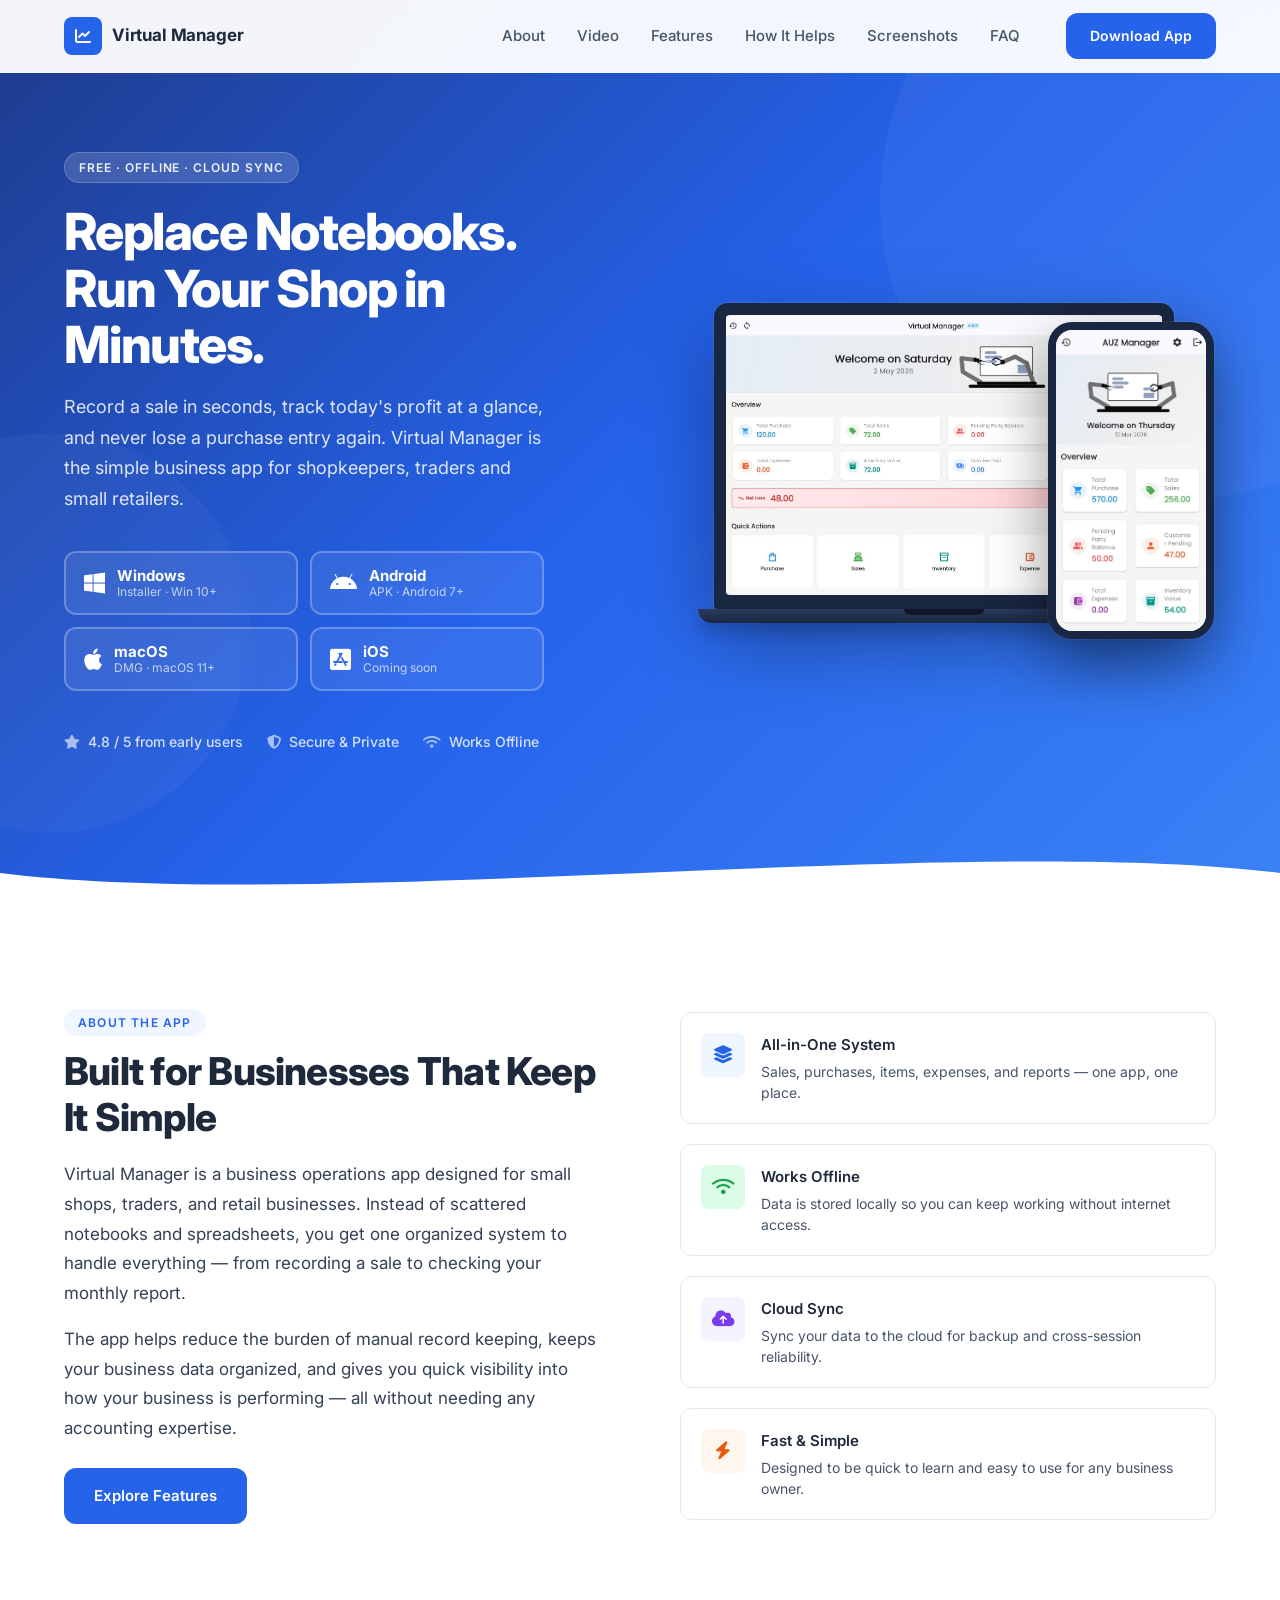
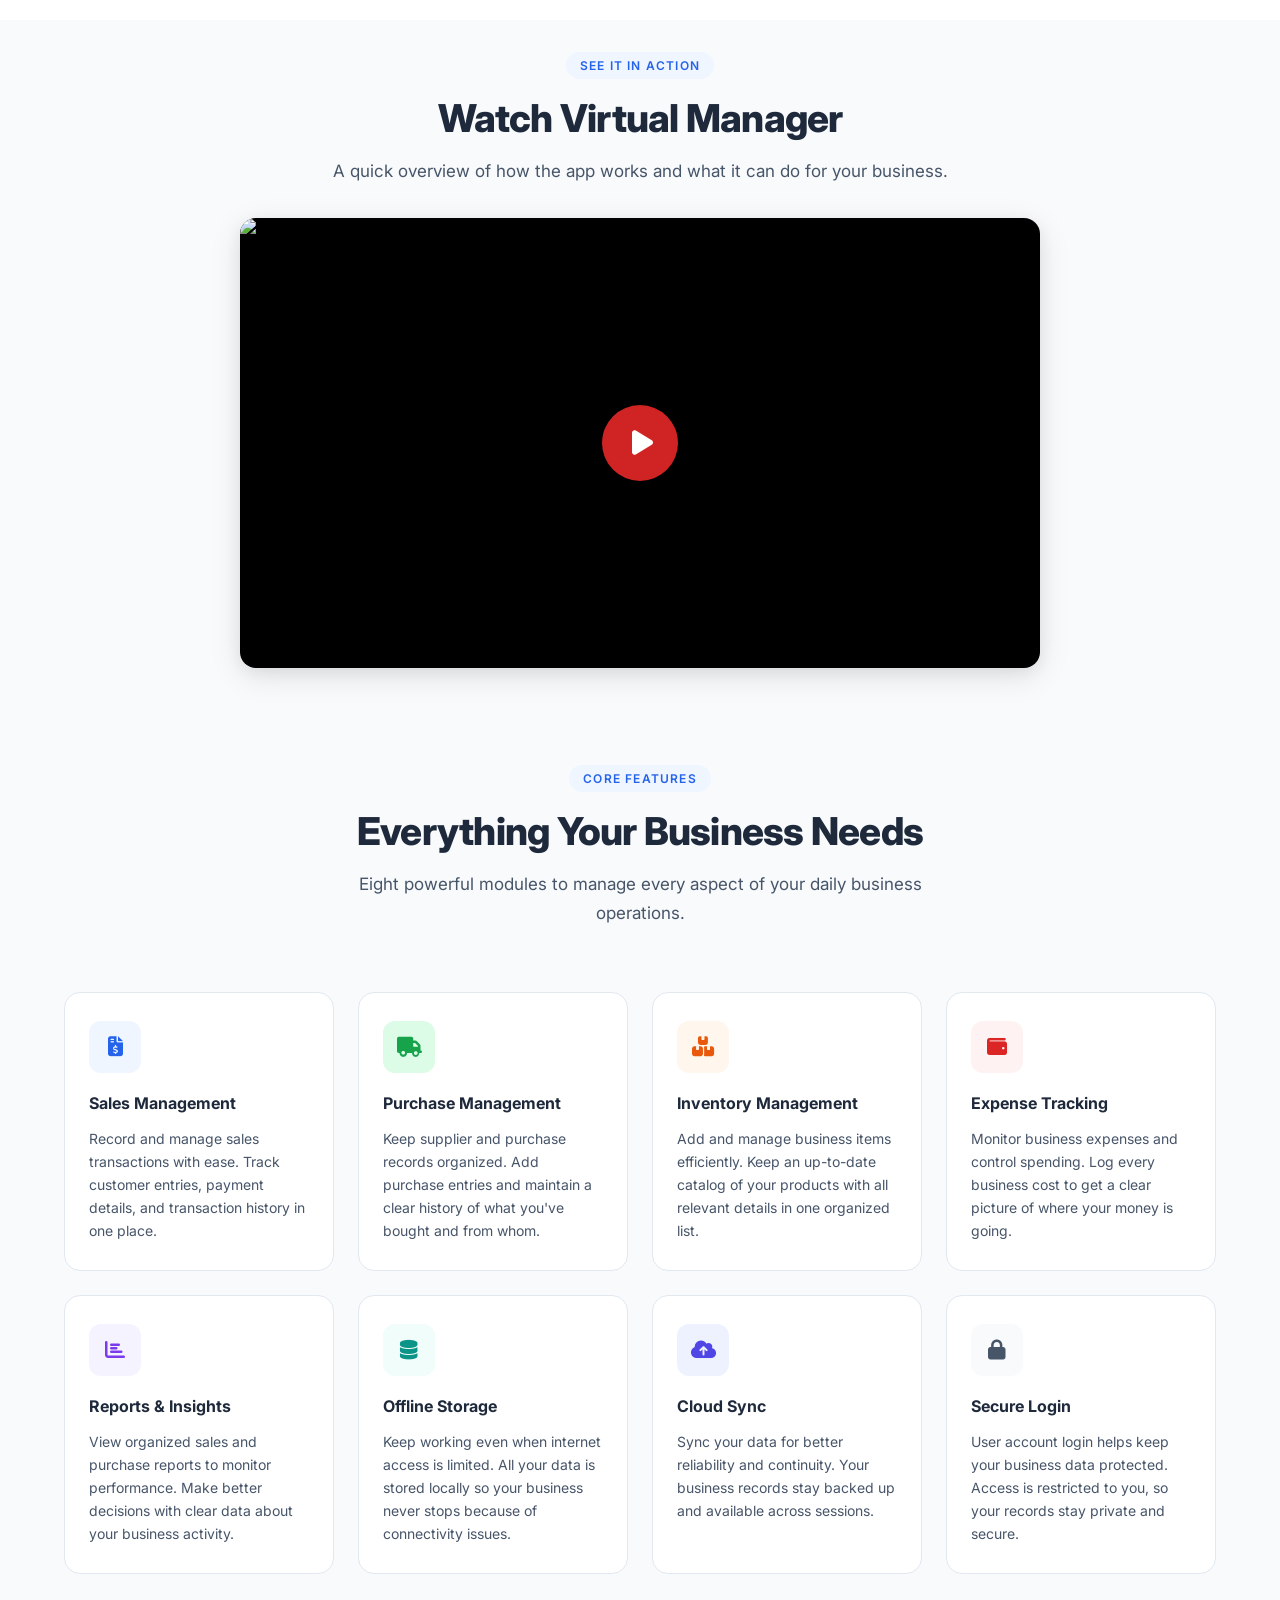
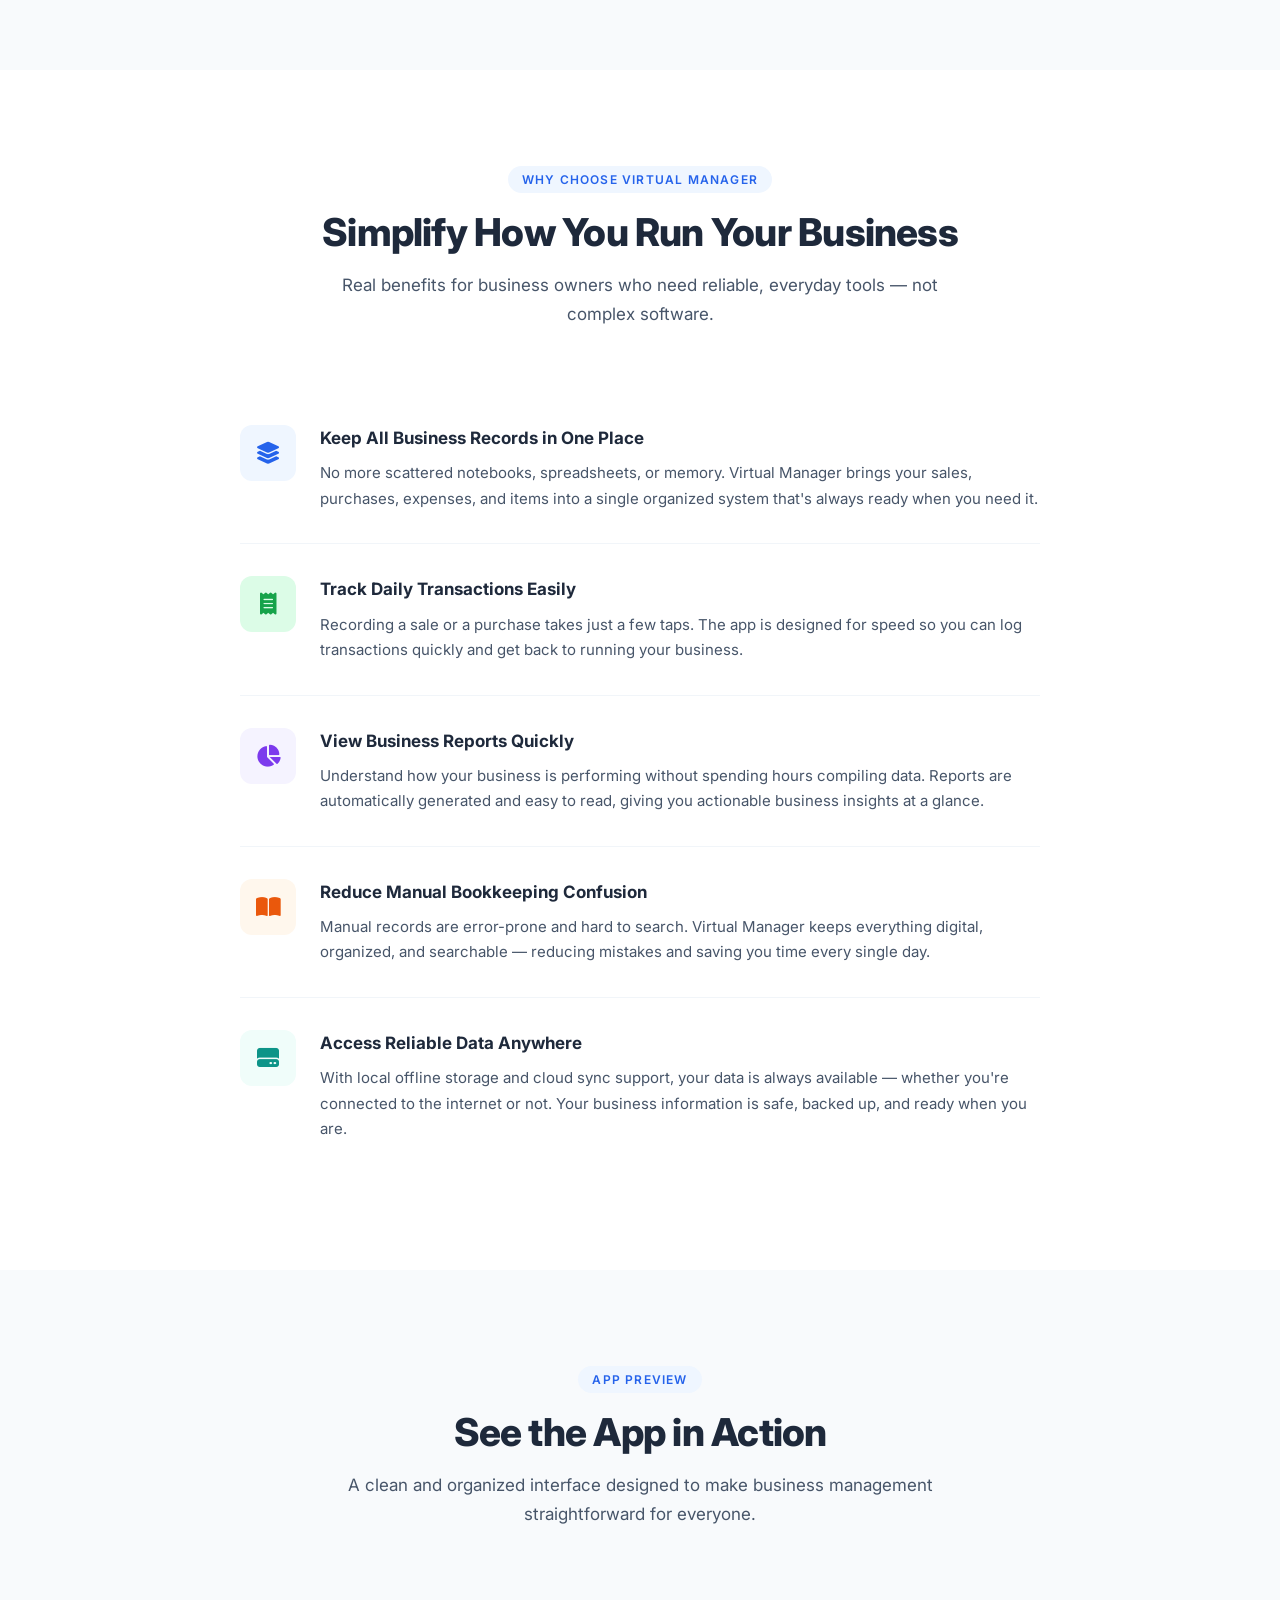
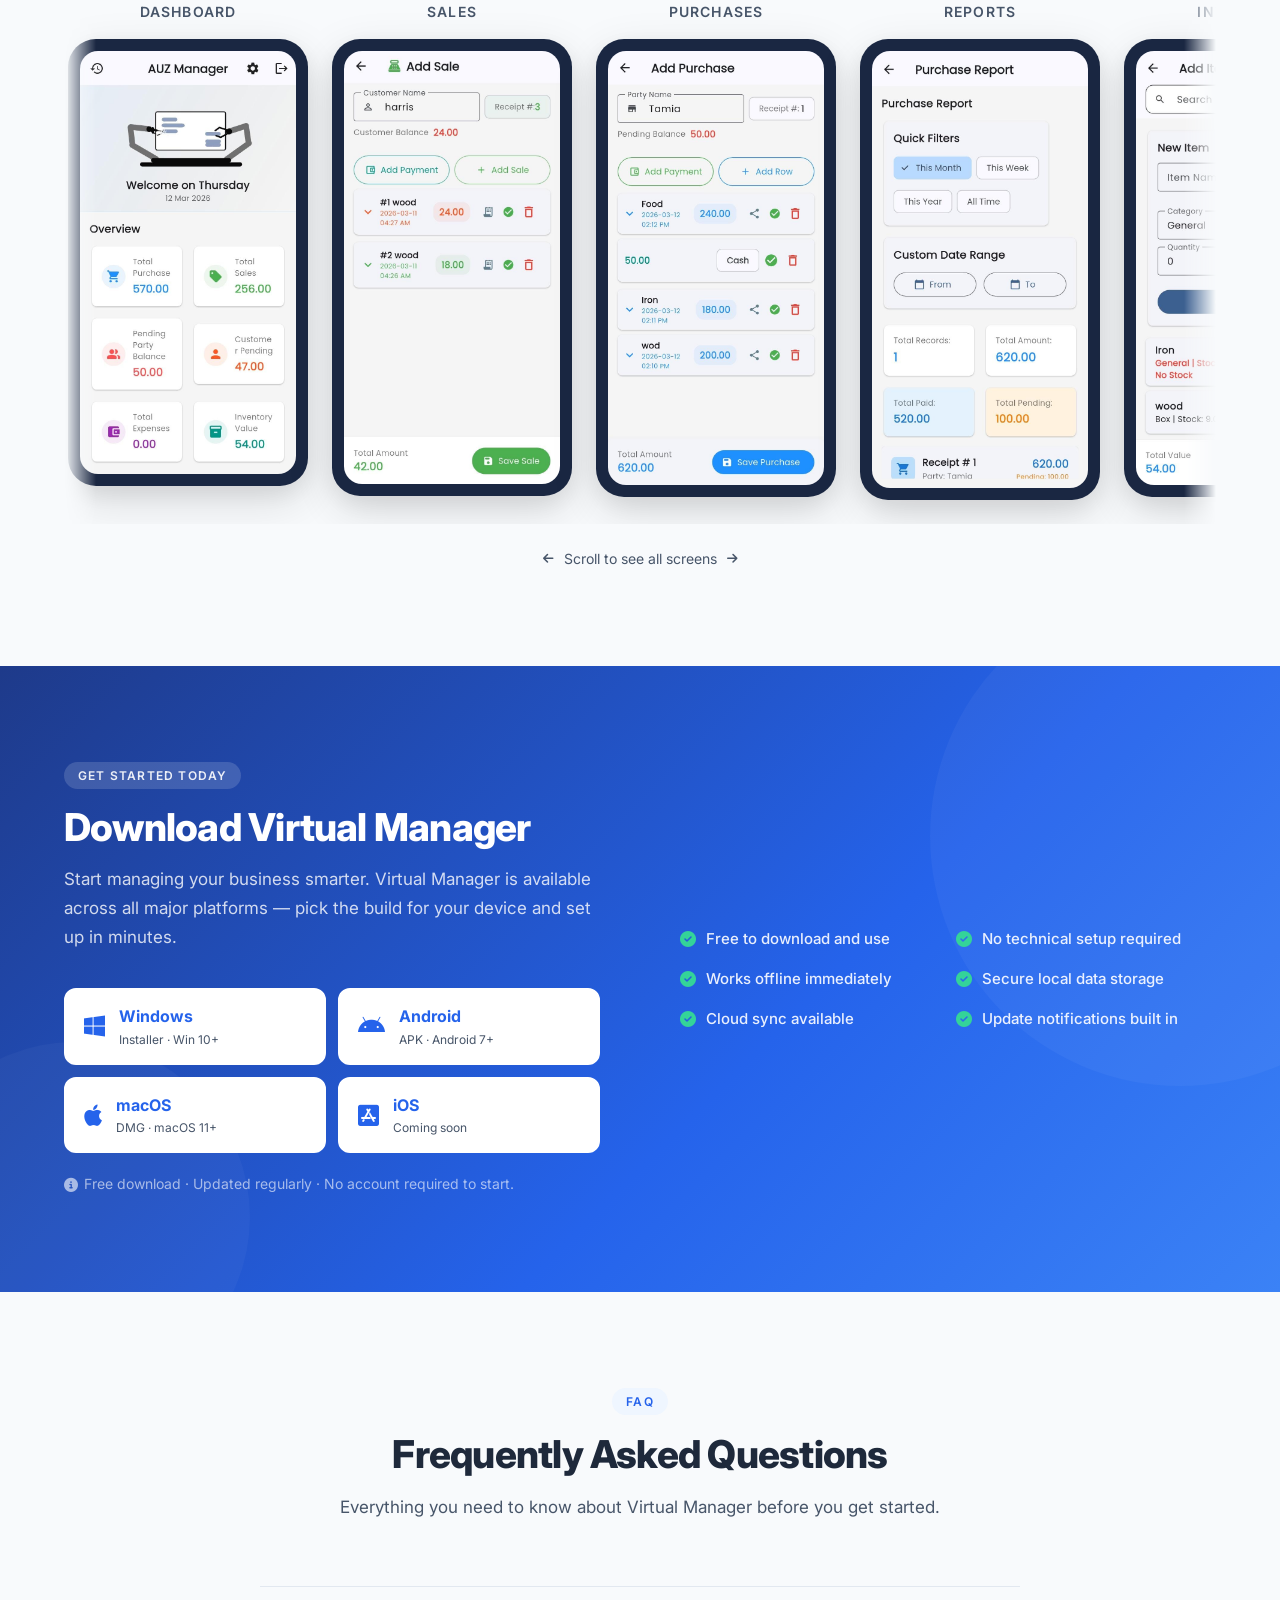
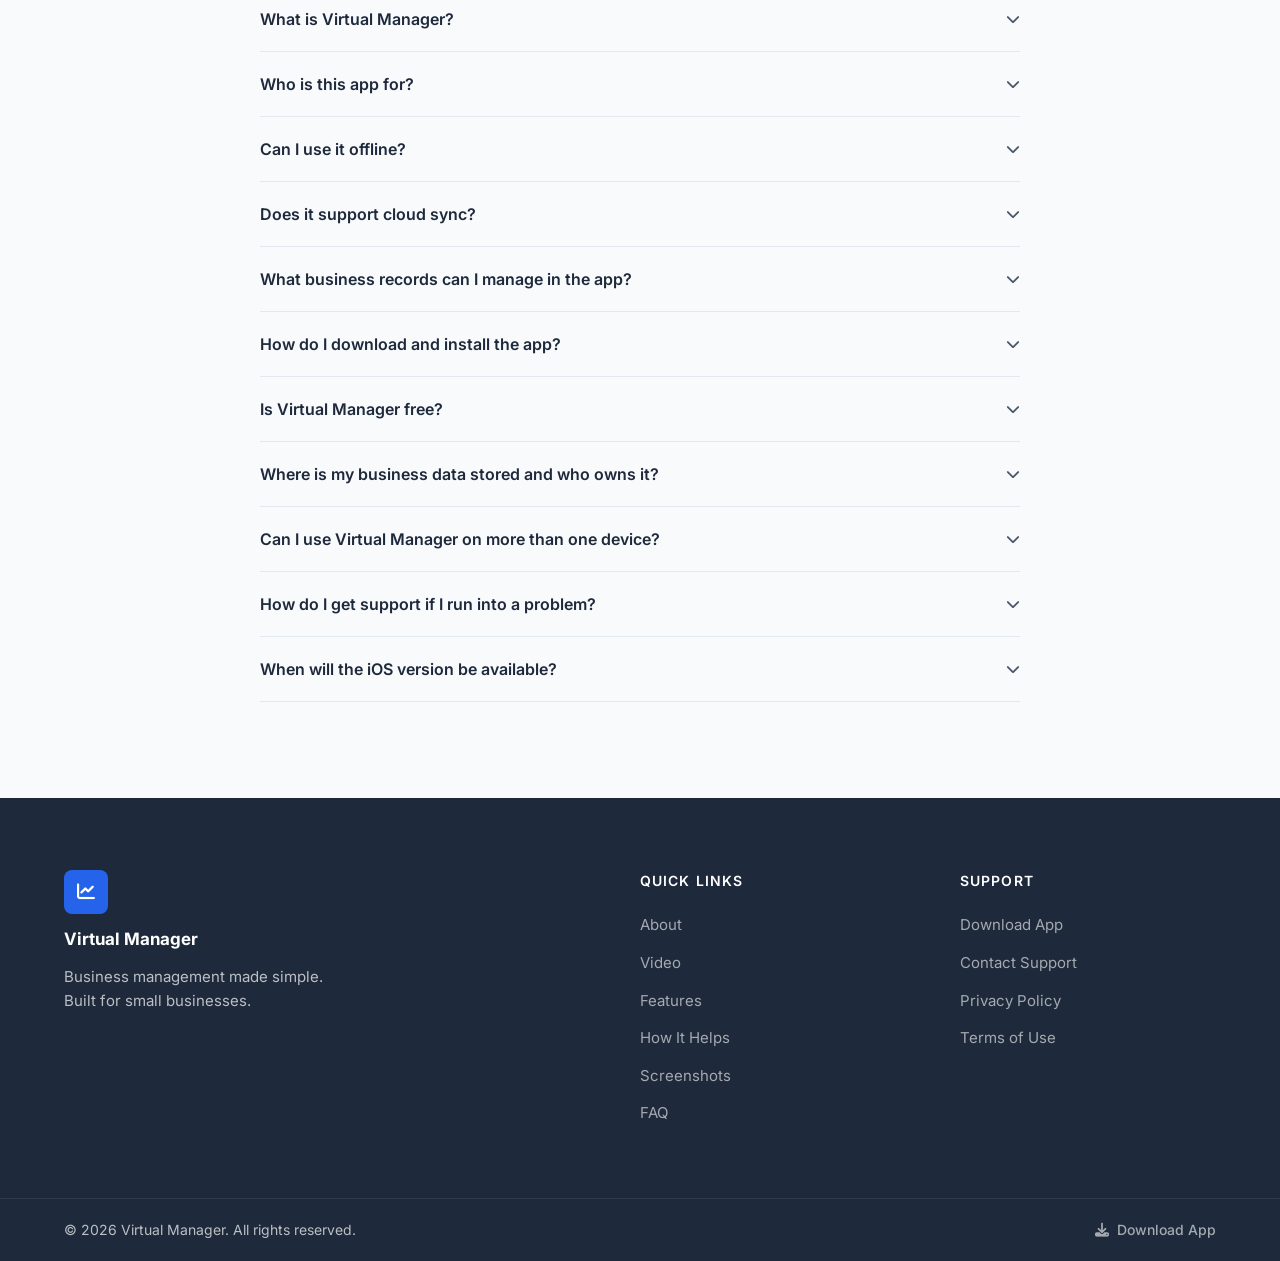
==== index.html @ 14ed225a "icon updated" ====
<!DOCTYPE html>
<html lang="en">

<head>
  <meta charset="UTF-8" />
  <meta name="viewport" content="width=device-width, initial-scale=1.0" />
  <meta name="theme-color" content="#2563EB" />

  <title>Virtual Manager — Free Offline Business App for Sales, Inventory & Reports</title>
  <meta name="description"
    content="Free offline business management app for small shops. Track sales, purchases, inventory, expenses and view instant reports — works without internet, with optional cloud sync. Available for Windows, Android and macOS." />
  <meta name="keywords" content="business management app, small business inventory app, offline sales tracker, free shop billing app, purchase and sales record app, retail business software" />

  <link rel="canonical" href="https://virtual-manager.web.app/" />

  <!-- Open Graph -->
  <meta property="og:type" content="website" />
  <meta property="og:url" content="https://virtual-manager.web.app/" />
  <meta property="og:title" content="Virtual Manager — Free Offline Business App" />
  <meta property="og:description" content="Replace notebooks and spreadsheets. Track sales, purchases, inventory and reports — works offline, syncs to the cloud. Free download." />
  <meta property="og:image" content="https://virtual-manager.web.app/assets/virtual%20manager%20feature%20image.jpg" />
  <meta property="og:image:width" content="1200" />
  <meta property="og:image:height" content="630" />
  <meta property="og:site_name" content="Virtual Manager" />

  <!-- Twitter Card -->
  <meta name="twitter:card" content="summary_large_image" />
  <meta name="twitter:title" content="Virtual Manager — Free Offline Business App" />
  <meta name="twitter:description" content="Replace notebooks and spreadsheets. Track sales, purchases, inventory and reports — works offline, syncs to the cloud." />
  <meta name="twitter:image" content="https://virtual-manager.web.app/assets/virtual%20manager%20feature%20image.jpg" />

  <!-- Preload hero image (LCP) -->
  <link rel="preload" as="image" href="assets/screenshort_dashboard_pc%20.jpg" fetchpriority="high" />

  <!-- Google Fonts (only weights actually used) -->
  <link rel="preconnect" href="https://fonts.googleapis.com" />
  <link rel="preconnect" href="https://fonts.gstatic.com" crossorigin />
  <link href="https://fonts.googleapis.com/css2?family=Inter:wght@400;600;700;800&display=swap" rel="stylesheet" />

  <!-- Font Awesome -->
  <link rel="preconnect" href="https://cdnjs.cloudflare.com" crossorigin />
  <link rel="stylesheet" href="https://cdnjs.cloudflare.com/ajax/libs/font-awesome/6.5.0/css/all.min.css"
    media="print" onload="this.media='all'" />
  <noscript><link rel="stylesheet" href="https://cdnjs.cloudflare.com/ajax/libs/font-awesome/6.5.0/css/all.min.css" /></noscript>

  <!-- Stylesheet -->
  <link rel="stylesheet" href="css/styles.css?v=2" />

  <!-- Favicon -->
  <link rel="icon" type="image/svg+xml" href="assets/favicon.svg" />
  <link rel="apple-touch-icon" href="assets/favicon.svg" />

  <!-- Structured Data: SoftwareApplication -->
  <script type="application/ld+json">
  {
    "@context": "https://schema.org",
    "@type": "SoftwareApplication",
    "name": "Virtual Manager",
    "description": "Free offline business management app for small shops. Track sales, purchases, inventory, expenses and view instant reports.",
    "applicationCategory": "BusinessApplication",
    "operatingSystem": "Windows, Android, macOS",
    "offers": {
      "@type": "Offer",
      "price": "0",
      "priceCurrency": "USD"
    },
    "aggregateRating": {
      "@type": "AggregateRating",
      "ratingValue": "4.8",
      "ratingCount": "120"
    }
  }
  </script>

  <!-- Structured Data: FAQ -->
  <script type="application/ld+json">
  {
    "@context": "https://schema.org",
    "@type": "FAQPage",
    "mainEntity": [
      {
        "@type": "Question",
        "name": "What is Virtual Manager?",
        "acceptedAnswer": {
          "@type": "Answer",
          "text": "Virtual Manager is a business operations app for small shops, traders, and retail businesses. It manages sales, purchases, inventory, expenses, and reports in one organized system, no accounting expertise required."
        }
      },
      {
        "@type": "Question",
        "name": "Is Virtual Manager free?",
        "acceptedAnswer": {
          "@type": "Answer",
          "text": "Yes. Virtual Manager is free to download and use, with no subscription required for the core features."
        }
      },
      {
        "@type": "Question",
        "name": "Can I use it offline?",
        "acceptedAnswer": {
          "@type": "Answer",
          "text": "Yes. Virtual Manager stores your data locally on your device, so you can record sales, purchases, expenses, and manage items even without internet."
        }
      },
      {
        "@type": "Question",
        "name": "Where is my business data stored?",
        "acceptedAnswer": {
          "@type": "Answer",
          "text": "Your data is stored locally on your device by default. If you enable cloud sync, an encrypted backup is also kept in the cloud so you can restore it on another device."
        }
      },
      {
        "@type": "Question",
        "name": "Does it support cloud sync?",
        "acceptedAnswer": {
          "@type": "Answer",
          "text": "Yes. Cloud sync backs up your business data and keeps it available across sessions and devices."
        }
      }
    ]
  }
  </script>
</head>

<body>

  <a href="#main" class="skip-link">Skip to main content</a>

  <!-- ===== NAVBAR ===== -->
  <header class="navbar" id="navbar">
    <div class="container navbar__inner">
      <a href="#" class="navbar__brand">
        <div class="navbar__logo" aria-hidden="true">
          <i class="fa-solid fa-chart-line"></i>
        </div>
        <span class="navbar__name">Virtual Manager</span>
      </a>

      <nav class="navbar__nav" id="navMenu" aria-label="Primary">
        <a href="#about" class="nav-link">About</a>
        <a href="#video" class="nav-link">Video</a>
        <a href="#features" class="nav-link">Features</a>
        <a href="#how-it-helps" class="nav-link">How It Helps</a>
        <a href="#screenshots" class="nav-link">Screenshots</a>
        <a href="#faq" class="nav-link">FAQ</a>
      </nav>

      <a href="#download" class="btn btn--primary navbar__cta">Download App</a>

      <button class="navbar__hamburger" id="hamburger" aria-label="Toggle menu" aria-expanded="false" aria-controls="navMenu">
        <span></span>
        <span></span>
        <span></span>
      </button>
    </div>
  </header>

  <main id="main">

    <!-- ===== HERO ===== -->
    <section class="hero" id="hero">
      <div class="container hero__inner">
        <div class="hero__content">
          <span class="hero__badge">Free · Offline · Cloud Sync</span>
          <h1 class="hero__headline">Replace Notebooks.<br />Run Your Shop in Minutes.</h1>
          <p class="hero__subtext">
            Record a sale in seconds, track today's profit at a glance, and never lose a purchase entry again.
            Virtual Manager is the simple business app for shopkeepers, traders and small retailers.
          </p>
          <div class="hero__actions hero__actions--grid">
            <a href="https://hfeexvvtlkptlewexgzc.supabase.co/storage/v1/object/public/releases/latest-windows-installer.zip"
              class="btn btn--platform" rel="noopener">
              <i class="fa-brands fa-windows" aria-hidden="true"></i>
              <span>
                <strong>Windows</strong>
                <small>Installer · Win 10+</small>
              </span>
            </a>
            <a href="https://hfeexvvtlkptlewexgzc.supabase.co/storage/v1/object/public/releases/latest.apk"
              class="btn btn--platform" rel="noopener">
              <i class="fa-brands fa-android" aria-hidden="true"></i>
              <span>
                <strong>Android</strong>
                <small>APK · Android 7+</small>
              </span>
            </a>
            <a href="https://hfeexvvtlkptlewexgzc.supabase.co/storage/v1/object/public/releases/latest.dmg"
              class="btn btn--platform" rel="noopener">
              <i class="fa-brands fa-apple" aria-hidden="true"></i>
              <span>
                <strong>macOS</strong>
                <small>DMG · macOS 11+</small>
              </span>
            </a>
            <a href="#faq" class="btn btn--platform">
              <i class="fa-brands fa-app-store-ios" aria-hidden="true"></i>
              <span>
                <strong>iOS</strong>
                <small>Coming soon</small>
              </span>
            </a>
          </div>
          <div class="hero__trust">
            <div class="hero__trust-item">
              <i class="fa-solid fa-star" aria-hidden="true"></i>
              <span>4.8 / 5 from early users</span>
            </div>
            <div class="hero__trust-item">
              <i class="fa-solid fa-shield-halved" aria-hidden="true"></i>
              <span>Secure &amp; Private</span>
            </div>
            <div class="hero__trust-item">
              <i class="fa-solid fa-wifi" aria-hidden="true"></i>
              <span>Works Offline</span>
            </div>
          </div>
        </div>

        <div class="hero__visual">
          <div class="device-mockups">
            <div class="laptop-mockup">
              <div class="laptop-mockup__screen">
                <div class="laptop-mockup__bezel">
                  <img src="assets/screenshort_dashboard_pc%20.jpg" alt="Virtual Manager desktop dashboard showing sales, purchases and reports"
                    class="laptop-mock-img" width="1257" height="806" fetchpriority="high" decoding="async" />
                </div>
              </div>
              <div class="laptop-mockup__base">
                <div class="laptop-mockup__notch"></div>
              </div>
            </div>
            <div class="phone-mockup">
              <div class="phone-mockup__frame">
                <div class="phone-mockup__screen">
                  <img src="assets/screenshot-dashboard.jpeg" alt="Virtual Manager mobile dashboard"
                    class="hero-mock-img" width="320" height="640" decoding="async" />
                </div>
              </div>
            </div>
          </div>
        </div>
      </div>

      <div class="hero__wave">
        <svg viewBox="0 0 1440 80" preserveAspectRatio="none" xmlns="http://www.w3.org/2000/svg">
          <path d="M0,40 C360,80 1080,0 1440,40 L1440,80 L0,80 Z" fill="#ffffff" />
        </svg>
      </div>
    </section>

    <!-- ===== ABOUT ===== -->
    <section class="about section" id="about">
      <div class="container about__inner">
        <div class="about__text">
          <span class="section-label">About the App</span>
          <h2 class="section-title">Built for Businesses That Keep It Simple</h2>
          <p class="section-body">
            Virtual Manager is a business operations app designed for small shops, traders, and retail businesses.
            Instead of scattered notebooks and spreadsheets, you get one organized system to handle everything — from
            recording a sale to checking your monthly report.
          </p>
          <p class="section-body">
            The app helps reduce the burden of manual record keeping, keeps your business data organized, and gives you
            quick visibility into how your business is performing — all without needing any accounting expertise.
          </p>
          <a href="#features" class="btn btn--primary">Explore Features</a>
        </div>

        <div class="about__badges">
          <div class="about__badge">
            <div class="about__badge-icon">
              <i class="fa-solid fa-layer-group"></i>
            </div>
            <div class="about__badge-text">
              <strong>All-in-One System</strong>
              <span>Sales, purchases, items, expenses, and reports — one app, one place.</span>
            </div>
          </div>
          <div class="about__badge">
            <div class="about__badge-icon about__badge-icon--green">
              <i class="fa-solid fa-wifi"></i>
            </div>
            <div class="about__badge-text">
              <strong>Works Offline</strong>
              <span>Data is stored locally so you can keep working without internet access.</span>
            </div>
          </div>
          <div class="about__badge">
            <div class="about__badge-icon about__badge-icon--purple">
              <i class="fa-solid fa-cloud-arrow-up"></i>
            </div>
            <div class="about__badge-text">
              <strong>Cloud Sync</strong>
              <span>Sync your data to the cloud for backup and cross-session reliability.</span>
            </div>
          </div>
          <div class="about__badge">
            <div class="about__badge-icon about__badge-icon--orange">
              <i class="fa-solid fa-bolt"></i>
            </div>
            <div class="about__badge-text">
              <strong>Fast &amp; Simple</strong>
              <span>Designed to be quick to learn and easy to use for any business owner.</span>
            </div>
          </div>
        </div>
      </div>
    </section>

    <!-- ===== VIDEO ===== -->
    <section class="video section section--alt" id="video">
      <div class="container">
        <div class="section-header">
          <span class="section-label">See It in Action</span>
          <h2 class="section-title">Watch Virtual Manager</h2>
          <p class="section-subtitle">A quick overview of how the app works and what it can do for your business.</p>
        </div>
        <div class="video__wrapper">
          <button class="video__facade" id="videoFacade" data-video-id="nCfkoYKiKrg"
            aria-label="Play Virtual Manager overview video">
            <img src="https://i.ytimg.com/vi/nCfkoYKiKrg/hqdefault.jpg"
              alt="Virtual Manager overview video thumbnail"
              class="video__thumb" width="480" height="360" loading="lazy" decoding="async" />
            <span class="video__play" aria-hidden="true">
              <i class="fa-solid fa-play"></i>
            </span>
          </button>
        </div>
      </div>
    </section>

    <!-- ===== FEATURES ===== -->
    <section class="features section section--alt" id="features">
      <div class="container">
        <div class="section-header">
          <span class="section-label">Core Features</span>
          <h2 class="section-title">Everything Your Business Needs</h2>
          <p class="section-subtitle">Eight powerful modules to manage every aspect of your daily business operations.
          </p>
        </div>

        <div class="features__grid">

          <div class="feature-card">
            <div class="feature-card__icon feature-card__icon--blue">
              <i class="fa-solid fa-file-invoice-dollar"></i>
            </div>
            <h3 class="feature-card__title">Sales Management</h3>
            <p class="feature-card__desc">Record and manage sales transactions with ease. Track customer entries,
              payment details, and transaction history in one place.</p>
          </div>

          <div class="feature-card">
            <div class="feature-card__icon feature-card__icon--green">
              <i class="fa-solid fa-truck"></i>
            </div>
            <h3 class="feature-card__title">Purchase Management</h3>
            <p class="feature-card__desc">Keep supplier and purchase records organized. Add purchase entries and
              maintain a clear history of what you've bought and from whom.</p>
          </div>

          <div class="feature-card">
            <div class="feature-card__icon feature-card__icon--orange">
              <i class="fa-solid fa-boxes-stacked"></i>
            </div>
            <h3 class="feature-card__title">Inventory Management</h3>
            <p class="feature-card__desc">Add and manage business items efficiently. Keep an up-to-date catalog of your
              products with all relevant details in one organized list.</p>
          </div>

          <div class="feature-card">
            <div class="feature-card__icon feature-card__icon--red">
              <i class="fa-solid fa-wallet"></i>
            </div>
            <h3 class="feature-card__title">Expense Tracking</h3>
            <p class="feature-card__desc">Monitor business expenses and control spending. Log every business cost to get
              a clear picture of where your money is going.</p>
          </div>

          <div class="feature-card">
            <div class="feature-card__icon feature-card__icon--purple">
              <i class="fa-solid fa-chart-bar"></i>
            </div>
            <h3 class="feature-card__title">Reports &amp; Insights</h3>
            <p class="feature-card__desc">View organized sales and purchase reports to monitor performance. Make better
              decisions with clear data about your business activity.</p>
          </div>

          <div class="feature-card">
            <div class="feature-card__icon feature-card__icon--teal">
              <i class="fa-solid fa-database"></i>
            </div>
            <h3 class="feature-card__title">Offline Storage</h3>
            <p class="feature-card__desc">Keep working even when internet access is limited. All your data is stored
              locally so your business never stops because of connectivity issues.</p>
          </div>

          <div class="feature-card">
            <div class="feature-card__icon feature-card__icon--indigo">
              <i class="fa-solid fa-cloud-arrow-up"></i>
            </div>
            <h3 class="feature-card__title">Cloud Sync</h3>
            <p class="feature-card__desc">Sync your data for better reliability and continuity. Your business records
              stay backed up and available across sessions.</p>
          </div>

          <div class="feature-card">
            <div class="feature-card__icon feature-card__icon--slate">
              <i class="fa-solid fa-lock"></i>
            </div>
            <h3 class="feature-card__title">Secure Login</h3>
            <p class="feature-card__desc">User account login helps keep your business data protected. Access is
              restricted to you, so your records stay private and secure.</p>
          </div>

        </div>
      </div>
    </section>

    <!-- ===== HOW IT HELPS ===== -->
    <section class="how-it-helps section" id="how-it-helps">
      <div class="container">
        <div class="section-header">
          <span class="section-label">Why Choose Virtual Manager</span>
          <h2 class="section-title">Simplify How You Run Your Business</h2>
          <p class="section-subtitle">Real benefits for business owners who need reliable, everyday tools — not complex
            software.</p>
        </div>

        <div class="benefits__list">

          <div class="benefit-item">
            <div class="benefit-item__icon">
              <i class="fa-solid fa-layer-group"></i>
            </div>
            <div class="benefit-item__content">
              <h3>Keep All Business Records in One Place</h3>
              <p>No more scattered notebooks, spreadsheets, or memory. Virtual Manager brings your sales, purchases,
                expenses, and items into a single organized system that's always ready when you need it.</p>
            </div>
          </div>

          <div class="benefit-item">
            <div class="benefit-item__icon benefit-item__icon--green">
              <i class="fa-solid fa-receipt"></i>
            </div>
            <div class="benefit-item__content">
              <h3>Track Daily Transactions Easily</h3>
              <p>Recording a sale or a purchase takes just a few taps. The app is designed for speed so you can log
                transactions quickly and get back to running your business.</p>
            </div>
          </div>

          <div class="benefit-item">
            <div class="benefit-item__icon benefit-item__icon--purple">
              <i class="fa-solid fa-chart-pie"></i>
            </div>
            <div class="benefit-item__content">
              <h3>View Business Reports Quickly</h3>
              <p>Understand how your business is performing without spending hours compiling data. Reports are
                automatically generated and easy to read, giving you actionable business insights at a glance.</p>
            </div>
          </div>

          <div class="benefit-item">
            <div class="benefit-item__icon benefit-item__icon--orange">
              <i class="fa-solid fa-book-open"></i>
            </div>
            <div class="benefit-item__content">
              <h3>Reduce Manual Bookkeeping Confusion</h3>
              <p>Manual records are error-prone and hard to search. Virtual Manager keeps everything digital, organized,
                and searchable — reducing mistakes and saving you time every single day.</p>
            </div>
          </div>

          <div class="benefit-item">
            <div class="benefit-item__icon benefit-item__icon--teal">
              <i class="fa-solid fa-hard-drive"></i>
            </div>
            <div class="benefit-item__content">
              <h3>Access Reliable Data Anywhere</h3>
              <p>With local offline storage and cloud sync support, your data is always available — whether you're
                connected to the internet or not. Your business information is safe, backed up, and ready when you are.
              </p>
            </div>
          </div>

        </div>
      </div>
    </section>

    <!-- ===== SCREENSHOTS ===== -->
    <section class="screenshots section section--alt" id="screenshots">
      <div class="container">
        <div class="section-header">
          <span class="section-label">App Preview</span>
          <h2 class="section-title">See the App in Action</h2>
          <p class="section-subtitle">A clean and organized interface designed to make business management
            straightforward for everyone.</p>
        </div>

        <div class="screenshots__scroll-wrapper" role="region" aria-label="App screenshots, scrollable" tabindex="0">
          <div class="screenshots__track">

            <div class="screenshot-frame">
              <div class="screenshot-frame__label">Dashboard</div>
              <div class="screenshot-frame__screen">
                <img src="assets/screenshot-dashboard.jpeg" alt="Dashboard with daily sales, purchases and profit summary"
                  class="ss-real-img" width="320" height="640" loading="lazy" decoding="async" />
              </div>
            </div>

            <div class="screenshot-frame">
              <div class="screenshot-frame__label">Sales</div>
              <div class="screenshot-frame__screen">
                <img src="assets/screenshot-sales.jpeg" alt="Sales entry screen with customer and amount fields"
                  class="ss-real-img" width="320" height="640" loading="lazy" decoding="async" />
              </div>
            </div>

            <div class="screenshot-frame">
              <div class="screenshot-frame__label">Purchases</div>
              <div class="screenshot-frame__screen">
                <img src="assets/screenshot-purchases.jpeg" alt="Purchases screen showing supplier records"
                  class="ss-real-img" width="320" height="640" loading="lazy" decoding="async" />
              </div>
            </div>

            <div class="screenshot-frame">
              <div class="screenshot-frame__label">Reports</div>
              <div class="screenshot-frame__screen">
                <img src="assets/screenshot-reports.jpeg" alt="Reports screen with sales and purchase charts"
                  class="ss-real-img" width="320" height="640" loading="lazy" decoding="async" />
              </div>
            </div>

            <div class="screenshot-frame">
              <div class="screenshot-frame__label">Inventory</div>
              <div class="screenshot-frame__screen">
                <img src="assets/screenshot-inventory.jpeg" alt="Inventory screen listing items with prices"
                  class="ss-real-img" width="320" height="640" loading="lazy" decoding="async" />
              </div>
            </div>

          </div>
        </div>

        <div class="screenshots__hint">
          <i class="fa-solid fa-arrow-left"></i>
          Scroll to see all screens
          <i class="fa-solid fa-arrow-right"></i>
        </div>
      </div>
    </section>

    <!-- ===== DOWNLOAD ===== -->
    <section class="download section" id="download">
      <div class="container download__inner">
        <div class="download__content">
          <span class="section-label section-label--light">Get Started Today</span>
          <h2 class="download__title">Download Virtual Manager</h2>
          <p class="download__subtitle">
            Start managing your business smarter. Virtual Manager is available across all major platforms — pick the
            build for your device and set up in minutes.
          </p>
          <div class="download__actions download__actions--grid">
            <a href="https://hfeexvvtlkptlewexgzc.supabase.co/storage/v1/object/public/releases/latest-windows-installer.zip"
              class="btn btn--white download__btn" rel="noopener">
              <i class="fa-brands fa-windows" aria-hidden="true"></i>
              <span>
                <strong>Windows</strong>
                <small>Installer · Win 10+</small>
              </span>
            </a>
            <a href="https://hfeexvvtlkptlewexgzc.supabase.co/storage/v1/object/public/releases/latest.apk"
              class="btn btn--white download__btn" rel="noopener">
              <i class="fa-brands fa-android" aria-hidden="true"></i>
              <span>
                <strong>Android</strong>
                <small>APK · Android 7+</small>
              </span>
            </a>
            <a href="https://hfeexvvtlkptlewexgzc.supabase.co/storage/v1/object/public/releases/latest.dmg"
              class="btn btn--white download__btn" rel="noopener">
              <i class="fa-brands fa-apple" aria-hidden="true"></i>
              <span>
                <strong>macOS</strong>
                <small>DMG · macOS 11+</small>
              </span>
            </a>
            <a href="#faq" class="btn btn--white download__btn">
              <i class="fa-brands fa-app-store-ios" aria-hidden="true"></i>
              <span>
                <strong>iOS</strong>
                <small>Coming soon</small>
              </span>
            </a>
          </div>
          <p class="download__note">
            <i class="fa-solid fa-circle-info" aria-hidden="true"></i>
            Free download · Updated regularly · No account required to start.
          </p>
        </div>

        <div class="download__features">
          <div class="download__feature">
            <i class="fa-solid fa-check-circle"></i>
            <span>Free to download and use</span>
          </div>
          <div class="download__feature">
            <i class="fa-solid fa-check-circle"></i>
            <span>No technical setup required</span>
          </div>
          <div class="download__feature">
            <i class="fa-solid fa-check-circle"></i>
            <span>Works offline immediately</span>
          </div>
          <div class="download__feature">
            <i class="fa-solid fa-check-circle"></i>
            <span>Secure local data storage</span>
          </div>
          <div class="download__feature">
            <i class="fa-solid fa-check-circle"></i>
            <span>Cloud sync available</span>
          </div>
          <div class="download__feature">
            <i class="fa-solid fa-check-circle"></i>
            <span>Update notifications built in</span>
          </div>
        </div>
      </div>
    </section>

    <!-- ===== FAQ ===== -->
    <section class="faq section section--alt" id="faq">
      <div class="container">
        <div class="section-header">
          <span class="section-label">FAQ</span>
          <h2 class="section-title">Frequently Asked Questions</h2>
          <p class="section-subtitle">Everything you need to know about Virtual Manager before you get started.</p>
        </div>

        <div class="faq__list">

          <div class="faq-item">
            <button class="faq-item__question" aria-expanded="false" aria-controls="faq-a-1" id="faq-q-1">
              <span>What is Virtual Manager?</span>
              <i class="fa-solid fa-chevron-down faq-item__icon" aria-hidden="true"></i>
            </button>
            <div class="faq-item__answer" id="faq-a-1" role="region" aria-labelledby="faq-q-1">
              <p>Virtual Manager is a business operations app designed for small shops, traders, and retail businesses.
                It lets you manage sales, purchases, inventory, expenses, and reports from one simple and organized
                system. The app is built to make day-to-day business record keeping easier, faster, and more reliable —
                without requiring any accounting expertise.</p>
            </div>
          </div>

          <div class="faq-item">
            <button class="faq-item__question" aria-expanded="false" aria-controls="faq-a-2" id="faq-q-2">
              <span>Who is this app for?</span>
              <i class="fa-solid fa-chevron-down faq-item__icon" aria-hidden="true"></i>
            </button>
            <div class="faq-item__answer" id="faq-a-2" role="region" aria-labelledby="faq-q-2">
              <p>Virtual Manager is designed for small business owners, shopkeepers, traders, and anyone running a
                retail or service-based business. If you currently use notebooks, spreadsheets, or loose papers to keep
                track of your sales and purchases, this app is built specifically to replace that and make your record
                keeping much more organized.</p>
            </div>
          </div>

          <div class="faq-item">
            <button class="faq-item__question" aria-expanded="false" aria-controls="faq-a-3" id="faq-q-3">
              <span>Can I use it offline?</span>
              <i class="fa-solid fa-chevron-down faq-item__icon" aria-hidden="true"></i>
            </button>
            <div class="faq-item__answer" id="faq-a-3" role="region" aria-labelledby="faq-q-3">
              <p>Yes. Virtual Manager stores your data locally on your device, which means the app works fully without
                an internet connection. You can record sales, purchases, expenses, and manage items even when you are
                offline. Your data is always available, regardless of connectivity.</p>
            </div>
          </div>

          <div class="faq-item">
            <button class="faq-item__question" aria-expanded="false" aria-controls="faq-a-4" id="faq-q-4">
              <span>Does it support cloud sync?</span>
              <i class="fa-solid fa-chevron-down faq-item__icon" aria-hidden="true"></i>
            </button>
            <div class="faq-item__answer" id="faq-a-4" role="region" aria-labelledby="faq-q-4">
              <p>Yes. The app includes cloud sync support so your business data can be backed up and kept available
                across sessions. This helps ensure your records are not lost and can be restored if needed. Local
                storage and cloud sync work together to give you reliable access to your business data at all times.</p>
            </div>
          </div>

          <div class="faq-item">
            <button class="faq-item__question" aria-expanded="false" aria-controls="faq-a-5" id="faq-q-5">
              <span>What business records can I manage in the app?</span>
              <i class="fa-solid fa-chevron-down faq-item__icon" aria-hidden="true"></i>
            </button>
            <div class="faq-item__answer" id="faq-a-5" role="region" aria-labelledby="faq-q-5">
              <p>You can manage the following in Virtual Manager: Sales records and customer transaction entries,
                Purchase records from suppliers, Inventory and item lists with product details, Business expenses,
                Reports covering sales and purchase activity, and Recent transaction history. Everything is organized in
                one system so you always have a clear view of your business operations.</p>
            </div>
          </div>

          <div class="faq-item">
            <button class="faq-item__question" aria-expanded="false" aria-controls="faq-a-6" id="faq-q-6">
              <span>How do I download and install the app?</span>
              <i class="fa-solid fa-chevron-down faq-item__icon" aria-hidden="true"></i>
            </button>
            <div class="faq-item__answer" id="faq-a-6" role="region" aria-labelledby="faq-q-6">
              <p>Click the "Download App" button on this page to download the latest installer. Once the download is
                complete, run the installer file and follow the setup steps. The app will be ready to use in a few
                minutes. No technical knowledge is required to get started.</p>
            </div>
          </div>

          <div class="faq-item">
            <button class="faq-item__question" aria-expanded="false" aria-controls="faq-a-7" id="faq-q-7">
              <span>Is Virtual Manager free?</span>
              <i class="fa-solid fa-chevron-down faq-item__icon" aria-hidden="true"></i>
            </button>
            <div class="faq-item__answer" id="faq-a-7" role="region" aria-labelledby="faq-q-7">
              <p>Yes. Virtual Manager is free to download and use. The core features — sales, purchases, inventory,
                expenses, reports, and offline access — are available at no cost and with no subscription required.
              </p>
            </div>
          </div>

          <div class="faq-item">
            <button class="faq-item__question" aria-expanded="false" aria-controls="faq-a-8" id="faq-q-8">
              <span>Where is my business data stored and who owns it?</span>
              <i class="fa-solid fa-chevron-down faq-item__icon" aria-hidden="true"></i>
            </button>
            <div class="faq-item__answer" id="faq-a-8" role="region" aria-labelledby="faq-q-8">
              <p>Your data is stored locally on your own device by default, and it always belongs to you. If you turn
                on cloud sync, an encrypted backup is also stored in the cloud so you can restore it on another
                device. We never sell or share your business records.</p>
            </div>
          </div>

          <div class="faq-item">
            <button class="faq-item__question" aria-expanded="false" aria-controls="faq-a-9" id="faq-q-9">
              <span>Can I use Virtual Manager on more than one device?</span>
              <i class="fa-solid fa-chevron-down faq-item__icon" aria-hidden="true"></i>
            </button>
            <div class="faq-item__answer" id="faq-a-9" role="region" aria-labelledby="faq-q-9">
              <p>Yes. Sign in with the same account on each device and enable cloud sync — your sales, purchases and
                inventory will stay in sync between your phone, your laptop, and your shop computer.</p>
            </div>
          </div>

          <div class="faq-item">
            <button class="faq-item__question" aria-expanded="false" aria-controls="faq-a-10" id="faq-q-10">
              <span>How do I get support if I run into a problem?</span>
              <i class="fa-solid fa-chevron-down faq-item__icon" aria-hidden="true"></i>
            </button>
            <div class="faq-item__answer" id="faq-a-10" role="region" aria-labelledby="faq-q-10">
              <p>Email us at <a href="mailto:support@virtual-manager.app">support@virtual-manager.app</a> with a short
                description of the issue and, if possible, a screenshot. We usually reply within one business day.</p>
            </div>
          </div>

          <div class="faq-item">
            <button class="faq-item__question" aria-expanded="false" aria-controls="faq-a-11" id="faq-q-11">
              <span>When will the iOS version be available?</span>
              <i class="fa-solid fa-chevron-down faq-item__icon" aria-hidden="true"></i>
            </button>
            <div class="faq-item__answer" id="faq-a-11" role="region" aria-labelledby="faq-q-11">
              <p>The iOS version is in active development and will be released through the App Store. Until then,
                you can use Virtual Manager on Android, Windows, or macOS. Email us if you'd like to be notified at
                launch.</p>
            </div>
          </div>

        </div>
      </div>
    </section>

  </main>

  <!-- ===== FOOTER ===== -->
  <footer class="footer">
    <div class="container footer__inner">
      <div class="footer__brand">
        <div class="footer__logo" aria-hidden="true">
          <i class="fa-solid fa-chart-line"></i>
        </div>
        <span class="footer__name">Virtual Manager</span>
        <p class="footer__tagline">Business management made simple. Built for small businesses.</p>
      </div>

      <div class="footer__links">
        <h4 class="footer__heading">Quick Links</h4>
        <ul>
          <li><a href="#about">About</a></li>
          <li><a href="#video">Video</a></li>
          <li><a href="#features">Features</a></li>
          <li><a href="#how-it-helps">How It Helps</a></li>
          <li><a href="#screenshots">Screenshots</a></li>
          <li><a href="#faq">FAQ</a></li>
        </ul>
      </div>

      <div class="footer__support">
        <h4 class="footer__heading">Support</h4>
        <ul>
          <li><a href="#download">Download App</a></li>
          <li><a href="mailto:support@virtual-manager.app">Contact Support</a></li>
          <li><a href="privacy.html">Privacy Policy</a></li>
          <li><a href="terms.html">Terms of Use</a></li>
        </ul>
      </div>
    </div>

    <div class="footer__bar">
      <div class="container footer__bar-inner">
        <span>&copy; 2026 Virtual Manager. All rights reserved.</span>
        <a href="#download" class="footer__download-link">
          <i class="fa-solid fa-download" aria-hidden="true"></i> Download App
        </a>
      </div>
    </div>
  </footer>

  <!-- JavaScript -->
  <script src="js/main.js?v=2"></script>
</body>

</html>
---- css/styles.css ----
/* =============================================
   VYAPAR MANAGEMENT — LANDING PAGE STYLES
   ============================================= */

/* ---- CSS Variables ---- */
:root {
  --primary: #2563EB;
  --primary-dark: #1D4ED8;
  --primary-darker: #1E3A8A;
  --primary-light: #EFF6FF;
  --primary-mid: #BFDBFE;
  --text-dark: #1E293B;
  --text-body: #334155;
  --text-muted: #475569;
  --bg-white: #FFFFFF;
  --bg-section: #F8FAFC;
  --border: #E2E8F0;
  --border-light: #F1F5F9;
  --green: #16A34A;
  --green-light: #DCFCE7;
  --orange: #EA580C;
  --orange-light: #FFF7ED;
  --red: #DC2626;
  --red-light: #FEF2F2;
  --purple: #7C3AED;
  --purple-light: #F5F3FF;
  --teal: #0D9488;
  --teal-light: #F0FDFA;
  --indigo: #4F46E5;
  --indigo-light: #EEF2FF;
  --slate: #475569;
  --slate-light: #F8FAFC;
  --radius-sm: 8px;
  --radius: 12px;
  --radius-lg: 16px;
  --radius-xl: 24px;
  --shadow-sm: 0 1px 3px rgba(0,0,0,0.08), 0 1px 2px rgba(0,0,0,0.04);
  --shadow: 0 4px 16px rgba(0,0,0,0.08), 0 2px 8px rgba(0,0,0,0.04);
  --shadow-md: 0 8px 32px rgba(0,0,0,0.10), 0 4px 16px rgba(0,0,0,0.06);
  --shadow-lg: 0 16px 48px rgba(0,0,0,0.12), 0 8px 24px rgba(0,0,0,0.08);
  --transition: 0.2s ease;
  --transition-slow: 0.35s ease;
}

/* ---- Reset & Base ---- */
*, *::before, *::after {
  box-sizing: border-box;
  margin: 0;
  padding: 0;
}

html {
  scroll-behavior: smooth;
  font-size: 16px;
}

body {
  font-family: 'Inter', system-ui, -apple-system, sans-serif;
  color: var(--text-dark);
  background: var(--bg-white);
  line-height: 1.6;
  -webkit-font-smoothing: antialiased;
}

img { max-width: 100%; display: block; }

a {
  color: inherit;
  text-decoration: none;
  transition: color var(--transition);
}

ul { list-style: none; }

button {
  cursor: pointer;
  font-family: inherit;
  border: none;
  background: none;
}

/* ---- Focus styles (keyboard accessibility) ---- */
:focus-visible {
  outline: 2px solid var(--primary);
  outline-offset: 3px;
  border-radius: 4px;
}

.btn:focus-visible,
.btn--platform:focus-visible {
  outline-offset: 4px;
}

/* ---- Skip link ---- */
.skip-link {
  position: absolute;
  top: -100px;
  left: 8px;
  z-index: 2000;
  background: var(--primary);
  color: #fff;
  padding: 10px 16px;
  border-radius: var(--radius-sm);
  font-weight: 600;
  font-size: 0.875rem;
  text-decoration: none;
  transition: top 0.2s ease;
}

.skip-link:focus {
  top: 8px;
}

/* ---- Utilities ---- */
.container {
  max-width: 1200px;
  margin: 0 auto;
  padding: 0 24px;
}

.section {
  padding: 96px 0;
}

.section--alt {
  background: var(--bg-section);
}

.section-header {
  text-align: center;
  max-width: 640px;
  margin: 0 auto 64px;
}

.section-label {
  display: inline-block;
  font-size: 0.75rem;
  font-weight: 600;
  letter-spacing: 0.1em;
  text-transform: uppercase;
  color: var(--primary);
  background: var(--primary-light);
  padding: 4px 14px;
  border-radius: 100px;
  margin-bottom: 16px;
}

.section-label--light {
  color: rgba(255,255,255,0.9);
  background: rgba(255,255,255,0.15);
}

.section-title {
  font-size: clamp(1.75rem, 3vw, 2.5rem);
  font-weight: 800;
  color: var(--text-dark);
  line-height: 1.2;
  margin-bottom: 16px;
  letter-spacing: -0.02em;
}

.section-subtitle {
  font-size: 1.0625rem;
  color: var(--text-muted);
  line-height: 1.7;
}

.section-body {
  font-size: 1.0625rem;
  color: var(--text-body);
  line-height: 1.75;
  margin-bottom: 16px;
}

/* ---- Buttons ---- */
.btn {
  display: inline-flex;
  align-items: center;
  gap: 8px;
  padding: 14px 28px;
  border-radius: var(--radius);
  font-size: 0.9375rem;
  font-weight: 600;
  transition: all var(--transition);
  cursor: pointer;
  text-decoration: none;
  border: 2px solid transparent;
  white-space: nowrap;
}

.btn--primary {
  background: var(--primary);
  color: #fff;
  border-color: var(--primary);
}

.btn--primary:hover {
  background: var(--primary-dark);
  border-color: var(--primary-dark);
  transform: translateY(-1px);
  box-shadow: 0 4px 20px rgba(37,99,235,0.35);
}

.btn--white {
  background: #fff;
  color: var(--primary);
  border-color: #fff;
}

.btn--white:hover {
  background: var(--primary-light);
  transform: translateY(-1px);
  box-shadow: 0 4px 20px rgba(255,255,255,0.3);
}

.btn--platform {
  background: rgba(255,255,255,0.08);
  color: #fff;
  border-color: rgba(255,255,255,0.25);
  padding: 14px 18px;
  gap: 12px;
  backdrop-filter: blur(8px);
}

.btn--platform i {
  font-size: 1.5rem;
  flex-shrink: 0;
}

.btn--platform span {
  display: flex;
  flex-direction: column;
  text-align: left;
  line-height: 1.2;
}

.btn--platform span strong {
  font-weight: 700;
  font-size: 0.9375rem;
}

.btn--platform span small {
  font-size: 0.75rem;
  font-weight: 400;
  color: rgba(255,255,255,0.7);
}

.btn--platform:hover {
  background: rgba(255,255,255,0.15);
  border-color: #fff;
  transform: translateY(-1px);
  box-shadow: 0 4px 20px rgba(0,0,0,0.15);
}

/* ============================================
   NAVBAR
   ============================================ */
.navbar {
  position: fixed;
  top: 0;
  left: 0;
  right: 0;
  z-index: 1000;
  background: rgba(255,255,255,0.95);
  backdrop-filter: blur(12px);
  -webkit-backdrop-filter: blur(12px);
  border-bottom: 1px solid transparent;
  transition: all var(--transition-slow);
}

.navbar.scrolled {
  border-bottom-color: var(--border);
  box-shadow: var(--shadow-sm);
}

.navbar__inner {
  display: flex;
  align-items: center;
  gap: 32px;
  height: 72px;
}

.navbar__brand {
  display: flex;
  align-items: center;
  gap: 10px;
  flex-shrink: 0;
  text-decoration: none;
}

.navbar__logo {
  width: 38px;
  height: 38px;
  background: var(--primary);
  border-radius: var(--radius-sm);
  display: flex;
  align-items: center;
  justify-content: center;
  color: #fff;
  font-size: 1rem;
  flex-shrink: 0;
}

.navbar__name {
  font-size: 1.0625rem;
  font-weight: 700;
  color: var(--text-dark);
  letter-spacing: -0.01em;
}

.navbar__nav {
  display: flex;
  align-items: center;
  gap: 4px;
  margin-left: auto;
}

.nav-link {
  font-size: 0.9375rem;
  font-weight: 500;
  color: var(--text-muted);
  padding: 8px 14px;
  border-radius: var(--radius-sm);
  transition: all var(--transition);
}

.nav-link:hover,
.nav-link.active {
  color: var(--primary);
  background: var(--primary-light);
}

.navbar__cta {
  flex-shrink: 0;
  padding: 10px 22px;
  font-size: 0.875rem;
}

.navbar__hamburger {
  display: none;
  flex-direction: column;
  gap: 5px;
  padding: 8px;
  border-radius: var(--radius-sm);
  background: none;
  border: none;
  cursor: pointer;
  margin-left: auto;
}

.navbar__hamburger span {
  display: block;
  width: 22px;
  height: 2px;
  background: var(--text-dark);
  border-radius: 2px;
  transition: all var(--transition);
}

.navbar__hamburger.open span:nth-child(1) {
  transform: translateY(7px) rotate(45deg);
}

.navbar__hamburger.open span:nth-child(2) {
  opacity: 0;
}

.navbar__hamburger.open span:nth-child(3) {
  transform: translateY(-7px) rotate(-45deg);
}

/* ============================================
   HERO
   ============================================ */
.hero {
  background: linear-gradient(135deg, var(--primary-darker) 0%, var(--primary) 50%, #3B82F6 100%);
  padding-top: 152px;
  padding-bottom: 0;
  position: relative;
  overflow: hidden;
}

.hero::before {
  content: '';
  position: absolute;
  top: -100px;
  right: -200px;
  width: 600px;
  height: 600px;
  border-radius: 50%;
  background: rgba(255,255,255,0.04);
}

.hero::after {
  content: '';
  position: absolute;
  bottom: 80px;
  left: -150px;
  width: 400px;
  height: 400px;
  border-radius: 50%;
  background: rgba(255,255,255,0.03);
}

.hero__inner {
  display: grid;
  grid-template-columns: 1fr 1fr;
  align-items: center;
  gap: 64px;
  padding-bottom: 80px;
  position: relative;
  z-index: 1;
}

.hero__badge {
  display: inline-block;
  font-size: 0.75rem;
  font-weight: 600;
  letter-spacing: 0.08em;
  text-transform: uppercase;
  color: rgba(255,255,255,0.9);
  background: rgba(255,255,255,0.15);
  padding: 5px 14px;
  border-radius: 100px;
  margin-bottom: 20px;
  border: 1px solid rgba(255,255,255,0.2);
}

.hero__headline {
  font-size: clamp(2rem, 4vw, 3.25rem);
  font-weight: 800;
  color: #fff;
  line-height: 1.1;
  letter-spacing: -0.03em;
  margin-bottom: 20px;
}

.hero__subtext {
  font-size: 1.125rem;
  color: rgba(255,255,255,0.85);
  line-height: 1.7;
  margin-bottom: 36px;
  max-width: 480px;
}

.hero__actions {
  display: flex;
  gap: 16px;
  flex-wrap: wrap;
  margin-bottom: 40px;
}

.hero__actions--grid {
  display: grid;
  grid-template-columns: repeat(2, minmax(0, 1fr));
  gap: 12px;
  max-width: 480px;
}

.hero__actions--grid .btn {
  width: 100%;
}

.hero__trust {
  display: flex;
  gap: 24px;
  flex-wrap: wrap;
}

.hero__trust-item {
  display: flex;
  align-items: center;
  gap: 8px;
  font-size: 0.875rem;
  font-weight: 500;
  color: rgba(255,255,255,0.8);
}

.hero__trust-item i {
  color: rgba(255,255,255,0.6);
  font-size: 0.875rem;
}

/* Device Mockups (Laptop + Phone) */
.hero__visual {
  display: flex;
  justify-content: center;
  align-items: flex-end;
  min-width: 0;
  padding: 20px 0 0;
}

.device-mockups {
  position: relative;
  display: flex;
  align-items: flex-end;
  justify-content: center;
  width: 100%;
  max-width: 520px;
}

.laptop-mockup {
  position: relative;
  width: 100%;
  max-width: 460px;
  z-index: 1;
}

.laptop-mockup__screen {
  background: #1a2742;
  border-radius: 14px 14px 4px 4px;
  padding: 12px 12px 14px;
  box-shadow: 0 32px 80px rgba(0,0,0,0.35), 0 0 0 1px rgba(255,255,255,0.08);
}

.laptop-mockup__bezel {
  background: #f1f5f9;
  border-radius: 4px;
  overflow: hidden;
  aspect-ratio: 1257 / 806;
}

.laptop-mock-img {
  width: 100%;
  height: 100%;
  display: block;
  object-fit: contain;
  object-position: center;
}

.laptop-mockup__base {
  position: relative;
  height: 14px;
  background: linear-gradient(to bottom, #2a3a5c 0%, #1a2742 100%);
  border-radius: 0 0 14px 14px;
  margin: 0 -16px;
  box-shadow: 0 8px 16px rgba(0,0,0,0.2);
}

.laptop-mockup__notch {
  position: absolute;
  top: 0;
  left: 50%;
  transform: translateX(-50%);
  width: 80px;
  height: 6px;
  background: #0f1729;
  border-radius: 0 0 8px 8px;
}

.phone-mockup {
  position: absolute;
  right: -10px;
  bottom: -16px;
  z-index: 2;
  width: 32%;
  max-width: 170px;
  min-width: 110px;
}

.phone-mockup__frame {
  width: 100%;
  background: #1a2742;
  border-radius: 24px;
  padding: 8px;
  box-shadow: 0 24px 60px rgba(0,0,0,0.4), 0 0 0 1px rgba(255,255,255,0.08);
}

.phone-mockup__screen {
  background: #f1f5f9;
  border-radius: 16px;
  overflow: hidden;
  aspect-ratio: 9 / 18;
}

.mock-screen {
  background: #f8fafc;
  padding: 16px 14px;
  min-height: 420px;
  display: flex;
  flex-direction: column;
  gap: 12px;
}

.mock-topbar {
  display: flex;
  justify-content: space-between;
  align-items: center;
  background: var(--primary);
  color: #fff;
  padding: 10px 12px;
  border-radius: var(--radius-sm);
  font-size: 0.8125rem;
  font-weight: 600;
  margin: -4px -2px 0;
}

.mock-icon { font-size: 0.875rem; }

.mock-stats {
  display: grid;
  grid-template-columns: 1fr 1fr;
  gap: 8px;
}

.mock-stat {
  padding: 10px;
  border-radius: var(--radius-sm);
  display: flex;
  flex-direction: column;
  gap: 3px;
}

.mock-stat--blue { background: #EFF6FF; }
.mock-stat--green { background: #F0FDF4; }
.mock-stat--orange { background: #FFF7ED; }
.mock-stat--purple { background: #F5F3FF; }

.mock-stat__label {
  font-size: 0.625rem;
  color: var(--text-muted);
  font-weight: 500;
}

.mock-stat__value {
  font-size: 0.875rem;
  font-weight: 700;
  color: var(--text-dark);
}

.mock-recent {
  background: #fff;
  border-radius: var(--radius-sm);
  padding: 10px;
  display: flex;
  flex-direction: column;
  gap: 8px;
  flex: 1;
  box-shadow: var(--shadow-sm);
}

.mock-recent__label {
  font-size: 0.6875rem;
  font-weight: 600;
  color: var(--text-muted);
  text-transform: uppercase;
  letter-spacing: 0.05em;
}

.mock-entry {
  display: flex;
  align-items: center;
  gap: 8px;
  font-size: 0.6875rem;
  color: var(--text-dark);
}

.mock-entry__dot {
  width: 6px;
  height: 6px;
  border-radius: 50%;
  flex-shrink: 0;
}

.mock-entry__dot--blue { background: var(--primary); }
.mock-entry__dot--red { background: var(--red); }
.mock-entry__dot--orange { background: var(--orange); }

.mock-entry__text { flex: 1; }

.mock-entry__amount {
  font-weight: 600;
  font-size: 0.6875rem;
  color: var(--text-dark);
}

.mock-nav {
  display: flex;
  justify-content: space-around;
  background: #fff;
  border-radius: var(--radius-sm);
  padding: 8px;
  box-shadow: var(--shadow-sm);
}

.mock-nav__item {
  width: 36px;
  height: 32px;
  display: flex;
  align-items: center;
  justify-content: center;
  border-radius: 8px;
  color: var(--text-muted);
  font-size: 0.875rem;
}

.mock-nav__item--active {
  background: var(--primary);
  color: #fff;
}

.hero-mock-img {
  width: 100%;
  height: 100%;
  display: block;
  border-radius: 16px;
  object-fit: cover;
  object-position: top;
}

.hero__wave {
  line-height: 0;
  margin-top: -1px;
}

.hero__wave svg {
  display: block;
  width: 100%;
  height: 80px;
}

/* ============================================
   ABOUT
   ============================================ */
.about__inner {
  display: grid;
  grid-template-columns: 1fr 1fr;
  gap: 80px;
  align-items: center;
}

.about__text .section-label { margin-bottom: 12px; }

.about__text .section-title {
  text-align: left;
  margin-bottom: 20px;
}

.about__text .btn { margin-top: 8px; }

.about__badges {
  display: flex;
  flex-direction: column;
  gap: 20px;
}

.about__badge {
  display: flex;
  align-items: flex-start;
  gap: 16px;
  padding: 20px;
  background: var(--bg-white);
  border-radius: var(--radius);
  border: 1px solid var(--border);
  transition: all var(--transition-slow);
}

.about__badge:hover {
  box-shadow: var(--shadow);
  border-color: var(--primary-mid);
  transform: translateX(4px);
}

.about__badge-icon {
  width: 44px;
  height: 44px;
  background: var(--primary-light);
  color: var(--primary);
  border-radius: var(--radius-sm);
  display: flex;
  align-items: center;
  justify-content: center;
  font-size: 1.125rem;
  flex-shrink: 0;
}

.about__badge-icon--green { background: var(--green-light); color: var(--green); }
.about__badge-icon--purple { background: var(--purple-light); color: var(--purple); }
.about__badge-icon--orange { background: var(--orange-light); color: var(--orange); }

.about__badge-text {
  display: flex;
  flex-direction: column;
  gap: 4px;
}

.about__badge-text strong {
  font-size: 0.9375rem;
  font-weight: 600;
  color: var(--text-dark);
}

.about__badge-text span {
  font-size: 0.875rem;
  color: var(--text-muted);
  line-height: 1.5;
}

/* ============================================
   VIDEO
   ============================================ */
section.video {
  padding-top: 32px;
  padding-bottom: 1px;
}

.video .section-header {
  margin-bottom: 32px;
}

.video__wrapper {
  position: relative;
  width: 100%;
  max-width: 800px;
  margin: 0 auto;
  border-radius: var(--radius-lg);
  overflow: hidden;
  box-shadow: var(--shadow-md);
}

.video__wrapper::before {
  content: '';
  display: block;
  padding-top: 56.25%; /* 16:9 aspect ratio */
}

.video__iframe {
  position: absolute;
  top: 0;
  left: 0;
  width: 100%;
  height: 100%;
  border: 0;
}

.video__facade {
  position: absolute;
  top: 0;
  left: 0;
  width: 100%;
  height: 100%;
  padding: 0;
  border: 0;
  cursor: pointer;
  background: #000;
  display: block;
  overflow: hidden;
}

.video__thumb {
  width: 100%;
  height: 100%;
  object-fit: cover;
  display: block;
  transition: transform var(--transition-slow);
}

.video__facade:hover .video__thumb,
.video__facade:focus-visible .video__thumb {
  transform: scale(1.03);
}

.video__play {
  position: absolute;
  top: 50%;
  left: 50%;
  transform: translate(-50%, -50%);
  width: 76px;
  height: 76px;
  border-radius: 50%;
  background: rgba(220, 38, 38, 0.95);
  color: #fff;
  display: flex;
  align-items: center;
  justify-content: center;
  font-size: 1.75rem;
  padding-left: 4px;
  box-shadow: 0 8px 24px rgba(0,0,0,0.4);
  transition: background var(--transition), transform var(--transition);
}

.video__facade:hover .video__play,
.video__facade:focus-visible .video__play {
  background: #DC2626;
  transform: translate(-50%, -50%) scale(1.08);
}

/* ============================================
   FEATURES
   ============================================ */
.features__grid {
  display: grid;
  grid-template-columns: repeat(4, 1fr);
  gap: 24px;
}

.feature-card {
  background: var(--bg-white);
  border-radius: var(--radius-lg);
  padding: 28px 24px;
  border: 1px solid var(--border);
  transition: all var(--transition-slow);
  position: relative;
  overflow: hidden;
}

.feature-card::before {
  content: '';
  position: absolute;
  top: 0;
  left: 0;
  right: 0;
  height: 3px;
  background: var(--primary);
  transform: scaleX(0);
  transition: transform var(--transition-slow);
  transform-origin: left;
}

.feature-card:hover {
  box-shadow: var(--shadow-md);
  border-color: var(--primary-mid);
  transform: translateY(-4px);
}

.feature-card:hover::before {
  transform: scaleX(1);
}

.feature-card__icon {
  width: 52px;
  height: 52px;
  border-radius: var(--radius);
  display: flex;
  align-items: center;
  justify-content: center;
  font-size: 1.25rem;
  margin-bottom: 18px;
}

.feature-card__icon--blue { background: var(--primary-light); color: var(--primary); }
.feature-card__icon--green { background: var(--green-light); color: var(--green); }
.feature-card__icon--orange { background: var(--orange-light); color: var(--orange); }
.feature-card__icon--red { background: var(--red-light); color: var(--red); }
.feature-card__icon--purple { background: var(--purple-light); color: var(--purple); }
.feature-card__icon--teal { background: var(--teal-light); color: var(--teal); }
.feature-card__icon--indigo { background: var(--indigo-light); color: var(--indigo); }
.feature-card__icon--slate { background: var(--slate-light); color: var(--slate); }

.feature-card__title {
  font-size: 1rem;
  font-weight: 700;
  color: var(--text-dark);
  margin-bottom: 10px;
}

.feature-card__desc {
  font-size: 0.875rem;
  color: var(--text-muted);
  line-height: 1.65;
}

/* ============================================
   HOW IT HELPS
   ============================================ */
.benefits__list {
  display: flex;
  flex-direction: column;
  gap: 0;
  max-width: 800px;
  margin: 0 auto;
}

.benefit-item {
  display: flex;
  align-items: flex-start;
  gap: 24px;
  padding: 32px 0;
  border-bottom: 1px solid var(--border-light);
  transition: all var(--transition);
}

.benefit-item:last-child {
  border-bottom: none;
}

.benefit-item:hover .benefit-item__icon {
  transform: scale(1.05);
}

.benefit-item__icon {
  width: 56px;
  height: 56px;
  background: var(--primary-light);
  color: var(--primary);
  border-radius: var(--radius);
  display: flex;
  align-items: center;
  justify-content: center;
  font-size: 1.375rem;
  flex-shrink: 0;
  transition: transform var(--transition);
}

.benefit-item__icon--green { background: var(--green-light); color: var(--green); }
.benefit-item__icon--purple { background: var(--purple-light); color: var(--purple); }
.benefit-item__icon--orange { background: var(--orange-light); color: var(--orange); }
.benefit-item__icon--teal { background: var(--teal-light); color: var(--teal); }

.benefit-item__content h3 {
  font-size: 1.0625rem;
  font-weight: 700;
  color: var(--text-dark);
  margin-bottom: 8px;
}

.benefit-item__content p {
  font-size: 0.9375rem;
  color: var(--text-muted);
  line-height: 1.7;
}

/* ============================================
   SCREENSHOTS
   ============================================ */
.screenshots {
  position: relative;
}

.screenshots .container {
  position: relative;
}

.screenshots__scroll-wrapper {
  overflow-x: auto;
  -webkit-overflow-scrolling: touch;
  padding-bottom: 16px;
  cursor: grab;
  scrollbar-width: thin;
  scrollbar-color: var(--border) transparent;
  position: relative;
  -webkit-mask-image: linear-gradient(to right, transparent 0, #000 32px, #000 calc(100% - 32px), transparent 100%);
  mask-image: linear-gradient(to right, transparent 0, #000 32px, #000 calc(100% - 32px), transparent 100%);
}

.screenshots__scroll-wrapper::-webkit-scrollbar {
  height: 4px;
}

.screenshots__scroll-wrapper::-webkit-scrollbar-track {
  background: transparent;
}

.screenshots__scroll-wrapper::-webkit-scrollbar-thumb {
  background: var(--border);
  border-radius: 2px;
}

.screenshots__track {
  display: flex;
  gap: 24px;
  padding: 8px 4px 8px;
  width: max-content;
}

.screenshot-frame {
  flex-shrink: 0;
  display: flex;
  flex-direction: column;
  align-items: center;
  gap: 16px;
}

.screenshot-frame__label {
  font-size: 0.875rem;
  font-weight: 600;
  color: var(--text-muted);
  text-transform: uppercase;
  letter-spacing: 0.08em;
}

.screenshot-frame__screen {
  width: 240px;
  background: #1a2742;
  border-radius: 28px;
  padding: 12px;
  box-shadow: var(--shadow-lg);
  transition: transform var(--transition-slow);
}

.screenshot-frame:hover .screenshot-frame__screen {
  transform: translateY(-6px);
}

/* Shared screenshot mock styles */
.ss-mock {
  background: #f8fafc;
  border-radius: 18px;
  padding: 14px 12px;
  min-height: 380px;
  display: flex;
  flex-direction: column;
  gap: 10px;
  font-size: 0.75rem;
  overflow: hidden;
}

.ss-header {
  background: var(--primary);
  color: #fff;
  padding: 10px 12px;
  border-radius: var(--radius-sm);
  margin: -2px -2px 0;
  display: flex;
  flex-direction: column;
  gap: 2px;
}

.ss-header span {
  font-size: 0.625rem;
  opacity: 0.8;
}

.ss-header strong {
  font-size: 0.9375rem;
  font-weight: 700;
}

.ss-grid {
  display: grid;
  grid-template-columns: 1fr 1fr;
  gap: 8px;
}

.ss-tile {
  display: flex;
  flex-direction: column;
  align-items: center;
  justify-content: center;
  gap: 6px;
  padding: 12px 8px;
  border-radius: var(--radius-sm);
  font-size: 0.6875rem;
  font-weight: 600;
  color: var(--text-dark);
}

.ss-tile i { font-size: 1.125rem; }
.ss-tile--blue { background: #EFF6FF; color: var(--primary); }
.ss-tile--green { background: #F0FDF4; color: var(--green); }
.ss-tile--orange { background: #FFF7ED; color: var(--orange); }
.ss-tile--purple { background: #F5F3FF; color: var(--purple); }

.ss-recent-label {
  font-size: 0.625rem;
  font-weight: 600;
  color: var(--text-muted);
  text-transform: uppercase;
  letter-spacing: 0.06em;
}

.ss-row {
  display: flex;
  align-items: center;
  gap: 8px;
  background: #fff;
  padding: 8px 10px;
  border-radius: var(--radius-sm);
  color: var(--text-dark);
}

.ss-dot {
  width: 6px;
  height: 6px;
  border-radius: 50%;
  flex-shrink: 0;
}

.ss-dot--blue { background: var(--primary); }
.ss-dot--red { background: var(--red); }

.ss-row span:nth-child(2) { flex: 1; }
.ss-row span:last-child { font-weight: 600; }

.ss-search {
  display: flex;
  align-items: center;
  gap: 6px;
  background: #fff;
  border: 1px solid var(--border);
  border-radius: var(--radius-sm);
  padding: 8px 10px;
  color: var(--text-muted);
  font-size: 0.6875rem;
}

.ss-list-item {
  display: flex;
  align-items: center;
  gap: 8px;
  background: #fff;
  padding: 8px 10px;
  border-radius: var(--radius-sm);
  box-shadow: var(--shadow-sm);
}

.ss-list-dot {
  width: 28px;
  height: 28px;
  border-radius: 8px;
  flex-shrink: 0;
}

.ss-list-dot--blue { background: var(--primary-light); }
.ss-list-dot--green { background: var(--green-light); }

.ss-list-item > div {
  flex: 1;
  display: flex;
  flex-direction: column;
  gap: 2px;
}

.ss-list-item > div strong {
  font-size: 0.6875rem;
  font-weight: 600;
  color: var(--text-dark);
}

.ss-list-item > div span {
  font-size: 0.5625rem;
  color: var(--text-muted);
}

.ss-amount {
  font-size: 0.6875rem;
  font-weight: 700;
  flex-shrink: 0;
}

.ss-amount--green { color: var(--green); }
.ss-amount--red { color: var(--red); }

.ss-fab {
  width: 32px;
  height: 32px;
  background: var(--primary);
  color: #fff;
  border-radius: 50%;
  display: flex;
  align-items: center;
  justify-content: center;
  font-size: 0.75rem;
  margin-left: auto;
  box-shadow: 0 2px 8px rgba(37,99,235,0.4);
}

.ss-fab--green { background: var(--green); box-shadow: 0 2px 8px rgba(22,163,74,0.4); }
.ss-fab--orange { background: var(--orange); box-shadow: 0 2px 8px rgba(234,88,12,0.4); }

.ss-report-tabs {
  display: flex;
  gap: 4px;
}

.ss-tab {
  padding: 4px 8px;
  border-radius: 6px;
  font-size: 0.5625rem;
  font-weight: 600;
  color: var(--text-muted);
  background: #fff;
}

.ss-tab--active {
  background: var(--primary);
  color: #fff;
}

.ss-chart-placeholder {
  background: #fff;
  border-radius: var(--radius-sm);
  padding: 12px 10px 6px;
  display: flex;
  align-items: flex-end;
  gap: 6px;
  height: 80px;
  box-shadow: var(--shadow-sm);
}

.ss-bar {
  flex: 1;
  background: linear-gradient(to top, var(--primary), #60A5FA);
  border-radius: 3px 3px 0 0;
  opacity: 0.8;
}

.ss-report-row {
  display: flex;
  justify-content: space-between;
  align-items: center;
  background: #fff;
  padding: 8px 10px;
  border-radius: var(--radius-sm);
  box-shadow: var(--shadow-sm);
}

.ss-report-row span { font-size: 0.625rem; color: var(--text-muted); }
.ss-report-row strong { font-size: 0.75rem; color: var(--text-dark); }

.ss-item-row {
  display: flex;
  align-items: center;
  gap: 8px;
  background: #fff;
  padding: 8px 10px;
  border-radius: var(--radius-sm);
  box-shadow: var(--shadow-sm);
}

.ss-item-icon {
  width: 28px;
  height: 28px;
  background: var(--orange-light);
  color: var(--orange);
  border-radius: 8px;
  display: flex;
  align-items: center;
  justify-content: center;
  font-size: 0.75rem;
  flex-shrink: 0;
}

.ss-item-row > div {
  flex: 1;
  display: flex;
  flex-direction: column;
  gap: 2px;
}

.ss-item-row > div strong {
  font-size: 0.6875rem;
  font-weight: 600;
  color: var(--text-dark);
}

.ss-item-row > div span {
  font-size: 0.5625rem;
  color: var(--text-muted);
}

.ss-item-price {
  font-size: 0.6875rem;
  font-weight: 700;
  color: var(--text-dark);
  flex-shrink: 0;
}

.ss-real-img {
  width: 100%;
  height: 100%;
  display: block;
  border-radius: 18px;
  object-fit: cover;
  object-position: top;
}

.screenshots__hint {
  text-align: center;
  font-size: 0.875rem;
  color: var(--text-muted);
  margin-top: 24px;
  display: flex;
  align-items: center;
  justify-content: center;
  gap: 10px;
}

.screenshots__hint i { font-size: 0.75rem; }

/* ============================================
   DOWNLOAD
   ============================================ */
.download {
  background: linear-gradient(135deg, var(--primary-darker) 0%, var(--primary) 60%, #3B82F6 100%);
  position: relative;
  overflow: hidden;
}

.download::before {
  content: '';
  position: absolute;
  top: -80px;
  right: -150px;
  width: 500px;
  height: 500px;
  border-radius: 50%;
  background: rgba(255,255,255,0.04);
}

.download::after {
  content: '';
  position: absolute;
  bottom: -100px;
  left: -100px;
  width: 350px;
  height: 350px;
  border-radius: 50%;
  background: rgba(255,255,255,0.03);
}

.download__inner {
  display: grid;
  grid-template-columns: 1fr 1fr;
  gap: 80px;
  align-items: center;
  position: relative;
  z-index: 1;
}

.download__title {
  font-size: clamp(1.75rem, 3vw, 2.75rem);
  font-weight: 800;
  color: #fff;
  line-height: 1.15;
  letter-spacing: -0.02em;
  margin-bottom: 16px;
}

.download__subtitle {
  font-size: 1.0625rem;
  color: rgba(255,255,255,0.8);
  line-height: 1.7;
  margin-bottom: 36px;
}

.download__actions { margin-bottom: 20px; }

.download__actions--grid {
  display: grid;
  grid-template-columns: repeat(2, minmax(0, 1fr));
  gap: 12px;
}

.download__actions--grid .download__btn {
  padding: 14px 18px;
  width: 100%;
}

.download__actions--grid .download__btn i {
  font-size: 1.5rem;
  flex-shrink: 0;
}

.download__btn {
  padding: 18px 32px;
  font-size: 1rem;
  gap: 14px;
}

.download__btn span {
  display: flex;
  flex-direction: column;
  text-align: left;
}

.download__btn span strong {
  font-weight: 700;
  font-size: 1rem;
}

.download__btn span small {
  font-size: 0.75rem;
  font-weight: 400;
  color: var(--text-muted);
}

.download__note {
  font-size: 0.875rem;
  color: rgba(255,255,255,0.6);
  display: flex;
  align-items: center;
  gap: 6px;
}

.download__note i { font-size: 0.875rem; }

.download__features {
  display: grid;
  grid-template-columns: 1fr 1fr;
  gap: 16px;
}

.download__feature {
  display: flex;
  align-items: center;
  gap: 10px;
  color: rgba(255,255,255,0.9);
  font-size: 0.9375rem;
  font-weight: 500;
}

.download__feature i {
  color: #34D399;
  font-size: 1rem;
  flex-shrink: 0;
}

/* ============================================
   LEGAL PAGES (Privacy / Terms)
   ============================================ */
.legal {
  padding-top: 120px;
  padding-bottom: 80px;
}

.legal__inner {
  max-width: 720px;
}

.legal h1 {
  font-size: clamp(1.75rem, 3vw, 2.5rem);
  font-weight: 800;
  color: var(--text-dark);
  letter-spacing: -0.02em;
  margin-bottom: 8px;
}

.legal__updated {
  font-size: 0.875rem;
  color: var(--text-muted);
  margin-bottom: 32px;
}

.legal h2 {
  font-size: 1.25rem;
  font-weight: 700;
  color: var(--text-dark);
  margin-top: 32px;
  margin-bottom: 12px;
}

.legal p,
.legal li {
  font-size: 1rem;
  color: var(--text-body);
  line-height: 1.75;
  margin-bottom: 12px;
}

.legal ul {
  list-style: disc;
  padding-left: 22px;
  margin-bottom: 12px;
}

.legal a {
  color: var(--primary);
  text-decoration: underline;
}

.legal a:hover {
  color: var(--primary-dark);
}

/* ============================================
   FAQ
   ============================================ */
.faq__list {
  max-width: 760px;
  margin: 0 auto;
  display: flex;
  flex-direction: column;
  gap: 0;
}

.faq-item {
  border-bottom: 1px solid var(--border);
}

.faq-item:first-child {
  border-top: 1px solid var(--border);
}

.faq-item__question {
  width: 100%;
  display: flex;
  align-items: center;
  justify-content: space-between;
  gap: 16px;
  padding: 22px 0;
  text-align: left;
  color: var(--text-dark);
  font-size: 1rem;
  font-weight: 600;
  cursor: pointer;
  transition: color var(--transition);
}

.faq-item__question:hover {
  color: var(--primary);
}

.faq-item__question[aria-expanded="true"] {
  color: var(--primary);
}

.faq-item__icon {
  flex-shrink: 0;
  font-size: 0.875rem;
  color: var(--text-muted);
  transition: transform var(--transition-slow);
}

.faq-item__question[aria-expanded="true"] .faq-item__icon {
  transform: rotate(180deg);
  color: var(--primary);
}

.faq-item__answer {
  overflow: hidden;
  max-height: 0;
  transition: max-height var(--transition-slow);
}

.faq-item__answer p {
  padding-bottom: 22px;
  font-size: 0.9375rem;
  color: var(--text-muted);
  line-height: 1.75;
}

/* ============================================
   FOOTER
   ============================================ */
.footer {
  background: var(--text-dark);
  color: rgba(255,255,255,0.7);
}

.footer__inner {
  display: grid;
  grid-template-columns: 2fr 1fr 1fr;
  gap: 64px;
  padding-top: 72px;
  padding-bottom: 72px;
}

.footer__brand {
  display: flex;
  flex-direction: column;
  gap: 12px;
}

.footer__logo {
  width: 44px;
  height: 44px;
  background: var(--primary);
  border-radius: var(--radius-sm);
  display: flex;
  align-items: center;
  justify-content: center;
  color: #fff;
  font-size: 1.125rem;
}

.footer__name {
  font-size: 1.0625rem;
  font-weight: 700;
  color: #fff;
}

.footer__tagline {
  font-size: 0.9375rem;
  line-height: 1.6;
  max-width: 280px;
}

.footer__heading {
  font-size: 0.875rem;
  font-weight: 600;
  color: #fff;
  text-transform: uppercase;
  letter-spacing: 0.08em;
  margin-bottom: 20px;
}

.footer__links ul,
.footer__support ul {
  display: flex;
  flex-direction: column;
  gap: 12px;
}

.footer__links a,
.footer__support a {
  font-size: 0.9375rem;
  color: rgba(255,255,255,0.6);
  transition: color var(--transition);
}

.footer__links a:hover,
.footer__support a:hover {
  color: #fff;
}

.footer__bar {
  border-top: 1px solid rgba(255,255,255,0.08);
}

.footer__bar-inner {
  display: flex;
  align-items: center;
  justify-content: space-between;
  padding: 20px 24px;
  font-size: 0.875rem;
}

.footer__download-link {
  display: flex;
  align-items: center;
  gap: 8px;
  color: rgba(255,255,255,0.6);
  transition: color var(--transition);
  font-weight: 500;
}

.footer__download-link:hover {
  color: #fff;
}

/* ============================================
   RESPONSIVE — TABLET (≤1024px)
   ============================================ */
@media (max-width: 1024px) {
  .features__grid {
    grid-template-columns: repeat(2, 1fr);
  }

  .hero__inner {
    gap: 40px;
  }

  .about__inner {
    gap: 48px;
  }

  .download__inner {
    gap: 48px;
  }

  .footer__inner {
    gap: 40px;
  }
}

/* ============================================
   RESPONSIVE — MOBILE (≤768px)
   ============================================ */
@media (max-width: 768px) {
  .section { padding: 32px 0; }

  section.video {
    padding-top: 32px;
    padding-bottom: 8px;
  }

  .video .section-header {
    margin-bottom: 24px;
  }

  /* Navbar */
  .navbar__nav {
    position: fixed;
    top: 72px;
    left: 0;
    right: 0;
    background: #fff;
    border-bottom: 1px solid var(--border);
    flex-direction: column;
    gap: 0;
    padding: 16px 24px 24px;
    margin-left: 0;
    box-shadow: var(--shadow-md);
    transform: translateY(-20px);
    opacity: 0;
    pointer-events: none;
    transition: all var(--transition-slow);
  }

  .navbar__nav.open {
    transform: translateY(0);
    opacity: 1;
    pointer-events: all;
  }

  .nav-link {
    padding: 12px 16px;
    border-radius: var(--radius-sm);
    font-size: 1rem;
  }

  .navbar__cta { display: none; }
  .navbar__hamburger { display: flex; }

  /* Hero */
  .hero {
    padding-top: 120px;
  }

  .hero__inner {
    grid-template-columns: 1fr;
    gap: 48px;
    text-align: center;
  }

  .hero__subtext { max-width: 100%; }

  .hero__actions {
    justify-content: center;
  }

  .hero__trust {
    justify-content: center;
  }

  .hero__visual {
    order: 1;
  }

  .device-mockups {
    max-width: 440px;
  }

  .laptop-mockup {
    max-width: 360px;
  }

  .phone-mockup {
    right: -4px;
    bottom: -16px;
  }

  /* About */
  .about__inner {
    grid-template-columns: 1fr;
    gap: 40px;
  }

  .about__text .section-title { text-align: center; }
  .about__text .section-label { display: block; text-align: center; }
  .about__text { text-align: center; }

  /* Features */
  .features__grid {
    grid-template-columns: 1fr;
    gap: 16px;
  }

  /* Download */
  .download__inner {
    grid-template-columns: 1fr;
    gap: 40px;
    text-align: center;
  }

  .download__actions { display: flex; justify-content: center; }
  .download__actions--grid {
    display: grid;
    justify-content: stretch;
    max-width: 420px;
    margin: 0 auto;
  }
  .download__note { justify-content: center; }

  .hero__actions--grid {
    margin-left: auto;
    margin-right: auto;
  }

  .download__features {
    grid-template-columns: 1fr;
    text-align: left;
    max-width: 300px;
    margin: 0 auto;
  }

  /* Footer */
  .footer__inner {
    grid-template-columns: 1fr;
    gap: 40px;
    padding-top: 48px;
    padding-bottom: 48px;
  }

  .footer__bar-inner {
    flex-direction: column;
    gap: 12px;
    text-align: center;
  }

  /* Section headers */
  .section-header { margin-bottom: 40px; }
}

/* ============================================
   SCROLL ANIMATIONS
   ============================================ */
.animate-on-scroll {
  opacity: 0;
  transform: translateY(20px);
  transition: opacity 0.5s ease, transform 0.5s ease;
}

.animate-on-scroll.visible {
  opacity: 1;
  transform: translateY(0);
}

/* Stagger delay for grid children */
.features__grid .feature-card:nth-child(1) { transition-delay: 0.05s; }
.features__grid .feature-card:nth-child(2) { transition-delay: 0.10s; }
.features__grid .feature-card:nth-child(3) { transition-delay: 0.15s; }
.features__grid .feature-card:nth-child(4) { transition-delay: 0.20s; }
.features__grid .feature-card:nth-child(5) { transition-delay: 0.05s; }
.features__grid .feature-card:nth-child(6) { transition-delay: 0.10s; }
.features__grid .feature-card:nth-child(7) { transition-delay: 0.15s; }
.features__grid .feature-card:nth-child(8) { transition-delay: 0.20s; }

.about__badges .about__badge:nth-child(1) { transition-delay: 0.05s; }
.about__badges .about__badge:nth-child(2) { transition-delay: 0.10s; }
.about__badges .about__badge:nth-child(3) { transition-delay: 0.15s; }
.about__badges .about__badge:nth-child(4) { transition-delay: 0.20s; }

/* Respect reduced motion preference */
@media (prefers-reduced-motion: reduce) {
  .animate-on-scroll {
    opacity: 1;
    transform: none;
    transition: none;
  }
}

@media (max-width: 480px) {
  .hero__actions {
    flex-direction: column;
    align-items: stretch;
  }

  .hero__actions--grid,
  .download__actions--grid {
    grid-template-columns: 1fr;
  }

  .btn {
    justify-content: center;
  }

  .btn--platform,
  .download__actions--grid .download__btn {
    justify-content: flex-start;
  }

  .device-mockups {
    max-width: 340px;
  }

  .laptop-mockup {
    max-width: 280px;
  }

  .phone-mockup {
    right: -2px;
    bottom: -12px;
  }

  .phone-mockup__frame {
    padding: 6px;
    border-radius: 20px;
  }

  .phone-mockup__screen {
    border-radius: 14px;
  }

  .hero-mock-img {
    border-radius: 14px;
  }
}
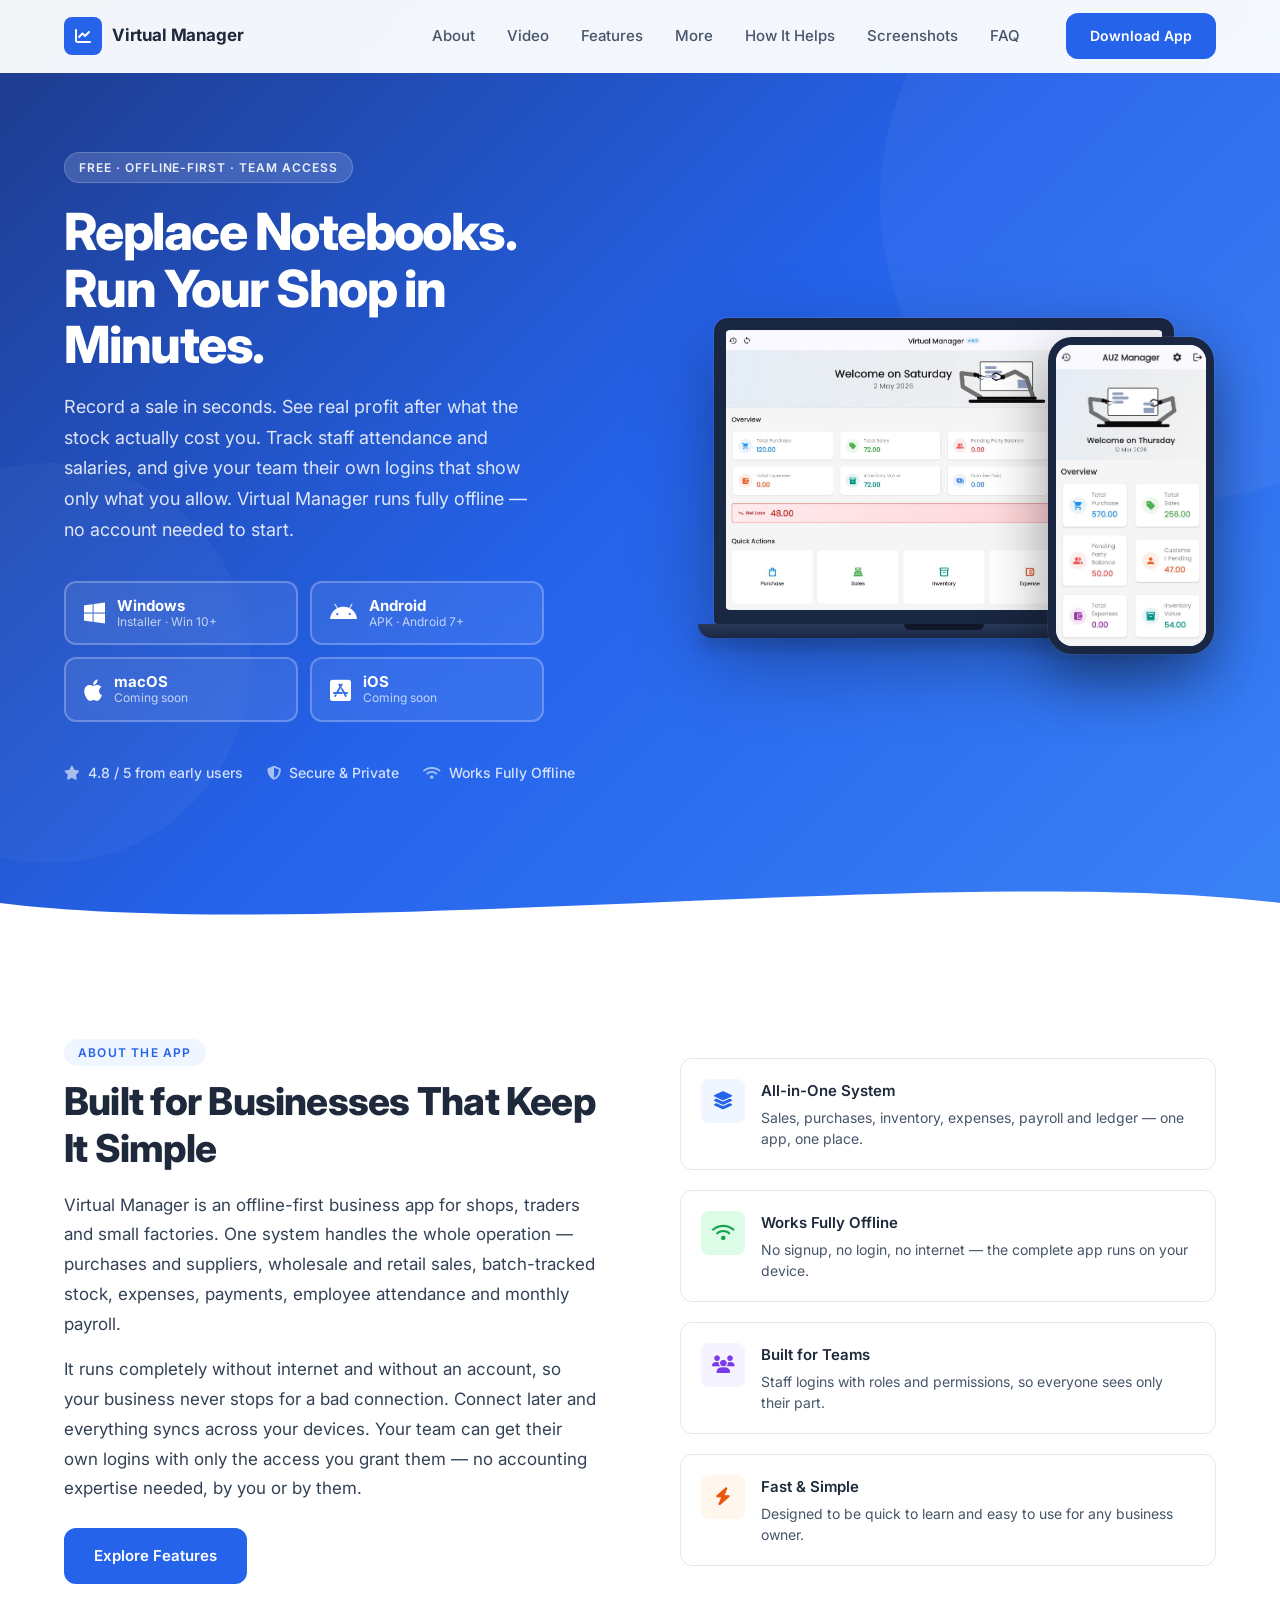
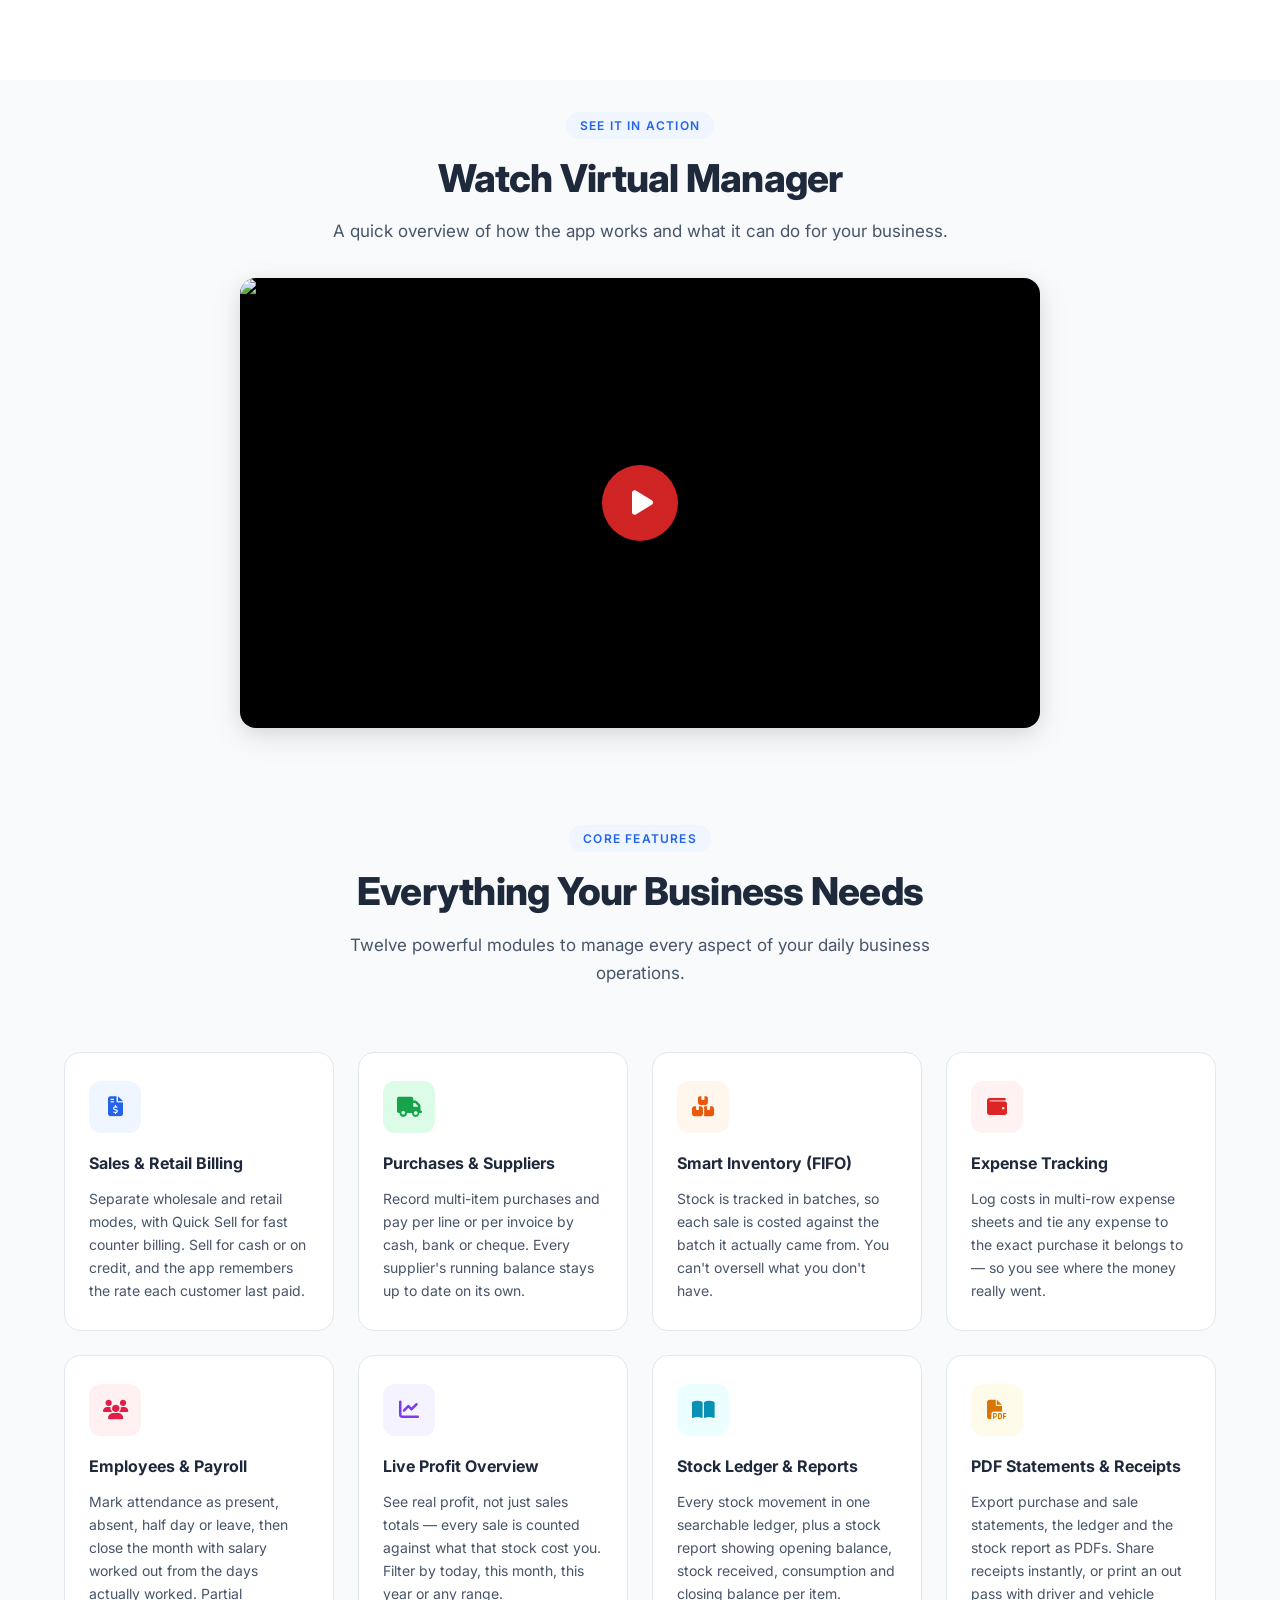
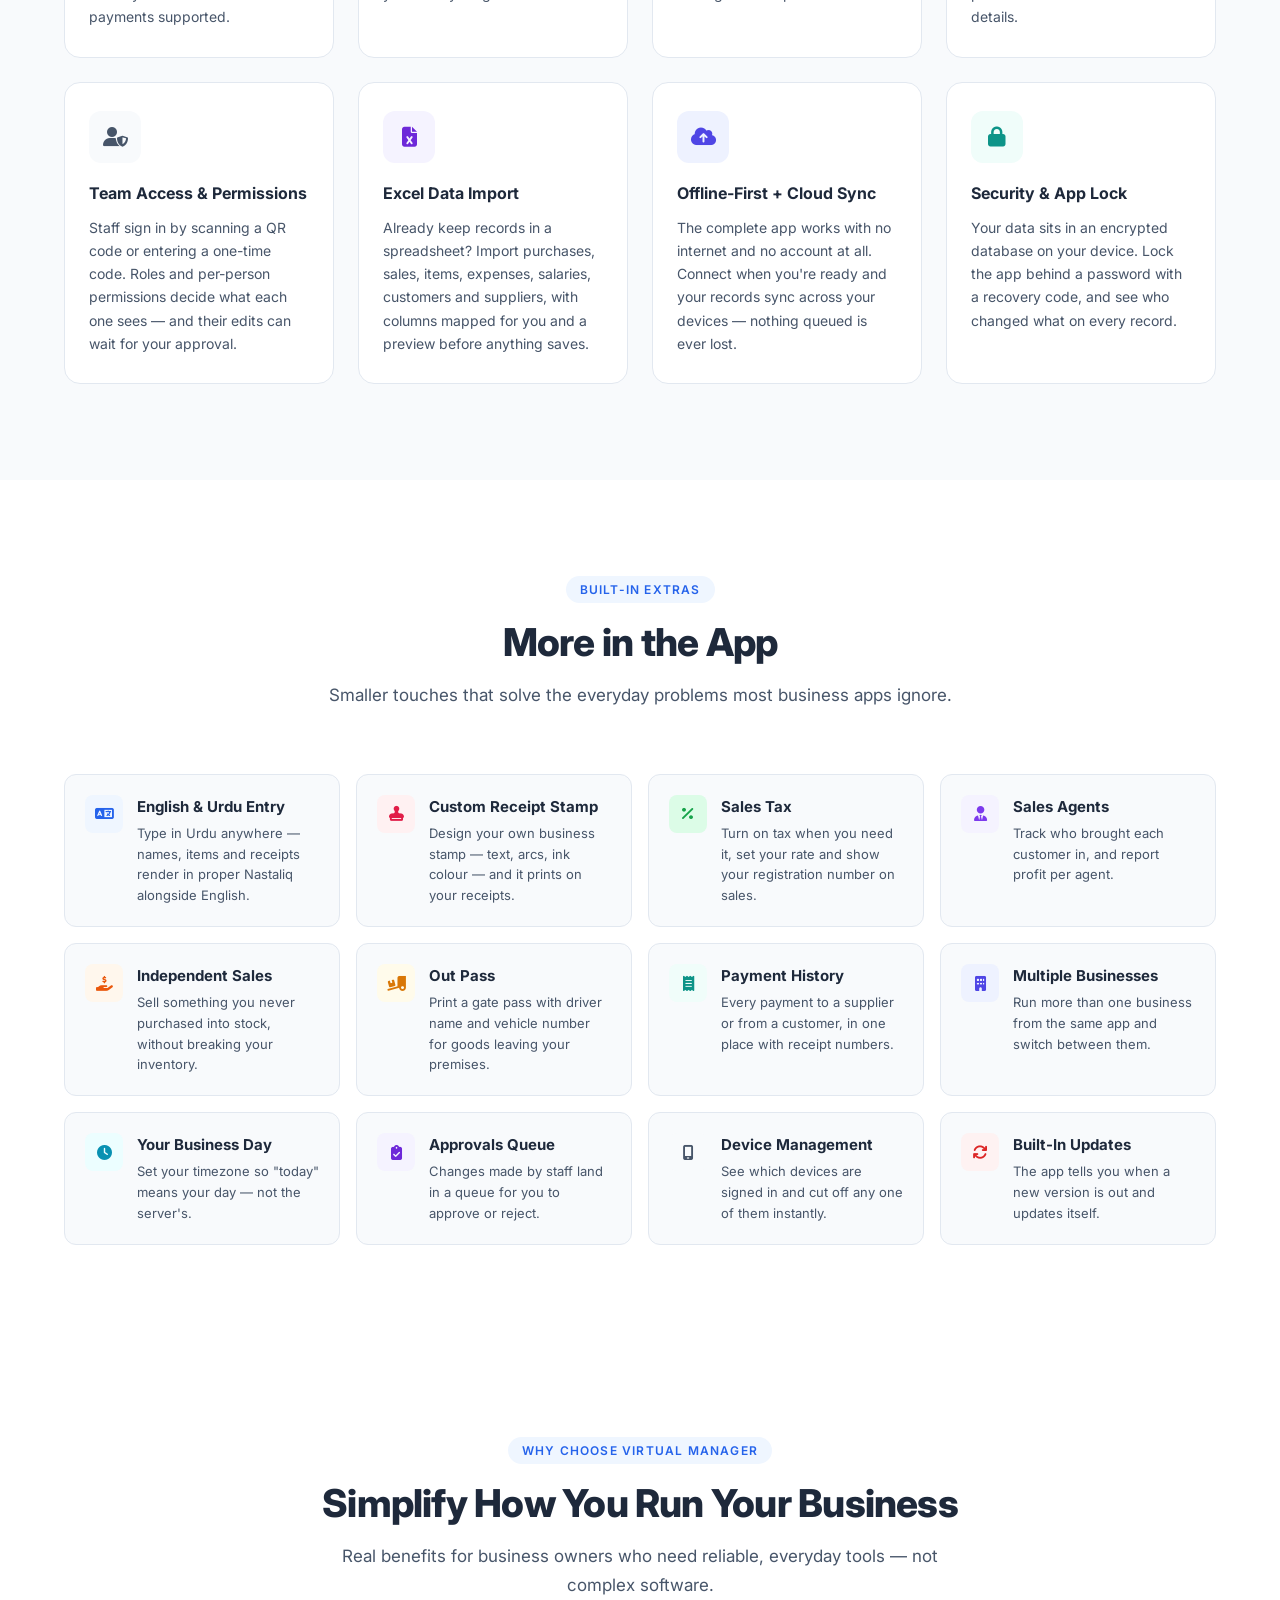
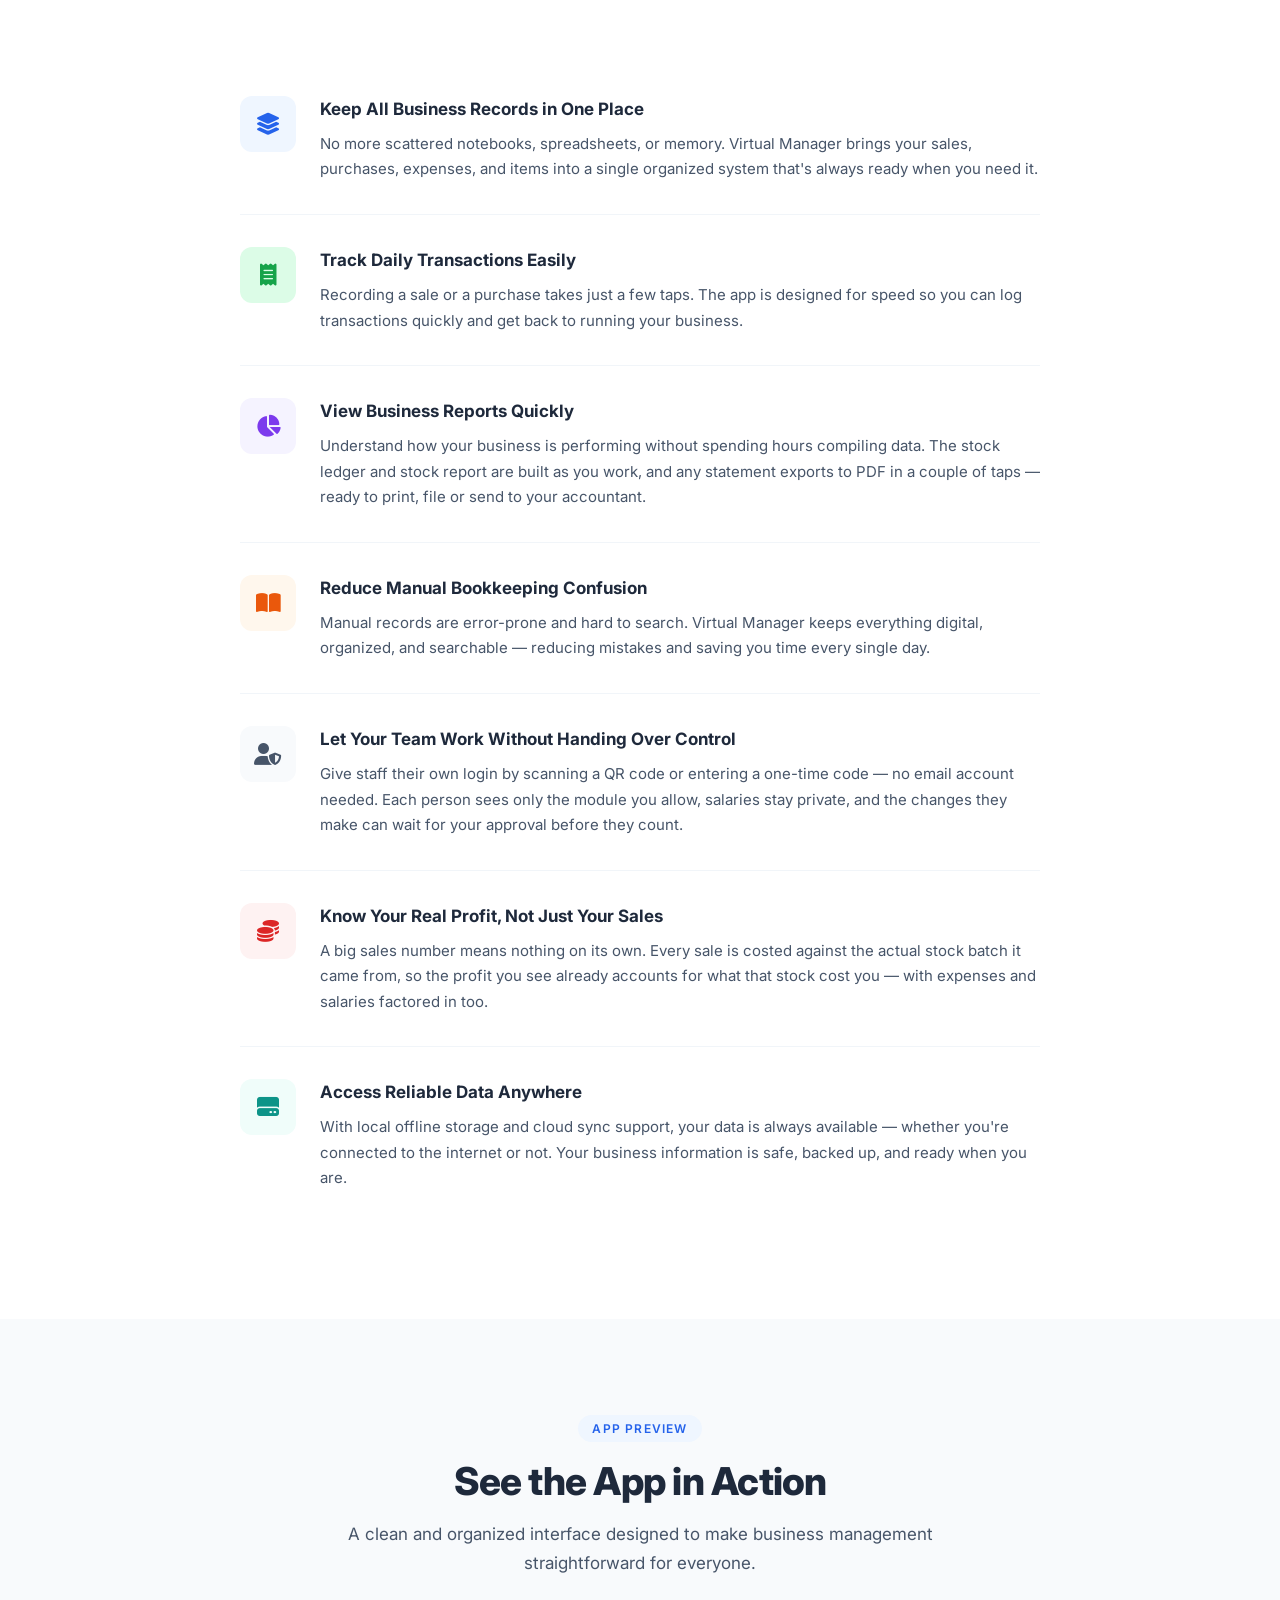
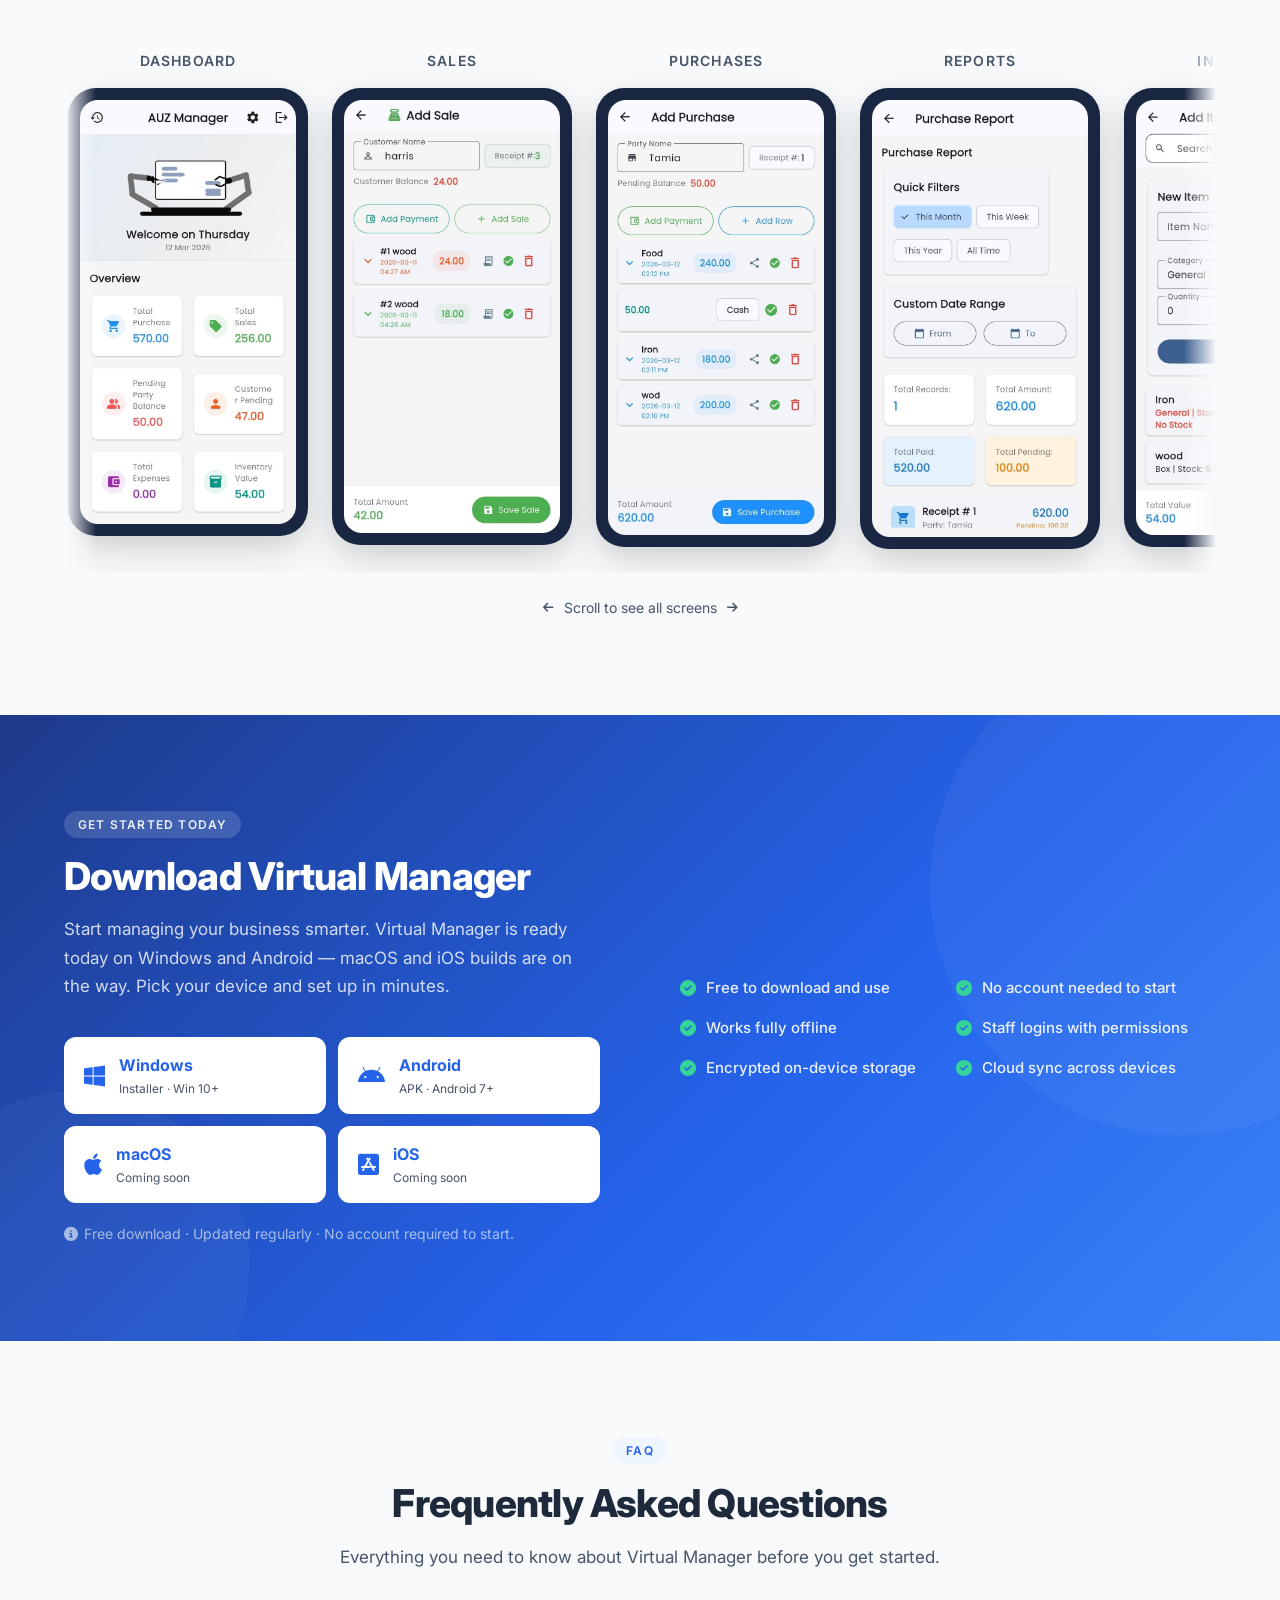
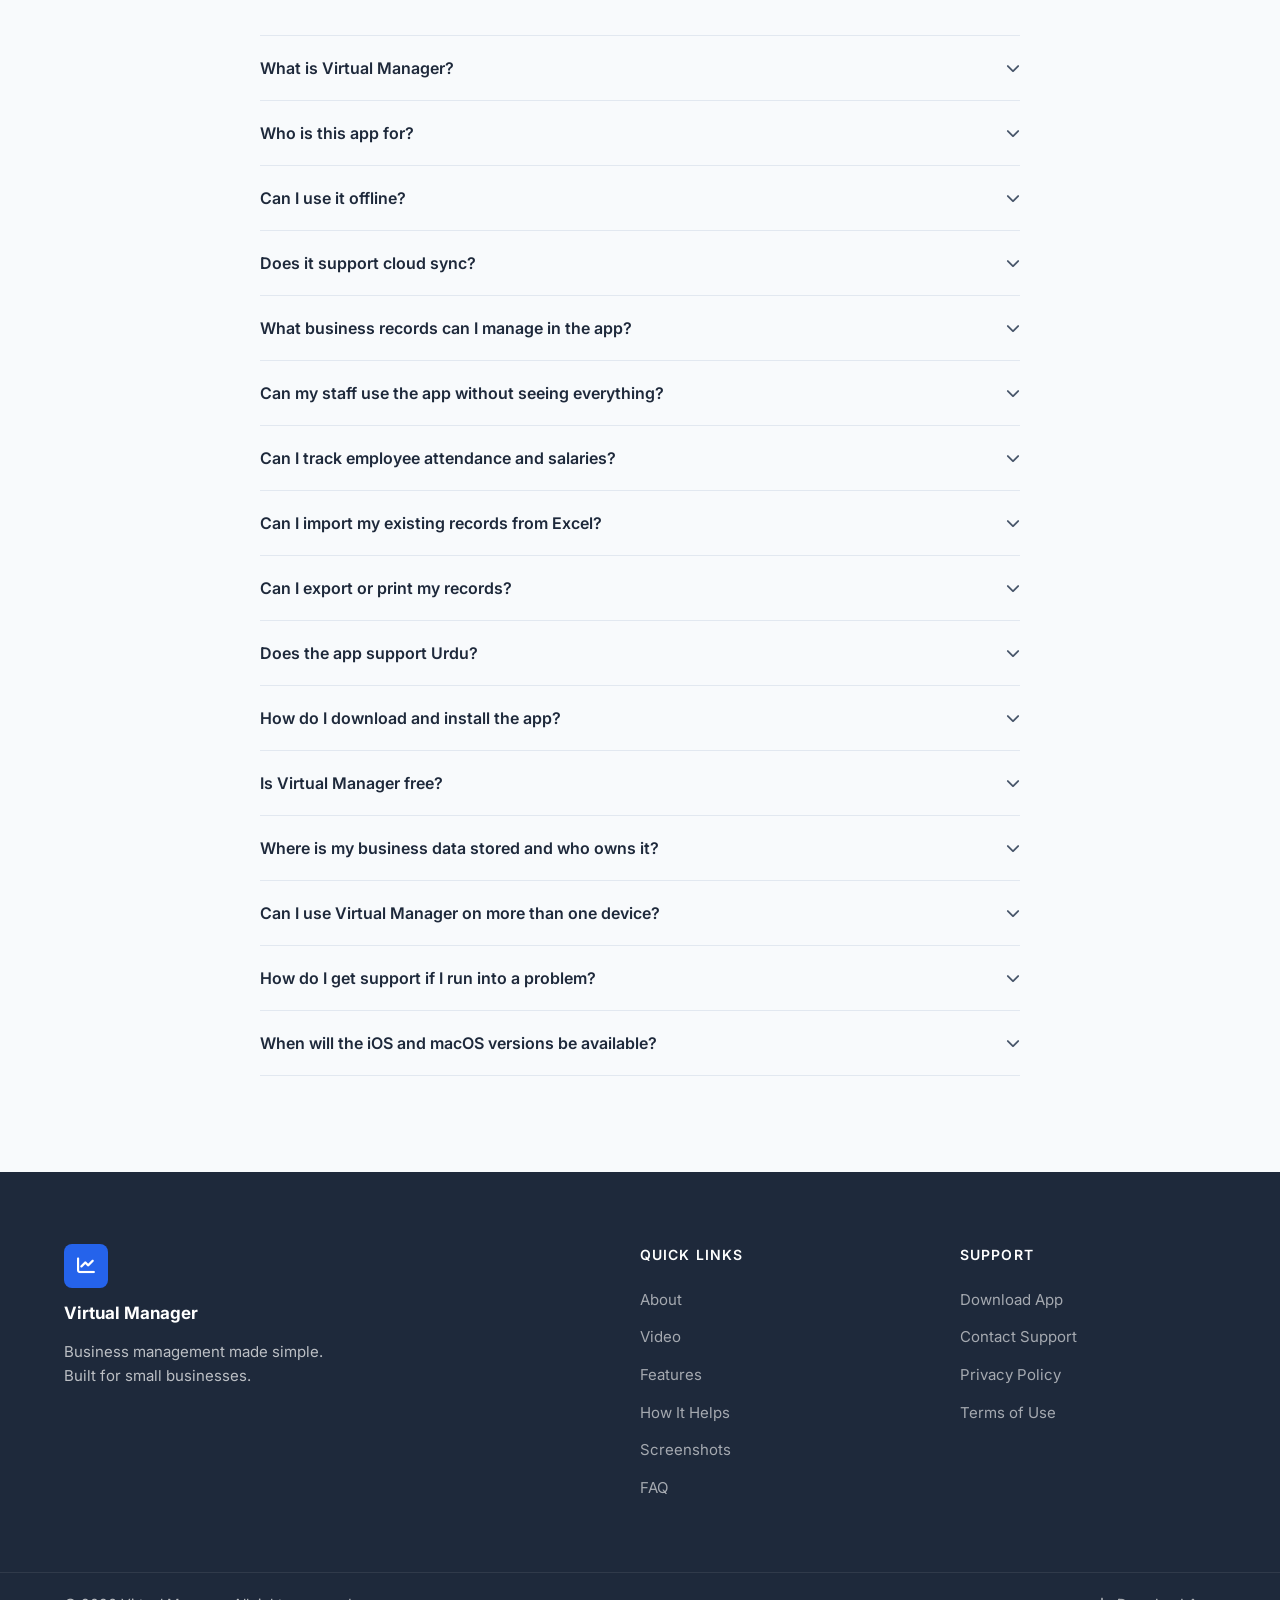
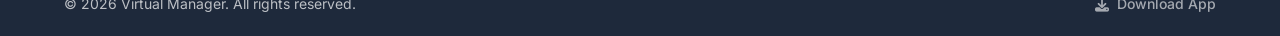
==== commit 282445ea: "website align with the app 18 09 2026" ====
--- a/index.html
+++ b/index.html
@@ -6,10 +6,10 @@
   <meta name="viewport" content="width=device-width, initial-scale=1.0" />
   <meta name="theme-color" content="#2563EB" />
 
-  <title>Virtual Manager — Free Offline Business App for Sales, Inventory & Reports</title>
+  <title>Virtual Manager — Free Offline Business App with Inventory, Payroll & Team Access</title>
   <meta name="description"
-    content="Free offline business management app for small shops. Track sales, purchases, inventory, expenses and view instant reports — works without internet, with optional cloud sync. Available for Windows, Android and macOS." />
-  <meta name="keywords" content="business management app, small business inventory app, offline sales tracker, free shop billing app, purchase and sales record app, retail business software" />
+    content="Free offline-first business app for shops and traders. Sales, purchases, batch-tracked inventory, expenses, employee attendance and payroll, stock ledger and PDF statements — runs with no account and no internet, syncs to the cloud when you connect. Windows and Android." />
+  <meta name="keywords" content="business management app, offline business app, small business inventory app, employee attendance app, payroll app for small business, stock ledger report, FIFO inventory app, staff access control app, offline sales tracker, free shop billing app, purchase and sales record app, excel import business app, urdu business app, retail business software" />
 
   <link rel="canonical" href="https://virtual-manager.web.app/" />
 
@@ -17,7 +17,7 @@
   <meta property="og:type" content="website" />
   <meta property="og:url" content="https://virtual-manager.web.app/" />
   <meta property="og:title" content="Virtual Manager — Free Offline Business App" />
-  <meta property="og:description" content="Replace notebooks and spreadsheets. Track sales, purchases, inventory and reports — works offline, syncs to the cloud. Free download." />
+  <meta property="og:description" content="Replace notebooks and spreadsheets. Sales, purchases, inventory, expenses, staff attendance and payroll — plus real profit after stock cost. Works with no account and no internet. Free download." />
   <meta property="og:image" content="https://virtual-manager.web.app/assets/virtual%20manager%20feature%20image.jpg" />
   <meta property="og:image:width" content="1200" />
   <meta property="og:image:height" content="630" />
@@ -26,7 +26,7 @@
   <!-- Twitter Card -->
   <meta name="twitter:card" content="summary_large_image" />
   <meta name="twitter:title" content="Virtual Manager — Free Offline Business App" />
-  <meta name="twitter:description" content="Replace notebooks and spreadsheets. Track sales, purchases, inventory and reports — works offline, syncs to the cloud." />
+  <meta name="twitter:description" content="Replace notebooks and spreadsheets. Sales, purchases, inventory, expenses, staff attendance and payroll — works with no account and no internet, syncs to the cloud." />
   <meta name="twitter:image" content="https://virtual-manager.web.app/assets/virtual%20manager%20feature%20image.jpg" />
 
   <!-- Preload hero image (LCP) -->
@@ -44,7 +44,7 @@
   <noscript><link rel="stylesheet" href="https://cdnjs.cloudflare.com/ajax/libs/font-awesome/6.5.0/css/all.min.css" /></noscript>
 
   <!-- Stylesheet -->
-  <link rel="stylesheet" href="css/styles.css?v=2" />
+  <link rel="stylesheet" href="css/styles.css?v=4" />
 
   <!-- Favicon -->
   <link rel="icon" type="image/svg+xml" href="assets/favicon.svg" />
@@ -56,19 +56,29 @@
     "@context": "https://schema.org",
     "@type": "SoftwareApplication",
     "name": "Virtual Manager",
-    "description": "Free offline business management app for small shops. Track sales, purchases, inventory, expenses and view instant reports.",
+    "description": "Free offline-first business management app for shops and traders. Sales, purchases, batch-tracked inventory, expenses, employee attendance and payroll, stock ledger and PDF statements — with staff logins and permissions, and optional cloud sync.",
     "applicationCategory": "BusinessApplication",
-    "operatingSystem": "Windows, Android, macOS",
+    "operatingSystem": "Windows, Android",
+    "softwareVersion": "1.9.8",
     "offers": {
       "@type": "Offer",
       "price": "0",
       "priceCurrency": "USD"
     },
-    "aggregateRating": {
-      "@type": "AggregateRating",
-      "ratingValue": "4.8",
-      "ratingCount": "120"
-    }
+    "featureList": [
+      "Sales and retail billing with wholesale and retail modes",
+      "Purchase and supplier management with party balances",
+      "FIFO batch-tracked inventory with automatic cost of goods sold",
+      "Expense tracking linked to purchases",
+      "Employee attendance and monthly payroll",
+      "Live profit overview based on real stock cost",
+      "Inventory movement ledger and stock report",
+      "PDF statements, receipts and out pass",
+      "Staff access by QR or one-time code with roles and permissions",
+      "Excel (XLSX) data import",
+      "Works fully offline with optional cloud sync",
+      "Encrypted on-device storage with App Lock"
+    ]
   }
   </script>
 
@@ -83,7 +93,87 @@
         "name": "What is Virtual Manager?",
         "acceptedAnswer": {
           "@type": "Answer",
-          "text": "Virtual Manager is a business operations app for small shops, traders, and retail businesses. It manages sales, purchases, inventory, expenses, and reports in one organized system, no accounting expertise required."
+          "text": "Virtual Manager is an offline-first business app for small shops, traders and factories. It handles sales, purchases, batch-tracked inventory, expenses, payments, employee attendance and payroll from one organized system, and shows you real profit after stock cost. Your team can get their own logins with limited access. It works with no internet and no account, and syncs to the cloud when you connect — without requiring any accounting expertise."
+        }
+      },
+      {
+        "@type": "Question",
+        "name": "Who is this app for?",
+        "acceptedAnswer": {
+          "@type": "Answer",
+          "text": "Virtual Manager is designed for small business owners, shopkeepers, traders, and anyone running a retail or service-based business. If you currently use notebooks, spreadsheets, or loose papers to keep track of your sales and purchases, this app is built specifically to replace that and make your record keeping much more organized."
+        }
+      },
+      {
+        "@type": "Question",
+        "name": "Can I use it offline?",
+        "acceptedAnswer": {
+          "@type": "Answer",
+          "text": "Yes — completely. The full app runs on your device with no signup, no login and no internet connection at all. Sales, purchases, expenses, inventory, attendance and payroll all work offline, and so do PDF exports and receipts. Cloud sync is optional: connect whenever you want and everything you recorded offline uploads then. Nothing you enter while offline is lost."
+        }
+      },
+      {
+        "@type": "Question",
+        "name": "Does it support cloud sync?",
+        "acceptedAnswer": {
+          "@type": "Answer",
+          "text": "Yes. Sign in and your records back up to the cloud and sync across every device you use. Work you do while offline is queued safely and uploads the moment you reconnect. If you started out offline without an account, you can create one later and bring all your existing data with you."
+        }
+      },
+      {
+        "@type": "Question",
+        "name": "What business records can I manage in the app?",
+        "acceptedAnswer": {
+          "@type": "Answer",
+          "text": "Virtual Manager covers six modules: Purchases (suppliers, purchase entries and payments), Sales (wholesale and retail customers, sales and customer payments), Inventory (items, stock batches and adjustments), Expenses, Employees (attendance, monthly salary and payments) and the Ledger (every stock movement plus a stock report). On top of that you get payment history across all parties, PDF statements, and a live overview of profit for any date range."
+        }
+      },
+      {
+        "@type": "Question",
+        "name": "Can my staff use the app without seeing everything?",
+        "acceptedAnswer": {
+          "@type": "Answer",
+          "text": "Yes. You can create access for a staff member and hand it to them as a QR code to scan or a one-time code to type — they don't need an email account of their own. Each person gets a role, and you can grant or deny individual permissions on top of it, so a salesman sees only sales and a storekeeper only inventory. Salary figures can be hidden from everyone but you. You can also require that edits and deletions made by staff come to you for approval before they take effect, and revoke anyone's access at any time."
+        }
+      },
+      {
+        "@type": "Question",
+        "name": "Can I track employee attendance and salaries?",
+        "acceptedAnswer": {
+          "@type": "Answer",
+          "text": "Yes. Add your employees with their monthly salary and joining date, then mark each day as present, absent, half day or leave. At the end of the month you close the salary period and the app works out what each person is owed from the days they actually worked. You can pay in full or in parts, and every payment is tracked as pending, partially paid or paid."
+        }
+      },
+      {
+        "@type": "Question",
+        "name": "Can I import my existing records from Excel?",
+        "acceptedAnswer": {
+          "@type": "Answer",
+          "text": "Yes. The built-in data importer reads an Excel (.xlsx) workbook and brings in purchases, sales, items, expenses, salaries, customers or suppliers. Pick the sheet and header row, and the app maps your columns for you — you can correct any it gets wrong. It also spots the same person or item spelled differently and offers to merge them. Nothing is saved until you check the preview and confirm."
+        }
+      },
+      {
+        "@type": "Question",
+        "name": "Can I export or print my records?",
+        "acceptedAnswer": {
+          "@type": "Answer",
+          "text": "Yes. You can export a purchase statement, a sale statement, the stock ledger or the stock report as a PDF — for all records, a single month, or any date range you choose — and preview it before you save, print or share it. Individual receipts can be shared straight from the app, and you can print an out pass with the driver's name and vehicle number for goods leaving your premises."
+        }
+      },
+      {
+        "@type": "Question",
+        "name": "Does the app support Urdu?",
+        "acceptedAnswer": {
+          "@type": "Answer",
+          "text": "You can type Urdu anywhere in the app — customer names, item names, notes — and it displays in proper Nastaliq script while your English text keeps its own font. Urdu also renders correctly on printed receipts and PDF exports. You can choose between Jameel Noori Nastaleeq and Noto Nastaliq Urdu in settings. Note that the app's own menus and buttons are in English; it's your data that can be in Urdu."
+        }
+      },
+      {
+        "@type": "Question",
+        "name": "How do I download and install the app?",
+        "acceptedAnswer": {
+          "@type": "Answer",
+          "text": "Pick your platform in the download section. On Windows you'll get an installer — unzip it and run the setup. On Android you'll get an APK file; open it and allow installation from your browser when your phone asks. Either way the app is ready in a few minutes, and you can start using it straight away without creating an account."
         }
       },
       {
@@ -91,31 +181,39 @@
         "name": "Is Virtual Manager free?",
         "acceptedAnswer": {
           "@type": "Answer",
-          "text": "Yes. Virtual Manager is free to download and use, with no subscription required for the core features."
-        }
-      },
-      {
-        "@type": "Question",
-        "name": "Can I use it offline?",
-        "acceptedAnswer": {
-          "@type": "Answer",
-          "text": "Yes. Virtual Manager stores your data locally on your device, so you can record sales, purchases, expenses, and manage items even without internet."
-        }
-      },
-      {
-        "@type": "Question",
-        "name": "Where is my business data stored?",
-        "acceptedAnswer": {
-          "@type": "Answer",
-          "text": "Your data is stored locally on your device by default. If you enable cloud sync, an encrypted backup is also kept in the cloud so you can restore it on another device."
-        }
-      },
-      {
-        "@type": "Question",
-        "name": "Does it support cloud sync?",
-        "acceptedAnswer": {
-          "@type": "Answer",
-          "text": "Yes. Cloud sync backs up your business data and keeps it available across sessions and devices."
+          "text": "Yes. Virtual Manager is free to download and use. The core features — sales, purchases, inventory, expenses, employees and payroll, the stock ledger, PDF exports and offline access — are available at no cost and with no subscription required."
+        }
+      },
+      {
+        "@type": "Question",
+        "name": "Where is my business data stored and who owns it?",
+        "acceptedAnswer": {
+          "@type": "Answer",
+          "text": "Your data is stored locally on your own device by default, and it always belongs to you. If you turn on cloud sync, an encrypted backup is also stored in the cloud so you can restore it on another device. We never sell or share your business records."
+        }
+      },
+      {
+        "@type": "Question",
+        "name": "Can I use Virtual Manager on more than one device?",
+        "acceptedAnswer": {
+          "@type": "Answer",
+          "text": "Yes. Sign in with the same account on each device and your sales, purchases, inventory and payroll stay in sync between your phone, your laptop and your shop computer. One detail worth knowing: staff accounts are limited to one device at a time for entering data. If a staff member signs in somewhere new, their old device switches to view-only and anything it had not yet synced is kept safe rather than discarded. As the owner you are not restricted this way."
+        }
+      },
+      {
+        "@type": "Question",
+        "name": "How do I get support if I run into a problem?",
+        "acceptedAnswer": {
+          "@type": "Answer",
+          "text": "Email us at support@virtual-manager.app with a short description of the issue and, if possible, a screenshot. We usually reply within one business day."
+        }
+      },
+      {
+        "@type": "Question",
+        "name": "When will the iOS and macOS versions be available?",
+        "acceptedAnswer": {
+          "@type": "Answer",
+          "text": "Both are in active development — the iOS build will be released through the App Store, and a macOS build will follow. Until then you can use Virtual Manager on Android and Windows, and your data syncs between them. Email us if you'd like to be notified at launch."
         }
       }
     ]
@@ -141,6 +239,7 @@
         <a href="#about" class="nav-link">About</a>
         <a href="#video" class="nav-link">Video</a>
         <a href="#features" class="nav-link">Features</a>
+        <a href="#more" class="nav-link">More</a>
         <a href="#how-it-helps" class="nav-link">How It Helps</a>
         <a href="#screenshots" class="nav-link">Screenshots</a>
         <a href="#faq" class="nav-link">FAQ</a>
@@ -162,11 +261,12 @@
     <section class="hero" id="hero">
       <div class="container hero__inner">
         <div class="hero__content">
-          <span class="hero__badge">Free · Offline · Cloud Sync</span>
+          <span class="hero__badge">Free · Offline-First · Team Access</span>
           <h1 class="hero__headline">Replace Notebooks.<br />Run Your Shop in Minutes.</h1>
           <p class="hero__subtext">
-            Record a sale in seconds, track today's profit at a glance, and never lose a purchase entry again.
-            Virtual Manager is the simple business app for shopkeepers, traders and small retailers.
+            Record a sale in seconds. See real profit after what the stock actually cost you. Track staff attendance
+            and salaries, and give your team their own logins that show only what you allow. Virtual Manager runs
+            fully offline — no account needed to start.
           </p>
           <div class="hero__actions hero__actions--grid">
             <a href="https://hfeexvvtlkptlewexgzc.supabase.co/storage/v1/object/public/releases/latest-windows-installer.zip"
@@ -185,12 +285,11 @@
                 <small>APK · Android 7+</small>
               </span>
             </a>
-            <a href="https://hfeexvvtlkptlewexgzc.supabase.co/storage/v1/object/public/releases/latest.dmg"
-              class="btn btn--platform" rel="noopener">
+            <a href="#faq" class="btn btn--platform">
               <i class="fa-brands fa-apple" aria-hidden="true"></i>
               <span>
                 <strong>macOS</strong>
-                <small>DMG · macOS 11+</small>
+                <small>Coming soon</small>
               </span>
             </a>
             <a href="#faq" class="btn btn--platform">
@@ -212,7 +311,7 @@
             </div>
             <div class="hero__trust-item">
               <i class="fa-solid fa-wifi" aria-hidden="true"></i>
-              <span>Works Offline</span>
+              <span>Works Fully Offline</span>
             </div>
           </div>
         </div>
@@ -256,13 +355,14 @@
           <span class="section-label">About the App</span>
           <h2 class="section-title">Built for Businesses That Keep It Simple</h2>
           <p class="section-body">
-            Virtual Manager is a business operations app designed for small shops, traders, and retail businesses.
-            Instead of scattered notebooks and spreadsheets, you get one organized system to handle everything — from
-            recording a sale to checking your monthly report.
+            Virtual Manager is an offline-first business app for shops, traders and small factories. One system handles
+            the whole operation — purchases and suppliers, wholesale and retail sales, batch-tracked stock, expenses,
+            payments, employee attendance and monthly payroll.
           </p>
           <p class="section-body">
-            The app helps reduce the burden of manual record keeping, keeps your business data organized, and gives you
-            quick visibility into how your business is performing — all without needing any accounting expertise.
+            It runs completely without internet and without an account, so your business never stops for a bad
+            connection. Connect later and everything syncs across your devices. Your team can get their own logins with
+            only the access you grant them — no accounting expertise needed, by you or by them.
           </p>
           <a href="#features" class="btn btn--primary">Explore Features</a>
         </div>
@@ -274,7 +374,7 @@
             </div>
             <div class="about__badge-text">
               <strong>All-in-One System</strong>
-              <span>Sales, purchases, items, expenses, and reports — one app, one place.</span>
+              <span>Sales, purchases, inventory, expenses, payroll and ledger — one app, one place.</span>
             </div>
           </div>
           <div class="about__badge">
@@ -282,17 +382,17 @@
               <i class="fa-solid fa-wifi"></i>
             </div>
             <div class="about__badge-text">
-              <strong>Works Offline</strong>
-              <span>Data is stored locally so you can keep working without internet access.</span>
+              <strong>Works Fully Offline</strong>
+              <span>No signup, no login, no internet — the complete app runs on your device.</span>
             </div>
           </div>
           <div class="about__badge">
             <div class="about__badge-icon about__badge-icon--purple">
-              <i class="fa-solid fa-cloud-arrow-up"></i>
+              <i class="fa-solid fa-users"></i>
             </div>
             <div class="about__badge-text">
-              <strong>Cloud Sync</strong>
-              <span>Sync your data to the cloud for backup and cross-session reliability.</span>
+              <strong>Built for Teams</strong>
+              <span>Staff logins with roles and permissions, so everyone sees only their part.</span>
             </div>
           </div>
           <div class="about__badge">
@@ -336,7 +436,7 @@
         <div class="section-header">
           <span class="section-label">Core Features</span>
           <h2 class="section-title">Everything Your Business Needs</h2>
-          <p class="section-subtitle">Eight powerful modules to manage every aspect of your daily business operations.
+          <p class="section-subtitle">Twelve powerful modules to manage every aspect of your daily business operations.
           </p>
         </div>
 
@@ -346,27 +446,27 @@
             <div class="feature-card__icon feature-card__icon--blue">
               <i class="fa-solid fa-file-invoice-dollar"></i>
             </div>
-            <h3 class="feature-card__title">Sales Management</h3>
-            <p class="feature-card__desc">Record and manage sales transactions with ease. Track customer entries,
-              payment details, and transaction history in one place.</p>
+            <h3 class="feature-card__title">Sales &amp; Retail Billing</h3>
+            <p class="feature-card__desc">Separate wholesale and retail modes, with Quick Sell for fast counter billing.
+              Sell for cash or on credit, and the app remembers the rate each customer last paid.</p>
           </div>
 
           <div class="feature-card">
             <div class="feature-card__icon feature-card__icon--green">
               <i class="fa-solid fa-truck"></i>
             </div>
-            <h3 class="feature-card__title">Purchase Management</h3>
-            <p class="feature-card__desc">Keep supplier and purchase records organized. Add purchase entries and
-              maintain a clear history of what you've bought and from whom.</p>
+            <h3 class="feature-card__title">Purchases &amp; Suppliers</h3>
+            <p class="feature-card__desc">Record multi-item purchases and pay per line or per invoice by cash, bank or
+              cheque. Every supplier's running balance stays up to date on its own.</p>
           </div>
 
           <div class="feature-card">
             <div class="feature-card__icon feature-card__icon--orange">
               <i class="fa-solid fa-boxes-stacked"></i>
             </div>
-            <h3 class="feature-card__title">Inventory Management</h3>
-            <p class="feature-card__desc">Add and manage business items efficiently. Keep an up-to-date catalog of your
-              products with all relevant details in one organized list.</p>
+            <h3 class="feature-card__title">Smart Inventory (FIFO)</h3>
+            <p class="feature-card__desc">Stock is tracked in batches, so each sale is costed against the batch it
+              actually came from. You can't oversell what you don't have.</p>
           </div>
 
           <div class="feature-card">
@@ -374,44 +474,217 @@
               <i class="fa-solid fa-wallet"></i>
             </div>
             <h3 class="feature-card__title">Expense Tracking</h3>
-            <p class="feature-card__desc">Monitor business expenses and control spending. Log every business cost to get
-              a clear picture of where your money is going.</p>
+            <p class="feature-card__desc">Log costs in multi-row expense sheets and tie any expense to the exact
+              purchase it belongs to — so you see where the money really went.</p>
+          </div>
+
+          <div class="feature-card">
+            <div class="feature-card__icon feature-card__icon--rose">
+              <i class="fa-solid fa-users"></i>
+            </div>
+            <h3 class="feature-card__title">Employees &amp; Payroll</h3>
+            <p class="feature-card__desc">Mark attendance as present, absent, half day or leave, then close the month
+              with salary worked out from the days actually worked. Partial payments supported.</p>
           </div>
 
           <div class="feature-card">
             <div class="feature-card__icon feature-card__icon--purple">
-              <i class="fa-solid fa-chart-bar"></i>
-            </div>
-            <h3 class="feature-card__title">Reports &amp; Insights</h3>
-            <p class="feature-card__desc">View organized sales and purchase reports to monitor performance. Make better
-              decisions with clear data about your business activity.</p>
+              <i class="fa-solid fa-chart-line"></i>
+            </div>
+            <h3 class="feature-card__title">Live Profit Overview</h3>
+            <p class="feature-card__desc">See real profit, not just sales totals — every sale is counted against what
+              that stock cost you. Filter by today, this month, this year or any range.</p>
           </div>
 
           <div class="feature-card">
-            <div class="feature-card__icon feature-card__icon--teal">
-              <i class="fa-solid fa-database"></i>
-            </div>
-            <h3 class="feature-card__title">Offline Storage</h3>
-            <p class="feature-card__desc">Keep working even when internet access is limited. All your data is stored
-              locally so your business never stops because of connectivity issues.</p>
+            <div class="feature-card__icon feature-card__icon--cyan">
+              <i class="fa-solid fa-book-open"></i>
+            </div>
+            <h3 class="feature-card__title">Stock Ledger &amp; Reports</h3>
+            <p class="feature-card__desc">Every stock movement in one searchable ledger, plus a stock report showing
+              opening balance, stock received, consumption and closing balance per item.</p>
+          </div>
+
+          <div class="feature-card">
+            <div class="feature-card__icon feature-card__icon--amber">
+              <i class="fa-solid fa-file-pdf"></i>
+            </div>
+            <h3 class="feature-card__title">PDF Statements &amp; Receipts</h3>
+            <p class="feature-card__desc">Export purchase and sale statements, the ledger and the stock report as PDFs.
+              Share receipts instantly, or print an out pass with driver and vehicle details.</p>
+          </div>
+
+          <div class="feature-card">
+            <div class="feature-card__icon feature-card__icon--slate">
+              <i class="fa-solid fa-user-shield"></i>
+            </div>
+            <h3 class="feature-card__title">Team Access &amp; Permissions</h3>
+            <p class="feature-card__desc">Staff sign in by scanning a QR code or entering a one-time code. Roles and
+              per-person permissions decide what each one sees — and their edits can wait for your approval.</p>
+          </div>
+
+          <div class="feature-card">
+            <div class="feature-card__icon feature-card__icon--violet">
+              <i class="fa-solid fa-file-excel"></i>
+            </div>
+            <h3 class="feature-card__title">Excel Data Import</h3>
+            <p class="feature-card__desc">Already keep records in a spreadsheet? Import purchases, sales, items,
+              expenses, salaries, customers and suppliers, with columns mapped for you and a preview before anything
+              saves.</p>
           </div>
 
           <div class="feature-card">
             <div class="feature-card__icon feature-card__icon--indigo">
               <i class="fa-solid fa-cloud-arrow-up"></i>
             </div>
-            <h3 class="feature-card__title">Cloud Sync</h3>
-            <p class="feature-card__desc">Sync your data for better reliability and continuity. Your business records
-              stay backed up and available across sessions.</p>
+            <h3 class="feature-card__title">Offline-First + Cloud Sync</h3>
+            <p class="feature-card__desc">The complete app works with no internet and no account at all. Connect when
+              you're ready and your records sync across your devices — nothing queued is ever lost.</p>
           </div>
 
           <div class="feature-card">
-            <div class="feature-card__icon feature-card__icon--slate">
+            <div class="feature-card__icon feature-card__icon--teal">
               <i class="fa-solid fa-lock"></i>
             </div>
-            <h3 class="feature-card__title">Secure Login</h3>
-            <p class="feature-card__desc">User account login helps keep your business data protected. Access is
-              restricted to you, so your records stay private and secure.</p>
+            <h3 class="feature-card__title">Security &amp; App Lock</h3>
+            <p class="feature-card__desc">Your data sits in an encrypted database on your device. Lock the app behind a
+              password with a recovery code, and see who changed what on every record.</p>
+          </div>
+
+        </div>
+      </div>
+    </section>
+
+    <!-- ===== MORE IN THE APP ===== -->
+    <section class="extras section" id="more">
+      <div class="container">
+        <div class="section-header">
+          <span class="section-label">Built-In Extras</span>
+          <h2 class="section-title">More in the App</h2>
+          <p class="section-subtitle">Smaller touches that solve the everyday problems most business apps ignore.</p>
+        </div>
+
+        <div class="extras__grid">
+
+          <div class="extra-item">
+            <div class="extra-item__icon extra-item__icon--blue">
+              <i class="fa-solid fa-language"></i>
+            </div>
+            <div class="extra-item__text">
+              <strong>English &amp; Urdu Entry</strong>
+              <span>Type in Urdu anywhere — names, items and receipts render in proper Nastaliq alongside
+                English.</span>
+            </div>
+          </div>
+
+          <div class="extra-item">
+            <div class="extra-item__icon extra-item__icon--rose">
+              <i class="fa-solid fa-stamp"></i>
+            </div>
+            <div class="extra-item__text">
+              <strong>Custom Receipt Stamp</strong>
+              <span>Design your own business stamp — text, arcs, ink colour — and it prints on your receipts.</span>
+            </div>
+          </div>
+
+          <div class="extra-item">
+            <div class="extra-item__icon extra-item__icon--green">
+              <i class="fa-solid fa-percent"></i>
+            </div>
+            <div class="extra-item__text">
+              <strong>Sales Tax</strong>
+              <span>Turn on tax when you need it, set your rate and show your registration number on sales.</span>
+            </div>
+          </div>
+
+          <div class="extra-item">
+            <div class="extra-item__icon extra-item__icon--purple">
+              <i class="fa-solid fa-user-tie"></i>
+            </div>
+            <div class="extra-item__text">
+              <strong>Sales Agents</strong>
+              <span>Track who brought each customer in, and report profit per agent.</span>
+            </div>
+          </div>
+
+          <div class="extra-item">
+            <div class="extra-item__icon extra-item__icon--orange">
+              <i class="fa-solid fa-hand-holding-dollar"></i>
+            </div>
+            <div class="extra-item__text">
+              <strong>Independent Sales</strong>
+              <span>Sell something you never purchased into stock, without breaking your inventory.</span>
+            </div>
+          </div>
+
+          <div class="extra-item">
+            <div class="extra-item__icon extra-item__icon--amber">
+              <i class="fa-solid fa-truck-ramp-box"></i>
+            </div>
+            <div class="extra-item__text">
+              <strong>Out Pass</strong>
+              <span>Print a gate pass with driver name and vehicle number for goods leaving your premises.</span>
+            </div>
+          </div>
+
+          <div class="extra-item">
+            <div class="extra-item__icon extra-item__icon--teal">
+              <i class="fa-solid fa-receipt"></i>
+            </div>
+            <div class="extra-item__text">
+              <strong>Payment History</strong>
+              <span>Every payment to a supplier or from a customer, in one place with receipt numbers.</span>
+            </div>
+          </div>
+
+          <div class="extra-item">
+            <div class="extra-item__icon extra-item__icon--indigo">
+              <i class="fa-solid fa-building"></i>
+            </div>
+            <div class="extra-item__text">
+              <strong>Multiple Businesses</strong>
+              <span>Run more than one business from the same app and switch between them.</span>
+            </div>
+          </div>
+
+          <div class="extra-item">
+            <div class="extra-item__icon extra-item__icon--cyan">
+              <i class="fa-solid fa-clock"></i>
+            </div>
+            <div class="extra-item__text">
+              <strong>Your Business Day</strong>
+              <span>Set your timezone so "today" means your day — not the server's.</span>
+            </div>
+          </div>
+
+          <div class="extra-item">
+            <div class="extra-item__icon extra-item__icon--violet">
+              <i class="fa-solid fa-clipboard-check"></i>
+            </div>
+            <div class="extra-item__text">
+              <strong>Approvals Queue</strong>
+              <span>Changes made by staff land in a queue for you to approve or reject.</span>
+            </div>
+          </div>
+
+          <div class="extra-item">
+            <div class="extra-item__icon extra-item__icon--slate">
+              <i class="fa-solid fa-mobile-screen"></i>
+            </div>
+            <div class="extra-item__text">
+              <strong>Device Management</strong>
+              <span>See which devices are signed in and cut off any one of them instantly.</span>
+            </div>
+          </div>
+
+          <div class="extra-item">
+            <div class="extra-item__icon extra-item__icon--red">
+              <i class="fa-solid fa-arrows-rotate"></i>
+            </div>
+            <div class="extra-item__text">
+              <strong>Built-In Updates</strong>
+              <span>The app tells you when a new version is out and updates itself.</span>
+            </div>
           </div>
 
         </div>
@@ -458,8 +731,9 @@
             </div>
             <div class="benefit-item__content">
               <h3>View Business Reports Quickly</h3>
-              <p>Understand how your business is performing without spending hours compiling data. Reports are
-                automatically generated and easy to read, giving you actionable business insights at a glance.</p>
+              <p>Understand how your business is performing without spending hours compiling data. The stock ledger and
+                stock report are built as you work, and any statement exports to PDF in a couple of taps — ready to
+                print, file or send to your accountant.</p>
             </div>
           </div>
 
@@ -471,6 +745,30 @@
               <h3>Reduce Manual Bookkeeping Confusion</h3>
               <p>Manual records are error-prone and hard to search. Virtual Manager keeps everything digital, organized,
                 and searchable — reducing mistakes and saving you time every single day.</p>
+            </div>
+          </div>
+
+          <div class="benefit-item">
+            <div class="benefit-item__icon benefit-item__icon--slate">
+              <i class="fa-solid fa-user-shield"></i>
+            </div>
+            <div class="benefit-item__content">
+              <h3>Let Your Team Work Without Handing Over Control</h3>
+              <p>Give staff their own login by scanning a QR code or entering a one-time code — no email account
+                needed. Each person sees only the module you allow, salaries stay private, and the changes they make
+                can wait for your approval before they count.</p>
+            </div>
+          </div>
+
+          <div class="benefit-item">
+            <div class="benefit-item__icon benefit-item__icon--red">
+              <i class="fa-solid fa-coins"></i>
+            </div>
+            <div class="benefit-item__content">
+              <h3>Know Your Real Profit, Not Just Your Sales</h3>
+              <p>A big sales number means nothing on its own. Every sale is costed against the actual stock batch it
+                came from, so the profit you see already accounts for what that stock cost you — with expenses and
+                salaries factored in too.</p>
             </div>
           </div>
 
@@ -561,8 +859,8 @@
           <span class="section-label section-label--light">Get Started Today</span>
           <h2 class="download__title">Download Virtual Manager</h2>
           <p class="download__subtitle">
-            Start managing your business smarter. Virtual Manager is available across all major platforms — pick the
-            build for your device and set up in minutes.
+            Start managing your business smarter. Virtual Manager is ready today on Windows and Android — macOS and iOS
+            builds are on the way. Pick your device and set up in minutes.
           </p>
           <div class="download__actions download__actions--grid">
             <a href="https://hfeexvvtlkptlewexgzc.supabase.co/storage/v1/object/public/releases/latest-windows-installer.zip"
@@ -581,12 +879,11 @@
                 <small>APK · Android 7+</small>
               </span>
             </a>
-            <a href="https://hfeexvvtlkptlewexgzc.supabase.co/storage/v1/object/public/releases/latest.dmg"
-              class="btn btn--white download__btn" rel="noopener">
+            <a href="#faq" class="btn btn--white download__btn">
               <i class="fa-brands fa-apple" aria-hidden="true"></i>
               <span>
                 <strong>macOS</strong>
-                <small>DMG · macOS 11+</small>
+                <small>Coming soon</small>
               </span>
             </a>
             <a href="#faq" class="btn btn--white download__btn">
@@ -610,23 +907,23 @@
           </div>
           <div class="download__feature">
             <i class="fa-solid fa-check-circle"></i>
-            <span>No technical setup required</span>
+            <span>No account needed to start</span>
           </div>
           <div class="download__feature">
             <i class="fa-solid fa-check-circle"></i>
-            <span>Works offline immediately</span>
+            <span>Works fully offline</span>
           </div>
           <div class="download__feature">
             <i class="fa-solid fa-check-circle"></i>
-            <span>Secure local data storage</span>
+            <span>Staff logins with permissions</span>
           </div>
           <div class="download__feature">
             <i class="fa-solid fa-check-circle"></i>
-            <span>Cloud sync available</span>
+            <span>Encrypted on-device storage</span>
           </div>
           <div class="download__feature">
             <i class="fa-solid fa-check-circle"></i>
-            <span>Update notifications built in</span>
+            <span>Cloud sync across devices</span>
           </div>
         </div>
       </div>
@@ -649,9 +946,10 @@
               <i class="fa-solid fa-chevron-down faq-item__icon" aria-hidden="true"></i>
             </button>
             <div class="faq-item__answer" id="faq-a-1" role="region" aria-labelledby="faq-q-1">
-              <p>Virtual Manager is a business operations app designed for small shops, traders, and retail businesses.
-                It lets you manage sales, purchases, inventory, expenses, and reports from one simple and organized
-                system. The app is built to make day-to-day business record keeping easier, faster, and more reliable —
+              <p>Virtual Manager is an offline-first business app for small shops, traders and factories. It handles
+                sales, purchases, batch-tracked inventory, expenses, payments, employee attendance and payroll from one
+                organized system, and shows you real profit after stock cost. Your team can get their own logins with
+                limited access. It works with no internet and no account, and syncs to the cloud when you connect —
                 without requiring any accounting expertise.</p>
             </div>
           </div>
@@ -675,9 +973,10 @@
               <i class="fa-solid fa-chevron-down faq-item__icon" aria-hidden="true"></i>
             </button>
             <div class="faq-item__answer" id="faq-a-3" role="region" aria-labelledby="faq-q-3">
-              <p>Yes. Virtual Manager stores your data locally on your device, which means the app works fully without
-                an internet connection. You can record sales, purchases, expenses, and manage items even when you are
-                offline. Your data is always available, regardless of connectivity.</p>
+              <p>Yes — completely. The full app runs on your device with no signup, no login and no internet
+                connection at all. Sales, purchases, expenses, inventory, attendance and payroll all work offline, and
+                so do PDF exports and receipts. Cloud sync is optional: connect whenever you want and everything you
+                recorded offline uploads then. Nothing you enter while offline is lost.</p>
             </div>
           </div>
 
@@ -687,9 +986,9 @@
               <i class="fa-solid fa-chevron-down faq-item__icon" aria-hidden="true"></i>
             </button>
             <div class="faq-item__answer" id="faq-a-4" role="region" aria-labelledby="faq-q-4">
-              <p>Yes. The app includes cloud sync support so your business data can be backed up and kept available
-                across sessions. This helps ensure your records are not lost and can be restored if needed. Local
-                storage and cloud sync work together to give you reliable access to your business data at all times.</p>
+              <p>Yes. Sign in and your records back up to the cloud and sync across every device you use. Work you do
+                while offline is queued safely and uploads the moment you reconnect. If you started out offline without
+                an account, you can create one later and bring all your existing data with you.</p>
             </div>
           </div>
 
@@ -699,10 +998,80 @@
               <i class="fa-solid fa-chevron-down faq-item__icon" aria-hidden="true"></i>
             </button>
             <div class="faq-item__answer" id="faq-a-5" role="region" aria-labelledby="faq-q-5">
-              <p>You can manage the following in Virtual Manager: Sales records and customer transaction entries,
-                Purchase records from suppliers, Inventory and item lists with product details, Business expenses,
-                Reports covering sales and purchase activity, and Recent transaction history. Everything is organized in
-                one system so you always have a clear view of your business operations.</p>
+              <p>Virtual Manager covers six modules: Purchases (suppliers, purchase entries and payments), Sales
+                (wholesale and retail customers, sales and customer payments), Inventory (items, stock batches and
+                adjustments), Expenses, Employees (attendance, monthly salary and payments) and the Ledger (every stock
+                movement plus a stock report). On top of that you get payment history across all parties, PDF
+                statements, and a live overview of profit for any date range. Everything sits in one system so you
+                always have a clear view of your business.</p>
+            </div>
+          </div>
+
+          <div class="faq-item">
+            <button class="faq-item__question" aria-expanded="false" aria-controls="faq-a-12" id="faq-q-12">
+              <span>Can my staff use the app without seeing everything?</span>
+              <i class="fa-solid fa-chevron-down faq-item__icon" aria-hidden="true"></i>
+            </button>
+            <div class="faq-item__answer" id="faq-a-12" role="region" aria-labelledby="faq-q-12">
+              <p>Yes. You can create access for a staff member and hand it to them as a QR code to scan or a one-time
+                code to type — they don't need an email account of their own. Each person gets a role, and you can
+                grant or deny individual permissions on top of it, so a salesman sees only sales and a storekeeper only
+                inventory. Salary figures can be hidden from everyone but you. You can also require that edits and
+                deletions made by staff come to you for approval before they take effect, and revoke anyone's access at
+                any time.</p>
+            </div>
+          </div>
+
+          <div class="faq-item">
+            <button class="faq-item__question" aria-expanded="false" aria-controls="faq-a-13" id="faq-q-13">
+              <span>Can I track employee attendance and salaries?</span>
+              <i class="fa-solid fa-chevron-down faq-item__icon" aria-hidden="true"></i>
+            </button>
+            <div class="faq-item__answer" id="faq-a-13" role="region" aria-labelledby="faq-q-13">
+              <p>Yes. Add your employees with their monthly salary and joining date, then mark each day as present,
+                absent, half day or leave. At the end of the month you close the salary period and the app works out
+                what each person is owed from the days they actually worked. You can pay in full or in parts, and every
+                payment is tracked as pending, partially paid or paid.</p>
+            </div>
+          </div>
+
+          <div class="faq-item">
+            <button class="faq-item__question" aria-expanded="false" aria-controls="faq-a-14" id="faq-q-14">
+              <span>Can I import my existing records from Excel?</span>
+              <i class="fa-solid fa-chevron-down faq-item__icon" aria-hidden="true"></i>
+            </button>
+            <div class="faq-item__answer" id="faq-a-14" role="region" aria-labelledby="faq-q-14">
+              <p>Yes. The built-in data importer reads an Excel (.xlsx) workbook and brings in purchases, sales, items,
+                expenses, salaries, customers or suppliers. Pick the sheet and header row, and the app maps your
+                columns for you — you can correct any it gets wrong. It also spots the same person or item spelled
+                differently and offers to merge them. Nothing is saved until you check the preview and confirm.</p>
+            </div>
+          </div>
+
+          <div class="faq-item">
+            <button class="faq-item__question" aria-expanded="false" aria-controls="faq-a-15" id="faq-q-15">
+              <span>Can I export or print my records?</span>
+              <i class="fa-solid fa-chevron-down faq-item__icon" aria-hidden="true"></i>
+            </button>
+            <div class="faq-item__answer" id="faq-a-15" role="region" aria-labelledby="faq-q-15">
+              <p>Yes. You can export a purchase statement, a sale statement, the stock ledger or the stock report as a
+                PDF — for all records, a single month, or any date range you choose — and preview it before you save,
+                print or share it. Individual receipts can be shared straight from the app, and you can print an out
+                pass with the driver's name and vehicle number for goods leaving your premises.</p>
+            </div>
+          </div>
+
+          <div class="faq-item">
+            <button class="faq-item__question" aria-expanded="false" aria-controls="faq-a-16" id="faq-q-16">
+              <span>Does the app support Urdu?</span>
+              <i class="fa-solid fa-chevron-down faq-item__icon" aria-hidden="true"></i>
+            </button>
+            <div class="faq-item__answer" id="faq-a-16" role="region" aria-labelledby="faq-q-16">
+              <p>You can type Urdu anywhere in the app — customer names, item names, notes — and it displays in proper
+                Nastaliq script while your English text keeps its own font. Urdu also renders correctly on printed
+                receipts and PDF exports. You can choose between Jameel Noori Nastaleeq and Noto Nastaliq Urdu in
+                settings. Note that the app's own menus and buttons are in English; it's your data that can be in
+                Urdu.</p>
             </div>
           </div>
 
@@ -712,9 +1081,10 @@
               <i class="fa-solid fa-chevron-down faq-item__icon" aria-hidden="true"></i>
             </button>
             <div class="faq-item__answer" id="faq-a-6" role="region" aria-labelledby="faq-q-6">
-              <p>Click the "Download App" button on this page to download the latest installer. Once the download is
-                complete, run the installer file and follow the setup steps. The app will be ready to use in a few
-                minutes. No technical knowledge is required to get started.</p>
+              <p>Pick your platform in the download section above. On Windows you'll get an installer — unzip it and
+                run the setup. On Android you'll get an APK file; open it and allow installation from your browser when
+                your phone asks. Either way the app is ready in a few minutes, and you can start using it straight away
+                without creating an account.</p>
             </div>
           </div>
 
@@ -725,7 +1095,8 @@
             </button>
             <div class="faq-item__answer" id="faq-a-7" role="region" aria-labelledby="faq-q-7">
               <p>Yes. Virtual Manager is free to download and use. The core features — sales, purchases, inventory,
-                expenses, reports, and offline access — are available at no cost and with no subscription required.
+                expenses, employees and payroll, the stock ledger, PDF exports and offline access — are available at no
+                cost and with no subscription required.
               </p>
             </div>
           </div>
@@ -748,8 +1119,11 @@
               <i class="fa-solid fa-chevron-down faq-item__icon" aria-hidden="true"></i>
             </button>
             <div class="faq-item__answer" id="faq-a-9" role="region" aria-labelledby="faq-q-9">
-              <p>Yes. Sign in with the same account on each device and enable cloud sync — your sales, purchases and
-                inventory will stay in sync between your phone, your laptop, and your shop computer.</p>
+              <p>Yes. Sign in with the same account on each device and your sales, purchases, inventory and payroll
+                stay in sync between your phone, your laptop and your shop computer. One detail worth knowing: staff
+                accounts are limited to one device at a time for entering data. If a staff member signs in somewhere
+                new, their old device switches to view-only and anything it had not yet synced is kept safe rather than
+                discarded. As the owner you are not restricted this way.</p>
             </div>
           </div>
 
@@ -766,13 +1140,13 @@
 
           <div class="faq-item">
             <button class="faq-item__question" aria-expanded="false" aria-controls="faq-a-11" id="faq-q-11">
-              <span>When will the iOS version be available?</span>
+              <span>When will the iOS and macOS versions be available?</span>
               <i class="fa-solid fa-chevron-down faq-item__icon" aria-hidden="true"></i>
             </button>
             <div class="faq-item__answer" id="faq-a-11" role="region" aria-labelledby="faq-q-11">
-              <p>The iOS version is in active development and will be released through the App Store. Until then,
-                you can use Virtual Manager on Android, Windows, or macOS. Email us if you'd like to be notified at
-                launch.</p>
+              <p>Both are in active development — the iOS build will be released through the App Store, and a macOS
+                build will follow. Until then you can use Virtual Manager on Android and Windows, and your data syncs
+                between them. Email us if you'd like to be notified at launch.</p>
             </div>
           </div>
 
@@ -826,8 +1200,36 @@
     </div>
   </footer>
 
+  <!-- ===== DOWNLOAD CODE GATE MODAL ===== -->
+  <div class="code-gate" id="codeGate" aria-hidden="true" role="dialog" aria-modal="true" aria-labelledby="codeGateTitle">
+    <div class="code-gate__backdrop" data-gate-close></div>
+    <div class="code-gate__card" role="document">
+      <button class="code-gate__close" id="codeGateClose" type="button" aria-label="Close" data-gate-close>
+        <i class="fa-solid fa-xmark" aria-hidden="true"></i>
+      </button>
+      <i class="fa-solid fa-lock code-gate__icon" aria-hidden="true"></i>
+      <h3 class="code-gate__title" id="codeGateTitle">Enter Code to Download</h3>
+      <p class="code-gate__subtitle">Enter your access code to start the download.</p>
+      <form class="code-gate__form" id="codeGateForm" novalidate>
+        <input type="text" class="code-gate__input" id="codeGateInput"
+          placeholder="Enter code" autocomplete="off" autocapitalize="off"
+          spellcheck="false" aria-label="Download code" />
+        <p class="code-gate__error" id="codeGateError" role="alert" hidden>Incorrect code. Try again.</p>
+        <button type="submit" class="btn btn--primary code-gate__submit">
+          <i class="fa-solid fa-download" aria-hidden="true"></i> Download
+        </button>
+      </form>
+      <div class="code-gate__divider"><span>or</span></div>
+      <a class="code-gate__whatsapp"
+        href="https://wa.me/923157401330?text=Hi%2C%20I%27d%20like%20the%20download%20code%20for%20Virtual%20Manager."
+        target="_blank" rel="noopener">
+        <i class="fa-brands fa-whatsapp" aria-hidden="true"></i> Get Code on WhatsApp
+      </a>
+    </div>
+  </div>
+
   <!-- JavaScript -->
-  <script src="js/main.js?v=2"></script>
+  <script src="js/main.js?v=4"></script>
 </body>
 
 </html>
--- a/css/styles.css
+++ b/css/styles.css
@@ -30,6 +30,14 @@
   --indigo-light: #EEF2FF;
   --slate: #475569;
   --slate-light: #F8FAFC;
+  --rose: #E11D48;
+  --rose-light: #FFF1F2;
+  --amber: #D97706;
+  --amber-light: #FFFBEB;
+  --cyan: #0891B2;
+  --cyan-light: #ECFEFF;
+  --violet: #6D28D9;
+  --violet-light: #F5F3FF;
   --radius-sm: 8px;
   --radius: 12px;
   --radius-lg: 16px;
@@ -946,6 +954,10 @@
 .feature-card__icon--teal { background: var(--teal-light); color: var(--teal); }
 .feature-card__icon--indigo { background: var(--indigo-light); color: var(--indigo); }
 .feature-card__icon--slate { background: var(--slate-light); color: var(--slate); }
+.feature-card__icon--rose { background: var(--rose-light); color: var(--rose); }
+.feature-card__icon--amber { background: var(--amber-light); color: var(--amber); }
+.feature-card__icon--cyan { background: var(--cyan-light); color: var(--cyan); }
+.feature-card__icon--violet { background: var(--violet-light); color: var(--violet); }
 
 .feature-card__title {
   font-size: 1rem;
@@ -958,6 +970,78 @@
   font-size: 0.875rem;
   color: var(--text-muted);
   line-height: 1.65;
+}
+
+/* ============================================
+   MORE IN THE APP (EXTRAS)
+   ============================================ */
+.extras__grid {
+  display: grid;
+  grid-template-columns: repeat(4, 1fr);
+  gap: 16px;
+}
+
+.extra-item {
+  display: flex;
+  align-items: flex-start;
+  gap: 14px;
+  padding: 20px;
+  background: var(--bg-section);
+  border: 1px solid var(--border);
+  border-radius: var(--radius);
+  transition: all var(--transition);
+}
+
+.extra-item:hover {
+  background: var(--bg-white);
+  border-color: var(--primary-mid);
+  box-shadow: var(--shadow-sm);
+  transform: translateY(-2px);
+}
+
+.extra-item__icon {
+  flex-shrink: 0;
+  width: 38px;
+  height: 38px;
+  border-radius: var(--radius-sm);
+  display: flex;
+  align-items: center;
+  justify-content: center;
+  font-size: 0.9375rem;
+  background: var(--primary-light);
+  color: var(--primary);
+}
+
+.extra-item__icon--blue { background: var(--primary-light); color: var(--primary); }
+.extra-item__icon--green { background: var(--green-light); color: var(--green); }
+.extra-item__icon--orange { background: var(--orange-light); color: var(--orange); }
+.extra-item__icon--red { background: var(--red-light); color: var(--red); }
+.extra-item__icon--purple { background: var(--purple-light); color: var(--purple); }
+.extra-item__icon--teal { background: var(--teal-light); color: var(--teal); }
+.extra-item__icon--indigo { background: var(--indigo-light); color: var(--indigo); }
+.extra-item__icon--slate { background: var(--slate-light); color: var(--slate); }
+.extra-item__icon--rose { background: var(--rose-light); color: var(--rose); }
+.extra-item__icon--amber { background: var(--amber-light); color: var(--amber); }
+.extra-item__icon--cyan { background: var(--cyan-light); color: var(--cyan); }
+.extra-item__icon--violet { background: var(--violet-light); color: var(--violet); }
+
+.extra-item__text {
+  display: flex;
+  flex-direction: column;
+  gap: 4px;
+  min-width: 0;
+}
+
+.extra-item__text strong {
+  font-size: 0.9375rem;
+  font-weight: 700;
+  color: var(--text-dark);
+}
+
+.extra-item__text span {
+  font-size: 0.8125rem;
+  color: var(--text-muted);
+  line-height: 1.6;
 }
 
 /* ============================================
@@ -1006,6 +1090,8 @@
 .benefit-item__icon--purple { background: var(--purple-light); color: var(--purple); }
 .benefit-item__icon--orange { background: var(--orange-light); color: var(--orange); }
 .benefit-item__icon--teal { background: var(--teal-light); color: var(--teal); }
+.benefit-item__icon--slate { background: var(--slate-light); color: var(--slate); }
+.benefit-item__icon--red { background: var(--red-light); color: var(--red); }
 
 .benefit-item__content h3 {
   font-size: 1.0625rem;
@@ -1563,6 +1649,38 @@
   color: var(--primary-dark);
 }
 
+.legal h3 {
+  font-size: 1rem;
+  font-weight: 700;
+  color: var(--text-dark);
+  margin-top: 24px;
+  margin-bottom: 8px;
+}
+
+.legal code {
+  font-family: ui-monospace, SFMono-Regular, Menlo, Consolas, monospace;
+  font-size: 0.875em;
+  background: var(--primary-light);
+  color: var(--primary-dark);
+  padding: 2px 6px;
+  border-radius: var(--radius-sm);
+}
+
+.legal__callout {
+  background: var(--primary-light);
+  border-left: 3px solid var(--primary);
+  border-radius: var(--radius);
+  padding: 20px 22px;
+  margin: 24px 0 8px;
+  font-size: 0.9375rem;
+  color: var(--text-body);
+  line-height: 1.75;
+}
+
+.legal__callout strong {
+  color: var(--text-dark);
+}
+
 /* ============================================
    FAQ
    ============================================ */
@@ -1734,6 +1852,10 @@
    ============================================ */
 @media (max-width: 1024px) {
   .features__grid {
+    grid-template-columns: repeat(2, 1fr);
+  }
+
+  .extras__grid {
     grid-template-columns: repeat(2, 1fr);
   }
 
@@ -1857,6 +1979,12 @@
     gap: 16px;
   }
 
+  /* More in the app */
+  .extras__grid {
+    grid-template-columns: 1fr;
+    gap: 12px;
+  }
+
   /* Download */
   .download__inner {
     grid-template-columns: 1fr;
@@ -1917,15 +2045,16 @@
   transform: translateY(0);
 }
 
-/* Stagger delay for grid children */
-.features__grid .feature-card:nth-child(1) { transition-delay: 0.05s; }
-.features__grid .feature-card:nth-child(2) { transition-delay: 0.10s; }
-.features__grid .feature-card:nth-child(3) { transition-delay: 0.15s; }
-.features__grid .feature-card:nth-child(4) { transition-delay: 0.20s; }
-.features__grid .feature-card:nth-child(5) { transition-delay: 0.05s; }
-.features__grid .feature-card:nth-child(6) { transition-delay: 0.10s; }
-.features__grid .feature-card:nth-child(7) { transition-delay: 0.15s; }
-.features__grid .feature-card:nth-child(8) { transition-delay: 0.20s; }
+/* Stagger delay for grid children — repeats per row of 4, any card count */
+.features__grid .feature-card:nth-child(4n+1) { transition-delay: 0.05s; }
+.features__grid .feature-card:nth-child(4n+2) { transition-delay: 0.10s; }
+.features__grid .feature-card:nth-child(4n+3) { transition-delay: 0.15s; }
+.features__grid .feature-card:nth-child(4n+4) { transition-delay: 0.20s; }
+
+.extras__grid .extra-item:nth-child(4n+1) { transition-delay: 0.05s; }
+.extras__grid .extra-item:nth-child(4n+2) { transition-delay: 0.10s; }
+.extras__grid .extra-item:nth-child(4n+3) { transition-delay: 0.15s; }
+.extras__grid .extra-item:nth-child(4n+4) { transition-delay: 0.20s; }
 
 .about__badges .about__badge:nth-child(1) { transition-delay: 0.05s; }
 .about__badges .about__badge:nth-child(2) { transition-delay: 0.10s; }
@@ -1987,3 +2116,242 @@
     border-radius: 14px;
   }
 }
+
+/* ============================================
+   DOWNLOAD CODE GATE MODAL — frosted dark glass
+   ============================================ */
+.code-gate {
+  position: fixed;
+  inset: 0;
+  z-index: 3000;
+  display: none;
+  align-items: center;
+  justify-content: center;
+  padding: 24px;
+}
+
+.code-gate.is-open {
+  display: flex;
+}
+
+.code-gate__backdrop {
+  position: absolute;
+  inset: 0;
+  background: rgba(8, 12, 24, 0.55);
+  -webkit-backdrop-filter: blur(8px) saturate(120%);
+  backdrop-filter: blur(8px) saturate(120%);
+  animation: codeGateFade var(--transition) ease;
+}
+
+.code-gate__card {
+  position: relative;
+  width: 100%;
+  max-width: 400px;
+  padding: 40px 32px 32px;
+  text-align: center;
+  color: #fff;
+  background: linear-gradient(150deg, rgba(30, 41, 59, 0.78), rgba(15, 23, 42, 0.70));
+  -webkit-backdrop-filter: blur(24px) saturate(160%);
+  backdrop-filter: blur(24px) saturate(160%);
+  border: 1px solid rgba(255, 255, 255, 0.14);
+  border-radius: var(--radius-xl);
+  box-shadow: 0 24px 70px rgba(0, 0, 0, 0.55), inset 0 1px 0 rgba(255, 255, 255, 0.10);
+  animation: codeGatePop var(--transition-slow) ease;
+}
+
+/* soft brand-blue halo behind the panel */
+.code-gate__card::before {
+  content: "";
+  position: absolute;
+  left: 50%;
+  top: -30px;
+  width: 80%;
+  height: 120px;
+  transform: translateX(-50%);
+  background: radial-gradient(ellipse at center, rgba(37, 99, 235, 0.45), rgba(37, 99, 235, 0));
+  filter: blur(40px);
+  z-index: -1;
+  pointer-events: none;
+}
+
+.code-gate__close {
+  position: absolute;
+  top: 14px;
+  right: 14px;
+  width: 36px;
+  height: 36px;
+  display: inline-flex;
+  align-items: center;
+  justify-content: center;
+  border-radius: 50%;
+  color: rgba(255, 255, 255, 0.75);
+  background: rgba(255, 255, 255, 0.08);
+  font-size: 1.0625rem;
+  transition: background var(--transition), color var(--transition);
+}
+
+.code-gate__close:hover {
+  background: rgba(255, 255, 255, 0.18);
+  color: #fff;
+}
+
+.code-gate__icon {
+  font-size: 1.625rem;
+  color: #fff;
+  background: rgba(255, 255, 255, 0.10);
+  border: 1px solid rgba(255, 255, 255, 0.18);
+  width: 60px;
+  height: 60px;
+  display: inline-flex;
+  align-items: center;
+  justify-content: center;
+  border-radius: 50%;
+  margin-bottom: 18px;
+  box-shadow: 0 6px 20px rgba(37, 99, 235, 0.35);
+}
+
+.code-gate__title {
+  font-size: 1.375rem;
+  font-weight: 700;
+  color: #fff;
+  letter-spacing: -0.01em;
+  margin-bottom: 6px;
+}
+
+.code-gate__subtitle {
+  font-size: 0.9375rem;
+  color: rgba(255, 255, 255, 0.65);
+  line-height: 1.5;
+  margin-bottom: 22px;
+}
+
+.code-gate__form {
+  display: flex;
+  flex-direction: column;
+  gap: 12px;
+}
+
+.code-gate__input {
+  width: 100%;
+  padding: 14px 16px;
+  font-size: 1rem;
+  font-family: inherit;
+  color: #fff;
+  background: rgba(255, 255, 255, 0.08);
+  border: 1px solid rgba(255, 255, 255, 0.18);
+  border-radius: var(--radius-sm);
+  text-align: center;
+  letter-spacing: 0.06em;
+  transition: border-color var(--transition), box-shadow var(--transition), background var(--transition);
+}
+
+.code-gate__input::placeholder {
+  color: rgba(255, 255, 255, 0.45);
+  letter-spacing: 0.02em;
+}
+
+.code-gate__input:focus {
+  outline: none;
+  background: rgba(255, 255, 255, 0.12);
+  border-color: var(--primary);
+  box-shadow: 0 0 0 3px rgba(37, 99, 235, 0.35);
+}
+
+.code-gate__error {
+  color: #FCA5A5;
+  font-size: 0.875rem;
+  font-weight: 500;
+  margin: -2px 0 2px;
+}
+
+.code-gate__submit {
+  width: 100%;
+  justify-content: center;
+  margin-top: 4px;
+  color: #fff;
+  background: linear-gradient(135deg, var(--primary), var(--primary-dark));
+  border: none;
+  box-shadow: 0 8px 24px rgba(37, 99, 235, 0.40);
+}
+
+.code-gate__submit:hover {
+  background: linear-gradient(135deg, var(--primary), var(--primary-darker));
+  border: none;
+  transform: translateY(-1px);
+  box-shadow: 0 12px 30px rgba(37, 99, 235, 0.55);
+}
+
+.code-gate__divider {
+  display: flex;
+  align-items: center;
+  gap: 14px;
+  margin: 22px 0;
+  color: rgba(255, 255, 255, 0.5);
+  font-size: 0.8125rem;
+  text-transform: uppercase;
+  letter-spacing: 0.08em;
+}
+
+.code-gate__divider::before,
+.code-gate__divider::after {
+  content: "";
+  flex: 1;
+  height: 1px;
+  background: rgba(255, 255, 255, 0.15);
+}
+
+.code-gate__whatsapp {
+  display: flex;
+  align-items: center;
+  justify-content: center;
+  gap: 10px;
+  width: 100%;
+  padding: 13px 18px;
+  font-size: 0.9375rem;
+  font-weight: 600;
+  color: #fff;
+  border-radius: var(--radius);
+  background: linear-gradient(135deg, #25D366, #128C7E);
+  box-shadow: 0 8px 24px rgba(37, 211, 102, 0.35);
+  transition: transform var(--transition), box-shadow var(--transition);
+}
+
+.code-gate__whatsapp i {
+  font-size: 1.25rem;
+}
+
+.code-gate__whatsapp:hover {
+  color: #fff;
+  transform: translateY(-1px);
+  box-shadow: 0 12px 30px rgba(37, 211, 102, 0.5);
+}
+
+.code-gate__card--shake {
+  animation: codeGateShake 0.4s ease;
+}
+
+@keyframes codeGateFade {
+  from { opacity: 0; }
+  to   { opacity: 1; }
+}
+
+@keyframes codeGatePop {
+  from { opacity: 0; transform: translateY(14px) scale(0.96); }
+  to   { opacity: 1; transform: translateY(0) scale(1); }
+}
+
+@keyframes codeGateShake {
+  0%, 100% { transform: translateX(0); }
+  20%      { transform: translateX(-8px); }
+  40%      { transform: translateX(8px); }
+  60%      { transform: translateX(-5px); }
+  80%      { transform: translateX(5px); }
+}
+
+@media (prefers-reduced-motion: reduce) {
+  .code-gate__backdrop,
+  .code-gate__card,
+  .code-gate__card--shake {
+    animation: none;
+  }
+}
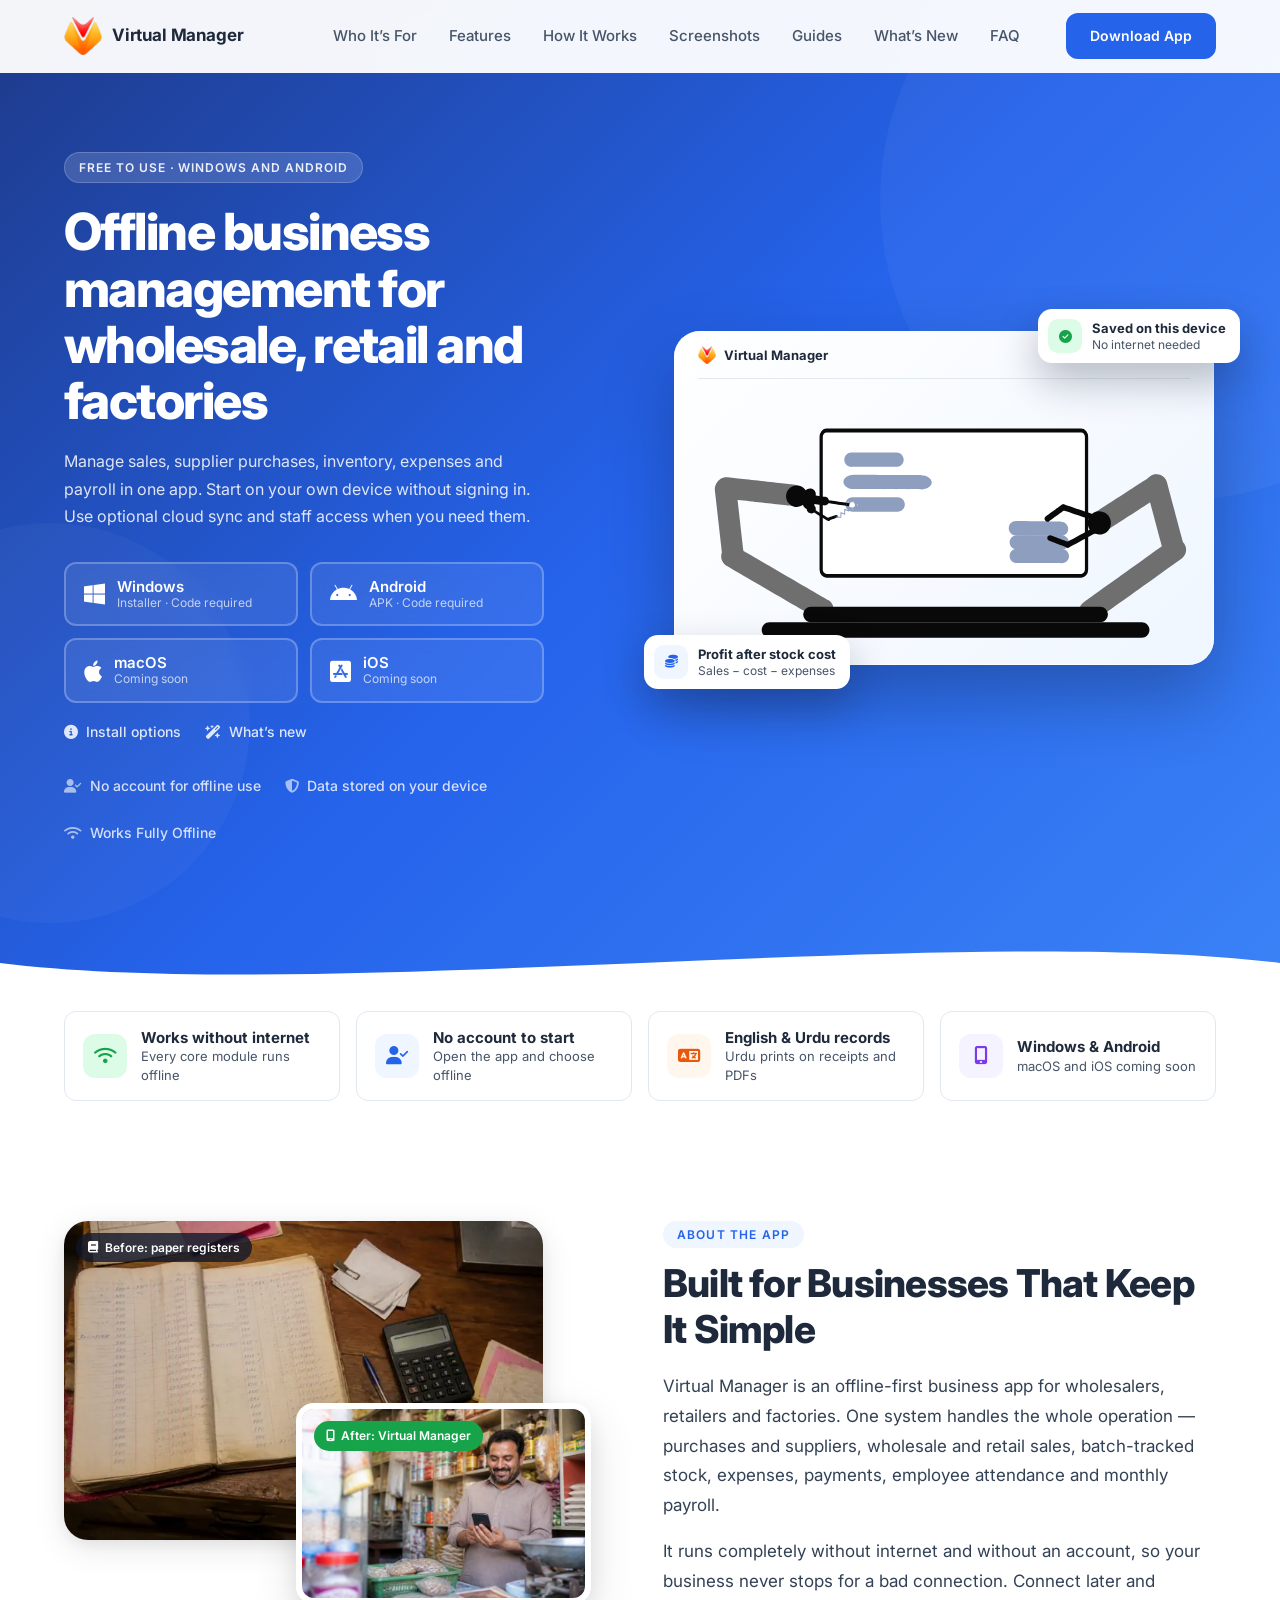
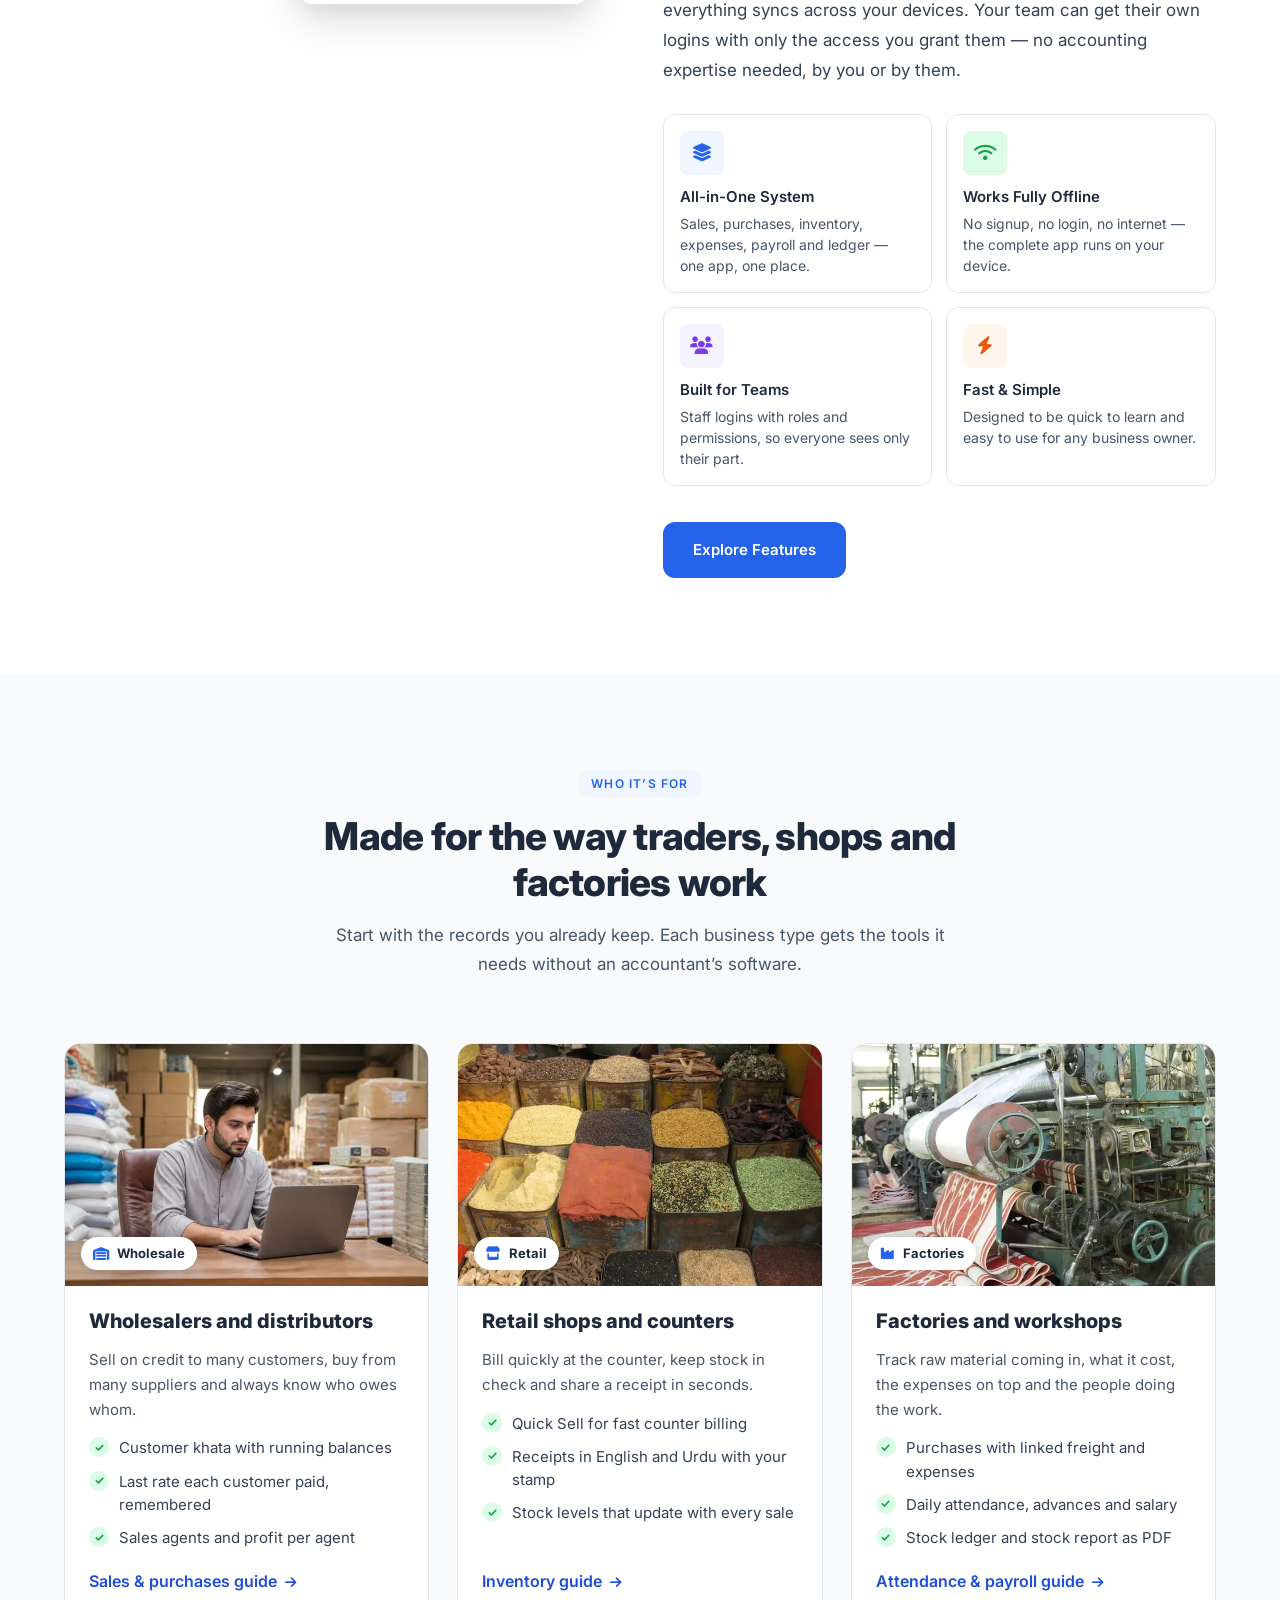
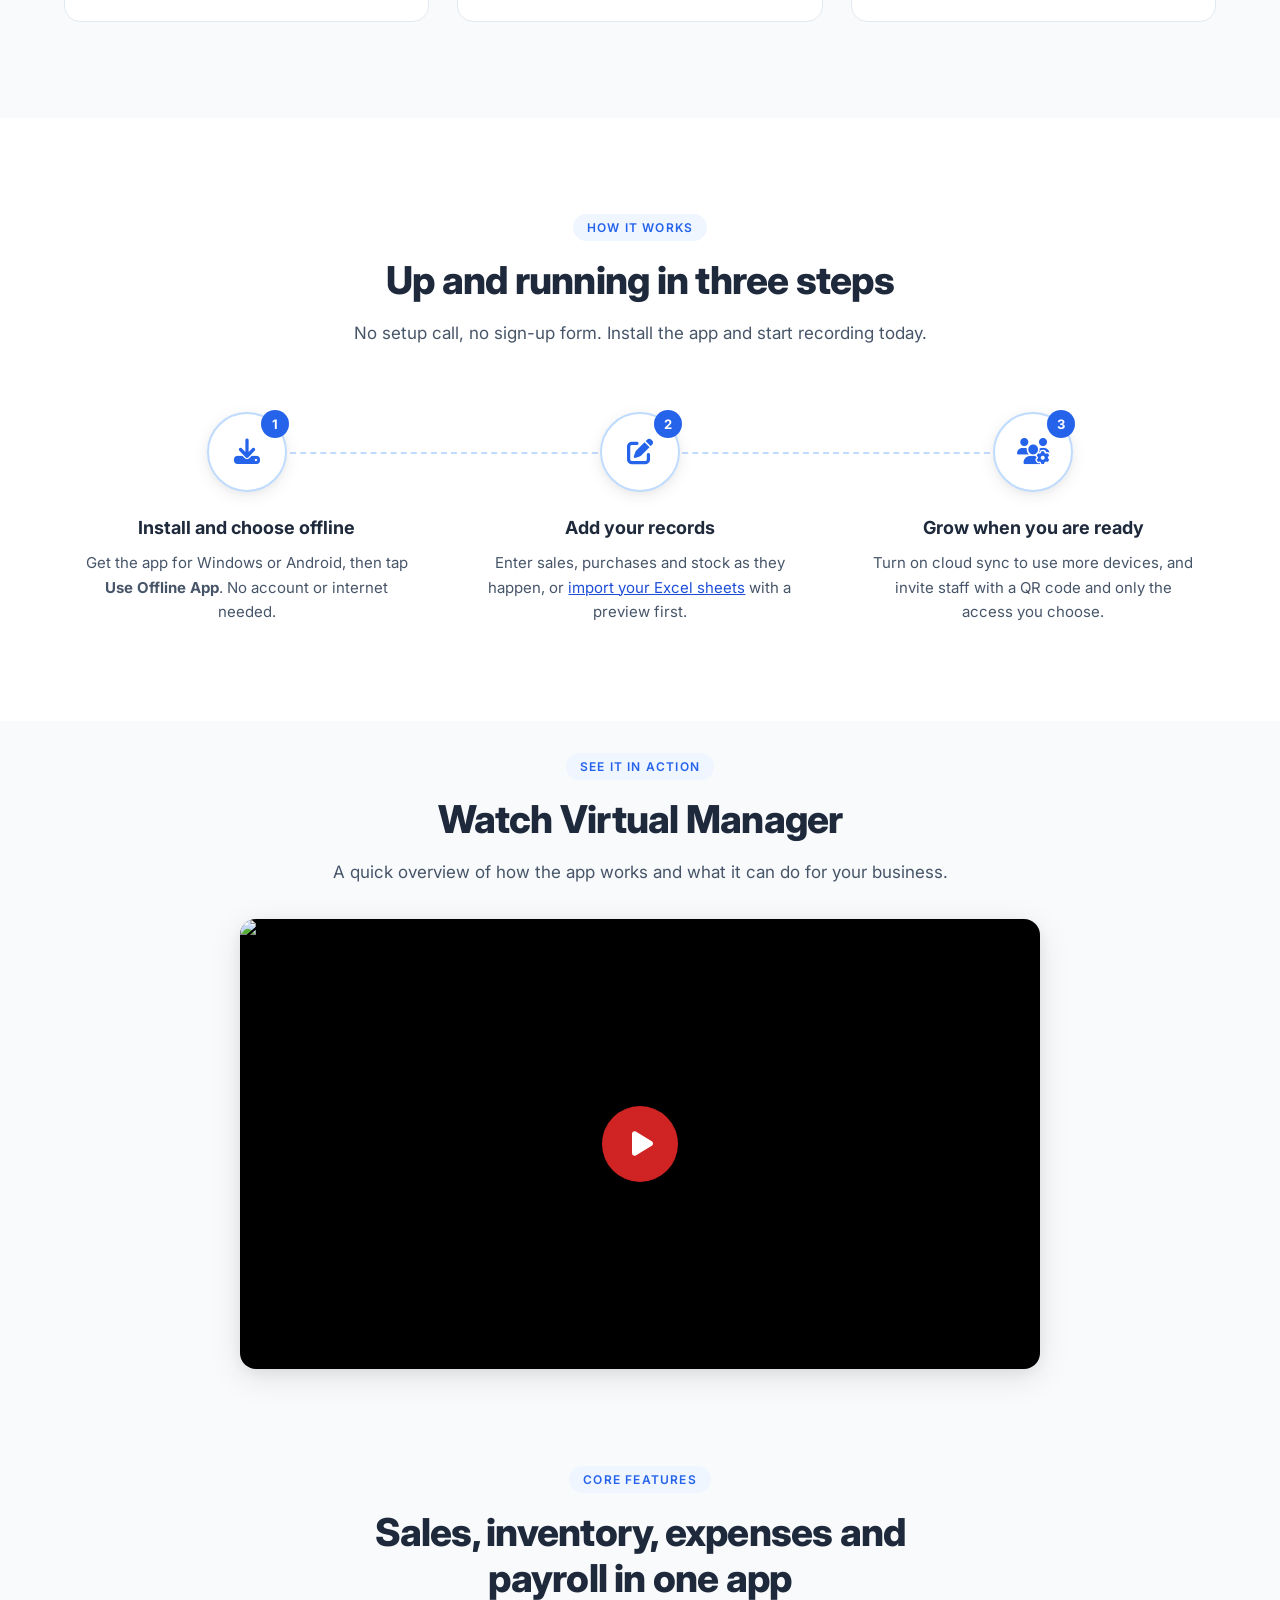
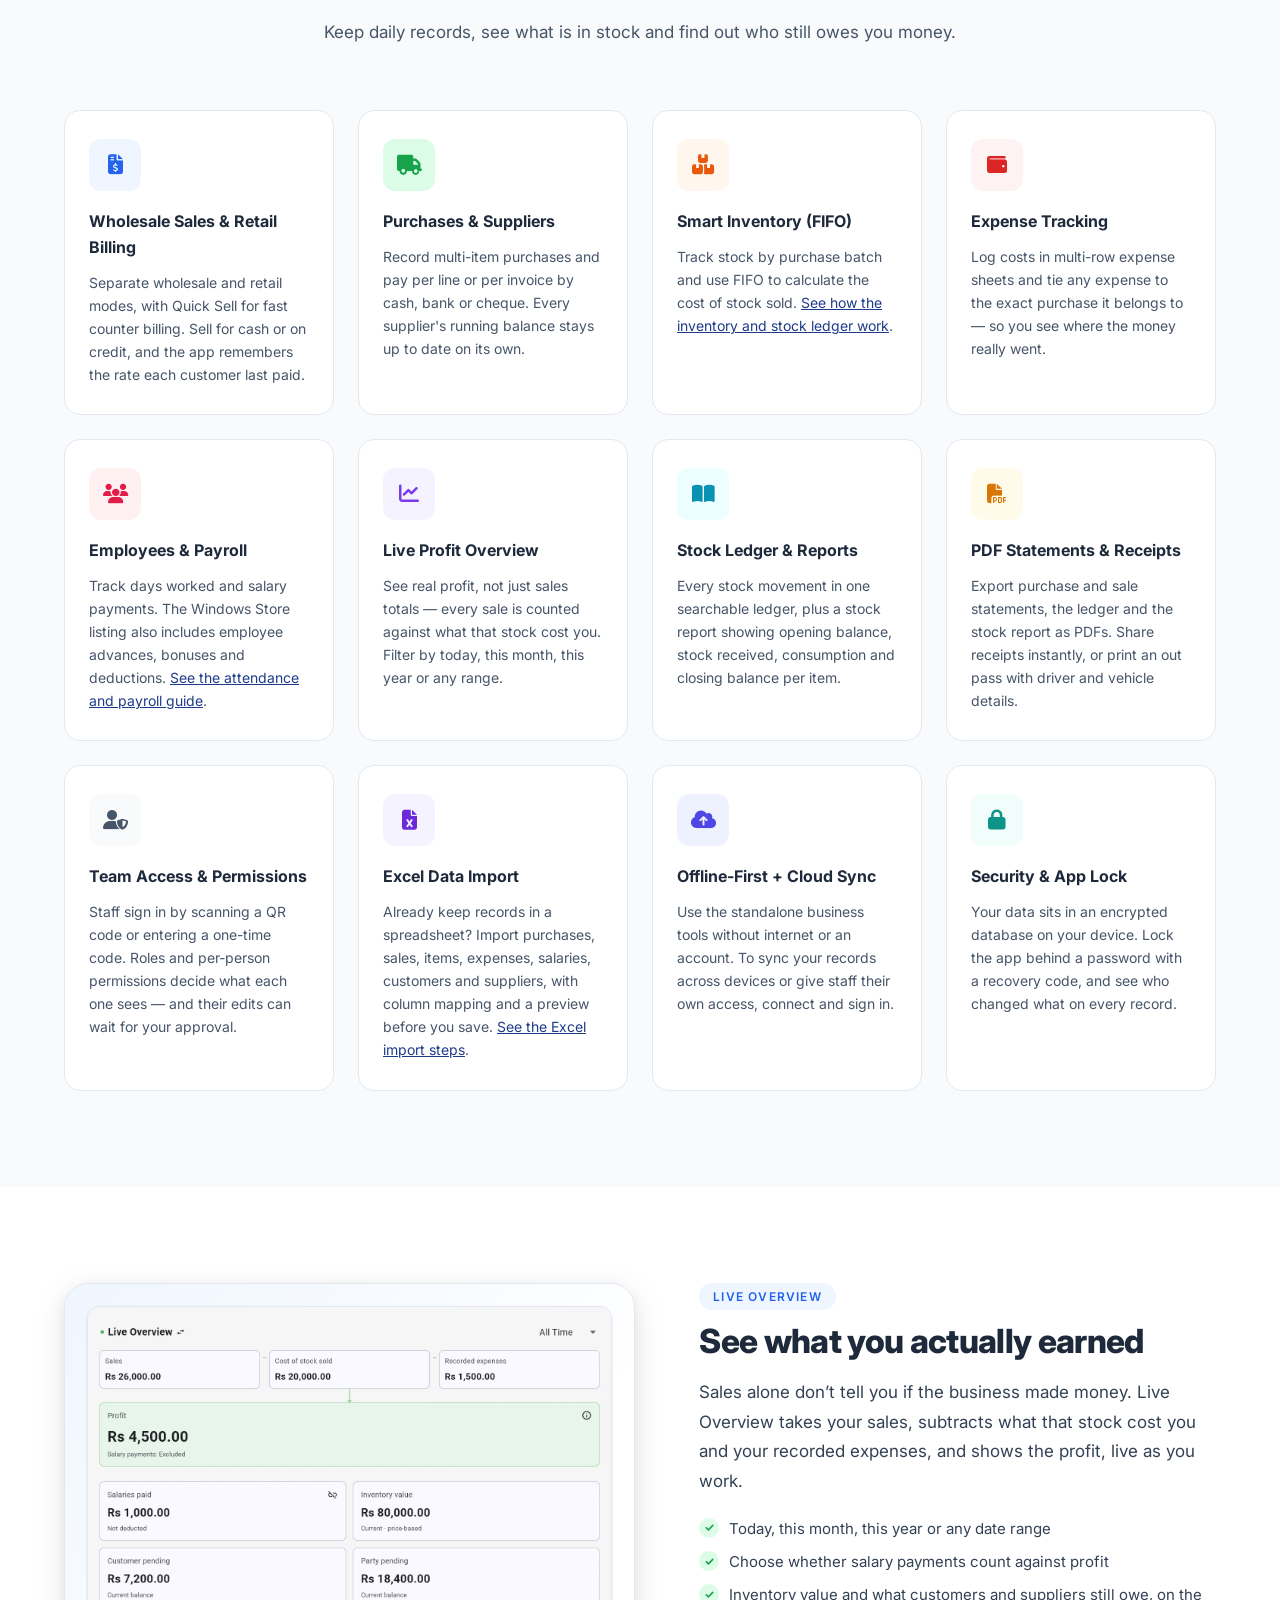
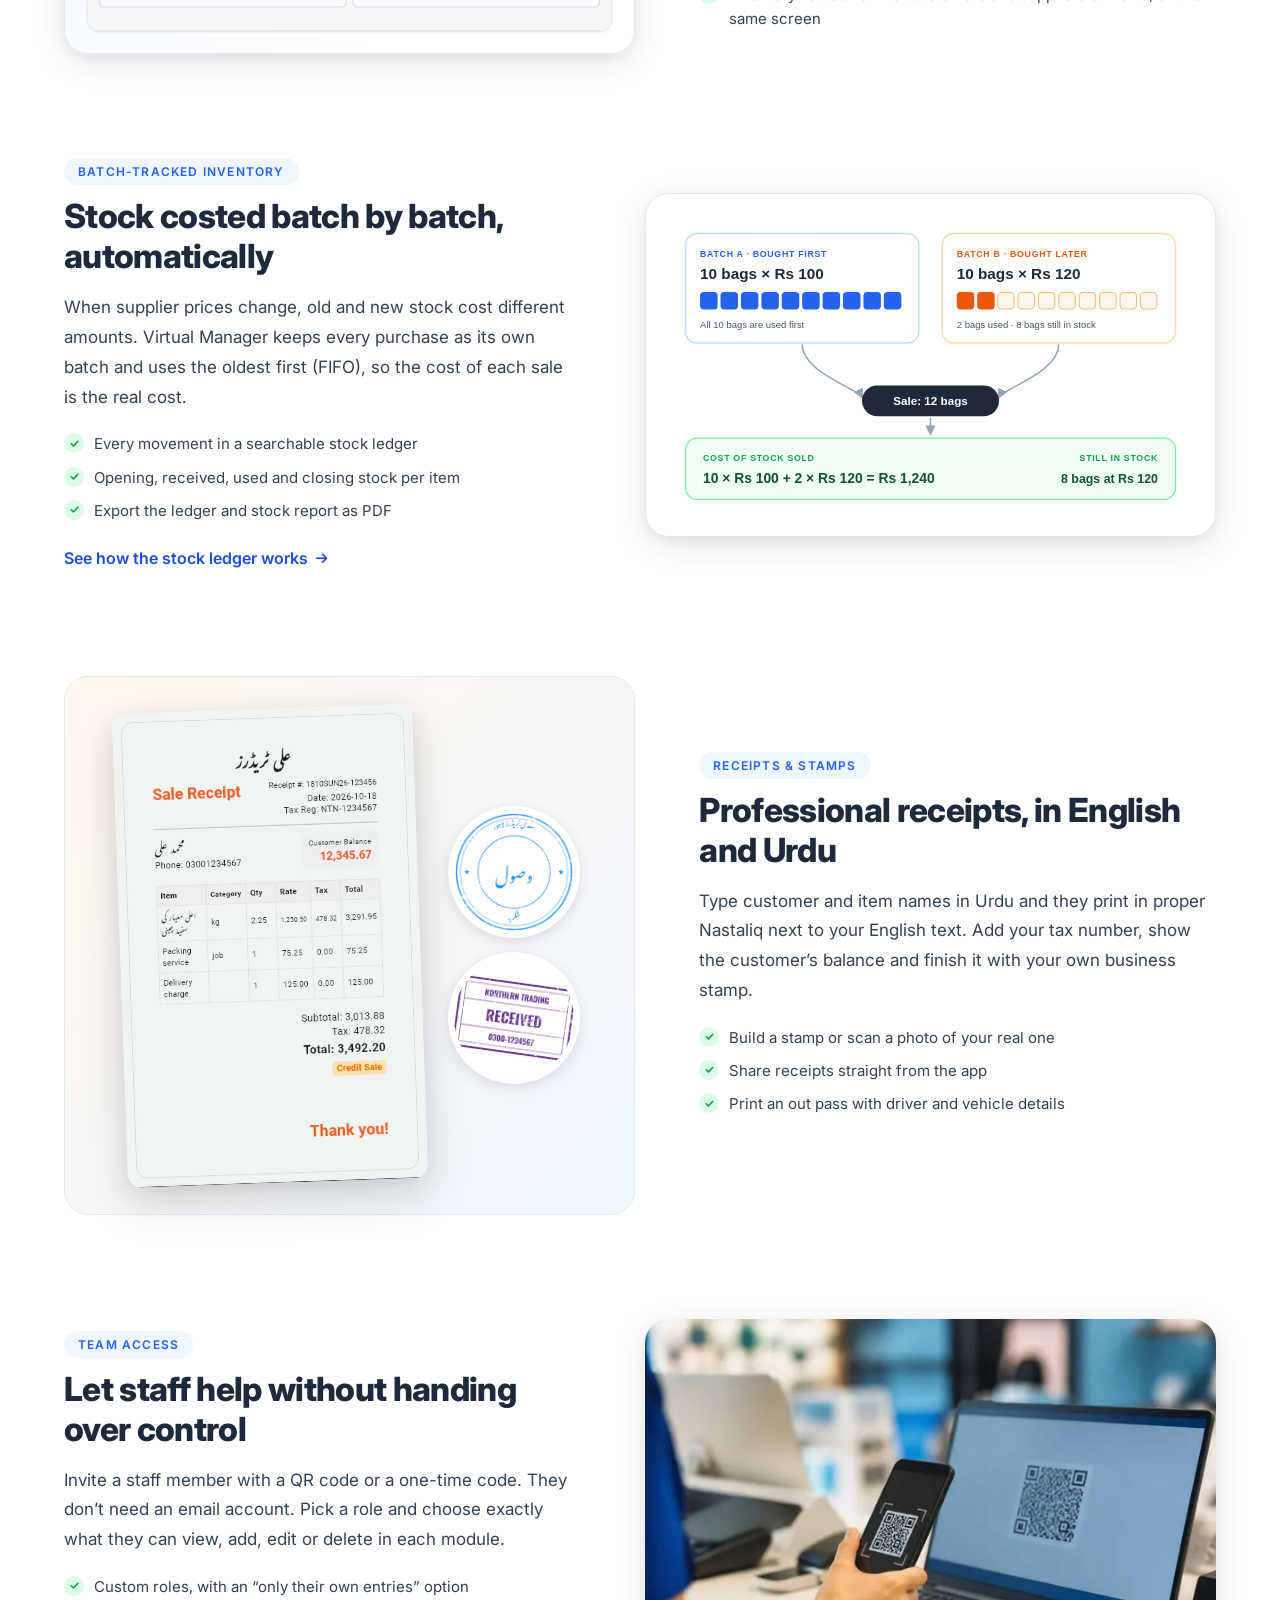
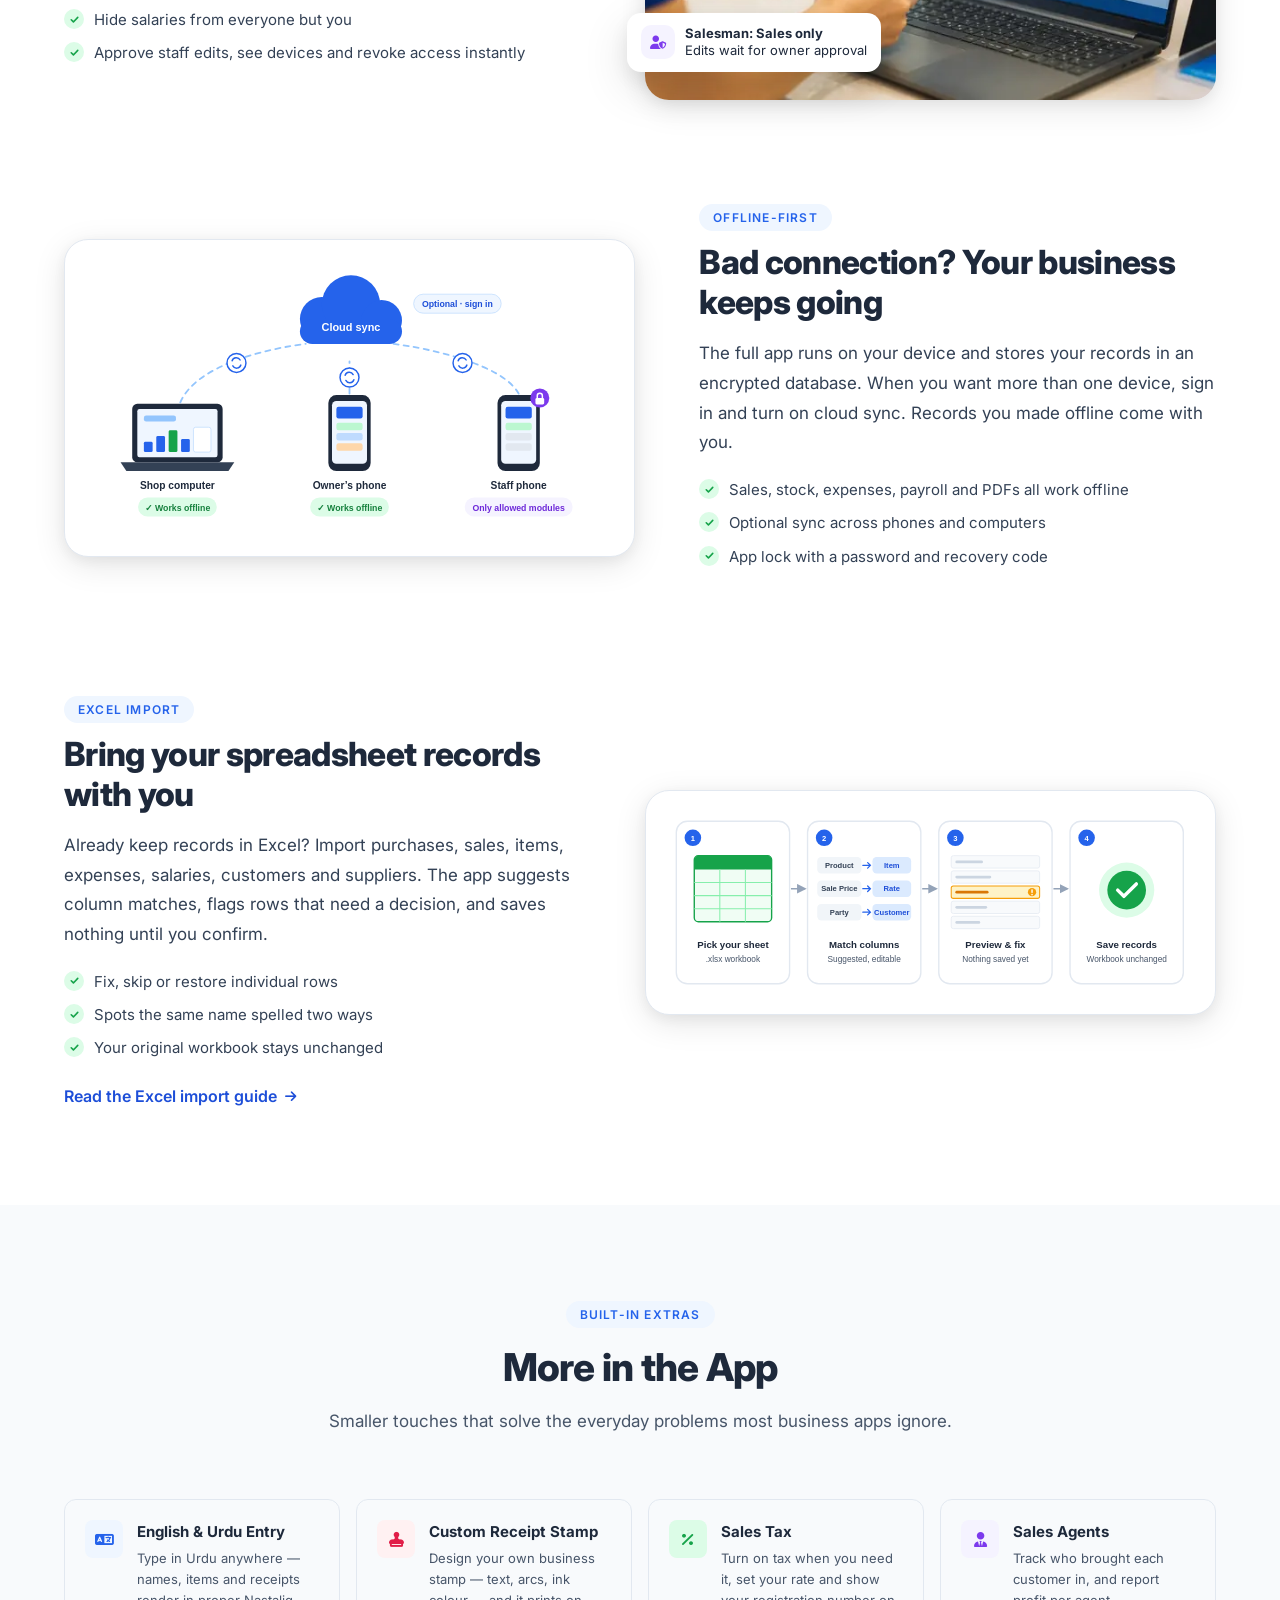
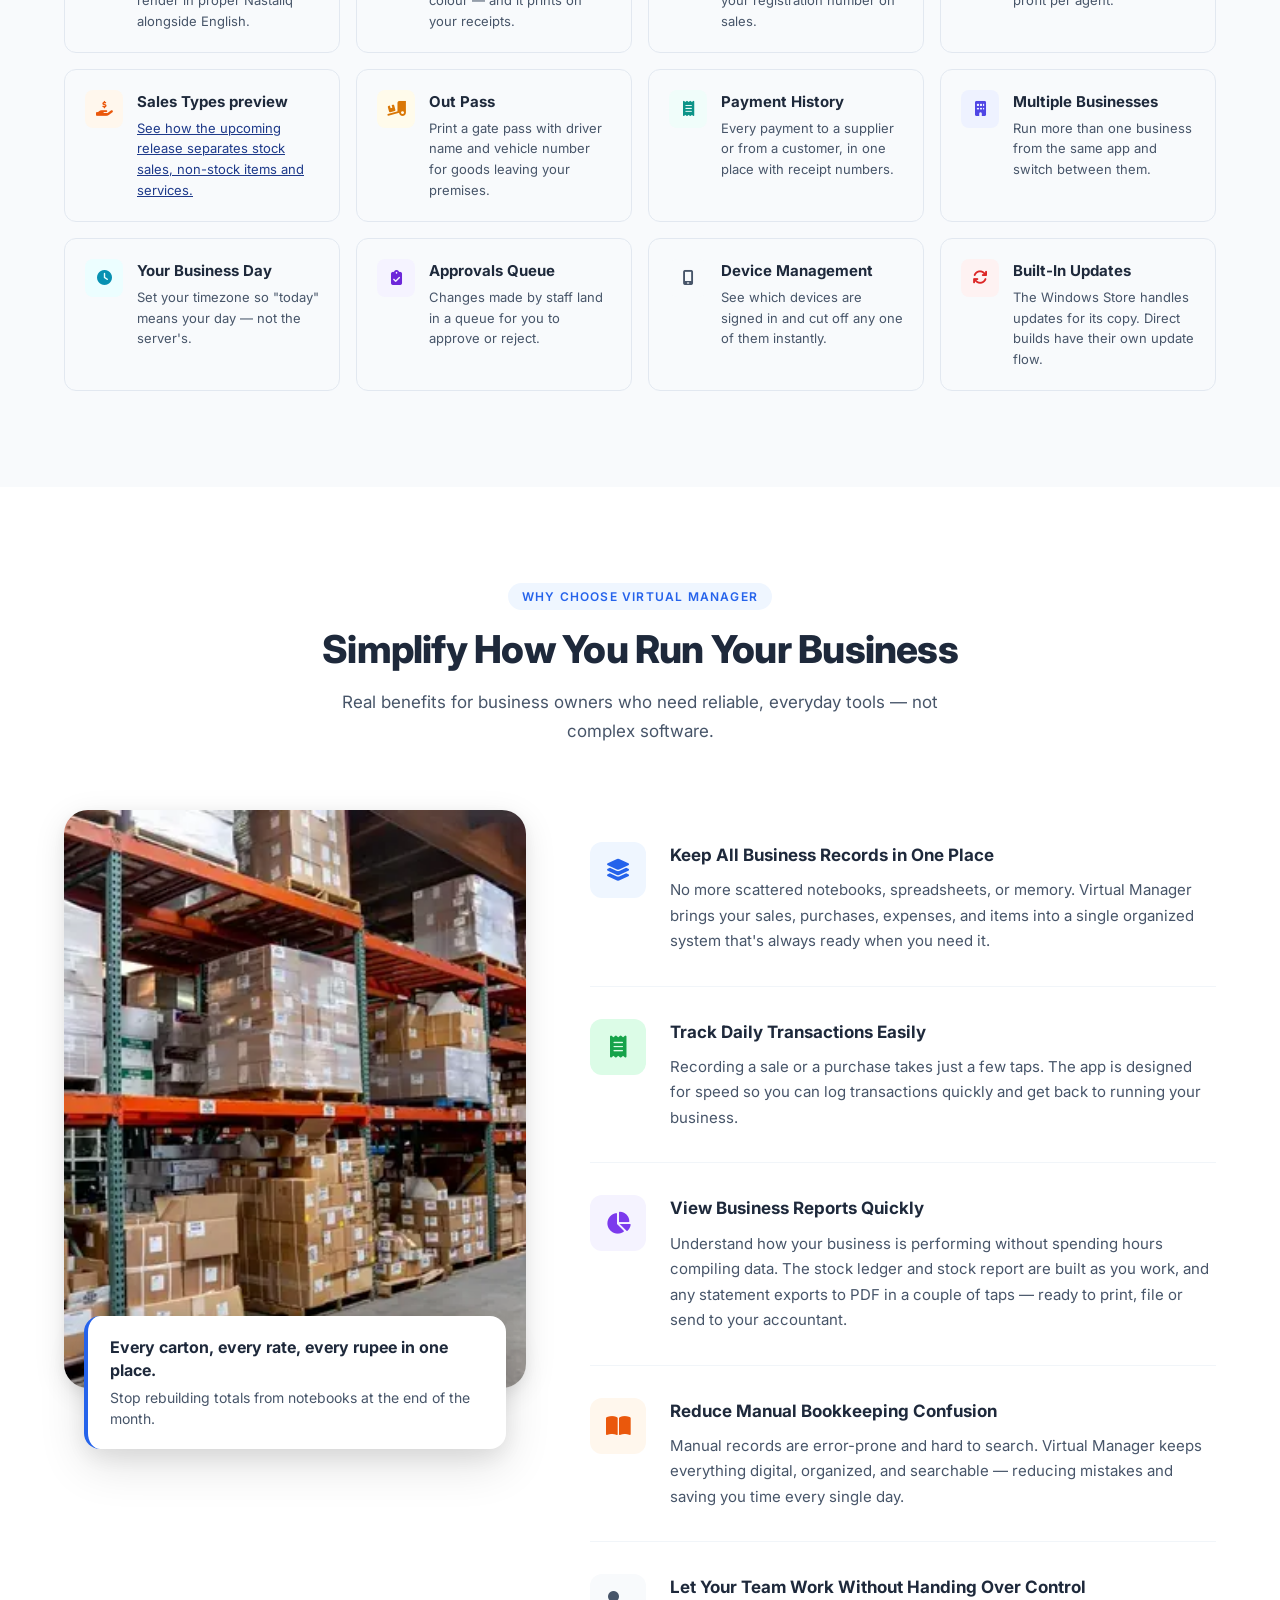
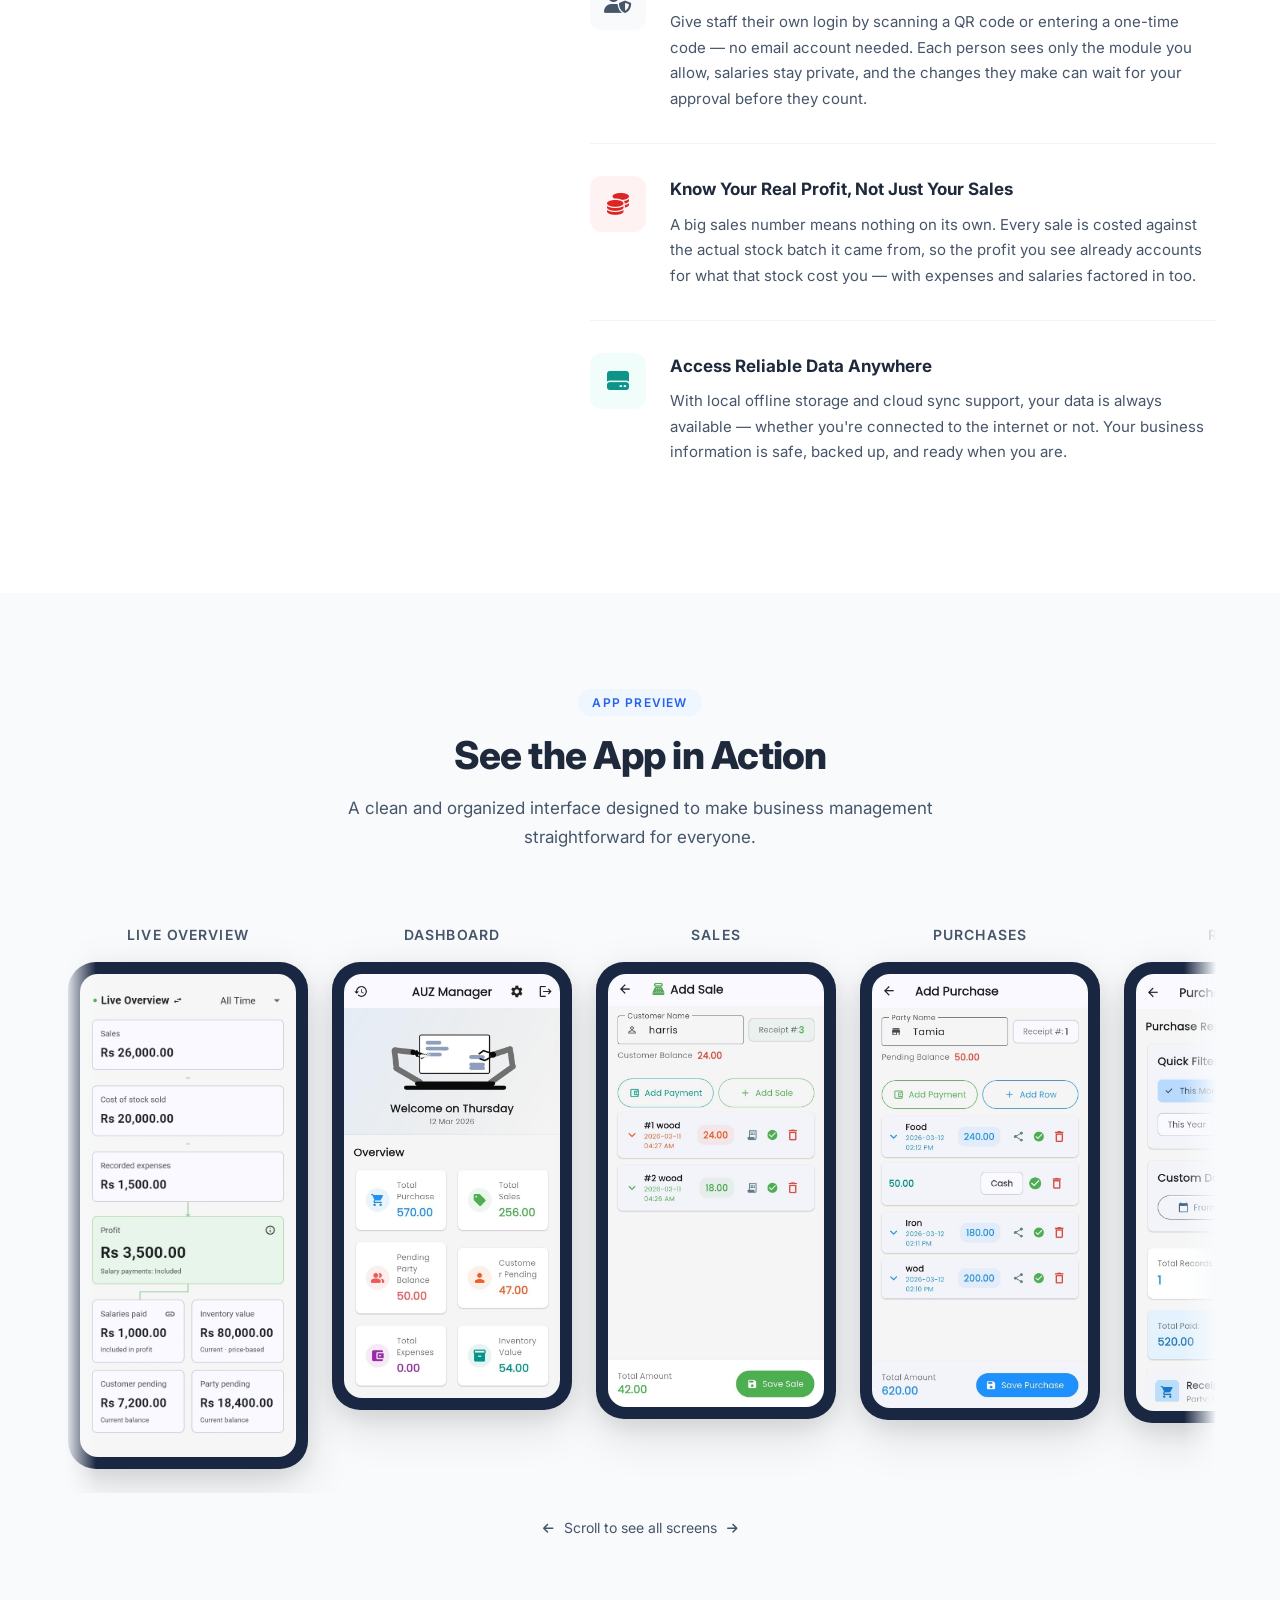
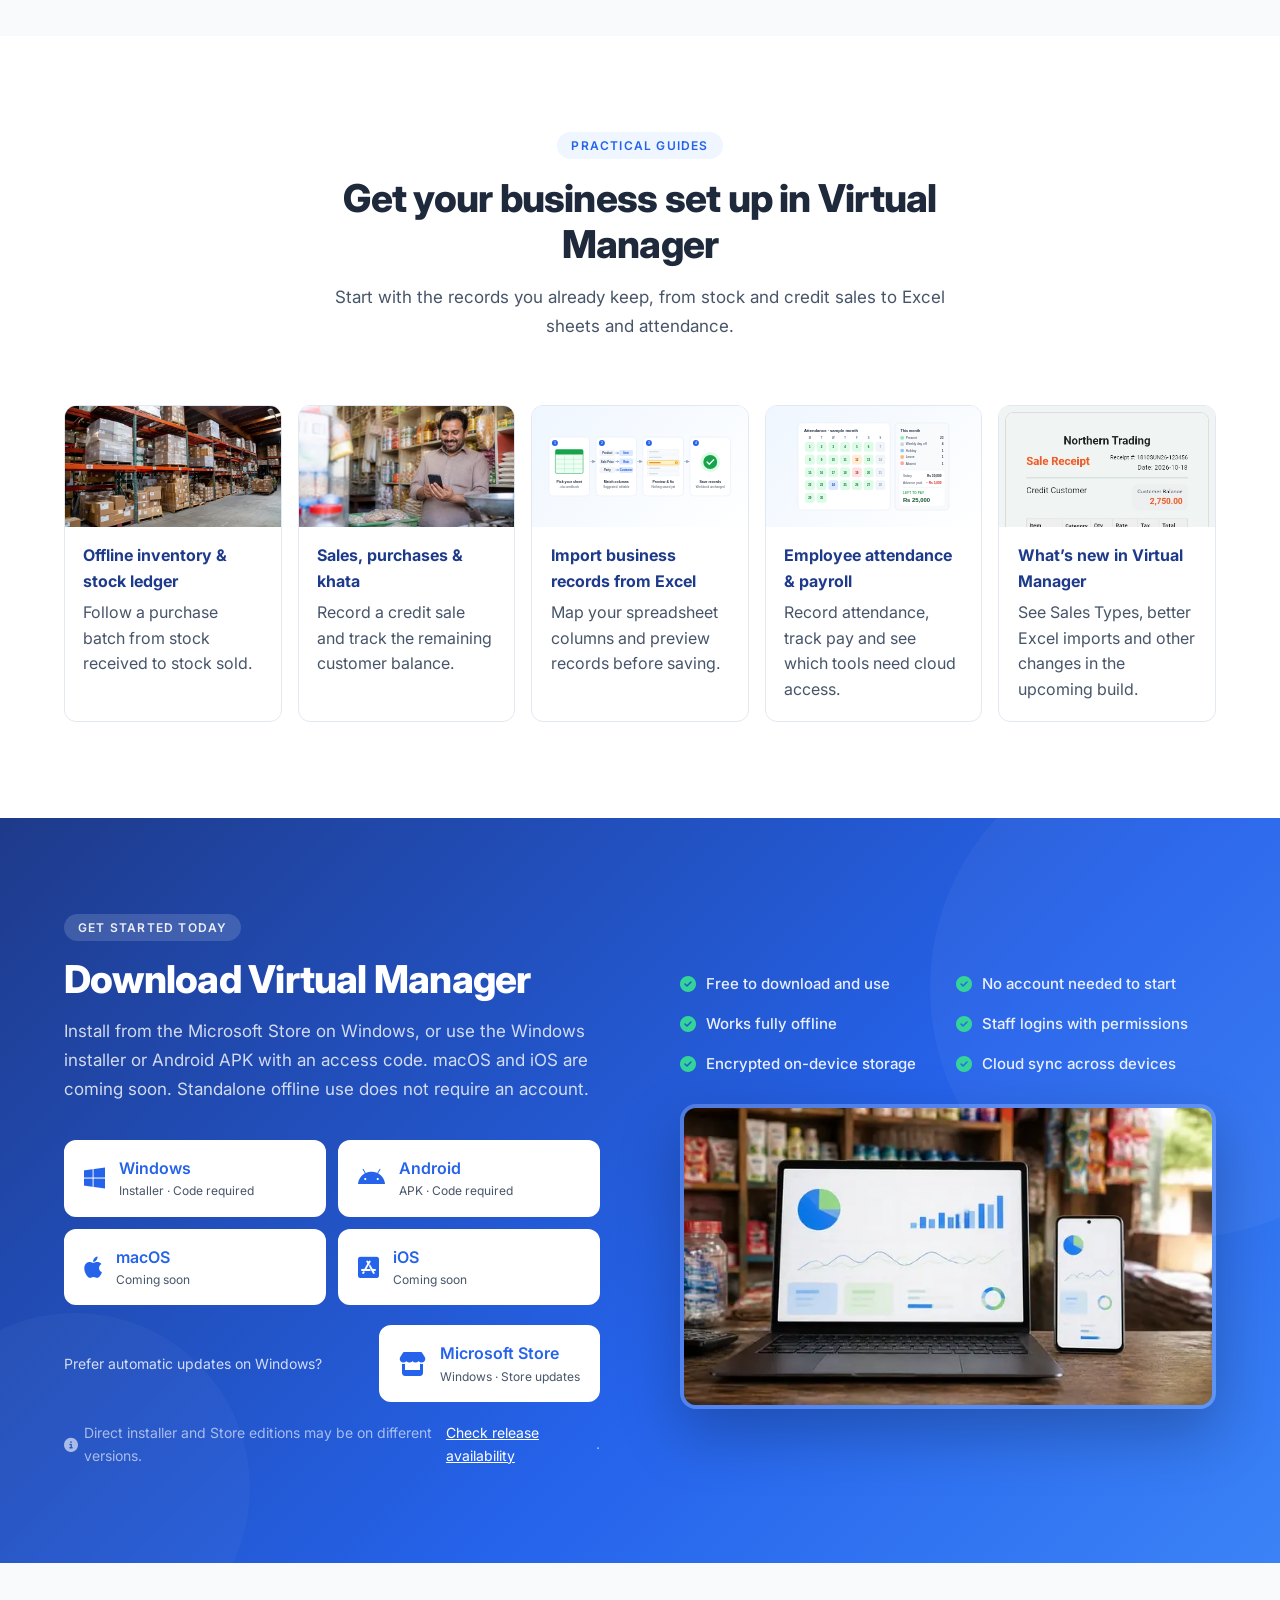
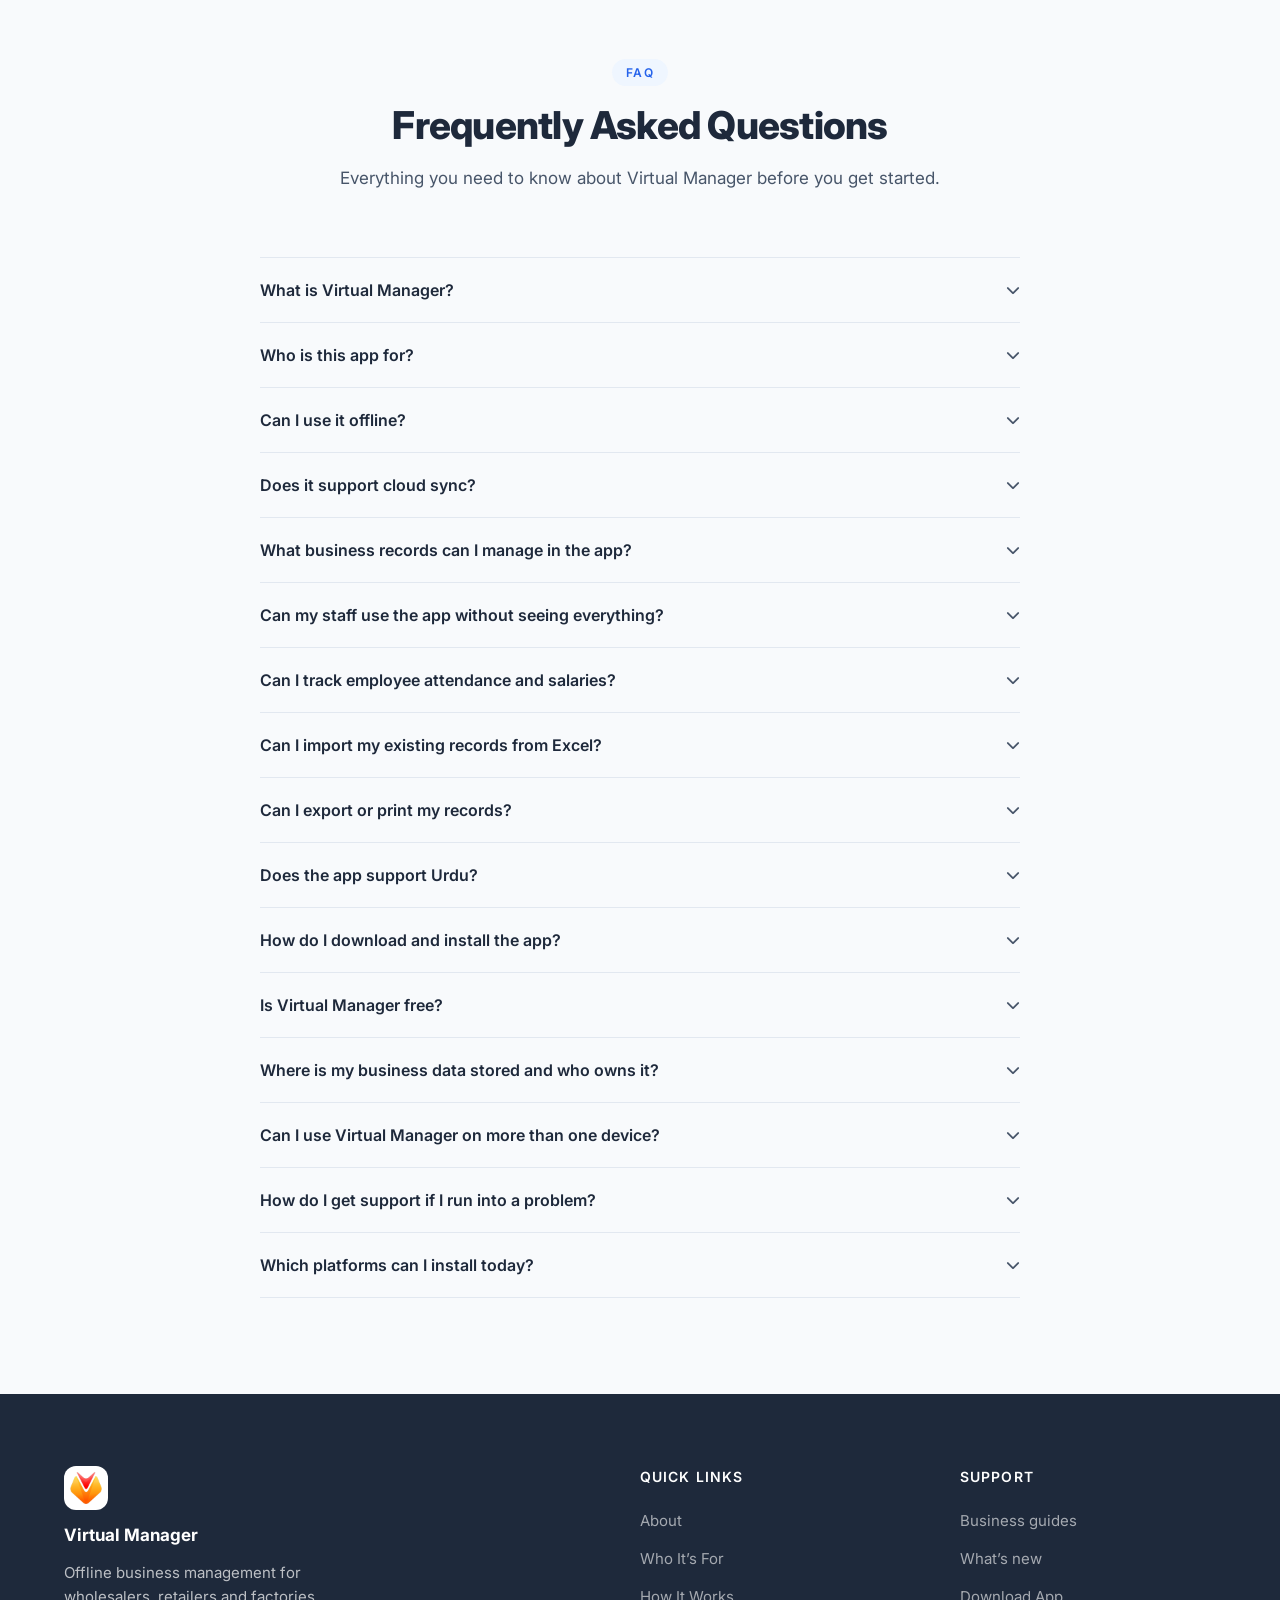
==== commit 676583b6: "Visual refresh: app animation, photos, diagrams and guide pages - Hero: the app's robot/laptop Lotti" ====
--- a/index.html
+++ b/index.html
@@ -6,31 +6,25 @@
   <meta name="viewport" content="width=device-width, initial-scale=1.0" />
   <meta name="theme-color" content="#2563EB" />
 
-  <title>Virtual Manager — Free Offline Business App with Inventory, Payroll & Team Access</title>
-  <meta name="description"
-    content="Free offline-first business app for shops and traders. Sales, purchases, batch-tracked inventory, expenses, employee attendance and payroll, stock ledger and PDF statements — runs with no account and no internet, syncs to the cloud when you connect. Windows and Android." />
-  <meta name="keywords" content="business management app, offline business app, small business inventory app, employee attendance app, payroll app for small business, stock ledger report, FIFO inventory app, staff access control app, offline sales tracker, free shop billing app, purchase and sales record app, excel import business app, urdu business app, retail business software" />
-
-  <link rel="canonical" href="https://virtual-manager.web.app/" />
-
-  <!-- Open Graph -->
+  <title>Offline Business Management Software | Virtual Manager</title>
+  <meta name="description" content="Manage sales, purchases, inventory and payroll offline. Virtual Manager serves wholesalers, retailers and factories on Windows and Android." />
+  <link rel="canonical" href="https://virtualmanager.online/" />
   <meta property="og:type" content="website" />
-  <meta property="og:url" content="https://virtual-manager.web.app/" />
-  <meta property="og:title" content="Virtual Manager — Free Offline Business App" />
-  <meta property="og:description" content="Replace notebooks and spreadsheets. Sales, purchases, inventory, expenses, staff attendance and payroll — plus real profit after stock cost. Works with no account and no internet. Free download." />
-  <meta property="og:image" content="https://virtual-manager.web.app/assets/virtual%20manager%20feature%20image.jpg" />
+  <meta property="og:site_name" content="Virtual Manager" />
+  <meta property="og:url" content="https://virtualmanager.online/" />
+  <meta property="og:title" content="Offline Business Management Software | Virtual Manager" />
+  <meta property="og:description" content="Manage sales, purchases, inventory and payroll offline. Virtual Manager serves wholesalers, retailers and factories on Windows and Android." />
+  <meta property="og:image" content="https://virtualmanager.online/assets/og-image.jpg" />
   <meta property="og:image:width" content="1200" />
   <meta property="og:image:height" content="630" />
-  <meta property="og:site_name" content="Virtual Manager" />
-
-  <!-- Twitter Card -->
+  <meta property="og:image:alt" content="Virtual Manager Live Overview showing sales, stock cost, expenses and profit" />
   <meta name="twitter:card" content="summary_large_image" />
-  <meta name="twitter:title" content="Virtual Manager — Free Offline Business App" />
-  <meta name="twitter:description" content="Replace notebooks and spreadsheets. Sales, purchases, inventory, expenses, staff attendance and payroll — works with no account and no internet, syncs to the cloud." />
-  <meta name="twitter:image" content="https://virtual-manager.web.app/assets/virtual%20manager%20feature%20image.jpg" />
+  <meta name="twitter:title" content="Offline Business Management Software | Virtual Manager" />
+  <meta name="twitter:description" content="Manage sales, purchases, inventory and payroll offline. Virtual Manager serves wholesalers, retailers and factories on Windows and Android." />
+  <meta name="twitter:image" content="https://virtualmanager.online/assets/og-image.jpg" />
 
   <!-- Preload hero image (LCP) -->
-  <link rel="preload" as="image" href="assets/screenshort_dashboard_pc%20.jpg" fetchpriority="high" />
+  <link rel="preload" as="image" href="assets/img/robot-pc-poster.webp" type="image/webp" fetchpriority="high" />
 
   <!-- Google Fonts (only weights actually used) -->
   <link rel="preconnect" href="https://fonts.googleapis.com" />
@@ -44,180 +38,52 @@
   <noscript><link rel="stylesheet" href="https://cdnjs.cloudflare.com/ajax/libs/font-awesome/6.5.0/css/all.min.css" /></noscript>
 
   <!-- Stylesheet -->
-  <link rel="stylesheet" href="css/styles.css?v=4" />
+  <link rel="stylesheet" href="css/styles.css?v=9" />
 
   <!-- Favicon -->
-  <link rel="icon" type="image/svg+xml" href="assets/favicon.svg" />
-  <link rel="apple-touch-icon" href="assets/favicon.svg" />
-
-  <!-- Structured Data: SoftwareApplication -->
+  <link rel="icon" href="assets/favicon.ico" sizes="48x48" />
+  <link rel="icon" type="image/png" sizes="32x32" href="assets/favicon-32.png" />
+  <link rel="apple-touch-icon" href="assets/apple-touch-icon.png" />
+
   <script type="application/ld+json">
-  {
-    "@context": "https://schema.org",
-    "@type": "SoftwareApplication",
-    "name": "Virtual Manager",
-    "description": "Free offline-first business management app for shops and traders. Sales, purchases, batch-tracked inventory, expenses, employee attendance and payroll, stock ledger and PDF statements — with staff logins and permissions, and optional cloud sync.",
-    "applicationCategory": "BusinessApplication",
-    "operatingSystem": "Windows, Android",
-    "softwareVersion": "1.9.8",
-    "offers": {
-      "@type": "Offer",
-      "price": "0",
-      "priceCurrency": "USD"
+{
+  "@context": "https://schema.org",
+  "@graph": [
+    {
+      "@type": "WebSite",
+      "@id": "https://virtualmanager.online/#website",
+      "url": "https://virtualmanager.online/",
+      "name": "Virtual Manager",
+      "inLanguage": "en"
     },
-    "featureList": [
-      "Sales and retail billing with wholesale and retail modes",
-      "Purchase and supplier management with party balances",
-      "FIFO batch-tracked inventory with automatic cost of goods sold",
-      "Expense tracking linked to purchases",
-      "Employee attendance and monthly payroll",
-      "Live profit overview based on real stock cost",
-      "Inventory movement ledger and stock report",
-      "PDF statements, receipts and out pass",
-      "Staff access by QR or one-time code with roles and permissions",
-      "Excel (XLSX) data import",
-      "Works fully offline with optional cloud sync",
-      "Encrypted on-device storage with App Lock"
-    ]
-  }
-  </script>
-
-  <!-- Structured Data: FAQ -->
-  <script type="application/ld+json">
-  {
-    "@context": "https://schema.org",
-    "@type": "FAQPage",
-    "mainEntity": [
-      {
-        "@type": "Question",
-        "name": "What is Virtual Manager?",
-        "acceptedAnswer": {
-          "@type": "Answer",
-          "text": "Virtual Manager is an offline-first business app for small shops, traders and factories. It handles sales, purchases, batch-tracked inventory, expenses, payments, employee attendance and payroll from one organized system, and shows you real profit after stock cost. Your team can get their own logins with limited access. It works with no internet and no account, and syncs to the cloud when you connect — without requiring any accounting expertise."
-        }
+    {
+      "@type": "SoftwareApplication",
+      "@id": "https://virtualmanager.online/#app",
+      "name": "Virtual Manager",
+      "url": "https://virtualmanager.online/",
+      "image": "https://virtualmanager.online/assets/og-image.jpg",
+      "description": "Manage sales, purchases, inventory and payroll offline. Virtual Manager serves wholesalers, retailers and factories on Windows and Android.",
+      "screenshot": "https://virtualmanager.online/assets/img/live-overview-desktop.webp",
+      "applicationCategory": "BusinessApplication",
+      "operatingSystem": "Windows, Android",
+      "installUrl": "https://apps.microsoft.com/detail/9P398S93XZ42",
+      "offers": {
+        "@type": "Offer",
+        "price": 0,
+        "priceCurrency": "USD",
+        "url": "https://virtualmanager.online/#download"
       },
-      {
-        "@type": "Question",
-        "name": "Who is this app for?",
-        "acceptedAnswer": {
-          "@type": "Answer",
-          "text": "Virtual Manager is designed for small business owners, shopkeepers, traders, and anyone running a retail or service-based business. If you currently use notebooks, spreadsheets, or loose papers to keep track of your sales and purchases, this app is built specifically to replace that and make your record keeping much more organized."
-        }
-      },
-      {
-        "@type": "Question",
-        "name": "Can I use it offline?",
-        "acceptedAnswer": {
-          "@type": "Answer",
-          "text": "Yes — completely. The full app runs on your device with no signup, no login and no internet connection at all. Sales, purchases, expenses, inventory, attendance and payroll all work offline, and so do PDF exports and receipts. Cloud sync is optional: connect whenever you want and everything you recorded offline uploads then. Nothing you enter while offline is lost."
-        }
-      },
-      {
-        "@type": "Question",
-        "name": "Does it support cloud sync?",
-        "acceptedAnswer": {
-          "@type": "Answer",
-          "text": "Yes. Sign in and your records back up to the cloud and sync across every device you use. Work you do while offline is queued safely and uploads the moment you reconnect. If you started out offline without an account, you can create one later and bring all your existing data with you."
-        }
-      },
-      {
-        "@type": "Question",
-        "name": "What business records can I manage in the app?",
-        "acceptedAnswer": {
-          "@type": "Answer",
-          "text": "Virtual Manager covers six modules: Purchases (suppliers, purchase entries and payments), Sales (wholesale and retail customers, sales and customer payments), Inventory (items, stock batches and adjustments), Expenses, Employees (attendance, monthly salary and payments) and the Ledger (every stock movement plus a stock report). On top of that you get payment history across all parties, PDF statements, and a live overview of profit for any date range."
-        }
-      },
-      {
-        "@type": "Question",
-        "name": "Can my staff use the app without seeing everything?",
-        "acceptedAnswer": {
-          "@type": "Answer",
-          "text": "Yes. You can create access for a staff member and hand it to them as a QR code to scan or a one-time code to type — they don't need an email account of their own. Each person gets a role, and you can grant or deny individual permissions on top of it, so a salesman sees only sales and a storekeeper only inventory. Salary figures can be hidden from everyone but you. You can also require that edits and deletions made by staff come to you for approval before they take effect, and revoke anyone's access at any time."
-        }
-      },
-      {
-        "@type": "Question",
-        "name": "Can I track employee attendance and salaries?",
-        "acceptedAnswer": {
-          "@type": "Answer",
-          "text": "Yes. Add your employees with their monthly salary and joining date, then mark each day as present, absent, half day or leave. At the end of the month you close the salary period and the app works out what each person is owed from the days they actually worked. You can pay in full or in parts, and every payment is tracked as pending, partially paid or paid."
-        }
-      },
-      {
-        "@type": "Question",
-        "name": "Can I import my existing records from Excel?",
-        "acceptedAnswer": {
-          "@type": "Answer",
-          "text": "Yes. The built-in data importer reads an Excel (.xlsx) workbook and brings in purchases, sales, items, expenses, salaries, customers or suppliers. Pick the sheet and header row, and the app maps your columns for you — you can correct any it gets wrong. It also spots the same person or item spelled differently and offers to merge them. Nothing is saved until you check the preview and confirm."
-        }
-      },
-      {
-        "@type": "Question",
-        "name": "Can I export or print my records?",
-        "acceptedAnswer": {
-          "@type": "Answer",
-          "text": "Yes. You can export a purchase statement, a sale statement, the stock ledger or the stock report as a PDF — for all records, a single month, or any date range you choose — and preview it before you save, print or share it. Individual receipts can be shared straight from the app, and you can print an out pass with the driver's name and vehicle number for goods leaving your premises."
-        }
-      },
-      {
-        "@type": "Question",
-        "name": "Does the app support Urdu?",
-        "acceptedAnswer": {
-          "@type": "Answer",
-          "text": "You can type Urdu anywhere in the app — customer names, item names, notes — and it displays in proper Nastaliq script while your English text keeps its own font. Urdu also renders correctly on printed receipts and PDF exports. You can choose between Jameel Noori Nastaleeq and Noto Nastaliq Urdu in settings. Note that the app's own menus and buttons are in English; it's your data that can be in Urdu."
-        }
-      },
-      {
-        "@type": "Question",
-        "name": "How do I download and install the app?",
-        "acceptedAnswer": {
-          "@type": "Answer",
-          "text": "Pick your platform in the download section. On Windows you'll get an installer — unzip it and run the setup. On Android you'll get an APK file; open it and allow installation from your browser when your phone asks. Either way the app is ready in a few minutes, and you can start using it straight away without creating an account."
-        }
-      },
-      {
-        "@type": "Question",
-        "name": "Is Virtual Manager free?",
-        "acceptedAnswer": {
-          "@type": "Answer",
-          "text": "Yes. Virtual Manager is free to download and use. The core features — sales, purchases, inventory, expenses, employees and payroll, the stock ledger, PDF exports and offline access — are available at no cost and with no subscription required."
-        }
-      },
-      {
-        "@type": "Question",
-        "name": "Where is my business data stored and who owns it?",
-        "acceptedAnswer": {
-          "@type": "Answer",
-          "text": "Your data is stored locally on your own device by default, and it always belongs to you. If you turn on cloud sync, an encrypted backup is also stored in the cloud so you can restore it on another device. We never sell or share your business records."
-        }
-      },
-      {
-        "@type": "Question",
-        "name": "Can I use Virtual Manager on more than one device?",
-        "acceptedAnswer": {
-          "@type": "Answer",
-          "text": "Yes. Sign in with the same account on each device and your sales, purchases, inventory and payroll stay in sync between your phone, your laptop and your shop computer. One detail worth knowing: staff accounts are limited to one device at a time for entering data. If a staff member signs in somewhere new, their old device switches to view-only and anything it had not yet synced is kept safe rather than discarded. As the owner you are not restricted this way."
-        }
-      },
-      {
-        "@type": "Question",
-        "name": "How do I get support if I run into a problem?",
-        "acceptedAnswer": {
-          "@type": "Answer",
-          "text": "Email us at support@virtual-manager.app with a short description of the issue and, if possible, a screenshot. We usually reply within one business day."
-        }
-      },
-      {
-        "@type": "Question",
-        "name": "When will the iOS and macOS versions be available?",
-        "acceptedAnswer": {
-          "@type": "Answer",
-          "text": "Both are in active development — the iOS build will be released through the App Store, and a macOS build will follow. Until then you can use Virtual Manager on Android and Windows, and your data syncs between them. Email us if you'd like to be notified at launch."
-        }
-      }
-    ]
-  }
+      "featureList": [
+        "Offline sales, purchases and customer balances without an account",
+        "Batch-tracked FIFO inventory and stock reports",
+        "Employee attendance and payroll",
+        "Excel workbook import",
+        "PDF statements and receipts",
+        "Optional cloud sync and staff permissions"
+      ]
+    }
+  ]
+}
   </script>
 </head>
 
@@ -229,19 +95,19 @@
   <header class="navbar" id="navbar">
     <div class="container navbar__inner">
       <a href="#" class="navbar__brand">
-        <div class="navbar__logo" aria-hidden="true">
-          <i class="fa-solid fa-chart-line"></i>
+        <div class="navbar__logo navbar__logo--img" aria-hidden="true">
+          <img src="assets/logo-96.png" alt="" width="38" height="38" />
         </div>
         <span class="navbar__name">Virtual Manager</span>
       </a>
 
       <nav class="navbar__nav" id="navMenu" aria-label="Primary">
-        <a href="#about" class="nav-link">About</a>
-        <a href="#video" class="nav-link">Video</a>
+        <a href="#industries" class="nav-link">Who It’s For</a>
         <a href="#features" class="nav-link">Features</a>
-        <a href="#more" class="nav-link">More</a>
-        <a href="#how-it-helps" class="nav-link">How It Helps</a>
+        <a href="#how-it-works" class="nav-link">How It Works</a>
         <a href="#screenshots" class="nav-link">Screenshots</a>
+        <a href="#guides" class="nav-link">Guides</a>
+        <a href="/whats-new.html" class="nav-link">What’s New</a>
         <a href="#faq" class="nav-link">FAQ</a>
       </nav>
 
@@ -259,22 +125,49 @@
 
     <!-- ===== HERO ===== -->
     <section class="hero" id="hero">
-      <div class="container hero__inner">
-        <div class="hero__content">
-          <span class="hero__badge">Free · Offline-First · Team Access</span>
-          <h1 class="hero__headline">Replace Notebooks.<br />Run Your Shop in Minutes.</h1>
+      <div class="container hero__inner hero__inner--lottie">
+        <div class="hero__intro">
+          <span class="hero__badge">Free to use · Windows and Android</span>
+          <h1 class="hero__headline">Offline business management for wholesale, retail and factories</h1>
           <p class="hero__subtext">
-            Record a sale in seconds. See real profit after what the stock actually cost you. Track staff attendance
-            and salaries, and give your team their own logins that show only what you allow. Virtual Manager runs
-            fully offline — no account needed to start.
+            Manage sales, supplier purchases, inventory, expenses and payroll in one app. Start on your own device
+            without signing in. Use optional cloud sync and staff access when you need them.
           </p>
+        </div>
+
+        <div class="hero__visual">
+          <div class="hero-anim" id="heroAnim" role="img"
+            aria-label="Animation of two robot arms organising business records on a laptop screen">
+            <div class="hero-anim__bar" aria-hidden="true">
+              <img src="assets/logo-96.png" width="18" height="18" alt="" />
+              <span>Virtual Manager</span>
+              <span class="hero-anim__dots"><i></i><i></i><i></i></span>
+            </div>
+            <div class="hero-anim__stage">
+              <img class="hero-anim__poster" src="assets/img/robot-pc-poster.webp" width="1020" height="510"
+                alt="" fetchpriority="high" decoding="async" />
+              <div class="hero-anim__player" id="heroAnimPlayer" aria-hidden="true"
+                data-src="assets/animations/robot-pc.json"></div>
+            </div>
+            <div class="hero-chip hero-chip--offline" aria-hidden="true">
+              <span class="hero-chip__icon"><i class="fa-solid fa-circle-check"></i></span>
+              <span><strong>Saved on this device</strong><small>No internet needed</small></span>
+            </div>
+            <div class="hero-chip hero-chip--profit" aria-hidden="true">
+              <span class="hero-chip__icon"><i class="fa-solid fa-coins"></i></span>
+              <span><strong>Profit after stock cost</strong><small>Sales − cost − expenses</small></span>
+            </div>
+          </div>
+        </div>
+
+        <div class="hero__cta">
           <div class="hero__actions hero__actions--grid">
             <a href="https://hfeexvvtlkptlewexgzc.supabase.co/storage/v1/object/public/releases/latest-windows-installer.zip"
               class="btn btn--platform" rel="noopener">
               <i class="fa-brands fa-windows" aria-hidden="true"></i>
               <span>
                 <strong>Windows</strong>
-                <small>Installer · Win 10+</small>
+                <small>Installer · Code required</small>
               </span>
             </a>
             <a href="https://hfeexvvtlkptlewexgzc.supabase.co/storage/v1/object/public/releases/latest.apk"
@@ -282,60 +175,34 @@
               <i class="fa-brands fa-android" aria-hidden="true"></i>
               <span>
                 <strong>Android</strong>
-                <small>APK · Android 7+</small>
+                <small>APK · Code required</small>
               </span>
             </a>
             <a href="#faq" class="btn btn--platform">
               <i class="fa-brands fa-apple" aria-hidden="true"></i>
-              <span>
-                <strong>macOS</strong>
-                <small>Coming soon</small>
-              </span>
+              <span><strong>macOS</strong><small>Coming soon</small></span>
             </a>
             <a href="#faq" class="btn btn--platform">
               <i class="fa-brands fa-app-store-ios" aria-hidden="true"></i>
-              <span>
-                <strong>iOS</strong>
-                <small>Coming soon</small>
-              </span>
+              <span><strong>iOS</strong><small>Coming soon</small></span>
             </a>
+          </div>
+          <div class="hero__secondary-links">
+            <a href="#download"><i class="fa-solid fa-circle-info" aria-hidden="true"></i> Install options</a>
+            <a href="/whats-new.html"><i class="fa-solid fa-wand-magic-sparkles" aria-hidden="true"></i> What’s new</a>
           </div>
           <div class="hero__trust">
             <div class="hero__trust-item">
-              <i class="fa-solid fa-star" aria-hidden="true"></i>
-              <span>4.8 / 5 from early users</span>
+              <i class="fa-solid fa-user-check" aria-hidden="true"></i>
+              <span>No account for offline use</span>
             </div>
             <div class="hero__trust-item">
               <i class="fa-solid fa-shield-halved" aria-hidden="true"></i>
-              <span>Secure &amp; Private</span>
+              <span>Data stored on your device</span>
             </div>
             <div class="hero__trust-item">
               <i class="fa-solid fa-wifi" aria-hidden="true"></i>
               <span>Works Fully Offline</span>
-            </div>
-          </div>
-        </div>
-
-        <div class="hero__visual">
-          <div class="device-mockups">
-            <div class="laptop-mockup">
-              <div class="laptop-mockup__screen">
-                <div class="laptop-mockup__bezel">
-                  <img src="assets/screenshort_dashboard_pc%20.jpg" alt="Virtual Manager desktop dashboard showing sales, purchases and reports"
-                    class="laptop-mock-img" width="1257" height="806" fetchpriority="high" decoding="async" />
-                </div>
-              </div>
-              <div class="laptop-mockup__base">
-                <div class="laptop-mockup__notch"></div>
-              </div>
-            </div>
-            <div class="phone-mockup">
-              <div class="phone-mockup__frame">
-                <div class="phone-mockup__screen">
-                  <img src="assets/screenshot-dashboard.jpeg" alt="Virtual Manager mobile dashboard"
-                    class="hero-mock-img" width="320" height="640" decoding="async" />
-                </div>
-              </div>
             </div>
           </div>
         </div>
@@ -348,14 +215,52 @@
       </div>
     </section>
 
+    <!-- ===== PROOF STRIP ===== -->
+    <section class="proof-strip" aria-label="Key facts">
+      <div class="container">
+        <ul class="proof-strip__list">
+          <li class="proof-item">
+            <span class="proof-item__icon proof-item__icon--green" aria-hidden="true"><i class="fa-solid fa-wifi"></i></span>
+            <span><strong>Works without internet</strong><span>Every core module runs offline</span></span>
+          </li>
+          <li class="proof-item">
+            <span class="proof-item__icon" aria-hidden="true"><i class="fa-solid fa-user-check"></i></span>
+            <span><strong>No account to start</strong><span>Open the app and choose offline</span></span>
+          </li>
+          <li class="proof-item">
+            <span class="proof-item__icon proof-item__icon--orange" aria-hidden="true"><i class="fa-solid fa-language"></i></span>
+            <span><strong>English &amp; Urdu records</strong><span>Urdu prints on receipts and PDFs</span></span>
+          </li>
+          <li class="proof-item">
+            <span class="proof-item__icon proof-item__icon--purple" aria-hidden="true"><i class="fa-solid fa-mobile-screen-button"></i></span>
+            <span><strong>Windows &amp; Android</strong><span>macOS and iOS coming soon</span></span>
+          </li>
+        </ul>
+      </div>
+    </section>
+
     <!-- ===== ABOUT ===== -->
     <section class="about section" id="about">
-      <div class="container about__inner">
+      <div class="container about__inner about__inner--media">
+        <div class="about__media">
+          <figure class="about__photo about__photo--main">
+            <img src="assets/img/paper-khata-1200.webp" srcset="assets/img/paper-khata-640.webp 640w, assets/img/paper-khata-1200.webp 1200w"
+              sizes="(max-width: 768px) 90vw, 560px" width="1200" height="800" loading="lazy" decoding="async"
+              alt="An open handwritten ledger register with a calculator and loose receipts on a shop desk" />
+            <figcaption class="photo-tag"><i class="fa-solid fa-book" aria-hidden="true"></i> Before: paper registers</figcaption>
+          </figure>
+          <figure class="about__photo about__photo--inset">
+            <img src="assets/img/shopkeeper-phone-640.webp" width="640" height="427" loading="lazy" decoding="async"
+              alt="A shopkeeper smiling as he records a sale on his phone behind the counter" />
+            <figcaption class="photo-tag photo-tag--green"><i class="fa-solid fa-mobile-screen" aria-hidden="true"></i> After: Virtual Manager</figcaption>
+          </figure>
+        </div>
+
         <div class="about__text">
           <span class="section-label">About the App</span>
           <h2 class="section-title">Built for Businesses That Keep It Simple</h2>
           <p class="section-body">
-            Virtual Manager is an offline-first business app for shops, traders and small factories. One system handles
+            Virtual Manager is an offline-first business app for wholesalers, retailers and factories. One system handles
             the whole operation — purchases and suppliers, wholesale and retail sales, batch-tracked stock, expenses,
             payments, employee attendance and monthly payroll.
           </p>
@@ -364,10 +269,8 @@
             connection. Connect later and everything syncs across your devices. Your team can get their own logins with
             only the access you grant them — no accounting expertise needed, by you or by them.
           </p>
-          <a href="#features" class="btn btn--primary">Explore Features</a>
-        </div>
-
-        <div class="about__badges">
+
+        <div class="about__badges about__badges--grid">
           <div class="about__badge">
             <div class="about__badge-icon">
               <i class="fa-solid fa-layer-group"></i>
@@ -405,6 +308,106 @@
             </div>
           </div>
         </div>
+          <a href="#features" class="btn btn--primary">Explore Features</a>
+        </div>
+      </div>
+    </section>
+
+    <!-- ===== WHO IT'S FOR ===== -->
+    <section class="industries section section--alt" id="industries">
+      <div class="container">
+        <div class="section-header">
+          <span class="section-label">Who It’s For</span>
+          <h2 class="section-title">Made for the way traders, shops and factories work</h2>
+          <p class="section-subtitle">Start with the records you already keep. Each business type gets the tools it needs without an accountant’s software.</p>
+        </div>
+
+        <div class="industries__grid">
+          <article class="industry-card">
+            <div class="industry-card__media">
+              <img src="assets/img/wholesaler-laptop-640.webp" srcset="assets/img/wholesaler-laptop-640.webp 640w, assets/img/wholesaler-laptop-1200.webp 1200w"
+                sizes="(max-width: 768px) 92vw, (max-width: 1024px) 46vw, 380px" width="640" height="427" loading="lazy" decoding="async"
+                alt="A wholesaler checking stock records on a laptop inside his warehouse" />
+              <span class="industry-card__badge"><i class="fa-solid fa-warehouse" aria-hidden="true"></i> Wholesale</span>
+            </div>
+            <div class="industry-card__body">
+              <h3>Wholesalers and distributors</h3>
+              <p>Sell on credit to many customers, buy from many suppliers and always know who owes whom.</p>
+              <ul class="check-list">
+                <li>Customer khata with running balances</li>
+                <li>Last rate each customer paid, remembered</li>
+                <li>Sales agents and profit per agent</li>
+              </ul>
+              <a class="text-link" href="/sales-purchase-record-app.html">Sales &amp; purchases guide <i class="fa-solid fa-arrow-right" aria-hidden="true"></i></a>
+            </div>
+          </article>
+
+          <article class="industry-card">
+            <div class="industry-card__media">
+              <img src="assets/img/retail-bazaar-640.webp" srcset="assets/img/retail-bazaar-640.webp 640w, assets/img/retail-bazaar-1024.webp 1024w"
+                sizes="(max-width: 768px) 92vw, (max-width: 1024px) 46vw, 380px" width="640" height="427" loading="lazy" decoding="async"
+                alt="Open sacks and tins of spices and grains for sale at a market stall" />
+              <span class="industry-card__badge"><i class="fa-solid fa-store" aria-hidden="true"></i> Retail</span>
+            </div>
+            <div class="industry-card__body">
+              <h3>Retail shops and counters</h3>
+              <p>Bill quickly at the counter, keep stock in check and share a receipt in seconds.</p>
+              <ul class="check-list">
+                <li>Quick Sell for fast counter billing</li>
+                <li>Receipts in English and Urdu with your stamp</li>
+                <li>Stock levels that update with every sale</li>
+              </ul>
+              <a class="text-link" href="/offline-inventory-software.html">Inventory guide <i class="fa-solid fa-arrow-right" aria-hidden="true"></i></a>
+            </div>
+          </article>
+
+          <article class="industry-card">
+            <div class="industry-card__media">
+              <img src="assets/img/factory-textile-loom-640.webp" srcset="assets/img/factory-textile-loom-640.webp 640w, assets/img/factory-textile-loom-1024.webp 1024w"
+                sizes="(max-width: 768px) 92vw, (max-width: 1024px) 92vw, 380px" width="640" height="427" loading="lazy" decoding="async"
+                alt="A textile loom weaving patterned fabric on a factory floor" />
+              <span class="industry-card__badge"><i class="fa-solid fa-industry" aria-hidden="true"></i> Factories</span>
+            </div>
+            <div class="industry-card__body">
+              <h3>Factories and workshops</h3>
+              <p>Track raw material coming in, what it cost, the expenses on top and the people doing the work.</p>
+              <ul class="check-list">
+                <li>Purchases with linked freight and expenses</li>
+                <li>Daily attendance, advances and salary</li>
+                <li>Stock ledger and stock report as PDF</li>
+              </ul>
+              <a class="text-link" href="/employee-attendance-payroll.html">Attendance &amp; payroll guide <i class="fa-solid fa-arrow-right" aria-hidden="true"></i></a>
+            </div>
+          </article>
+        </div>
+      </div>
+    </section>
+
+    <!-- ===== HOW IT WORKS ===== -->
+    <section class="how-it-works section" id="how-it-works">
+      <div class="container">
+        <div class="section-header">
+          <span class="section-label">How It Works</span>
+          <h2 class="section-title">Up and running in three steps</h2>
+          <p class="section-subtitle">No setup call, no sign-up form. Install the app and start recording today.</p>
+        </div>
+        <ol class="steps">
+          <li class="step">
+            <div class="step__icon" aria-hidden="true"><i class="fa-solid fa-download"></i></div>
+            <h3>Install and choose offline</h3>
+            <p>Get the app for Windows or Android, then tap <strong>Use Offline App</strong>. No account or internet needed.</p>
+          </li>
+          <li class="step">
+            <div class="step__icon" aria-hidden="true"><i class="fa-solid fa-pen-to-square"></i></div>
+            <h3>Add your records</h3>
+            <p>Enter sales, purchases and stock as they happen, or <a href="/excel-data-import.html">import your Excel sheets</a> with a preview first.</p>
+          </li>
+          <li class="step">
+            <div class="step__icon" aria-hidden="true"><i class="fa-solid fa-users-gear"></i></div>
+            <h3>Grow when you are ready</h3>
+            <p>Turn on cloud sync to use more devices, and invite staff with a QR code and only the access you choose.</p>
+          </li>
+        </ol>
       </div>
     </section>
 
@@ -435,8 +438,8 @@
       <div class="container">
         <div class="section-header">
           <span class="section-label">Core Features</span>
-          <h2 class="section-title">Everything Your Business Needs</h2>
-          <p class="section-subtitle">Twelve powerful modules to manage every aspect of your daily business operations.
+          <h2 class="section-title">Sales, inventory, expenses and payroll in one app</h2>
+          <p class="section-subtitle">Keep daily records, see what is in stock and find out who still owes you money.
           </p>
         </div>
 
@@ -446,7 +449,7 @@
             <div class="feature-card__icon feature-card__icon--blue">
               <i class="fa-solid fa-file-invoice-dollar"></i>
             </div>
-            <h3 class="feature-card__title">Sales &amp; Retail Billing</h3>
+            <h3 class="feature-card__title">Wholesale Sales &amp; Retail Billing</h3>
             <p class="feature-card__desc">Separate wholesale and retail modes, with Quick Sell for fast counter billing.
               Sell for cash or on credit, and the app remembers the rate each customer last paid.</p>
           </div>
@@ -465,8 +468,8 @@
               <i class="fa-solid fa-boxes-stacked"></i>
             </div>
             <h3 class="feature-card__title">Smart Inventory (FIFO)</h3>
-            <p class="feature-card__desc">Stock is tracked in batches, so each sale is costed against the batch it
-              actually came from. You can't oversell what you don't have.</p>
+            <p class="feature-card__desc">Track stock by purchase batch and use FIFO to calculate the cost of stock sold.
+              <a href="/offline-inventory-software.html">See how the inventory and stock ledger work</a>.</p>
           </div>
 
           <div class="feature-card">
@@ -483,8 +486,8 @@
               <i class="fa-solid fa-users"></i>
             </div>
             <h3 class="feature-card__title">Employees &amp; Payroll</h3>
-            <p class="feature-card__desc">Mark attendance as present, absent, half day or leave, then close the month
-              with salary worked out from the days actually worked. Partial payments supported.</p>
+            <p class="feature-card__desc">Track days worked and salary payments. The Windows Store listing also includes
+              employee advances, bonuses and deductions. <a href="/employee-attendance-payroll.html">See the attendance and payroll guide</a>.</p>
           </div>
 
           <div class="feature-card">
@@ -529,8 +532,7 @@
             </div>
             <h3 class="feature-card__title">Excel Data Import</h3>
             <p class="feature-card__desc">Already keep records in a spreadsheet? Import purchases, sales, items,
-              expenses, salaries, customers and suppliers, with columns mapped for you and a preview before anything
-              saves.</p>
+              expenses, salaries, customers and suppliers, with column mapping and a preview before you save. <a href="/excel-data-import.html">See the Excel import steps</a>.</p>
           </div>
 
           <div class="feature-card">
@@ -538,8 +540,8 @@
               <i class="fa-solid fa-cloud-arrow-up"></i>
             </div>
             <h3 class="feature-card__title">Offline-First + Cloud Sync</h3>
-            <p class="feature-card__desc">The complete app works with no internet and no account at all. Connect when
-              you're ready and your records sync across your devices — nothing queued is ever lost.</p>
+            <p class="feature-card__desc">Use the standalone business tools without internet or an account.
+              To sync your records across devices or give staff their own access, connect and sign in.</p>
           </div>
 
           <div class="feature-card">
@@ -555,8 +557,138 @@
       </div>
     </section>
 
+    <!-- ===== FEATURE SPOTLIGHTS ===== -->
+    <section class="spotlights section" id="spotlights" aria-label="Feature spotlights">
+      <div class="container spotlight">
+
+        <div class="spotlight__row">
+          <div class="spotlight__media">
+            <div class="spotlight__frame spotlight__frame--screen">
+              <img src="assets/img/live-overview-desktop.webp" width="1380" height="854" loading="lazy" decoding="async"
+                alt="Live Overview screen: Sales Rs 26,000 minus cost of stock sold Rs 20,000 and expenses Rs 1,500 gives profit Rs 4,500" />
+            </div>
+          </div>
+          <div class="spotlight__text">
+            <span class="section-label">Live Overview</span>
+            <h2 class="section-title">See what you actually earned</h2>
+            <p>Sales alone don’t tell you if the business made money. Live Overview takes your sales, subtracts what that stock cost you and your recorded expenses, and shows the profit, live as you work.</p>
+            <ul class="check-list">
+              <li>Today, this month, this year or any date range</li>
+              <li>Choose whether salary payments count against profit</li>
+              <li>Inventory value and what customers and suppliers still owe, on the same screen</li>
+            </ul>
+          </div>
+        </div>
+
+        <div class="spotlight__row spotlight__row--reverse">
+          <div class="spotlight__media">
+            <div class="spotlight__frame spotlight__frame--plain">
+              <img src="assets/graphics/fifo-batches.svg" width="720" height="408" loading="lazy" decoding="async"
+                alt="FIFO example: 10 bags bought at Rs 100 and 10 at Rs 120. Selling 12 bags costs Rs 1,240 and leaves 8 bags at Rs 120" />
+            </div>
+          </div>
+          <div class="spotlight__text">
+            <span class="section-label">Batch-tracked inventory</span>
+            <h2 class="section-title">Stock costed batch by batch, automatically</h2>
+            <p>When supplier prices change, old and new stock cost different amounts. Virtual Manager keeps every purchase as its own batch and uses the oldest first (FIFO), so the cost of each sale is the real cost.</p>
+            <ul class="check-list">
+              <li>Every movement in a searchable stock ledger</li>
+              <li>Opening, received, used and closing stock per item</li>
+              <li>Export the ledger and stock report as PDF</li>
+            </ul>
+            <a class="text-link" href="/offline-inventory-software.html">See how the stock ledger works <i class="fa-solid fa-arrow-right" aria-hidden="true"></i></a>
+          </div>
+        </div>
+
+        <div class="spotlight__row">
+          <div class="spotlight__media">
+            <div class="receipt-stack">
+              <img class="receipt-stack__receipt" src="assets/img/receipt-urdu-credit-sale.webp" width="420" height="663" loading="lazy" decoding="async"
+                alt="Sample credit sale receipt with the business and customer names in Urdu, tax registration and customer balance" />
+              <div class="receipt-stack__stamps">
+                <img src="assets/img/stamp-ring-urdu.webp" width="256" height="256" loading="lazy" decoding="async" alt="Round business stamp with curved Urdu text" />
+                <img src="assets/img/stamp-box-violet.webp" width="256" height="256" loading="lazy" decoding="async" alt="Rectangular violet business stamp" />
+              </div>
+            </div>
+          </div>
+          <div class="spotlight__text">
+            <span class="section-label">Receipts &amp; stamps</span>
+            <h2 class="section-title">Professional receipts, in English and Urdu</h2>
+            <p>Type customer and item names in Urdu and they print in proper Nastaliq next to your English text. Add your tax number, show the customer’s balance and finish it with your own business stamp.</p>
+            <ul class="check-list">
+              <li>Build a stamp or scan a photo of your real one</li>
+              <li>Share receipts straight from the app</li>
+              <li>Print an out pass with driver and vehicle details</li>
+            </ul>
+          </div>
+        </div>
+
+        <div class="spotlight__row spotlight__row--reverse">
+          <div class="spotlight__media spotlight__photo">
+            <img src="assets/img/staff-qr-login-1200.webp" srcset="assets/img/staff-qr-login-640.webp 640w, assets/img/staff-qr-login-1200.webp 1200w"
+              sizes="(max-width: 900px) 92vw, 540px" width="1200" height="800" loading="lazy" decoding="async"
+              alt="A staff member scanning a QR code on a laptop screen with a phone to sign in" />
+            <div class="media-callout" aria-hidden="true">
+              <i class="fa-solid fa-user-shield"></i>
+              <span><strong>Salesman: Sales only</strong>Edits wait for owner approval</span>
+            </div>
+          </div>
+          <div class="spotlight__text">
+            <span class="section-label">Team access</span>
+            <h2 class="section-title">Let staff help without handing over control</h2>
+            <p>Invite a staff member with a QR code or a one-time code. They don’t need an email account. Pick a role and choose exactly what they can view, add, edit or delete in each module.</p>
+            <ul class="check-list">
+              <li>Custom roles, with an “only their own entries” option</li>
+              <li>Hide salaries from everyone but you</li>
+              <li>Approve staff edits, see devices and revoke access instantly</li>
+            </ul>
+          </div>
+        </div>
+
+        <div class="spotlight__row">
+          <div class="spotlight__media">
+            <div class="spotlight__frame spotlight__frame--plain">
+              <img src="assets/graphics/offline-sync.svg" width="720" height="372" loading="lazy" decoding="async"
+                alt="A shop computer, the owner's phone and a staff phone each work offline and connect to optional cloud sync" />
+            </div>
+          </div>
+          <div class="spotlight__text">
+            <span class="section-label">Offline-first</span>
+            <h2 class="section-title">Bad connection? Your business keeps going</h2>
+            <p>The full app runs on your device and stores your records in an encrypted database. When you want more than one device, sign in and turn on cloud sync. Records you made offline come with you.</p>
+            <ul class="check-list">
+              <li>Sales, stock, expenses, payroll and PDFs all work offline</li>
+              <li>Optional sync across phones and computers</li>
+              <li>App lock with a password and recovery code</li>
+            </ul>
+          </div>
+        </div>
+
+        <div class="spotlight__row spotlight__row--reverse">
+          <div class="spotlight__media">
+            <div class="spotlight__frame spotlight__frame--plain">
+              <img src="assets/graphics/excel-import-flow.svg" width="760" height="260" loading="lazy" decoding="async"
+                alt="Excel import steps: pick your sheet, match columns, preview and fix rows, then save records" />
+            </div>
+          </div>
+          <div class="spotlight__text">
+            <span class="section-label">Excel import</span>
+            <h2 class="section-title">Bring your spreadsheet records with you</h2>
+            <p>Already keep records in Excel? Import purchases, sales, items, expenses, salaries, customers and suppliers. The app suggests column matches, flags rows that need a decision, and saves nothing until you confirm.</p>
+            <ul class="check-list">
+              <li>Fix, skip or restore individual rows</li>
+              <li>Spots the same name spelled two ways</li>
+              <li>Your original workbook stays unchanged</li>
+            </ul>
+            <a class="text-link" href="/excel-data-import.html">Read the Excel import guide <i class="fa-solid fa-arrow-right" aria-hidden="true"></i></a>
+          </div>
+        </div>
+
+      </div>
+    </section>
+
     <!-- ===== MORE IN THE APP ===== -->
-    <section class="extras section" id="more">
+    <section class="extras section section--alt" id="more">
       <div class="container">
         <div class="section-header">
           <span class="section-label">Built-In Extras</span>
@@ -612,8 +744,8 @@
               <i class="fa-solid fa-hand-holding-dollar"></i>
             </div>
             <div class="extra-item__text">
-              <strong>Independent Sales</strong>
-              <span>Sell something you never purchased into stock, without breaking your inventory.</span>
+              <strong>Sales Types preview</strong>
+              <span><a href="/whats-new.html#sales-types">See how the upcoming release separates stock sales, non-stock items and services.</a></span>
             </div>
           </div>
 
@@ -683,7 +815,7 @@
             </div>
             <div class="extra-item__text">
               <strong>Built-In Updates</strong>
-              <span>The app tells you when a new version is out and updates itself.</span>
+              <span>The Windows Store handles updates for its copy. Direct builds have their own update flow.</span>
             </div>
           </div>
 
@@ -701,6 +833,14 @@
             software.</p>
         </div>
 
+        <div class="benefits__layout">
+          <aside class="benefits__aside">
+            <img src="assets/img/wholesale-warehouse-1024.webp" srcset="assets/img/wholesale-warehouse-640.webp 640w, assets/img/wholesale-warehouse-1024.webp 1024w"
+              sizes="(max-width: 900px) 92vw, 440px" width="1024" height="576" loading="lazy" decoding="async"
+              alt="Warehouse racks stacked with cartons and pallets of goods" />
+            <p class="benefits__quote">Every carton, every rate, every rupee in one place.
+              <span>Stop rebuilding totals from notebooks at the end of the month.</span></p>
+          </aside>
         <div class="benefits__list">
 
           <div class="benefit-item">
@@ -784,6 +924,7 @@
             </div>
           </div>
 
+        </div>
         </div>
       </div>
     </section>
@@ -802,6 +943,14 @@
           <div class="screenshots__track">
 
             <div class="screenshot-frame">
+              <div class="screenshot-frame__label">Live Overview</div>
+              <div class="screenshot-frame__screen">
+                <img src="assets/img/live-overview-mobile.webp" alt="Live Overview with sales, cost of stock sold, expenses and profit"
+                  class="ss-real-img" width="540" height="1208" loading="lazy" decoding="async" />
+              </div>
+            </div>
+
+            <div class="screenshot-frame">
               <div class="screenshot-frame__label">Dashboard</div>
               <div class="screenshot-frame__screen">
                 <img src="assets/screenshot-dashboard.jpeg" alt="Dashboard with daily sales, purchases and profit summary"
@@ -848,6 +997,23 @@
           <i class="fa-solid fa-arrow-left"></i>
           Scroll to see all screens
           <i class="fa-solid fa-arrow-right"></i>
+        </div>
+      </div>
+    </section>
+
+    <section class="section" id="guides">
+      <div class="container">
+        <div class="section-header">
+          <span class="section-label">Practical guides</span>
+          <h2 class="section-title">Get your business set up in Virtual Manager</h2>
+          <p class="section-subtitle">Start with the records you already keep, from stock and credit sales to Excel sheets and attendance.</p>
+        </div>
+        <div class="guide-links">
+          <a href="/offline-inventory-software.html"><img class="guide-links__thumb" src="assets/img/wholesale-warehouse-640.webp" width="640" height="360" loading="lazy" decoding="async" alt="" /><strong>Offline inventory &amp; stock ledger</strong><span>Follow a purchase batch from stock received to stock sold.</span></a>
+          <a href="/sales-purchase-record-app.html"><img class="guide-links__thumb" src="assets/img/shopkeeper-phone-640.webp" width="640" height="427" loading="lazy" decoding="async" alt="" /><strong>Sales, purchases &amp; khata</strong><span>Record a credit sale and track the remaining customer balance.</span></a>
+          <a href="/excel-data-import.html"><img class="guide-links__thumb guide-links__thumb--contain" src="assets/graphics/excel-import-flow.svg" width="760" height="260" loading="lazy" decoding="async" alt="" /><strong>Import business records from Excel</strong><span>Map your spreadsheet columns and preview records before saving.</span></a>
+          <a href="/employee-attendance-payroll.html"><img class="guide-links__thumb guide-links__thumb--contain" src="assets/graphics/attendance-month.svg" width="640" height="380" loading="lazy" decoding="async" alt="" /><strong>Employee attendance &amp; payroll</strong><span>Record attendance, track pay and see which tools need cloud access.</span></a>
+          <a href="/whats-new.html"><img class="guide-links__thumb guide-links__thumb--top" src="assets/img/receipt-service-mixed.webp" width="420" height="770" loading="lazy" decoding="async" alt="" /><strong>What’s new in Virtual Manager</strong><span>See Sales Types, better Excel imports and other changes in the upcoming build.</span></a>
         </div>
       </div>
     </section>
@@ -859,8 +1025,8 @@
           <span class="section-label section-label--light">Get Started Today</span>
           <h2 class="download__title">Download Virtual Manager</h2>
           <p class="download__subtitle">
-            Start managing your business smarter. Virtual Manager is ready today on Windows and Android — macOS and iOS
-            builds are on the way. Pick your device and set up in minutes.
+            Install from the Microsoft Store on Windows, or use the Windows installer or Android APK with an access code.
+            macOS and iOS are coming soon. Standalone offline use does not require an account.
           </p>
           <div class="download__actions download__actions--grid">
             <a href="https://hfeexvvtlkptlewexgzc.supabase.co/storage/v1/object/public/releases/latest-windows-installer.zip"
@@ -868,7 +1034,7 @@
               <i class="fa-brands fa-windows" aria-hidden="true"></i>
               <span>
                 <strong>Windows</strong>
-                <small>Installer · Win 10+</small>
+                <small>Installer · Code required</small>
               </span>
             </a>
             <a href="https://hfeexvvtlkptlewexgzc.supabase.co/storage/v1/object/public/releases/latest.apk"
@@ -876,30 +1042,32 @@
               <i class="fa-brands fa-android" aria-hidden="true"></i>
               <span>
                 <strong>Android</strong>
-                <small>APK · Android 7+</small>
+                <small>APK · Code required</small>
               </span>
             </a>
             <a href="#faq" class="btn btn--white download__btn">
               <i class="fa-brands fa-apple" aria-hidden="true"></i>
-              <span>
-                <strong>macOS</strong>
-                <small>Coming soon</small>
-              </span>
+              <span><strong>macOS</strong><small>Coming soon</small></span>
             </a>
             <a href="#faq" class="btn btn--white download__btn">
               <i class="fa-brands fa-app-store-ios" aria-hidden="true"></i>
-              <span>
-                <strong>iOS</strong>
-                <small>Coming soon</small>
-              </span>
+              <span><strong>iOS</strong><small>Coming soon</small></span>
+            </a>
+          </div>
+          <div class="download__store-option">
+            <p>Prefer automatic updates on Windows?</p>
+            <a href="https://apps.microsoft.com/detail/9P398S93XZ42" class="btn btn--white download__btn">
+              <i class="fa-solid fa-store" aria-hidden="true"></i>
+              <span><strong>Microsoft Store</strong><small>Windows · Store updates</small></span>
             </a>
           </div>
           <p class="download__note">
             <i class="fa-solid fa-circle-info" aria-hidden="true"></i>
-            Free download · Updated regularly · No account required to start.
+            Direct installer and Store editions may be on different versions. <a href="/whats-new.html#availability">Check release availability</a>.
           </p>
         </div>
 
+        <div class="download__aside">
         <div class="download__features">
           <div class="download__feature">
             <i class="fa-solid fa-check-circle"></i>
@@ -925,6 +1093,12 @@
             <i class="fa-solid fa-check-circle"></i>
             <span>Cloud sync across devices</span>
           </div>
+        </div>
+          <figure class="download__photo">
+            <img src="assets/img/app-on-laptop-and-phone-640.webp" srcset="assets/img/app-on-laptop-and-phone-640.webp 640w, assets/img/app-on-laptop-and-phone-1200.webp 1200w"
+              sizes="(max-width: 768px) 92vw, 520px" width="640" height="427" loading="lazy" decoding="async"
+              alt="A laptop and a phone side by side on a shop counter, both showing business charts" />
+          </figure>
         </div>
       </div>
     </section>
@@ -946,7 +1120,7 @@
               <i class="fa-solid fa-chevron-down faq-item__icon" aria-hidden="true"></i>
             </button>
             <div class="faq-item__answer" id="faq-a-1" role="region" aria-labelledby="faq-q-1">
-              <p>Virtual Manager is an offline-first business app for small shops, traders and factories. It handles
+              <p>Virtual Manager is an offline-first business app for wholesale businesses, retailers and factories. It handles
                 sales, purchases, batch-tracked inventory, expenses, payments, employee attendance and payroll from one
                 organized system, and shows you real profit after stock cost. Your team can get their own logins with
                 limited access. It works with no internet and no account, and syncs to the cloud when you connect —
@@ -960,10 +1134,9 @@
               <i class="fa-solid fa-chevron-down faq-item__icon" aria-hidden="true"></i>
             </button>
             <div class="faq-item__answer" id="faq-a-2" role="region" aria-labelledby="faq-q-2">
-              <p>Virtual Manager is designed for small business owners, shopkeepers, traders, and anyone running a
-                retail or service-based business. If you currently use notebooks, spreadsheets, or loose papers to keep
-                track of your sales and purchases, this app is built specifically to replace that and make your record
-                keeping much more organized.</p>
+              <p>Wholesalers can track customer credit and supplier purchases. Retailers can record counter sales and stock.
+                Factory teams can track supplier purchases, stock movements, expenses and employee pay.
+                Each business can start with the records it already keeps in notebooks or spreadsheets.</p>
             </div>
           </div>
 
@@ -975,8 +1148,7 @@
             <div class="faq-item__answer" id="faq-a-3" role="region" aria-labelledby="faq-q-3">
               <p>Yes — completely. The full app runs on your device with no signup, no login and no internet
                 connection at all. Sales, purchases, expenses, inventory, attendance and payroll all work offline, and
-                so do PDF exports and receipts. Cloud sync is optional: connect whenever you want and everything you
-                recorded offline uploads then. Nothing you enter while offline is lost.</p>
+                so do PDF exports and receipts. Cloud sync is optional and requires internet and sign-in. Without sync, your records stay on that device.</p>
             </div>
           </div>
 
@@ -986,9 +1158,7 @@
               <i class="fa-solid fa-chevron-down faq-item__icon" aria-hidden="true"></i>
             </button>
             <div class="faq-item__answer" id="faq-a-4" role="region" aria-labelledby="faq-q-4">
-              <p>Yes. Sign in and your records back up to the cloud and sync across every device you use. Work you do
-                while offline is queued safely and uploads the moment you reconnect. If you started out offline without
-                an account, you can create one later and bring all your existing data with you.</p>
+              <p>Yes. Turn on cloud sync and sign in to sync your business records across supported devices. If you started with local records, you can bring them into a cloud workspace later.</p>
             </div>
           </div>
 
@@ -1028,10 +1198,7 @@
               <i class="fa-solid fa-chevron-down faq-item__icon" aria-hidden="true"></i>
             </button>
             <div class="faq-item__answer" id="faq-a-13" role="region" aria-labelledby="faq-q-13">
-              <p>Yes. Add your employees with their monthly salary and joining date, then mark each day as present,
-                absent, half day or leave. At the end of the month you close the salary period and the app works out
-                what each person is owed from the days they actually worked. You can pay in full or in parts, and every
-                payment is tracked as pending, partially paid or paid.</p>
+              <p>Yes. Add employees, record attendance and track what you have paid. The Store listing also includes advances, bonuses and deductions. Check the <a href="/employee-attendance-payroll.html">attendance and payroll guide</a> for a daily workflow and version notes.</p>
             </div>
           </div>
 
@@ -1081,10 +1248,7 @@
               <i class="fa-solid fa-chevron-down faq-item__icon" aria-hidden="true"></i>
             </button>
             <div class="faq-item__answer" id="faq-a-6" role="region" aria-labelledby="faq-q-6">
-              <p>Pick your platform in the download section above. On Windows you'll get an installer — unzip it and
-                run the setup. On Android you'll get an APK file; open it and allow installation from your browser when
-                your phone asks. Either way the app is ready in a few minutes, and you can start using it straight away
-                without creating an account.</p>
+              <p>Choose Microsoft Store on Windows, or use the direct Windows ZIP or Android APK with a download code. After installation, choose Use Offline App to start without signing in.</p>
             </div>
           </div>
 
@@ -1107,9 +1271,7 @@
               <i class="fa-solid fa-chevron-down faq-item__icon" aria-hidden="true"></i>
             </button>
             <div class="faq-item__answer" id="faq-a-8" role="region" aria-labelledby="faq-q-8">
-              <p>Your data is stored locally on your own device by default, and it always belongs to you. If you turn
-                on cloud sync, an encrypted backup is also stored in the cloud so you can restore it on another
-                device. We never sell or share your business records.</p>
+              <p>Standalone records are stored on your device. Cloud storage applies if you enable cloud sync. Read the <a href="/privacy.html">privacy policy</a> for details about storage and account data.</p>
             </div>
           </div>
 
@@ -1134,19 +1296,17 @@
             </button>
             <div class="faq-item__answer" id="faq-a-10" role="region" aria-labelledby="faq-q-10">
               <p>Email us at <a href="mailto:support@virtual-manager.app">support@virtual-manager.app</a> with a short
-                description of the issue and, if possible, a screenshot. We usually reply within one business day.</p>
+                description of the issue and, if possible, a screenshot with private business details removed.</p>
             </div>
           </div>
 
           <div class="faq-item">
             <button class="faq-item__question" aria-expanded="false" aria-controls="faq-a-11" id="faq-q-11">
-              <span>When will the iOS and macOS versions be available?</span>
+              <span>Which platforms can I install today?</span>
               <i class="fa-solid fa-chevron-down faq-item__icon" aria-hidden="true"></i>
             </button>
             <div class="faq-item__answer" id="faq-a-11" role="region" aria-labelledby="faq-q-11">
-              <p>Both are in active development — the iOS build will be released through the App Store, and a macOS
-                build will follow. Until then you can use Virtual Manager on Android and Windows, and your data syncs
-                between them. Email us if you'd like to be notified at launch.</p>
+              <p>Windows and Android are available now. Windows is also available through the Microsoft Store. macOS and iOS are coming soon; their download links will be added when available.</p>
             </div>
           </div>
 
@@ -1160,17 +1320,19 @@
   <footer class="footer">
     <div class="container footer__inner">
       <div class="footer__brand">
-        <div class="footer__logo" aria-hidden="true">
-          <i class="fa-solid fa-chart-line"></i>
+        <div class="footer__logo footer__logo--img" aria-hidden="true">
+          <img src="assets/logo-96.png" alt="" width="32" height="32" loading="lazy" />
         </div>
         <span class="footer__name">Virtual Manager</span>
-        <p class="footer__tagline">Business management made simple. Built for small businesses.</p>
+        <p class="footer__tagline">Offline business management for wholesalers, retailers and factories.</p>
       </div>
 
       <div class="footer__links">
         <h4 class="footer__heading">Quick Links</h4>
         <ul>
           <li><a href="#about">About</a></li>
+          <li><a href="#industries">Who It’s For</a></li>
+          <li><a href="#how-it-works">How It Works</a></li>
           <li><a href="#video">Video</a></li>
           <li><a href="#features">Features</a></li>
           <li><a href="#how-it-helps">How It Helps</a></li>
@@ -1182,6 +1344,8 @@
       <div class="footer__support">
         <h4 class="footer__heading">Support</h4>
         <ul>
+          <li><a href="#guides">Business guides</a></li>
+          <li><a href="/whats-new.html">What’s new</a></li>
           <li><a href="#download">Download App</a></li>
           <li><a href="mailto:support@virtual-manager.app">Contact Support</a></li>
           <li><a href="privacy.html">Privacy Policy</a></li>
@@ -1229,7 +1393,7 @@
   </div>
 
   <!-- JavaScript -->
-  <script src="js/main.js?v=4"></script>
+  <script src="js/main.js?v=6"></script>
 </body>
 
-</html>+</html>
--- a/css/styles.css
+++ b/css/styles.css
@@ -1,5 +1,5 @@
 /* =============================================
-   VYAPAR MANAGEMENT — LANDING PAGE STYLES
+   VIRTUAL MANAGER — SITE STYLES
    ============================================= */
 
 /* ---- CSS Variables ---- */
@@ -243,7 +243,7 @@
 }
 
 .btn--platform span strong {
-  font-weight: 700;
+  font-weight: 600;
   font-size: 0.9375rem;
 }
 
@@ -444,7 +444,7 @@
 }
 
 .hero__subtext {
-  font-size: 1.125rem;
+  font-size: 1rem;
   color: rgba(255,255,255,0.85);
   line-height: 1.7;
   margin-bottom: 36px;
@@ -463,10 +463,34 @@
   grid-template-columns: repeat(2, minmax(0, 1fr));
   gap: 12px;
   max-width: 480px;
+  margin-bottom: 18px;
 }
 
 .hero__actions--grid .btn {
   width: 100%;
+}
+
+.hero__secondary-links {
+  display: flex;
+  align-items: center;
+  flex-wrap: wrap;
+  gap: 12px 24px;
+  margin-bottom: 32px;
+  font-size: 0.875rem;
+  font-weight: 500;
+  color: rgba(255,255,255,0.85);
+}
+
+.hero__secondary-links a {
+  display: inline-flex;
+  align-items: center;
+  gap: 8px;
+  text-underline-offset: 4px;
+}
+
+.hero__secondary-links a:hover {
+  color: #fff;
+  text-decoration: underline;
 }
 
 .hero__trust {
@@ -1551,7 +1575,7 @@
 }
 
 .download__btn span strong {
-  font-weight: 700;
+  font-weight: 600;
   font-size: 1rem;
 }
 
@@ -1559,6 +1583,28 @@
   font-size: 0.75rem;
   font-weight: 400;
   color: var(--text-muted);
+}
+
+.download__store-option {
+  display: flex;
+  align-items: center;
+  flex-wrap: wrap;
+  gap: 12px 20px;
+  margin-bottom: 20px;
+}
+
+.download__store-option p {
+  flex: 1 1 180px;
+  font-size: 0.875rem;
+  color: rgba(255,255,255,0.8);
+}
+
+.download__store-option .download__btn {
+  padding: 14px 18px;
+}
+
+.download__store-option .download__btn i {
+  font-size: 1.5rem;
 }
 
 .download__note {
@@ -1938,7 +1984,8 @@
 
   .hero__subtext { max-width: 100%; }
 
-  .hero__actions {
+  .hero__actions,
+  .hero__secondary-links {
     justify-content: center;
   }
 
@@ -1999,6 +2046,12 @@
     max-width: 420px;
     margin: 0 auto;
   }
+  .download__store-option {
+    justify-content: center;
+    max-width: 420px;
+    margin: 20px auto;
+  }
+  .download__store-option p { flex-basis: 100%; }
   .download__note { justify-content: center; }
 
   .hero__actions--grid {
@@ -2355,3 +2408,713 @@
     animation: none;
   }
 }
+
+/* ---- Product guides and release notes ---- */
+.guide-links {
+  display: grid;
+  grid-template-columns: repeat(auto-fit, minmax(min(100%, 250px), 1fr));
+  gap: 1rem;
+}
+.guide-links a {
+  display: grid;
+  align-content: start;
+  gap: .35rem;
+  padding: 1.15rem;
+  border: 1px solid var(--border);
+  border-radius: var(--radius);
+  background: var(--bg-white);
+  color: var(--primary-darker);
+}
+.guide-links a:hover { border-color: var(--primary); }
+.guide-links a:hover strong { text-decoration: underline; }
+.guide-links span { color: var(--text-muted); }
+.feature-card__desc a, .extra-item__text a {
+  color: var(--primary-darker);
+  text-decoration: underline;
+}
+.download__note a { color: #fff; text-decoration: underline; }
+.guide-header { border-bottom: 1px solid var(--border); }
+.guide-header__inner {
+  min-height: 68px;
+  display: flex;
+  justify-content: space-between;
+  align-items: center;
+  gap: .6rem 1.25rem;
+  flex-wrap: wrap;
+  padding-block: .75rem;
+}
+.guide-header nav, .guide-footer nav {
+  display: flex;
+  align-items: center;
+  flex-wrap: wrap;
+  gap: .5rem 1rem;
+  font-size: .95rem;
+}
+.guide-header .btn { padding: .55rem .95rem; }
+.guide-header a[aria-current], .guide-header a:hover, .guide-footer a:hover { text-decoration: underline; }
+.guide-width { max-width: 820px; }
+.guide-hero { padding: clamp(2.1rem, 6vw, 4.5rem) 0; background: var(--primary-light); }
+.guide-crumb { display: flex; gap: .65rem; margin-bottom: .75rem; color: var(--text-muted); font-size: .9rem; }
+.guide-crumb a, .guide-actions a:not(.btn) { text-decoration: underline; }
+.guide-hero h1 { font-size: clamp(2rem, 5.4vw, 3.4rem); line-height: 1.12; margin-bottom: .8rem; }
+.guide-hero p { font-size: clamp(1.05rem, 2vw, 1.2rem); color: var(--text-body); }
+.guide-body { padding-block: 2.1rem 3.5rem; color: var(--text-body); }
+.guide-body h2 { margin: 1.8rem 0 .65rem; font-size: clamp(1.35rem, 3vw, 1.75rem); line-height: 1.25; color: var(--text-dark); }
+.guide-body > h2:first-child { margin-top: 0; }
+.guide-body p + p, .guide-body li + li { margin-top: .55rem; }
+.guide-body ol, .guide-body ul { padding-inline-start: 1.35rem; }
+.guide-body a:not(.btn) { color: var(--primary-darker); text-decoration: underline; text-underline-offset: .15em; }
+.guide-note { border-inline-start: 4px solid var(--primary); background: var(--primary-light); border-radius: var(--radius-sm); padding: 1rem 1.15rem; }
+.guide-note p { margin-top: .25rem; }
+.guide-figure { margin: 1.25rem 0; }
+.guide-figure img { width: 100%; max-width: 420px; height: auto; border: 1px solid var(--border); border-radius: var(--radius); }
+.guide-figure figcaption { margin-top: .35rem; color: var(--text-muted); font-size: .9rem; }
+.guide-related { margin-top: 2.2rem; padding-top: .4rem; border-top: 1px solid var(--border); }
+.guide-related .btn { margin-top: 1rem; }
+.guide-footer { background: var(--bg-section); border-top: 1px solid var(--border); }
+.guide-actions { margin-top: 1.2rem; display: flex; align-items: center; gap: 1rem; flex-wrap: wrap; }
+
+/* =============================================
+   VISUAL REFRESH (v8) — photos, graphics, new sections
+   ============================================= */
+
+/* ---- Brand logo (real app icon) ---- */
+.navbar__logo--img,
+.footer__logo--img {
+  background: none;
+  padding: 0;
+}
+.navbar__logo--img img,
+.footer__logo--img img {
+  width: 100%;
+  height: 100%;
+  object-fit: contain;
+}
+.footer__logo--img {
+  background: #fff;
+  border-radius: 12px;
+  padding: 6px;
+}
+
+/* ---- Hero: new screens + floating chips ---- */
+.laptop-mockup__bezel { aspect-ratio: 1380 / 854; }
+.laptop-mock-img { object-fit: cover; object-position: top center; }
+
+.hero-chip {
+  position: absolute;
+  z-index: 3;
+  display: flex;
+  align-items: center;
+  gap: 10px;
+  padding: 10px 14px 10px 10px;
+  background: #fff;
+  border-radius: 14px;
+  box-shadow: 0 18px 40px rgba(15, 23, 42, 0.28);
+  color: var(--text-dark);
+  font-size: 0.8125rem;
+  line-height: 1.25;
+  text-align: left;
+  animation: chip-float 6s ease-in-out infinite;
+}
+.hero-chip strong { display: block; font-weight: 700; }
+.hero-chip small { display: block; color: var(--text-muted); font-size: 0.75rem; }
+.hero-chip__icon {
+  width: 34px;
+  height: 34px;
+  border-radius: 10px;
+  display: grid;
+  place-items: center;
+  flex-shrink: 0;
+}
+.hero-chip--offline { top: -20px; left: -28px; }
+.hero-chip--offline .hero-chip__icon { background: var(--green-light); color: var(--green); }
+.hero-chip--profit { bottom: 40px; left: -40px; animation-delay: -3s; }
+.hero-chip--profit .hero-chip__icon { background: var(--primary-light); color: var(--primary); }
+
+@keyframes chip-float {
+  0%, 100% { transform: translateY(0); }
+  50% { transform: translateY(-8px); }
+}
+
+/* ---- Proof strip ---- */
+.proof-strip { padding: 8px 0 24px; background: #fff; }
+.proof-strip__list {
+  display: grid;
+  grid-template-columns: repeat(4, 1fr);
+  gap: 16px;
+}
+.proof-item {
+  display: flex;
+  align-items: center;
+  gap: 14px;
+  padding: 16px 18px;
+  border: 1px solid var(--border);
+  border-radius: var(--radius);
+  background: var(--bg-white);
+}
+.proof-item__icon {
+  width: 44px;
+  height: 44px;
+  border-radius: 12px;
+  display: grid;
+  place-items: center;
+  font-size: 1.125rem;
+  flex-shrink: 0;
+  background: var(--primary-light);
+  color: var(--primary);
+}
+.proof-item__icon--green { background: var(--green-light); color: var(--green); }
+.proof-item__icon--orange { background: var(--orange-light); color: var(--orange); }
+.proof-item__icon--purple { background: var(--purple-light); color: var(--purple); }
+.proof-item strong { display: block; font-size: 0.9375rem; color: var(--text-dark); line-height: 1.3; }
+.proof-item__icon + span > span { display: block; font-size: 0.8125rem; color: var(--text-muted); line-height: 1.4; }
+
+/* ---- Shared: check list + text link ---- */
+.check-list {
+  display: grid;
+  gap: 10px;
+  font-size: 0.9375rem;
+  color: var(--text-body);
+  line-height: 1.55;
+}
+.check-list li { display: flex; gap: 10px; align-items: flex-start; }
+.check-list li::before {
+  content: "";
+  flex-shrink: 0;
+  width: 20px;
+  height: 20px;
+  margin-top: 1px;
+  border-radius: 50%;
+  background: var(--green-light) url("data:image/svg+xml,%3Csvg xmlns='http://www.w3.org/2000/svg' viewBox='0 0 24 24'%3E%3Cpath d='M6 12.5l4 4L18 8' fill='none' stroke='%2316A34A' stroke-width='3' stroke-linecap='round' stroke-linejoin='round'/%3E%3C/svg%3E") center / 13px no-repeat;
+}
+.text-link {
+  display: inline-flex;
+  align-items: center;
+  gap: 8px;
+  font-weight: 600;
+  color: var(--primary-dark);
+}
+.text-link:hover { text-decoration: underline; text-underline-offset: 4px; }
+.text-link i { font-size: 0.8125rem; transition: transform var(--transition); }
+.text-link:hover i { transform: translateX(3px); }
+
+/* ---- About: before/after photos ---- */
+.about__inner--media { grid-template-columns: 1fr 1.05fr; gap: 72px; align-items: start; }
+.about__media { position: sticky; top: 104px; padding: 0 48px 64px 0; }
+.about__photo { position: relative; margin: 0; overflow: hidden; }
+.about__photo img { width: 100%; height: auto; aspect-ratio: 3 / 2; object-fit: cover; }
+.about__photo--main { border-radius: var(--radius-xl); box-shadow: var(--shadow-md); }
+.about__photo--inset {
+  position: absolute;
+  right: 0;
+  bottom: 0;
+  width: 56%;
+  border-radius: 18px;
+  border: 6px solid #fff;
+  box-shadow: var(--shadow-lg);
+}
+.photo-tag {
+  position: absolute;
+  top: 12px;
+  left: 12px;
+  display: inline-flex;
+  align-items: center;
+  gap: 6px;
+  padding: 5px 12px;
+  border-radius: 100px;
+  background: rgba(15, 23, 42, 0.78);
+  color: #fff;
+  font-size: 0.75rem;
+  font-weight: 600;
+}
+.photo-tag--green { background: var(--green); }
+.about__badges--grid {
+  display: grid;
+  grid-template-columns: 1fr 1fr;
+  gap: 14px;
+  margin: 28px 0 28px;
+}
+.about__badges--grid .about__badge { padding: 16px; flex-direction: column; gap: 10px; }
+.about__badges--grid .about__badge:hover { transform: translateY(-3px); }
+
+/* ---- Who it is for ---- */
+.industries__grid {
+  display: grid;
+  grid-template-columns: repeat(3, 1fr);
+  gap: 28px;
+}
+.industry-card {
+  display: flex;
+  flex-direction: column;
+  background: var(--bg-white);
+  border: 1px solid var(--border);
+  border-radius: var(--radius-lg);
+  overflow: hidden;
+  transition: transform var(--transition-slow), box-shadow var(--transition-slow);
+}
+.industry-card:hover { transform: translateY(-4px); box-shadow: var(--shadow-md); }
+.industry-card__media { position: relative; aspect-ratio: 3 / 2; overflow: hidden; background: var(--primary-light); }
+.industry-card__media img { width: 100%; height: 100%; object-fit: cover; transition: transform 0.6s ease; }
+.industry-card:hover .industry-card__media img { transform: scale(1.04); }
+.industry-card__badge {
+  position: absolute;
+  left: 16px;
+  bottom: 16px;
+  display: inline-flex;
+  align-items: center;
+  gap: 8px;
+  padding: 6px 12px;
+  border-radius: 100px;
+  background: #fff;
+  color: var(--text-dark);
+  font-size: 0.8125rem;
+  font-weight: 700;
+  box-shadow: var(--shadow);
+}
+.industry-card__badge i { color: var(--primary); }
+.industry-card__body { display: flex; flex-direction: column; gap: 14px; flex: 1; padding: 22px 24px 26px; }
+.industry-card__body h3 { font-size: 1.25rem; font-weight: 800; color: var(--text-dark); line-height: 1.3; }
+.industry-card__body > p { color: var(--text-muted); font-size: 0.9375rem; line-height: 1.65; }
+.industry-card__body .text-link { margin-top: auto; padding-top: 6px; }
+
+/* ---- How it works ---- */
+.steps {
+  position: relative;
+  display: grid;
+  grid-template-columns: repeat(3, 1fr);
+  gap: 28px;
+  counter-reset: step;
+  list-style: none;
+}
+.steps::before {
+  content: "";
+  position: absolute;
+  top: 40px;
+  left: 17%;
+  right: 17%;
+  border-top: 2px dashed var(--primary-mid);
+}
+.step { position: relative; text-align: center; padding: 0 12px; }
+.step__icon {
+  position: relative;
+  width: 80px;
+  height: 80px;
+  margin: 0 auto 22px;
+  border-radius: 50%;
+  display: grid;
+  place-items: center;
+  background: #fff;
+  border: 2px solid var(--primary-mid);
+  color: var(--primary);
+  font-size: 1.625rem;
+  box-shadow: var(--shadow);
+}
+.step__icon::after {
+  counter-increment: step;
+  content: counter(step);
+  position: absolute;
+  top: -4px;
+  right: -4px;
+  width: 28px;
+  height: 28px;
+  border-radius: 50%;
+  display: grid;
+  place-items: center;
+  background: var(--primary);
+  color: #fff;
+  font-size: 0.8125rem;
+  font-weight: 700;
+}
+.step h3 { font-size: 1.125rem; font-weight: 700; color: var(--text-dark); margin-bottom: 8px; }
+.step p { max-width: 330px; margin: 0 auto; color: var(--text-muted); font-size: 0.9375rem; line-height: 1.65; }
+.step p a { color: var(--primary-dark); text-decoration: underline; }
+
+/* ---- Feature spotlights ---- */
+.spotlight { display: grid; gap: 104px; }
+.spotlight__row {
+  display: grid;
+  grid-template-columns: 1.05fr 0.95fr;
+  gap: 64px;
+  align-items: center;
+}
+.spotlight__row--reverse { grid-template-columns: 0.95fr 1.05fr; }
+.spotlight__row--reverse .spotlight__media { order: 2; }
+.spotlight__media { position: relative; min-width: 0; }
+.spotlight__media img { width: 100%; height: auto; }
+.spotlight__frame {
+  padding: clamp(12px, 2vw, 22px);
+  background: linear-gradient(135deg, var(--primary-light) 0%, #fff 70%);
+  border: 1px solid var(--border);
+  border-radius: var(--radius-xl);
+  box-shadow: var(--shadow-md);
+}
+.spotlight__frame--plain { background: #fff; }
+.spotlight__frame > img { border-radius: var(--radius); }
+.spotlight__frame--screen > img { border: 1px solid var(--border); box-shadow: var(--shadow-sm); }
+.spotlight__photo img {
+  aspect-ratio: 3 / 2;
+  object-fit: cover;
+  border-radius: var(--radius-xl);
+  box-shadow: var(--shadow-md);
+}
+.spotlight__text .section-label { margin-bottom: 12px; }
+.spotlight__text .section-title { text-align: left; font-size: clamp(1.5rem, 2.6vw, 2.125rem); }
+.spotlight__text > p { margin-bottom: 20px; color: var(--text-body); font-size: 1.0625rem; line-height: 1.75; }
+.spotlight__text .check-list { margin-bottom: 24px; }
+.media-callout {
+  position: absolute;
+  left: -18px;
+  bottom: 28px;
+  display: flex;
+  align-items: center;
+  gap: 10px;
+  max-width: 260px;
+  padding: 12px 14px;
+  border-radius: 14px;
+  background: #fff;
+  box-shadow: var(--shadow-lg);
+  font-size: 0.8125rem;
+  line-height: 1.35;
+  color: var(--text-dark);
+}
+.media-callout i {
+  width: 34px;
+  height: 34px;
+  border-radius: 10px;
+  display: grid;
+  place-items: center;
+  flex-shrink: 0;
+  background: var(--purple-light);
+  color: var(--purple);
+}
+.media-callout strong { display: block; }
+.receipt-stack {
+  display: flex;
+  align-items: center;
+  justify-content: center;
+  gap: clamp(14px, 3vw, 28px);
+  padding: clamp(18px, 3vw, 32px);
+  border-radius: var(--radius-xl);
+  background: linear-gradient(135deg, #FFF7ED 0%, #EFF6FF 100%);
+  border: 1px solid var(--border);
+}
+.receipt-stack .receipt-stack__receipt {
+  width: min(300px, 60%);
+  border-radius: 14px;
+  box-shadow: var(--shadow-lg);
+  transform: rotate(-2deg);
+}
+.receipt-stack__stamps { display: grid; gap: 14px; width: min(132px, 30%); }
+.receipt-stack .receipt-stack__stamps img {
+  width: 100%;
+  border-radius: 50%;
+  background: #fff;
+  padding: 6px;
+  box-shadow: var(--shadow);
+}
+.receipt-stack__stamps img:nth-child(2) { transform: rotate(8deg); }
+
+/* ---- How it helps: photo aside ---- */
+.benefits__layout {
+  display: grid;
+  grid-template-columns: 0.85fr 1.15fr;
+  gap: 64px;
+  align-items: start;
+}
+.benefits__layout .benefits__list { max-width: none; margin: 0; }
+.benefits__aside { position: sticky; top: 104px; }
+.benefits__aside img {
+  width: 100%;
+  height: auto;
+  aspect-ratio: 4 / 5;
+  object-fit: cover;
+  border-radius: var(--radius-xl);
+  box-shadow: var(--shadow-md);
+}
+.benefits__quote {
+  position: relative;
+  margin: -72px 20px 0;
+  padding: 20px 22px;
+  border-radius: var(--radius-lg);
+  border-left: 4px solid var(--primary);
+  background: #fff;
+  box-shadow: var(--shadow-lg);
+  font-weight: 700;
+  color: var(--text-dark);
+  line-height: 1.45;
+}
+.benefits__quote span { display: block; margin-top: 6px; font-size: 0.875rem; font-weight: 400; color: var(--text-muted); }
+
+/* ---- Guide cards with thumbnails ---- */
+.guide-links { grid-template-columns: repeat(auto-fit, minmax(min(100%, 200px), 1fr)); }
+.guide-links a {
+  padding: 0;
+  overflow: hidden;
+  transition: transform var(--transition), box-shadow var(--transition), border-color var(--transition);
+}
+.guide-links a:hover { transform: translateY(-3px); box-shadow: var(--shadow); }
+.guide-links__thumb {
+  width: 100%;
+  height: auto;
+  aspect-ratio: 16 / 9;
+  object-fit: cover;
+  background: var(--primary-light);
+  margin-bottom: 0.65rem;
+}
+.guide-links__thumb--contain { object-fit: contain; padding: 14px; background: linear-gradient(135deg, var(--primary-light), #fff); }
+.guide-links__thumb--top { object-position: top; }
+.guide-links a strong,
+.guide-links a span { padding-inline: 1.15rem; }
+.guide-links a span { padding-bottom: 1.15rem; }
+
+/* ---- Download: device photo ---- */
+.download__photo {
+  margin-top: 28px;
+  border-radius: var(--radius-lg);
+  overflow: hidden;
+  border: 4px solid rgba(255, 255, 255, 0.2);
+  box-shadow: 0 24px 60px rgba(0, 0, 0, 0.25);
+}
+.download__photo img { width: 100%; height: auto; aspect-ratio: 16 / 9; object-fit: cover; }
+
+/* ---- Guide pages: richer template ---- */
+.guide-header {
+  position: sticky;
+  top: 0;
+  z-index: 50;
+  background: rgba(255, 255, 255, 0.95);
+  backdrop-filter: blur(8px);
+}
+.guide-brand {
+  display: inline-flex;
+  align-items: center;
+  gap: 10px;
+  font-size: 1.0625rem;
+  font-weight: 700;
+  color: var(--text-dark);
+}
+.guide-brand img { width: 34px; height: 34px; }
+.guide-header nav a:not(.btn) { color: var(--text-body); font-weight: 500; }
+.guide-hero { background: linear-gradient(180deg, var(--primary-light) 0%, #F8FAFC 100%); }
+.guide-hero__inner {
+  display: grid;
+  grid-template-columns: 1.1fr 0.9fr;
+  gap: 48px;
+  align-items: center;
+  max-width: 1120px;
+}
+.guide-hero__img {
+  width: 100%;
+  height: auto;
+  aspect-ratio: 3 / 2;
+  object-fit: cover;
+  border-radius: var(--radius-xl);
+  box-shadow: var(--shadow-md);
+}
+.guide-hero__points { display: flex; flex-wrap: wrap; gap: 8px 10px; margin-top: 1.1rem; }
+.guide-hero__points li {
+  display: inline-flex;
+  align-items: center;
+  gap: 6px;
+  padding: 5px 12px;
+  border-radius: 100px;
+  background: #fff;
+  border: 1px solid var(--primary-mid);
+  color: var(--primary-darker);
+  font-size: 0.8125rem;
+  font-weight: 600;
+}
+.guide-figure--wide img,
+.guide-figure--panel img,
+.guide-figure--photo img { max-width: 100%; }
+.guide-figure--panel {
+  padding: clamp(10px, 2vw, 18px);
+  border: 1px solid var(--border);
+  border-radius: var(--radius-lg);
+  background: var(--bg-section);
+}
+.guide-figure--panel img { border: 0; border-radius: var(--radius-sm); }
+.guide-figure--photo img { aspect-ratio: 3 / 2; object-fit: cover; border: 0; border-radius: var(--radius-lg); }
+.guide-figure--duo { display: grid; grid-template-columns: repeat(2, minmax(0, 1fr)); gap: 16px; align-items: start; }
+.guide-figure--duo figcaption { grid-column: 1 / -1; }
+.guide-figure--stamps { display: flex; flex-wrap: wrap; gap: 12px; align-items: center; }
+.guide-figure--stamps img { width: 104px; border-radius: 50%; background: #fff; box-shadow: var(--shadow-sm); border: 1px solid var(--border); }
+.guide-figure--stamps figcaption { flex-basis: 100%; }
+.guide-cta {
+  display: grid;
+  grid-template-columns: auto 1fr auto;
+  gap: 20px;
+  align-items: center;
+  margin-top: 2.6rem;
+  padding: 26px 28px;
+  border-radius: var(--radius-xl);
+  background: linear-gradient(135deg, var(--primary-darker) 0%, var(--primary) 100%);
+  color: #fff;
+}
+.guide-cta img { width: 58px; height: 58px; padding: 7px; border-radius: 16px; background: #fff; }
+.guide-body .guide-cta h2 { margin: 0 0 4px; color: #fff; font-size: 1.25rem; }
+.guide-cta p { margin: 0; color: rgba(255, 255, 255, 0.85); }
+.guide-cta .btn { white-space: nowrap; }
+.guide-footer .guide-brand { font-size: 0.95rem; }
+.guide-footer .guide-brand img { width: 26px; height: 26px; }
+
+/* ---- Responsive for refresh ---- */
+@media (max-width: 1024px) {
+  .proof-strip__list { grid-template-columns: repeat(2, 1fr); }
+  .industries__grid { grid-template-columns: repeat(2, 1fr); }
+  .industries__grid .industry-card:last-child { grid-column: 1 / -1; }
+  .about__inner--media { gap: 48px; }
+}
+@media (max-width: 900px) {
+  .spotlight { gap: 64px; }
+  .spotlight__row,
+  .spotlight__row--reverse { grid-template-columns: 1fr; gap: 32px; }
+  .spotlight__row--reverse .spotlight__media { order: 0; }
+  .benefits__layout { grid-template-columns: 1fr; gap: 32px; }
+  .benefits__aside { position: static; }
+  .benefits__aside img { aspect-ratio: 16 / 9; }
+  .guide-hero__inner { grid-template-columns: 1fr; gap: 28px; }
+}
+@media (max-width: 768px) {
+  .about__inner--media { grid-template-columns: 1fr; }
+  .about__media { position: relative; top: auto; padding: 0 28px 48px 0; }
+  .industries__grid { grid-template-columns: 1fr; }
+  .industries__grid .industry-card:last-child { grid-column: auto; }
+  .steps { grid-template-columns: 1fr; gap: 36px; }
+  .steps::before { display: none; }
+  .hero-chip { font-size: 0.75rem; padding: 8px 12px 8px 8px; }
+  .hero-chip__icon { width: 28px; height: 28px; }
+  .hero-chip--offline { top: -16px; left: 4px; }
+  .hero-chip--profit { bottom: 24px; left: 4px; }
+  .media-callout { left: 10px; bottom: 14px; }
+  .guide-cta { grid-template-columns: 1fr; text-align: center; justify-items: center; }
+}
+@media (max-width: 480px) {
+  .proof-strip__list { grid-template-columns: 1fr; }
+  .about__badges--grid { grid-template-columns: 1fr; }
+  .hero-chip--profit { display: none; }
+  .guide-figure--duo { grid-template-columns: 1fr; }
+}
+@media (prefers-reduced-motion: reduce) {
+  .hero-chip { animation: none; }
+  .industry-card,
+  .industry-card__media img,
+  .guide-links a { transition: none; }
+}
+
+/* =============================================
+   HERO v9 — app Lottie animation + compact mobile buttons
+   ============================================= */
+.hero__inner--lottie {
+  grid-template-columns: minmax(0, 1fr) minmax(0, 1fr);
+  grid-template-areas:
+    "intro visual"
+    "cta   visual";
+  column-gap: 64px;
+  row-gap: 0;
+  align-items: start;
+}
+.hero__inner--lottie .hero__intro { grid-area: intro; align-self: end; }
+.hero__inner--lottie .hero__visual { grid-area: visual; align-self: center; padding: 0; }
+.hero__inner--lottie .hero__cta { grid-area: cta; }
+.hero__inner--lottie .hero__subtext { margin-bottom: 32px; }
+
+.hero-anim {
+  position: relative;
+  width: 100%;
+  max-width: 540px;
+  margin: 0 auto;
+  padding: 14px clamp(14px, 2.4vw, 24px) clamp(16px, 2.6vw, 26px);
+  border-radius: 26px;
+  background: linear-gradient(135deg, #FFFFFF 0%, #EFF6FF 100%);
+  box-shadow: 0 30px 70px rgba(15, 23, 42, 0.32), inset 0 0 0 1px rgba(255, 255, 255, 0.7);
+}
+.hero-anim__bar {
+  display: flex;
+  align-items: center;
+  gap: 8px;
+  padding-bottom: 12px;
+  margin-bottom: 14px;
+  border-bottom: 1px solid var(--border);
+  font-size: 0.8125rem;
+  font-weight: 700;
+  color: var(--text-dark);
+}
+.hero-anim__bar img { width: 18px; height: 18px; }
+.hero-anim__dots { display: flex; gap: 6px; margin-left: auto; }
+.hero-anim__dots i { display: block; width: 9px; height: 9px; border-radius: 50%; background: #CBD5E1; }
+.hero-anim__dots i:first-child { background: #FCA5A5; }
+.hero-anim__dots i:nth-child(2) { background: #FCD34D; }
+.hero-anim__dots i:last-child { background: #86EFAC; }
+.hero-anim__stage { position: relative; aspect-ratio: 2 / 1; }
+.hero-anim__poster,
+.hero-anim__player {
+  position: absolute;
+  inset: 0;
+  width: 100%;
+  height: 100%;
+}
+.hero-anim__player { visibility: hidden; }
+.hero-anim__player svg { display: block; }
+.hero-anim.is-playing .hero-anim__player { visibility: visible; }
+.hero-anim.is-playing .hero-anim__poster { visibility: hidden; }
+
+.hero-anim .hero-chip--offline { top: -22px; right: -26px; left: auto; }
+.hero-anim .hero-chip--profit { bottom: -24px; left: -30px; }
+
+@media (max-width: 1024px) {
+  .hero__inner--lottie { column-gap: 40px; }
+}
+
+@media (max-width: 768px) {
+  .hero__inner--lottie {
+    grid-template-columns: minmax(0, 1fr);
+    grid-template-areas:
+      "intro"
+      "visual"
+      "cta";
+    row-gap: 32px;
+  }
+  .hero__inner--lottie .hero__intro { align-self: auto; }
+  .hero__inner--lottie .hero__subtext { margin-bottom: 0; }
+  .hero__inner--lottie .hero__headline { margin-bottom: 14px; }
+  .hero-anim { max-width: 440px; border-radius: 20px; }
+  .hero-anim .hero-chip--offline { top: -16px; right: -6px; }
+  .hero-anim .hero-chip--profit { bottom: -18px; left: -6px; }
+
+  /* Compact platform buttons (hero + download) */
+  .hero__actions--grid,
+  .download__actions--grid {
+    grid-template-columns: repeat(2, minmax(0, 1fr));
+    gap: 8px;
+    max-width: 420px;
+  }
+  .hero__actions--grid { margin-bottom: 16px; }
+  .hero__actions--grid .btn--platform,
+  .download__actions--grid .download__btn,
+  .download__store-option .download__btn {
+    justify-content: flex-start;
+    gap: 9px;
+    padding: 9px 12px;
+    border-radius: 10px;
+    white-space: normal;
+  }
+  .hero__actions--grid .btn--platform i,
+  .download__actions--grid .download__btn i,
+  .download__store-option .download__btn i { font-size: 1.125rem; }
+  .hero__actions--grid .btn--platform span strong,
+  .download__actions--grid .download__btn span strong,
+  .download__store-option .download__btn span strong { font-size: 0.8125rem; }
+  .hero__actions--grid .btn--platform span small,
+  .download__actions--grid .download__btn span small,
+  .download__store-option .download__btn span small { font-size: 0.6875rem; line-height: 1.25; }
+
+  .hero__secondary-links { gap: 8px 18px; margin-bottom: 18px; font-size: 0.8125rem; }
+  .hero__trust { gap: 8px 16px; }
+  .hero__trust-item { font-size: 0.8125rem; }
+}
+
+@media (max-width: 480px) {
+  .hero-anim { padding: 10px 12px 14px; }
+  .hero-anim__bar { padding-bottom: 8px; margin-bottom: 10px; font-size: 0.75rem; }
+}
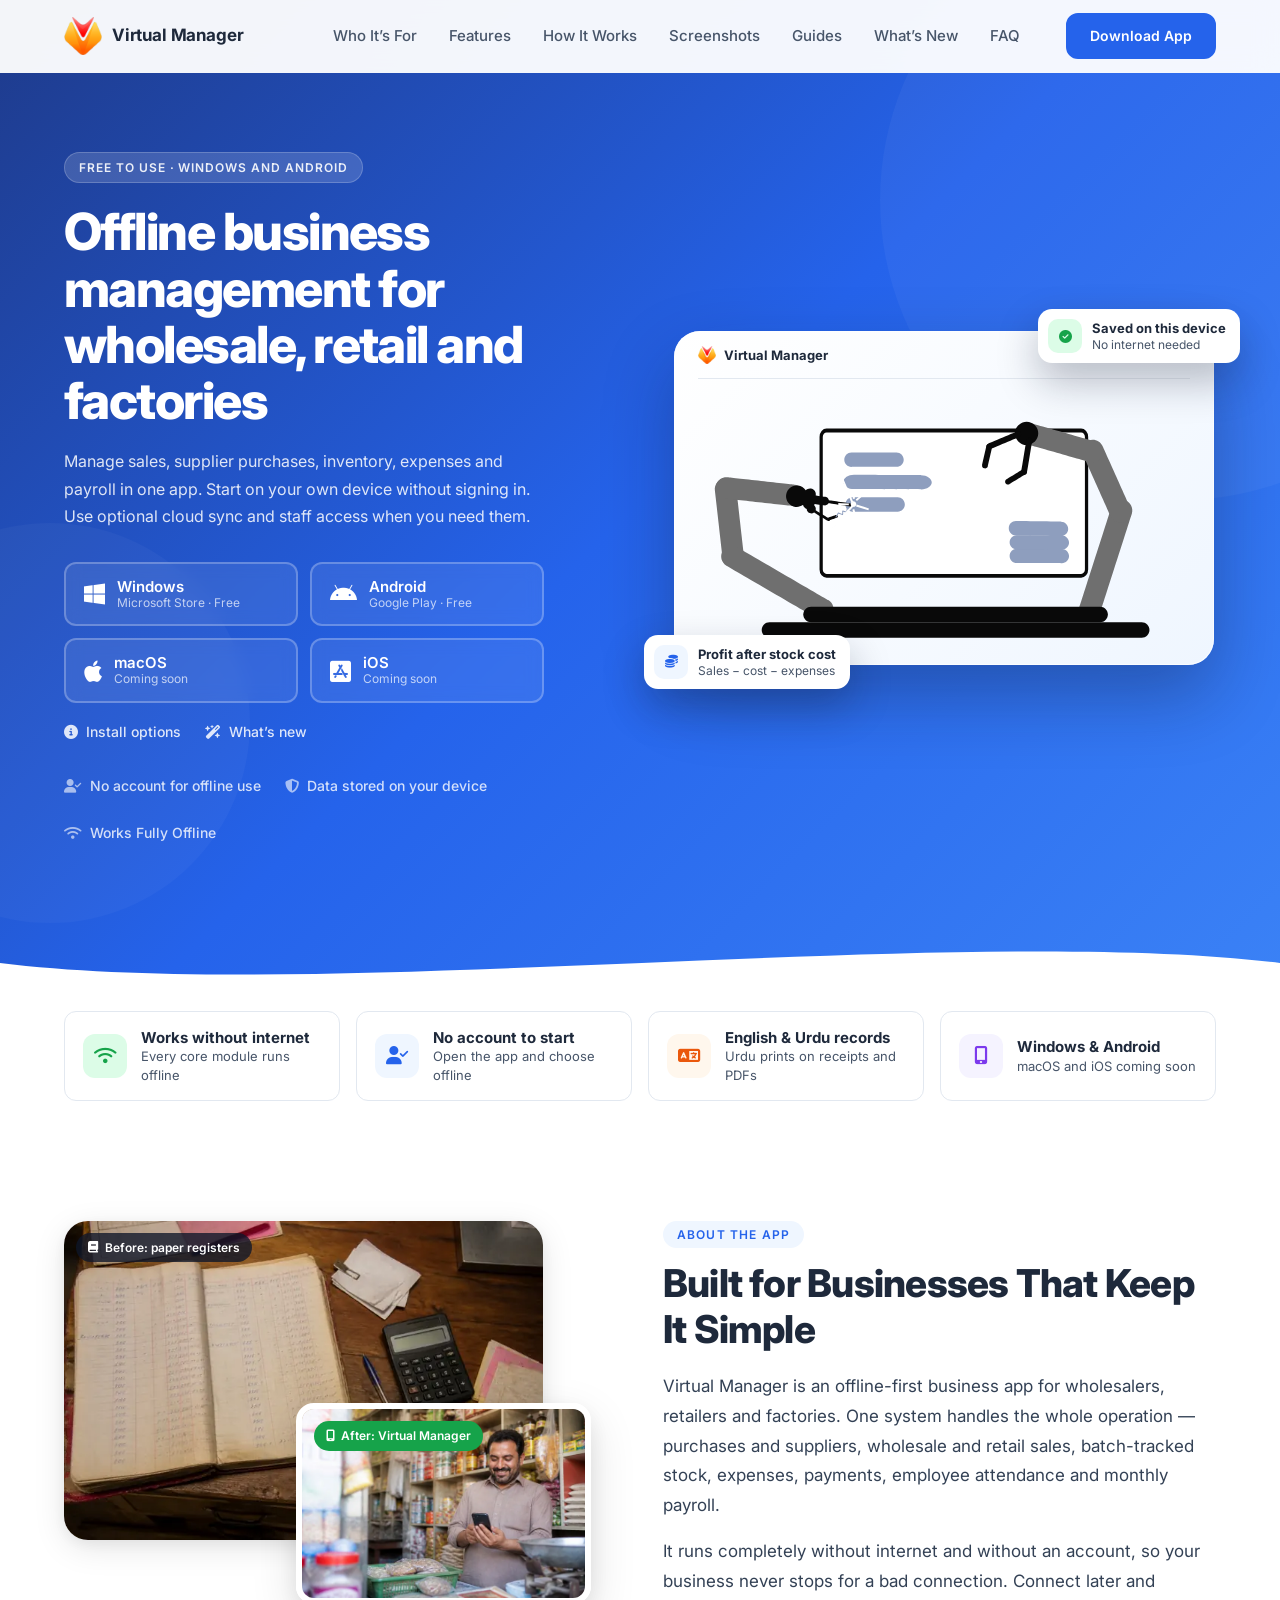
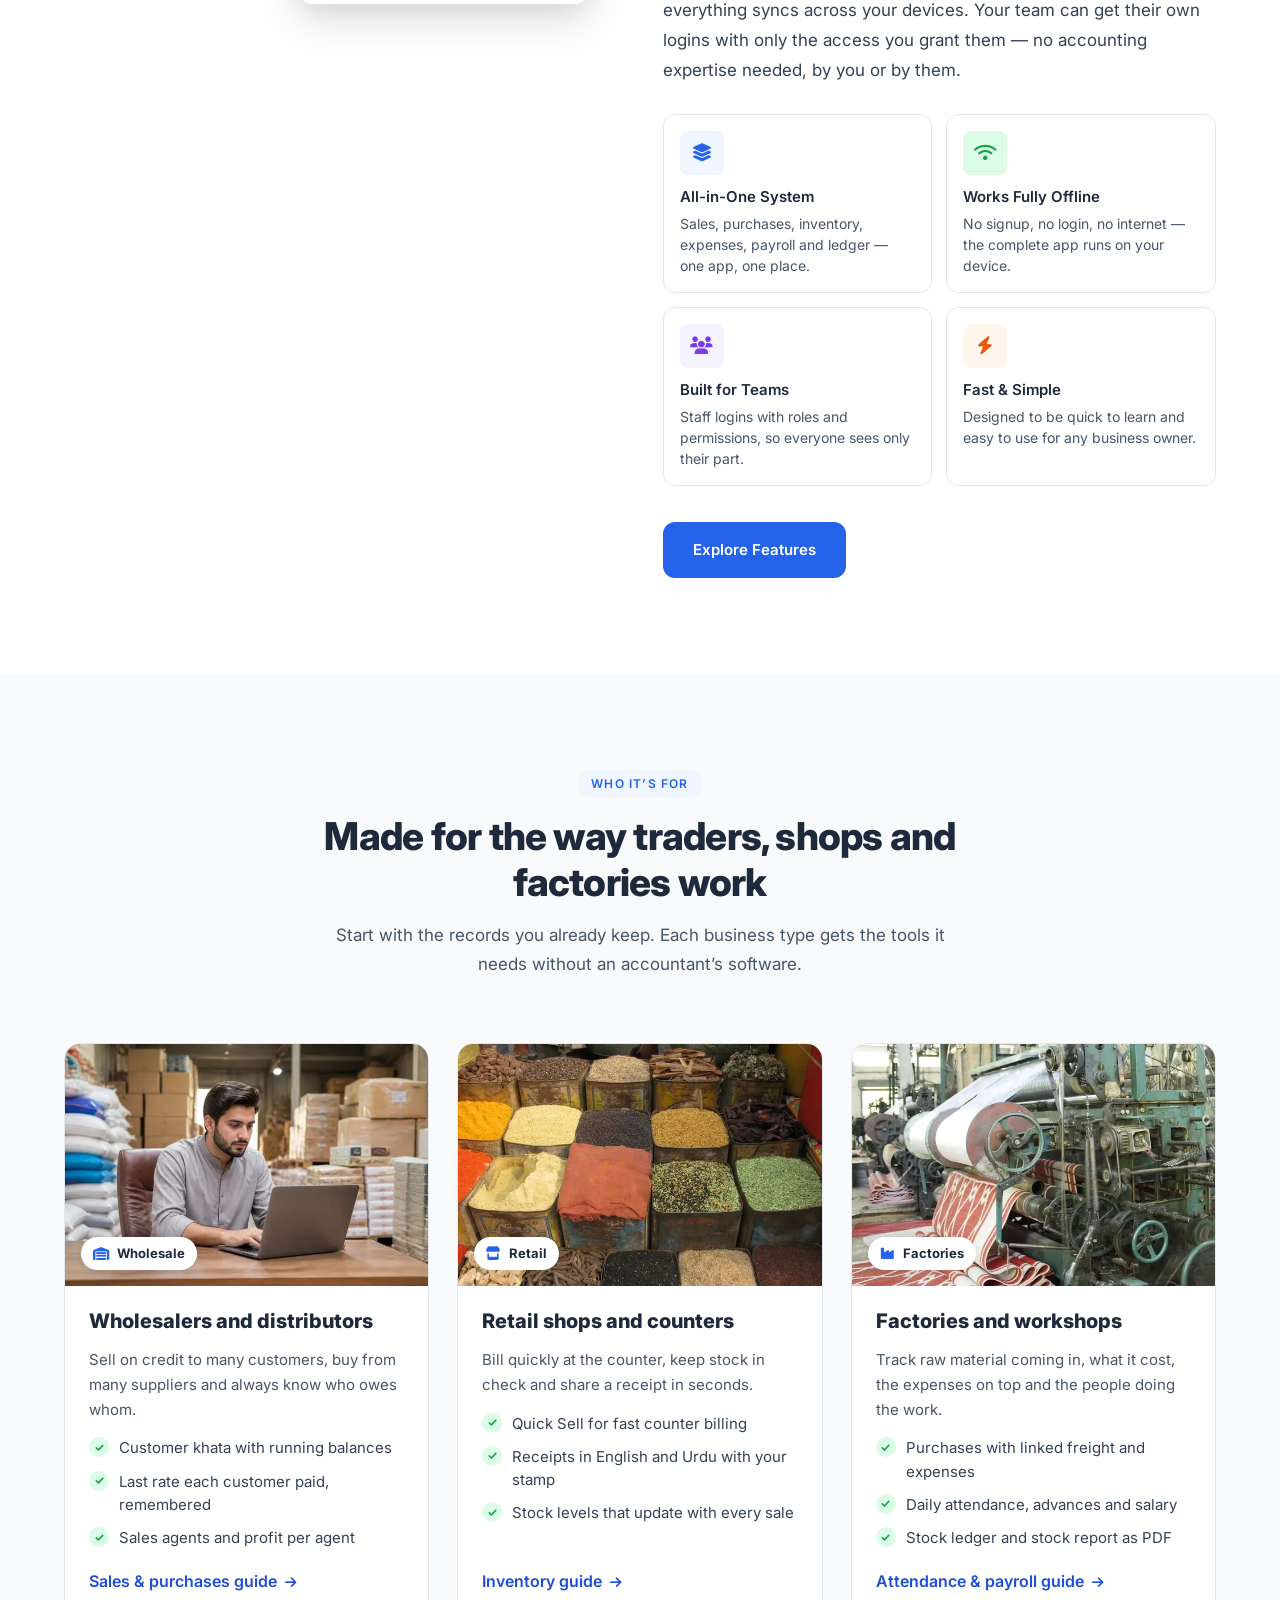
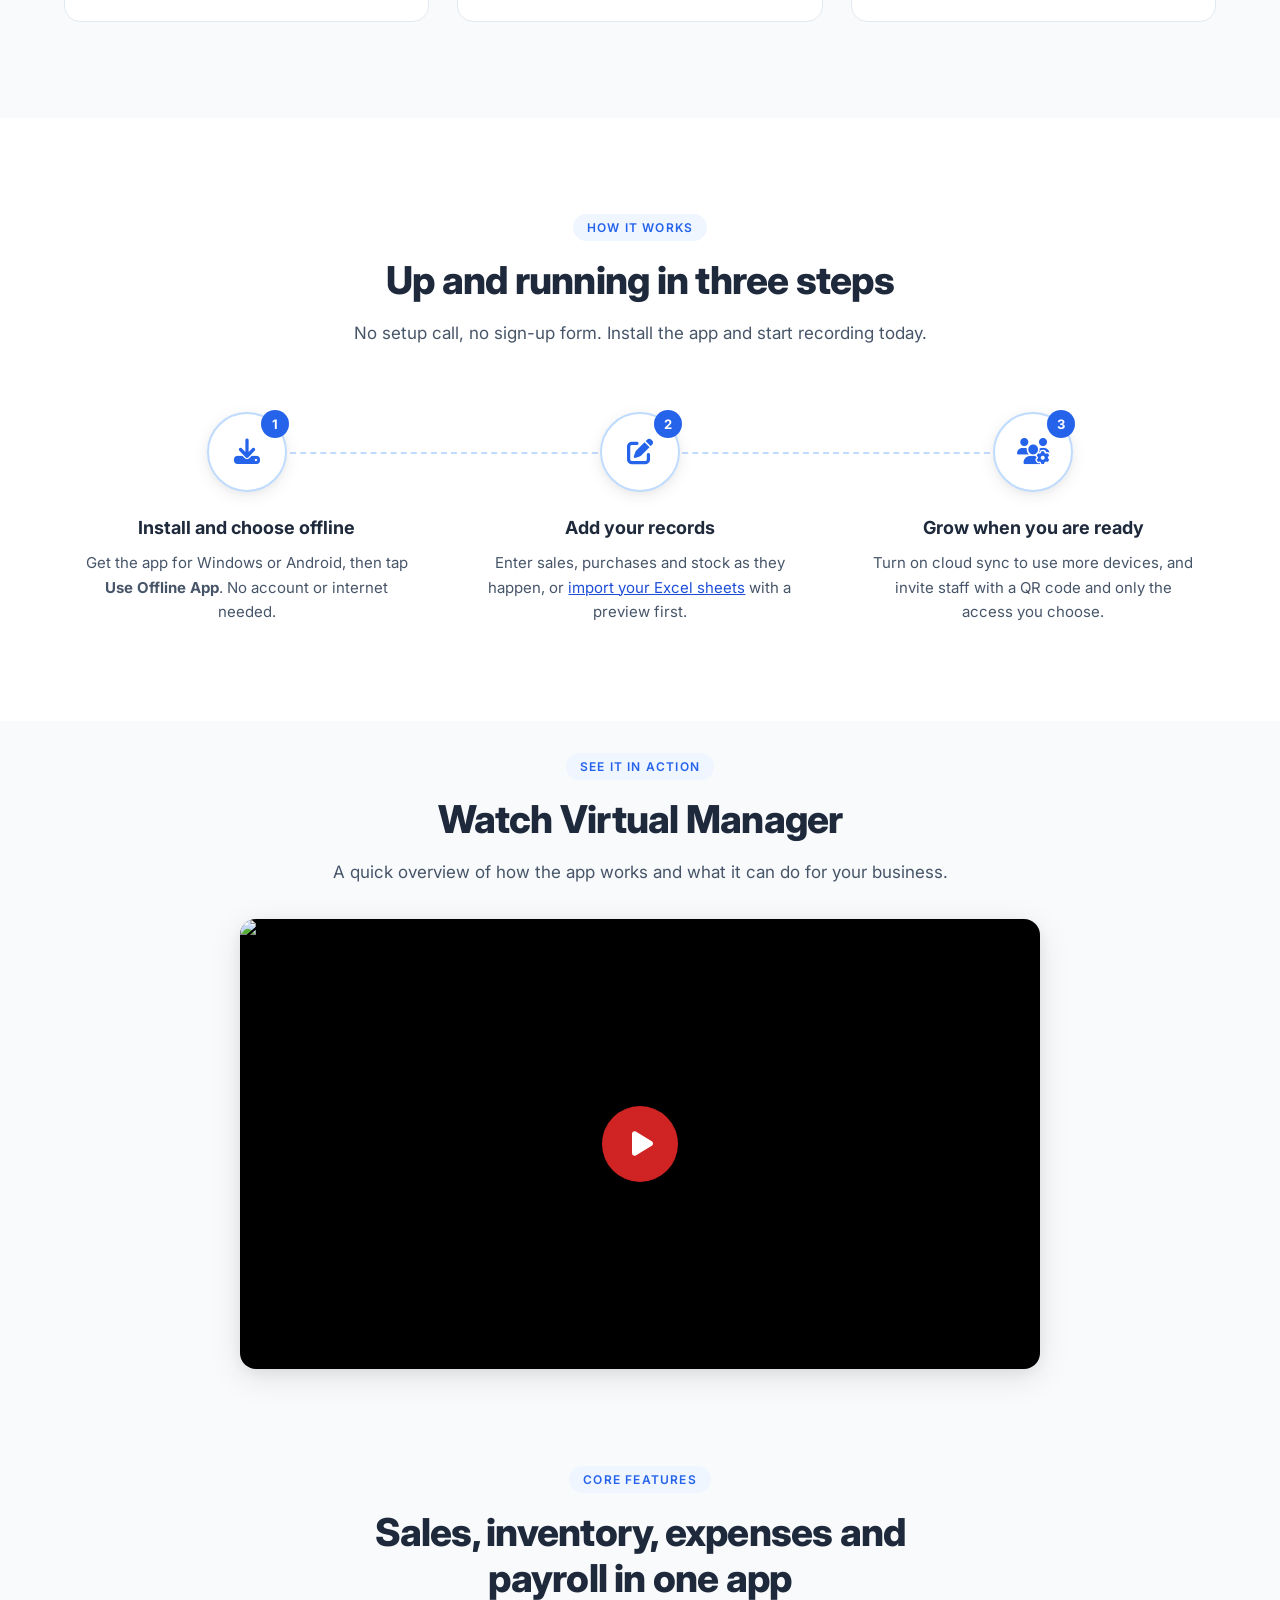
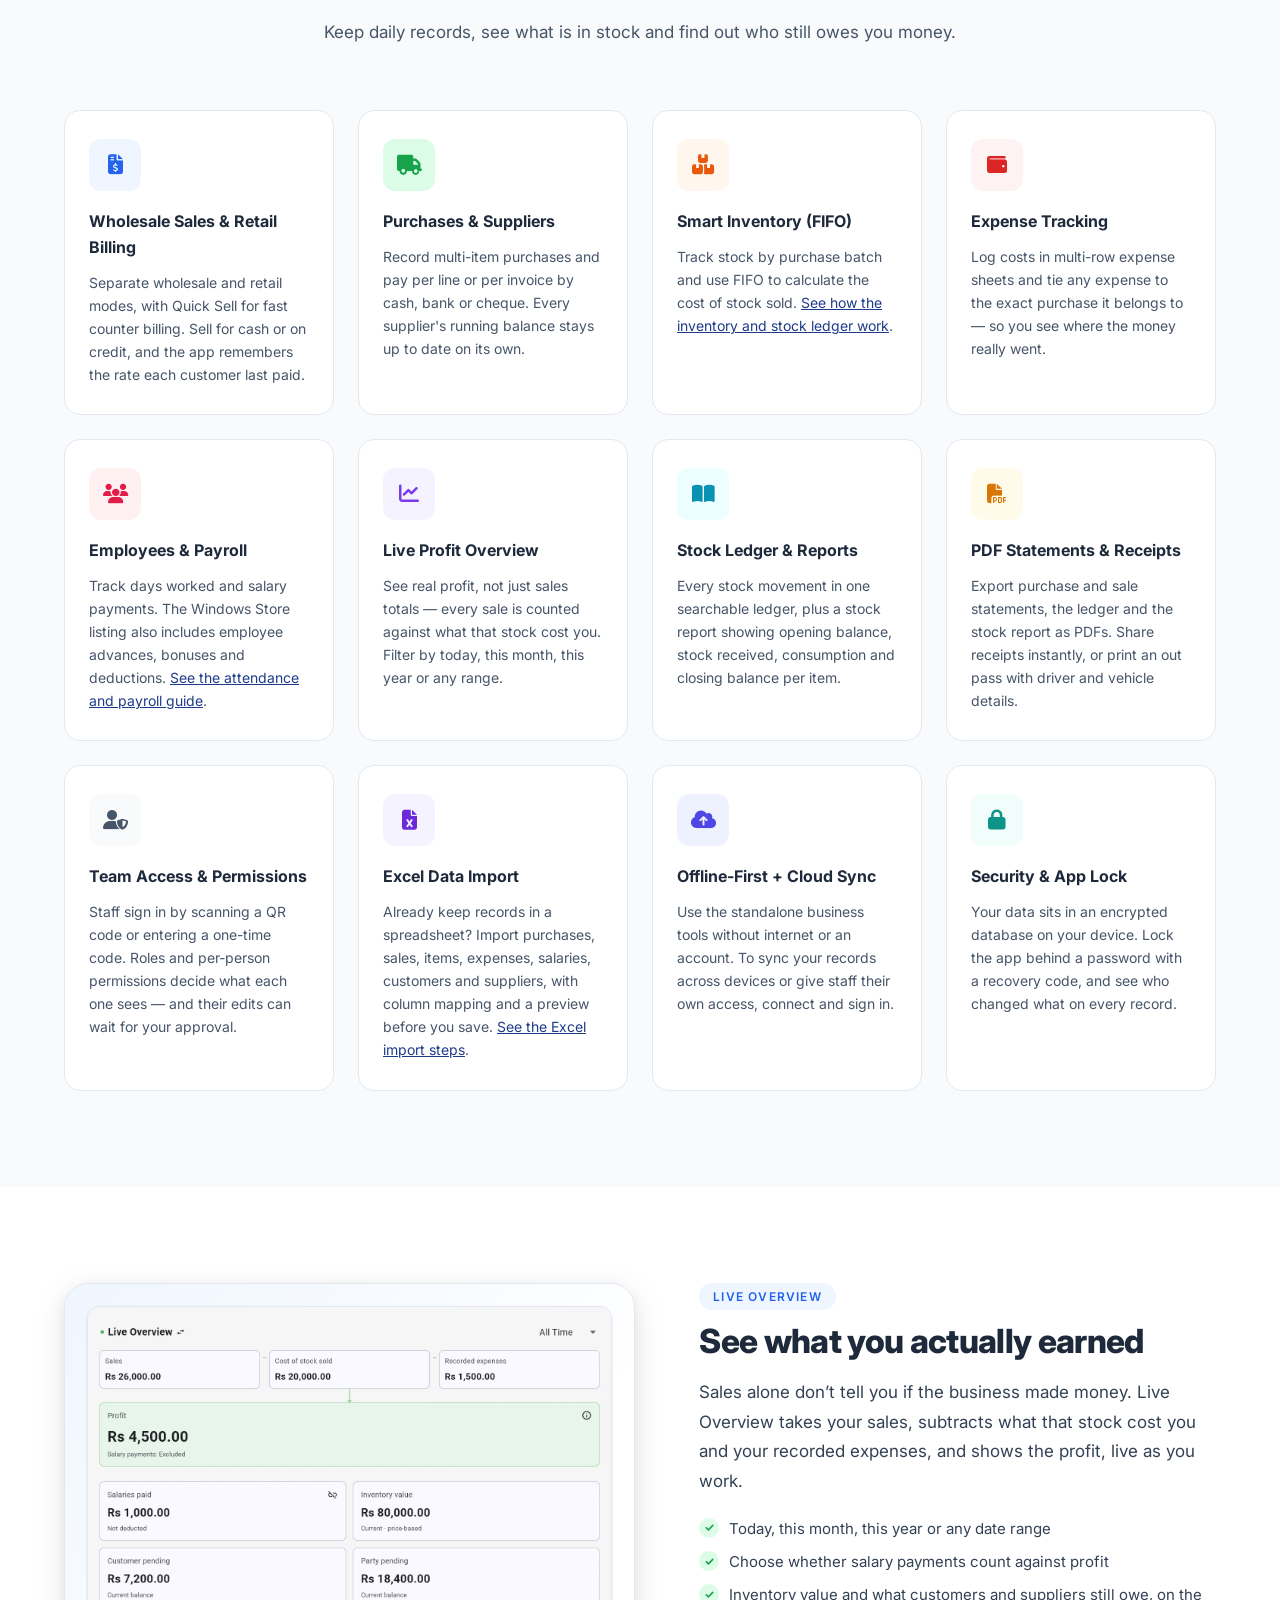
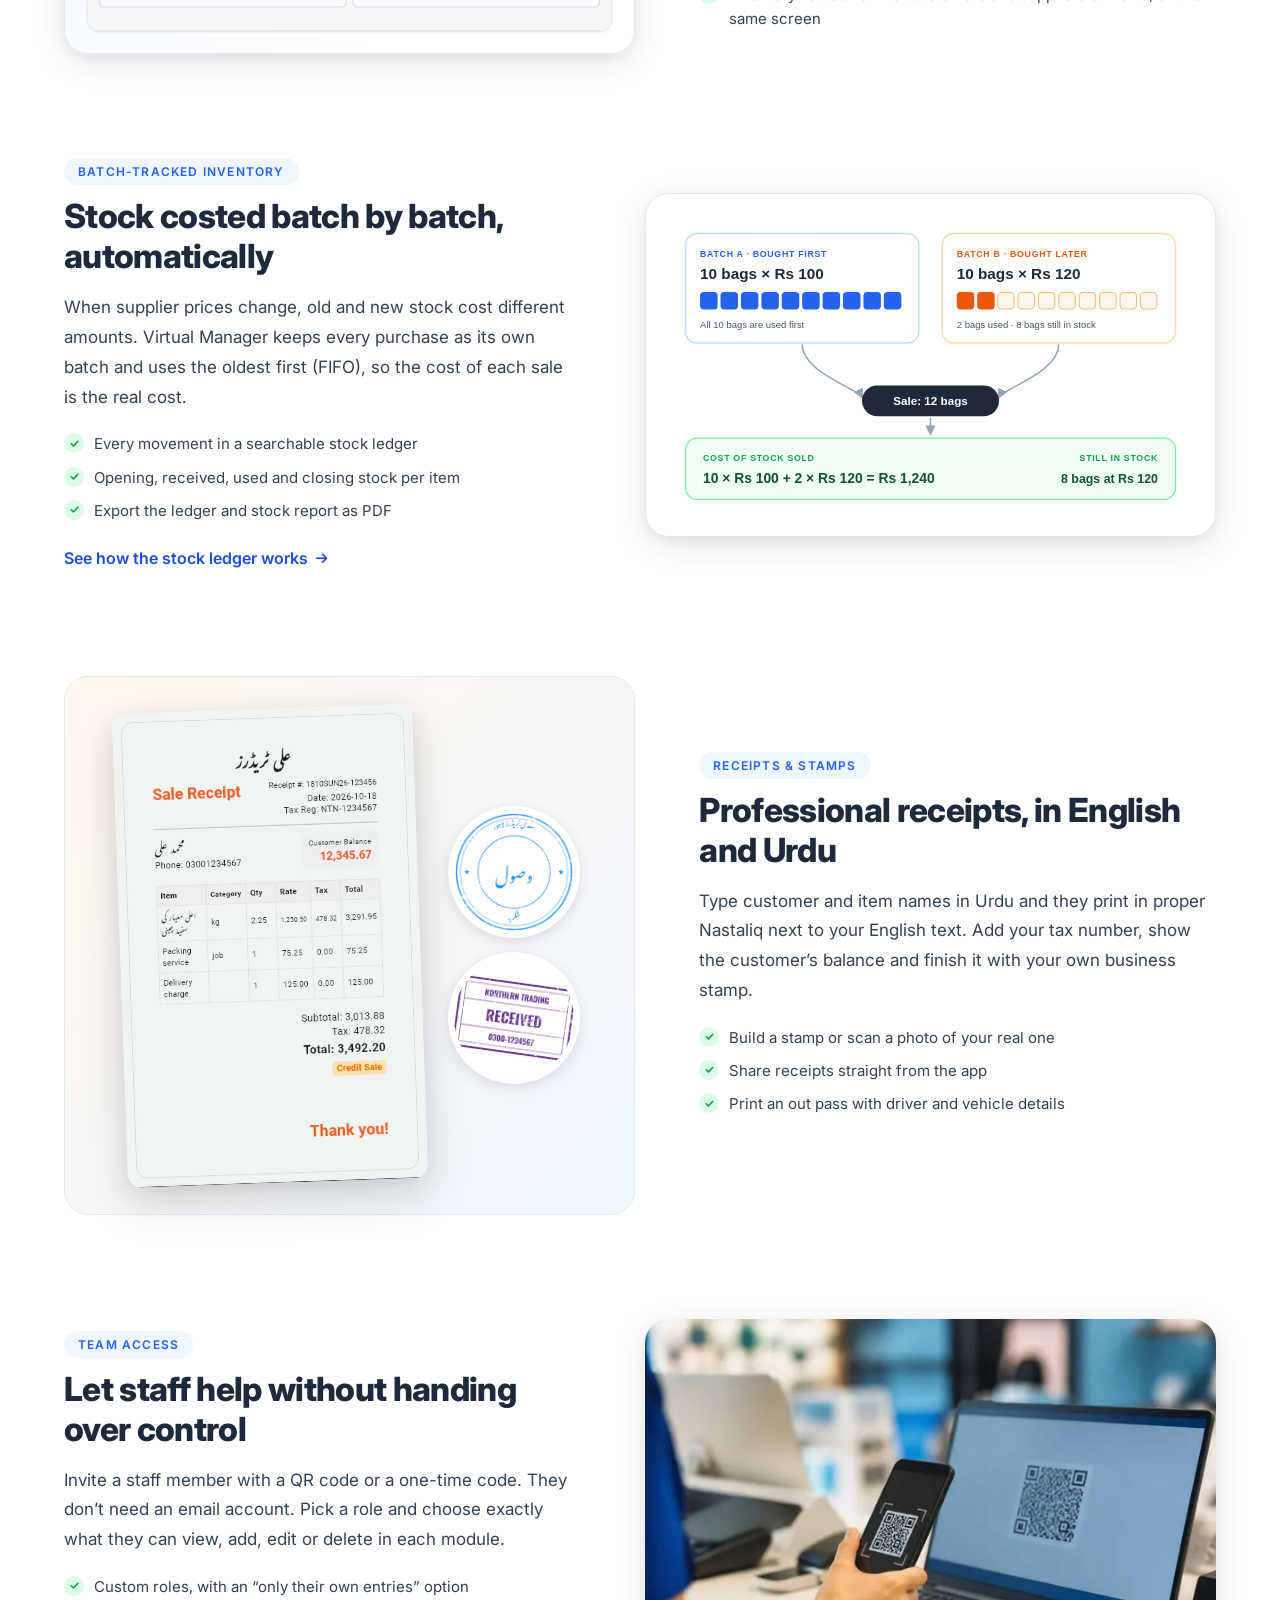
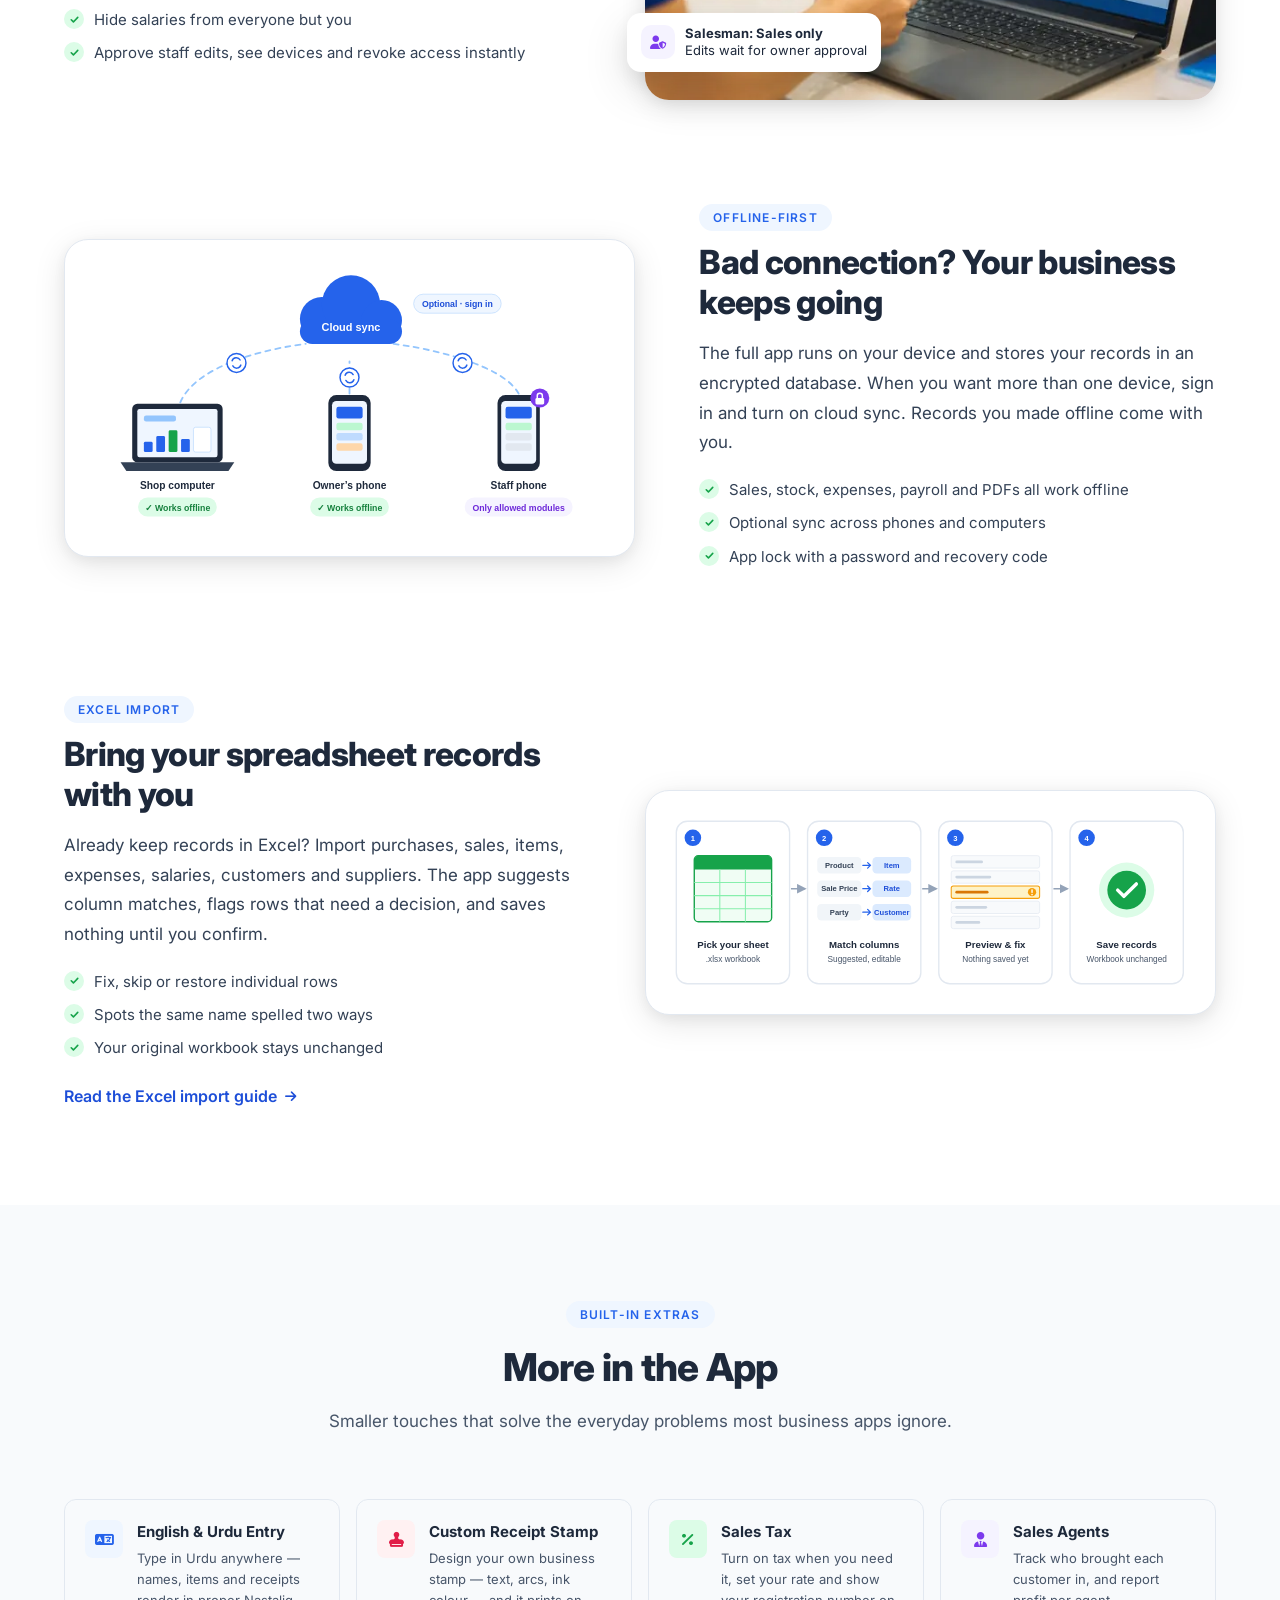
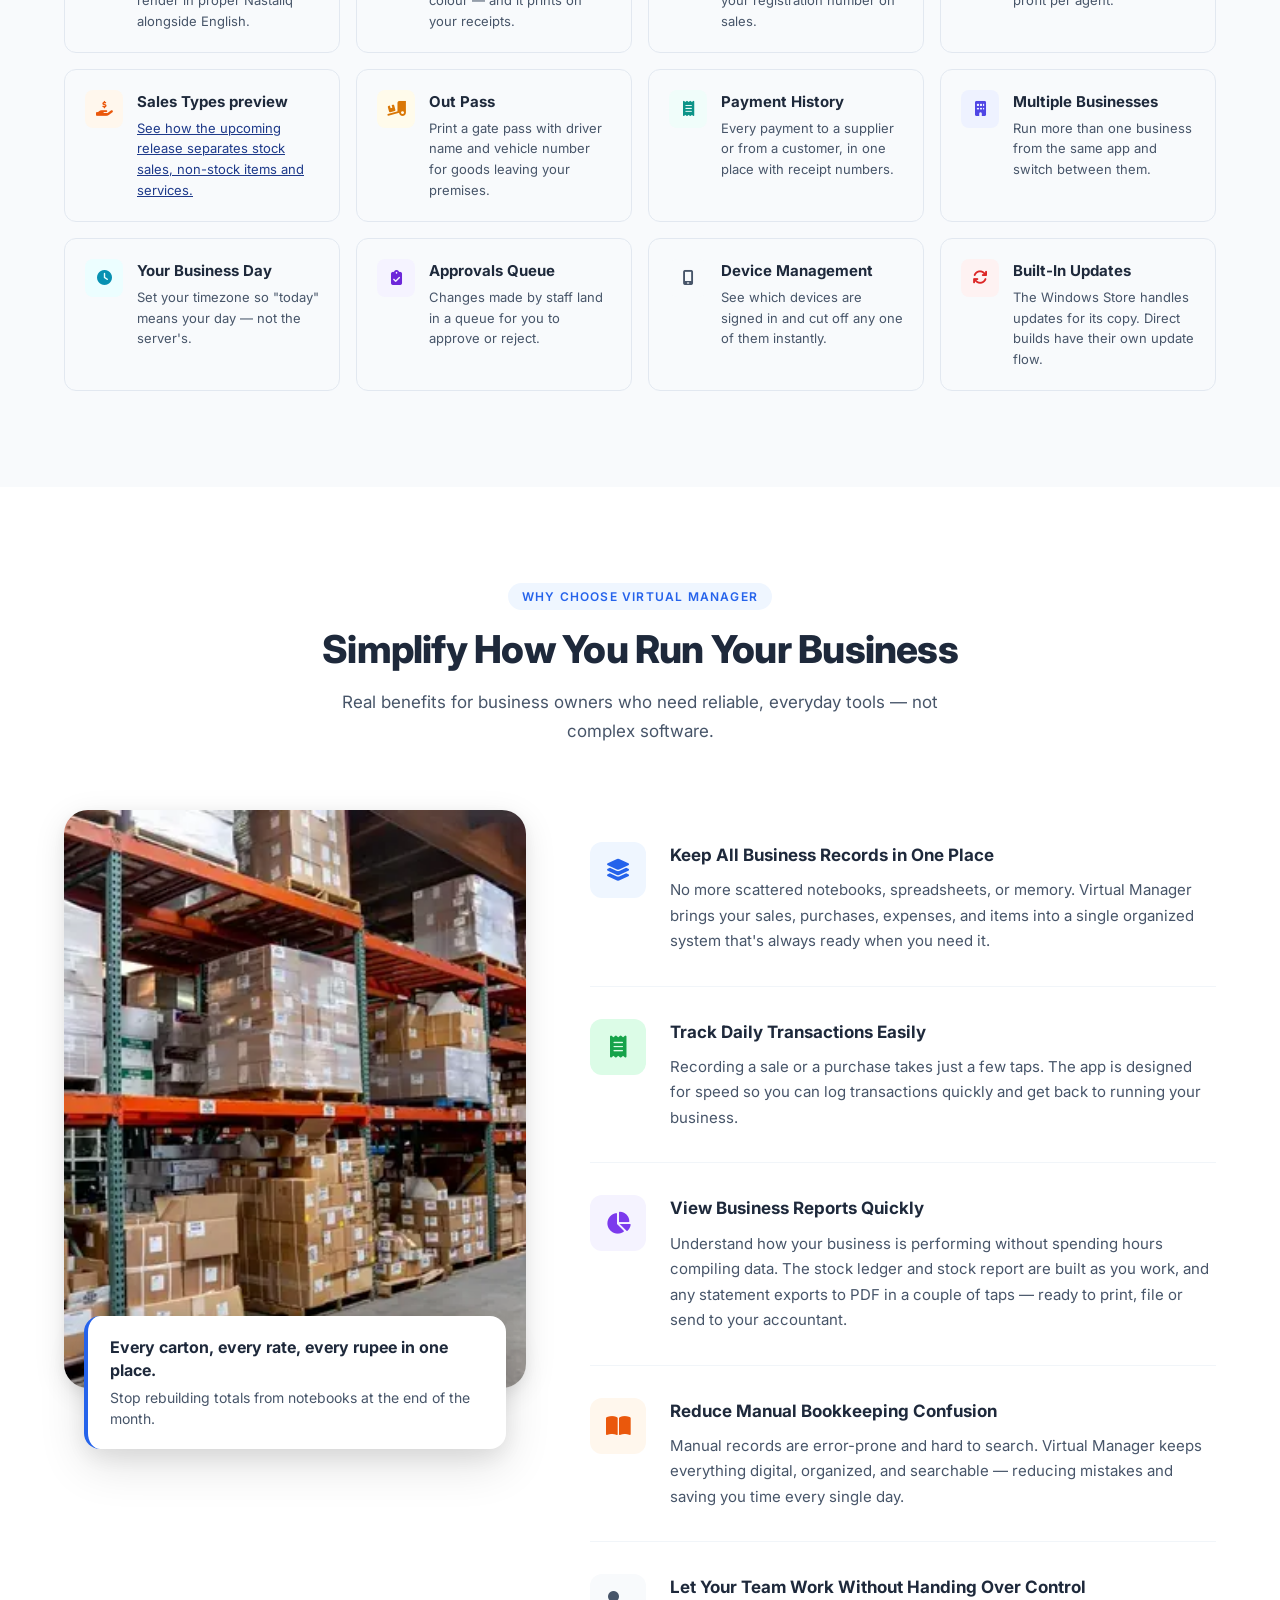
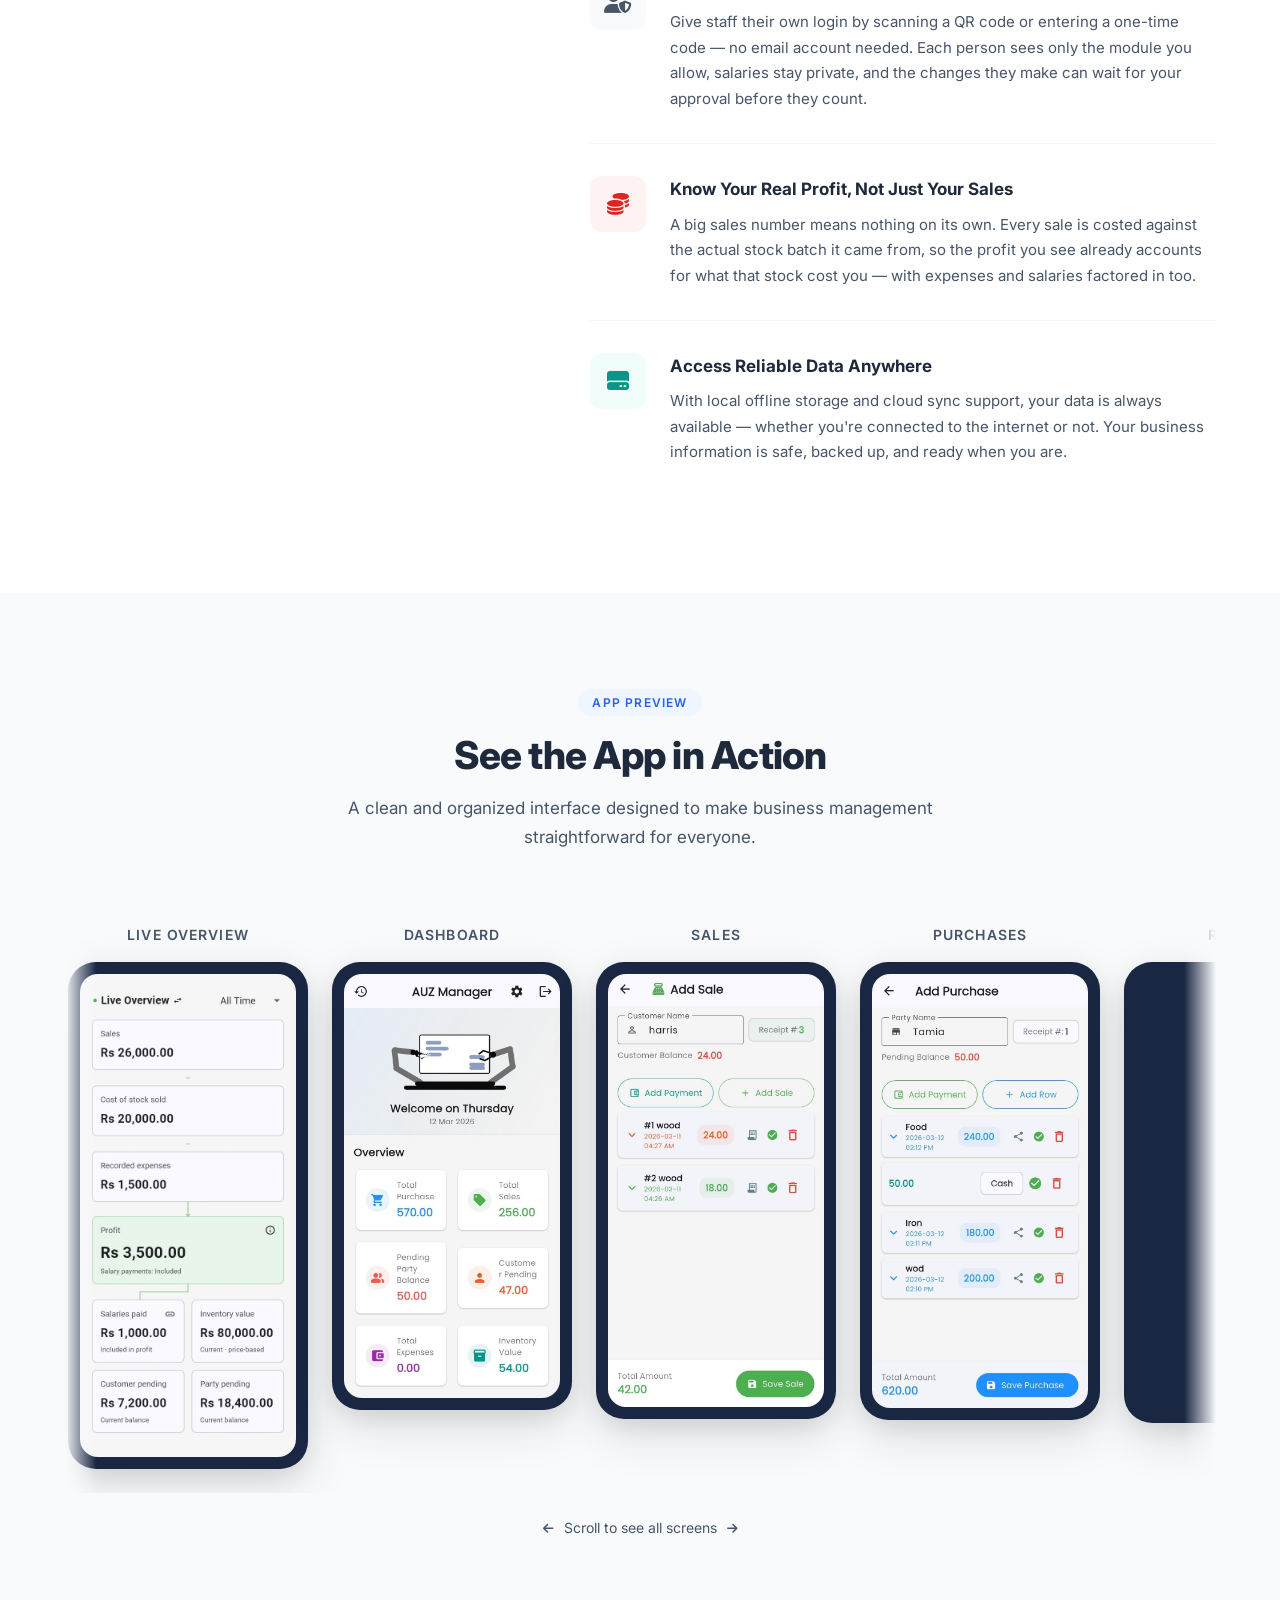
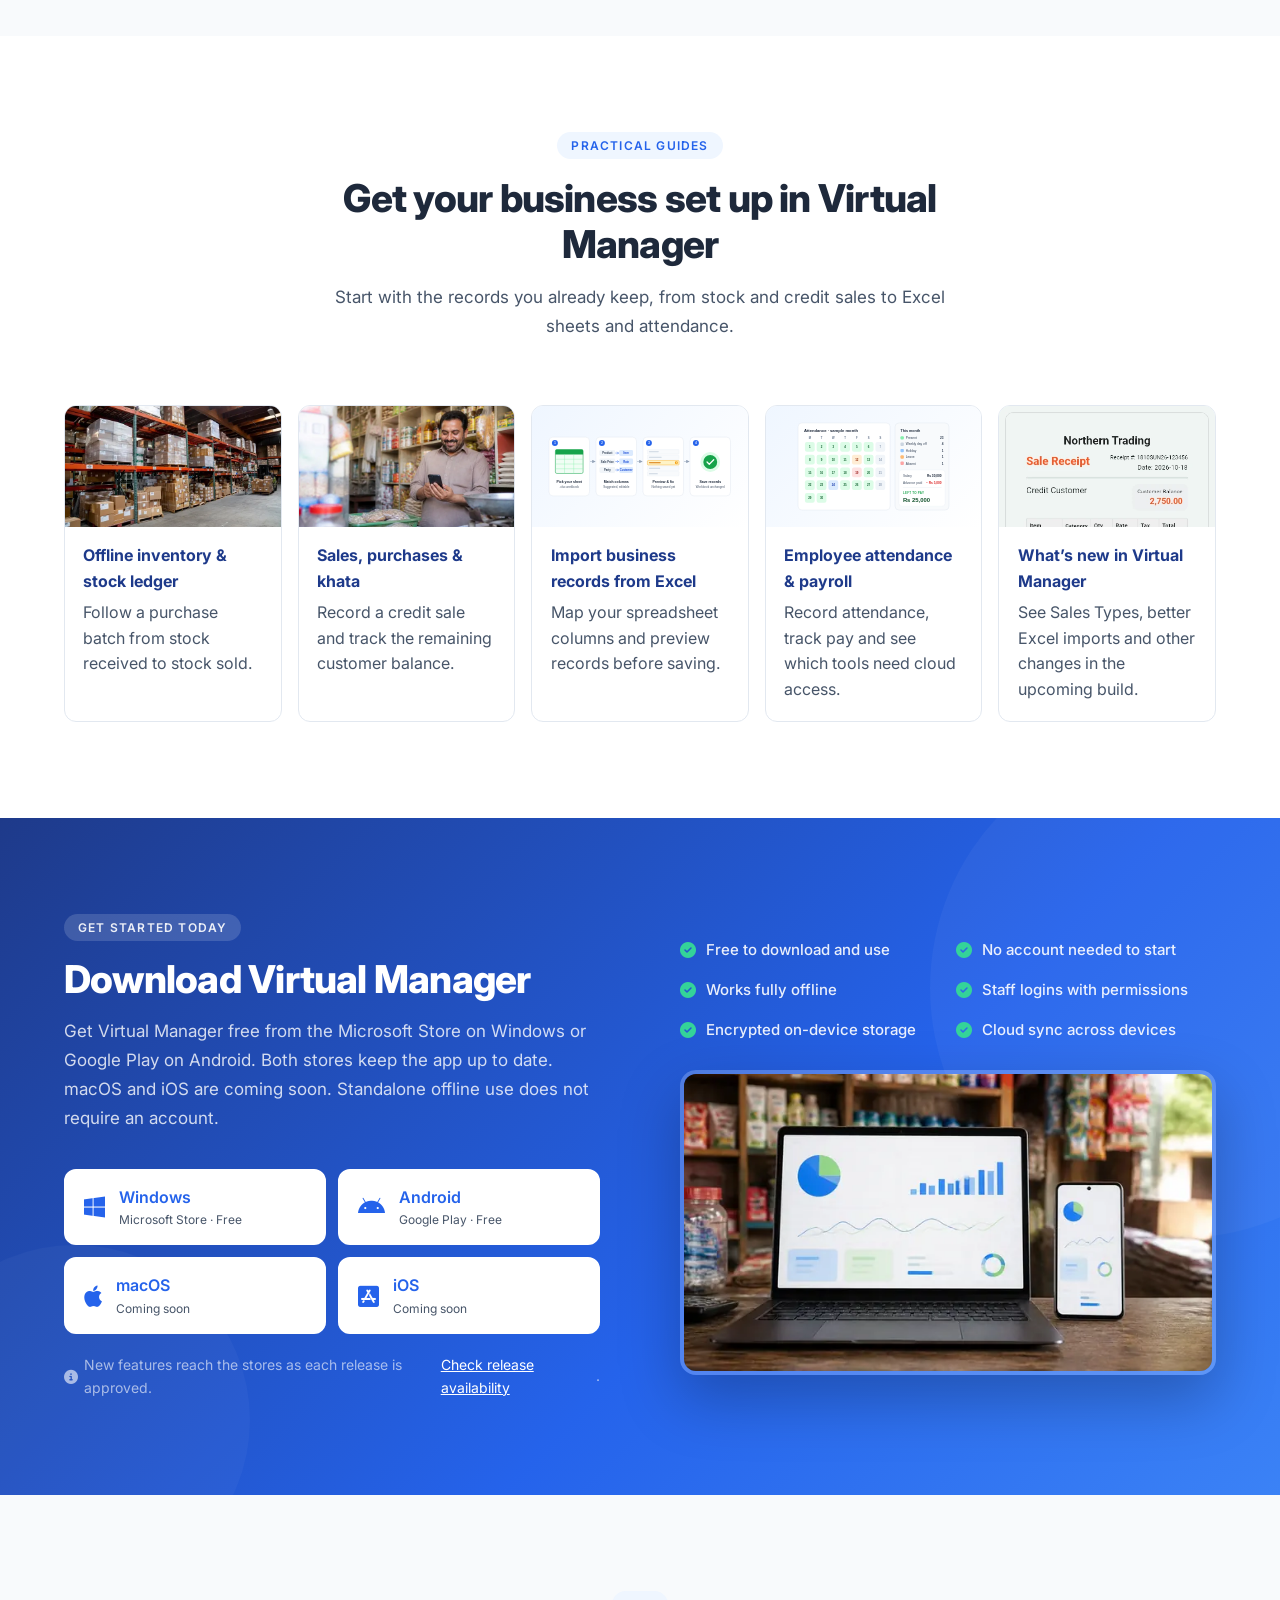
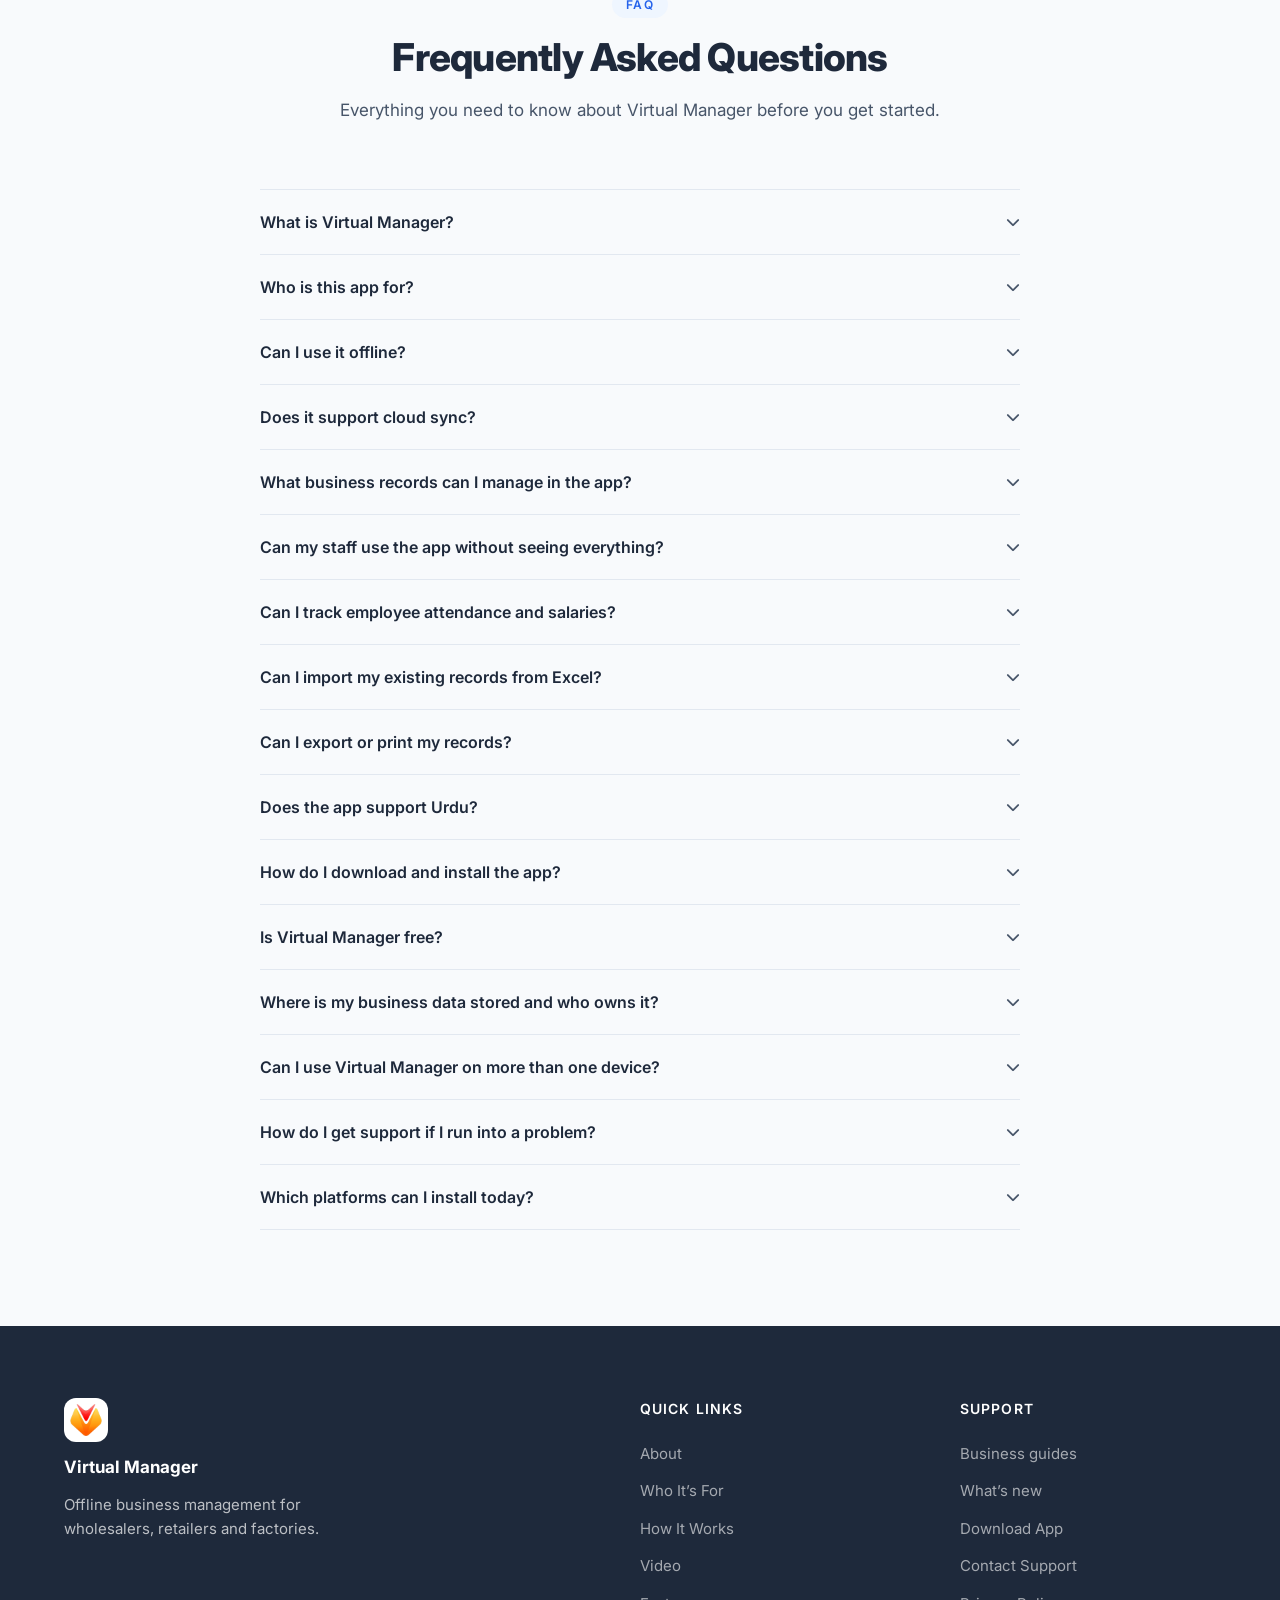
==== commit e87ef3a8: "Point Windows and Android downloads to Microsoft Store and Google Play - Hero and Download section b" ====
--- a/index.html
+++ b/index.html
@@ -67,6 +67,10 @@
       "applicationCategory": "BusinessApplication",
       "operatingSystem": "Windows, Android",
       "installUrl": "https://apps.microsoft.com/detail/9P398S93XZ42",
+      "sameAs": [
+        "https://apps.microsoft.com/detail/9P398S93XZ42",
+        "https://play.google.com/store/apps/details?id=virtual_manager.app"
+      ],
       "offers": {
         "@type": "Offer",
         "price": 0,
@@ -162,20 +166,20 @@
 
         <div class="hero__cta">
           <div class="hero__actions hero__actions--grid">
-            <a href="https://hfeexvvtlkptlewexgzc.supabase.co/storage/v1/object/public/releases/latest-windows-installer.zip"
+            <a href="https://apps.microsoft.com/detail/9P398S93XZ42?hl=en-us&amp;gl=US&amp;ocid=pdpshare"
               class="btn btn--platform" rel="noopener">
               <i class="fa-brands fa-windows" aria-hidden="true"></i>
               <span>
                 <strong>Windows</strong>
-                <small>Installer · Code required</small>
+                <small>Microsoft Store · Free</small>
               </span>
             </a>
-            <a href="https://hfeexvvtlkptlewexgzc.supabase.co/storage/v1/object/public/releases/latest.apk"
+            <a href="https://play.google.com/store/apps/details?id=virtual_manager.app"
               class="btn btn--platform" rel="noopener">
               <i class="fa-brands fa-android" aria-hidden="true"></i>
               <span>
                 <strong>Android</strong>
-                <small>APK · Code required</small>
+                <small>Google Play · Free</small>
               </span>
             </a>
             <a href="#faq" class="btn btn--platform">
@@ -1025,24 +1029,24 @@
           <span class="section-label section-label--light">Get Started Today</span>
           <h2 class="download__title">Download Virtual Manager</h2>
           <p class="download__subtitle">
-            Install from the Microsoft Store on Windows, or use the Windows installer or Android APK with an access code.
-            macOS and iOS are coming soon. Standalone offline use does not require an account.
+            Get Virtual Manager free from the Microsoft Store on Windows or Google Play on Android. Both stores keep
+            the app up to date. macOS and iOS are coming soon. Standalone offline use does not require an account.
           </p>
           <div class="download__actions download__actions--grid">
-            <a href="https://hfeexvvtlkptlewexgzc.supabase.co/storage/v1/object/public/releases/latest-windows-installer.zip"
+            <a href="https://apps.microsoft.com/detail/9P398S93XZ42?hl=en-us&amp;gl=US&amp;ocid=pdpshare"
               class="btn btn--white download__btn" rel="noopener">
               <i class="fa-brands fa-windows" aria-hidden="true"></i>
               <span>
                 <strong>Windows</strong>
-                <small>Installer · Code required</small>
+                <small>Microsoft Store · Free</small>
               </span>
             </a>
-            <a href="https://hfeexvvtlkptlewexgzc.supabase.co/storage/v1/object/public/releases/latest.apk"
+            <a href="https://play.google.com/store/apps/details?id=virtual_manager.app"
               class="btn btn--white download__btn" rel="noopener">
               <i class="fa-brands fa-android" aria-hidden="true"></i>
               <span>
                 <strong>Android</strong>
-                <small>APK · Code required</small>
+                <small>Google Play · Free</small>
               </span>
             </a>
             <a href="#faq" class="btn btn--white download__btn">
@@ -1054,16 +1058,9 @@
               <span><strong>iOS</strong><small>Coming soon</small></span>
             </a>
           </div>
-          <div class="download__store-option">
-            <p>Prefer automatic updates on Windows?</p>
-            <a href="https://apps.microsoft.com/detail/9P398S93XZ42" class="btn btn--white download__btn">
-              <i class="fa-solid fa-store" aria-hidden="true"></i>
-              <span><strong>Microsoft Store</strong><small>Windows · Store updates</small></span>
-            </a>
-          </div>
           <p class="download__note">
             <i class="fa-solid fa-circle-info" aria-hidden="true"></i>
-            Direct installer and Store editions may be on different versions. <a href="/whats-new.html#availability">Check release availability</a>.
+            New features reach the stores as each release is approved. <a href="/whats-new.html#availability">Check release availability</a>.
           </p>
         </div>
 
@@ -1248,7 +1245,7 @@
               <i class="fa-solid fa-chevron-down faq-item__icon" aria-hidden="true"></i>
             </button>
             <div class="faq-item__answer" id="faq-a-6" role="region" aria-labelledby="faq-q-6">
-              <p>Choose Microsoft Store on Windows, or use the direct Windows ZIP or Android APK with a download code. After installation, choose Use Offline App to start without signing in.</p>
+              <p>On Windows, install it from the <a href="https://apps.microsoft.com/detail/9P398S93XZ42?hl=en-us&amp;gl=US&amp;ocid=pdpshare">Microsoft Store</a>. On Android, install it from <a href="https://play.google.com/store/apps/details?id=virtual_manager.app">Google Play</a>. After installation, choose Use Offline App to start without signing in.</p>
             </div>
           </div>
 
@@ -1306,7 +1303,7 @@
               <i class="fa-solid fa-chevron-down faq-item__icon" aria-hidden="true"></i>
             </button>
             <div class="faq-item__answer" id="faq-a-11" role="region" aria-labelledby="faq-q-11">
-              <p>Windows and Android are available now. Windows is also available through the Microsoft Store. macOS and iOS are coming soon; their download links will be added when available.</p>
+              <p>Windows (Microsoft Store) and Android (Google Play) are available now. macOS and iOS are coming soon; their download links will be added when available.</p>
             </div>
           </div>
 
@@ -1364,34 +1361,6 @@
     </div>
   </footer>
 
-  <!-- ===== DOWNLOAD CODE GATE MODAL ===== -->
-  <div class="code-gate" id="codeGate" aria-hidden="true" role="dialog" aria-modal="true" aria-labelledby="codeGateTitle">
-    <div class="code-gate__backdrop" data-gate-close></div>
-    <div class="code-gate__card" role="document">
-      <button class="code-gate__close" id="codeGateClose" type="button" aria-label="Close" data-gate-close>
-        <i class="fa-solid fa-xmark" aria-hidden="true"></i>
-      </button>
-      <i class="fa-solid fa-lock code-gate__icon" aria-hidden="true"></i>
-      <h3 class="code-gate__title" id="codeGateTitle">Enter Code to Download</h3>
-      <p class="code-gate__subtitle">Enter your access code to start the download.</p>
-      <form class="code-gate__form" id="codeGateForm" novalidate>
-        <input type="text" class="code-gate__input" id="codeGateInput"
-          placeholder="Enter code" autocomplete="off" autocapitalize="off"
-          spellcheck="false" aria-label="Download code" />
-        <p class="code-gate__error" id="codeGateError" role="alert" hidden>Incorrect code. Try again.</p>
-        <button type="submit" class="btn btn--primary code-gate__submit">
-          <i class="fa-solid fa-download" aria-hidden="true"></i> Download
-        </button>
-      </form>
-      <div class="code-gate__divider"><span>or</span></div>
-      <a class="code-gate__whatsapp"
-        href="https://wa.me/923157401330?text=Hi%2C%20I%27d%20like%20the%20download%20code%20for%20Virtual%20Manager."
-        target="_blank" rel="noopener">
-        <i class="fa-brands fa-whatsapp" aria-hidden="true"></i> Get Code on WhatsApp
-      </a>
-    </div>
-  </div>
-
   <!-- JavaScript -->
   <script src="js/main.js?v=6"></script>
 </body>
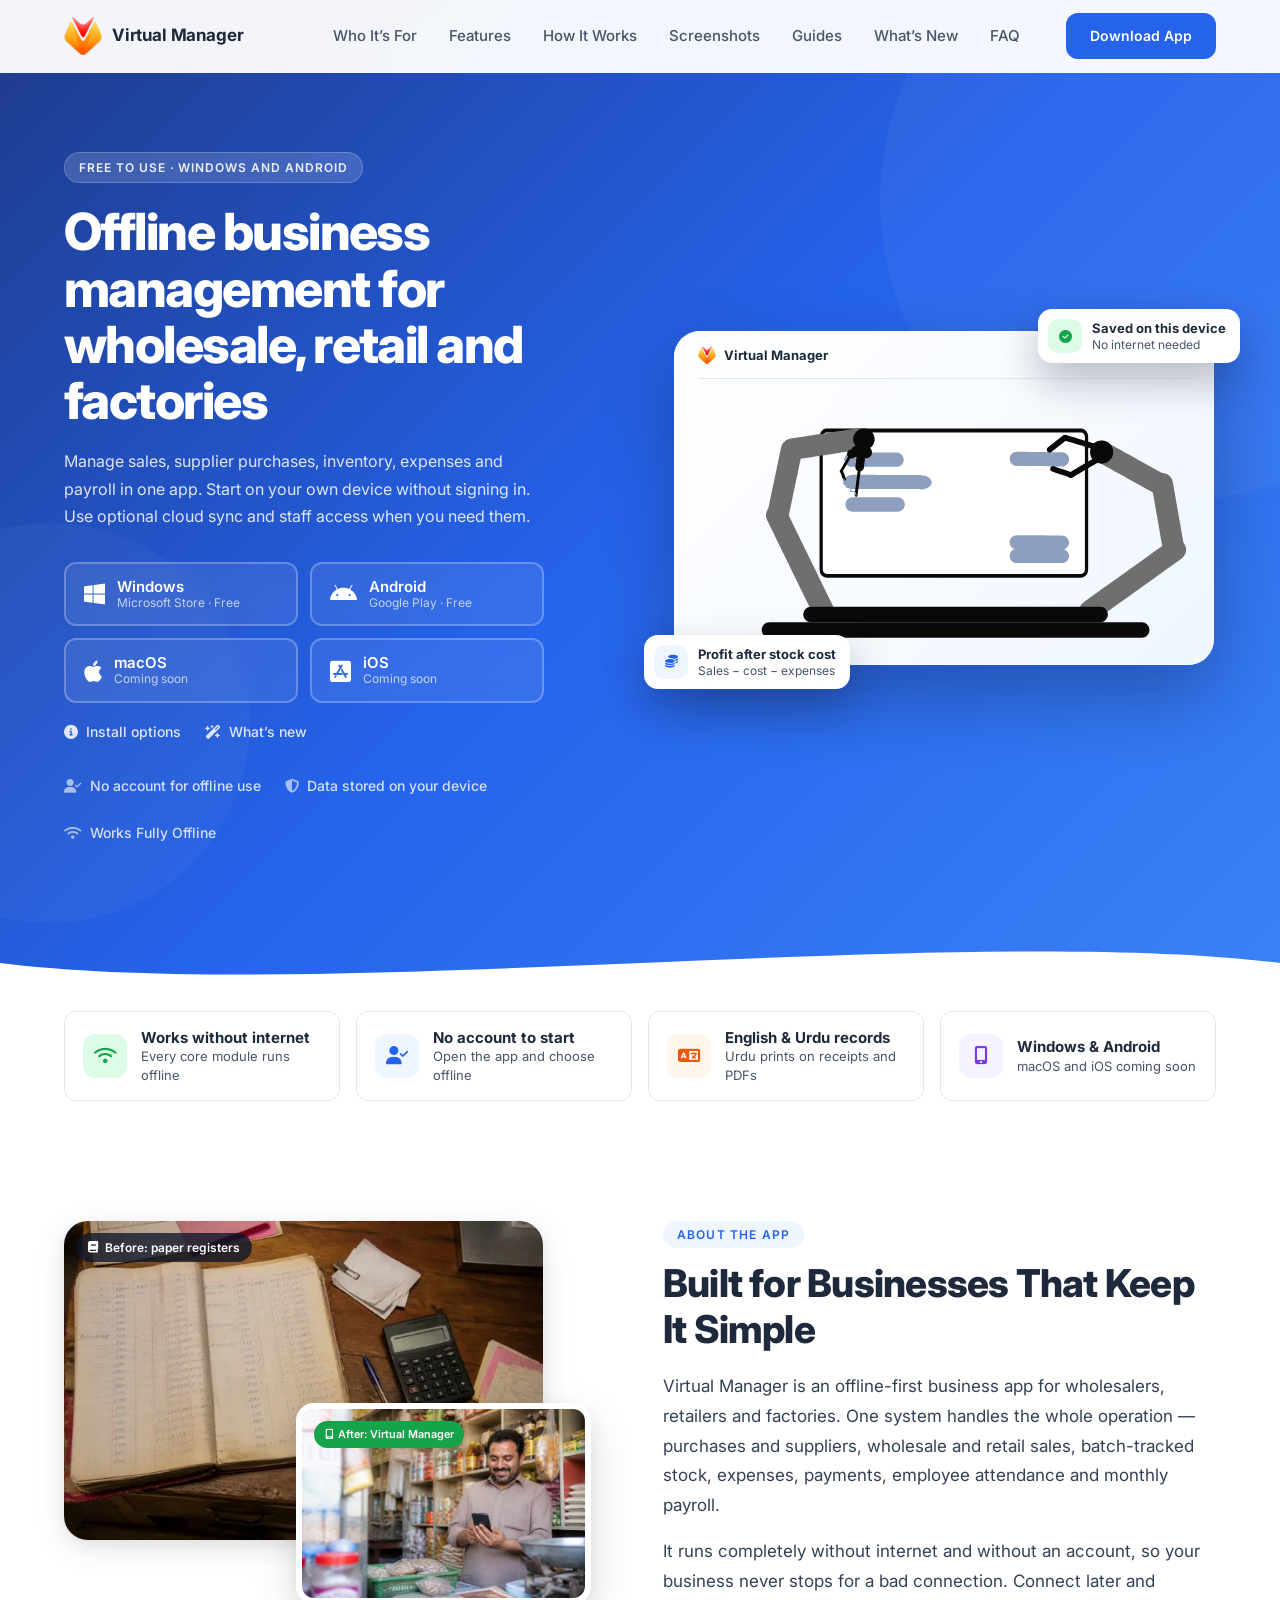
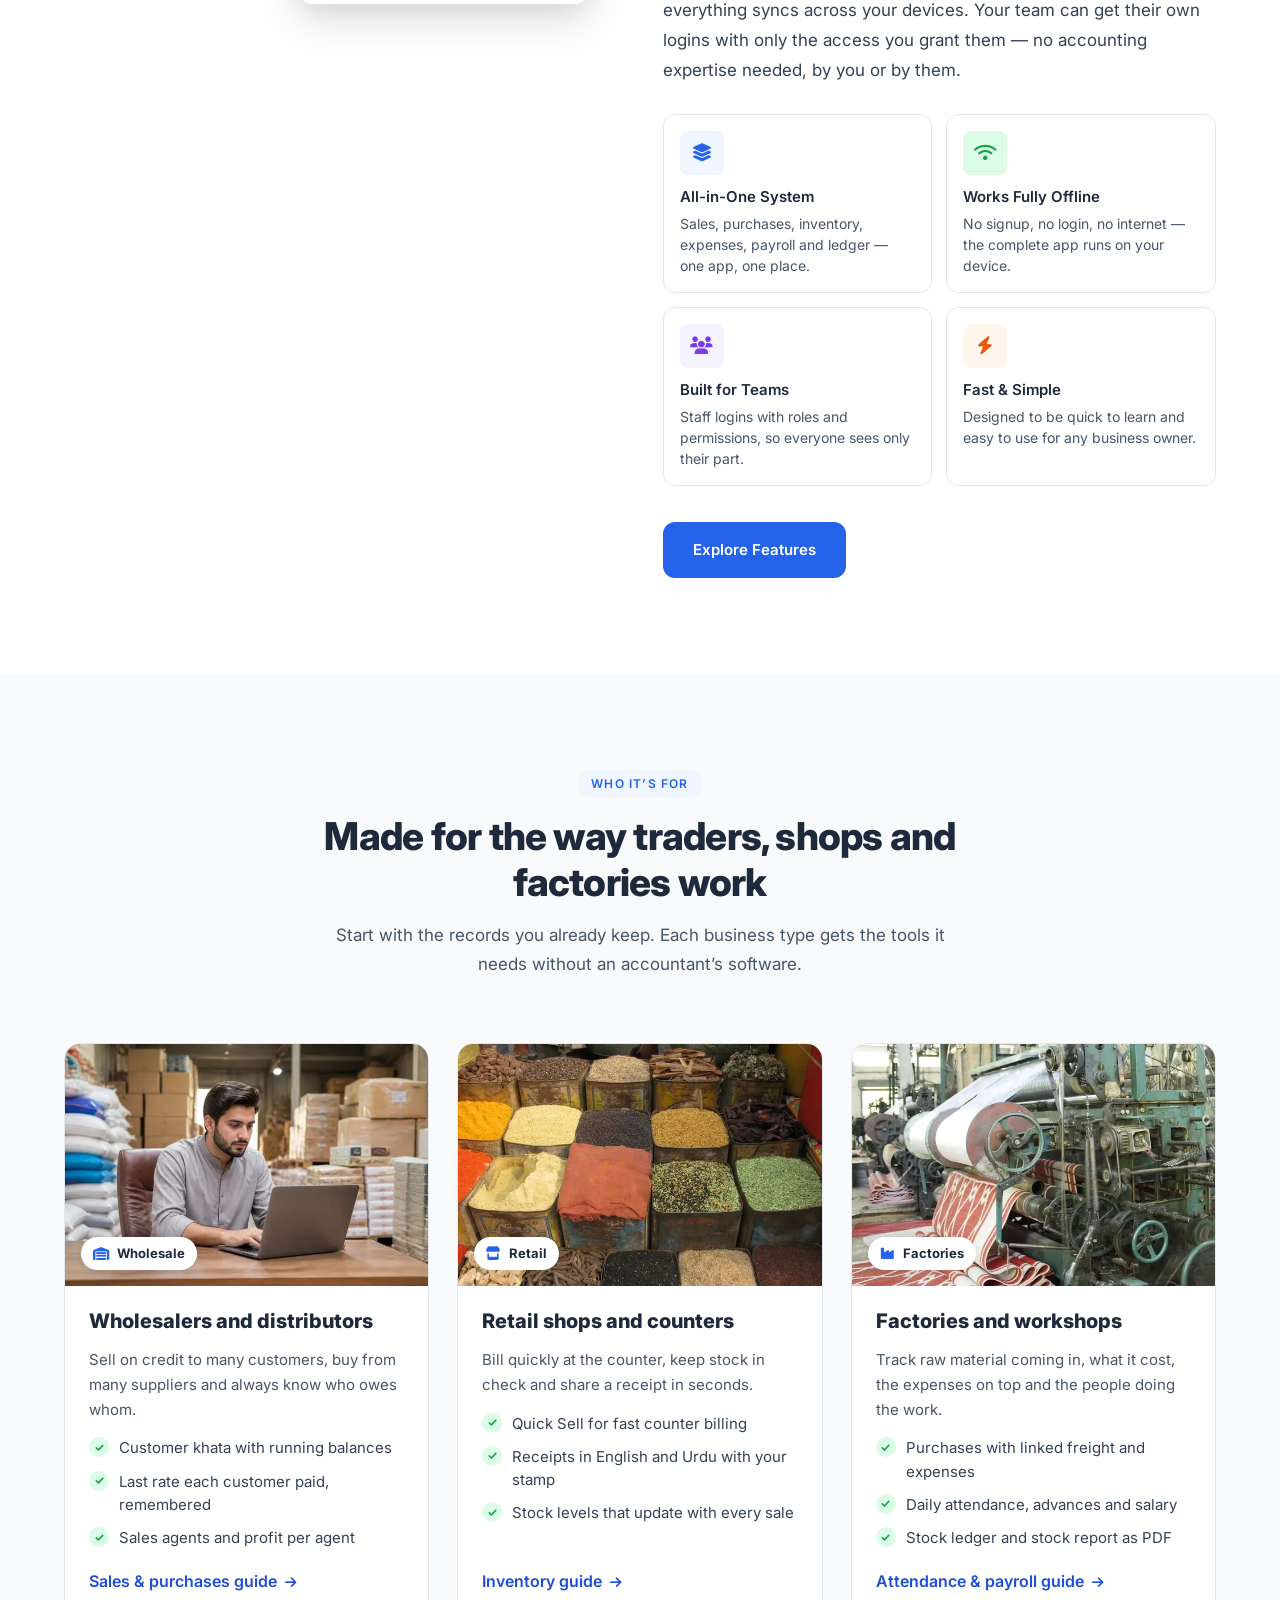
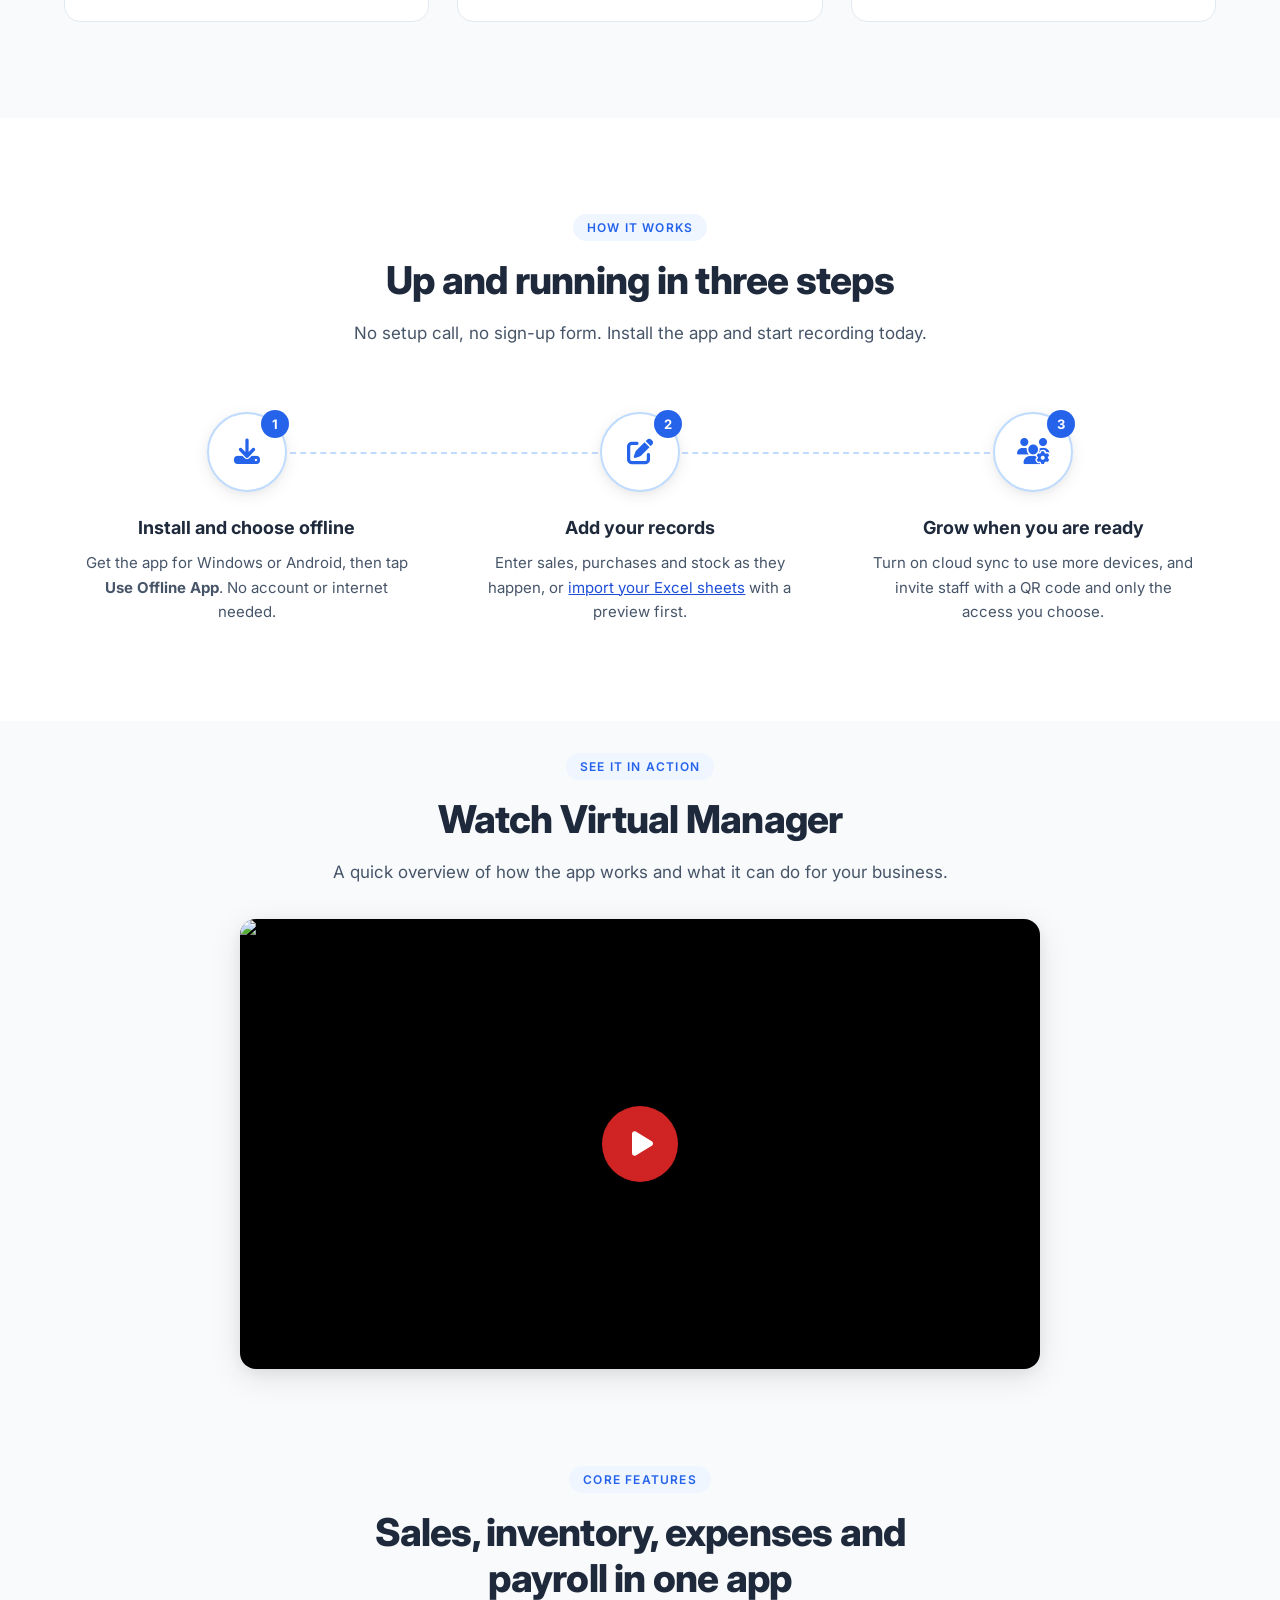
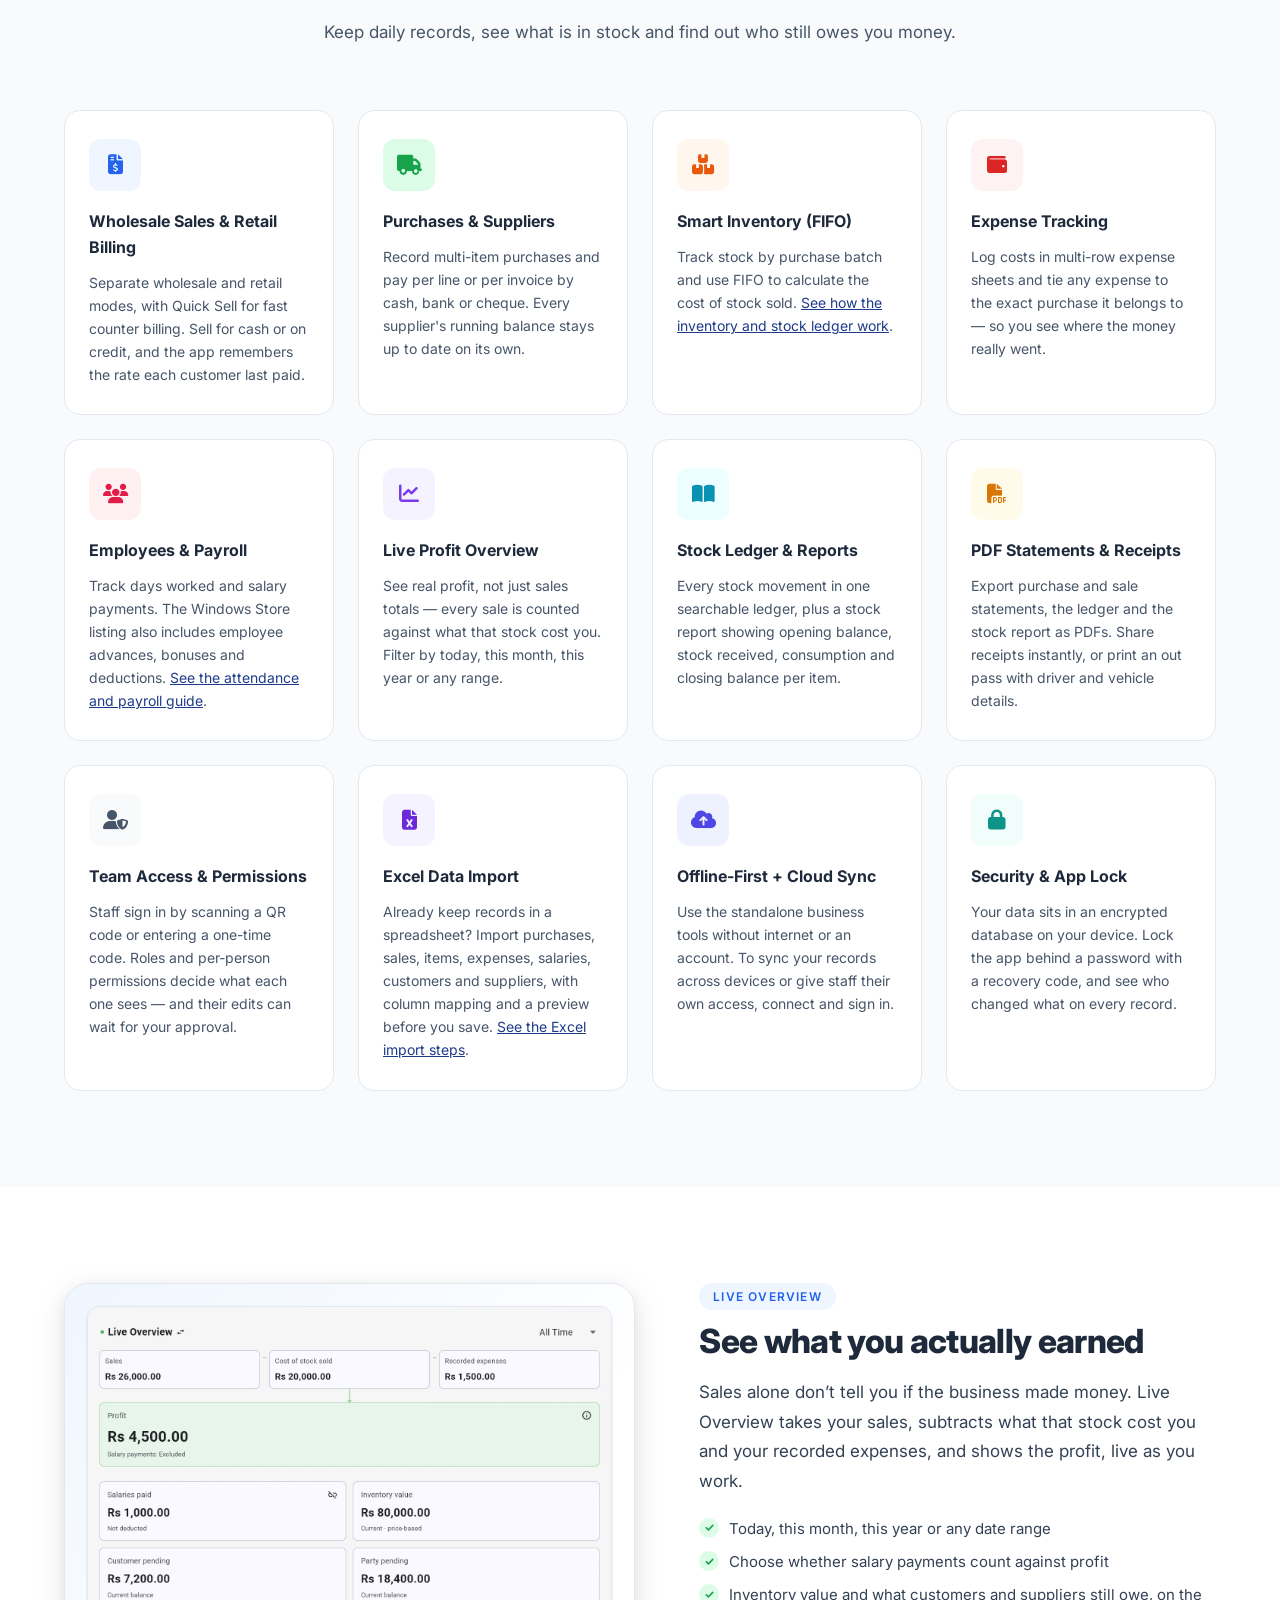
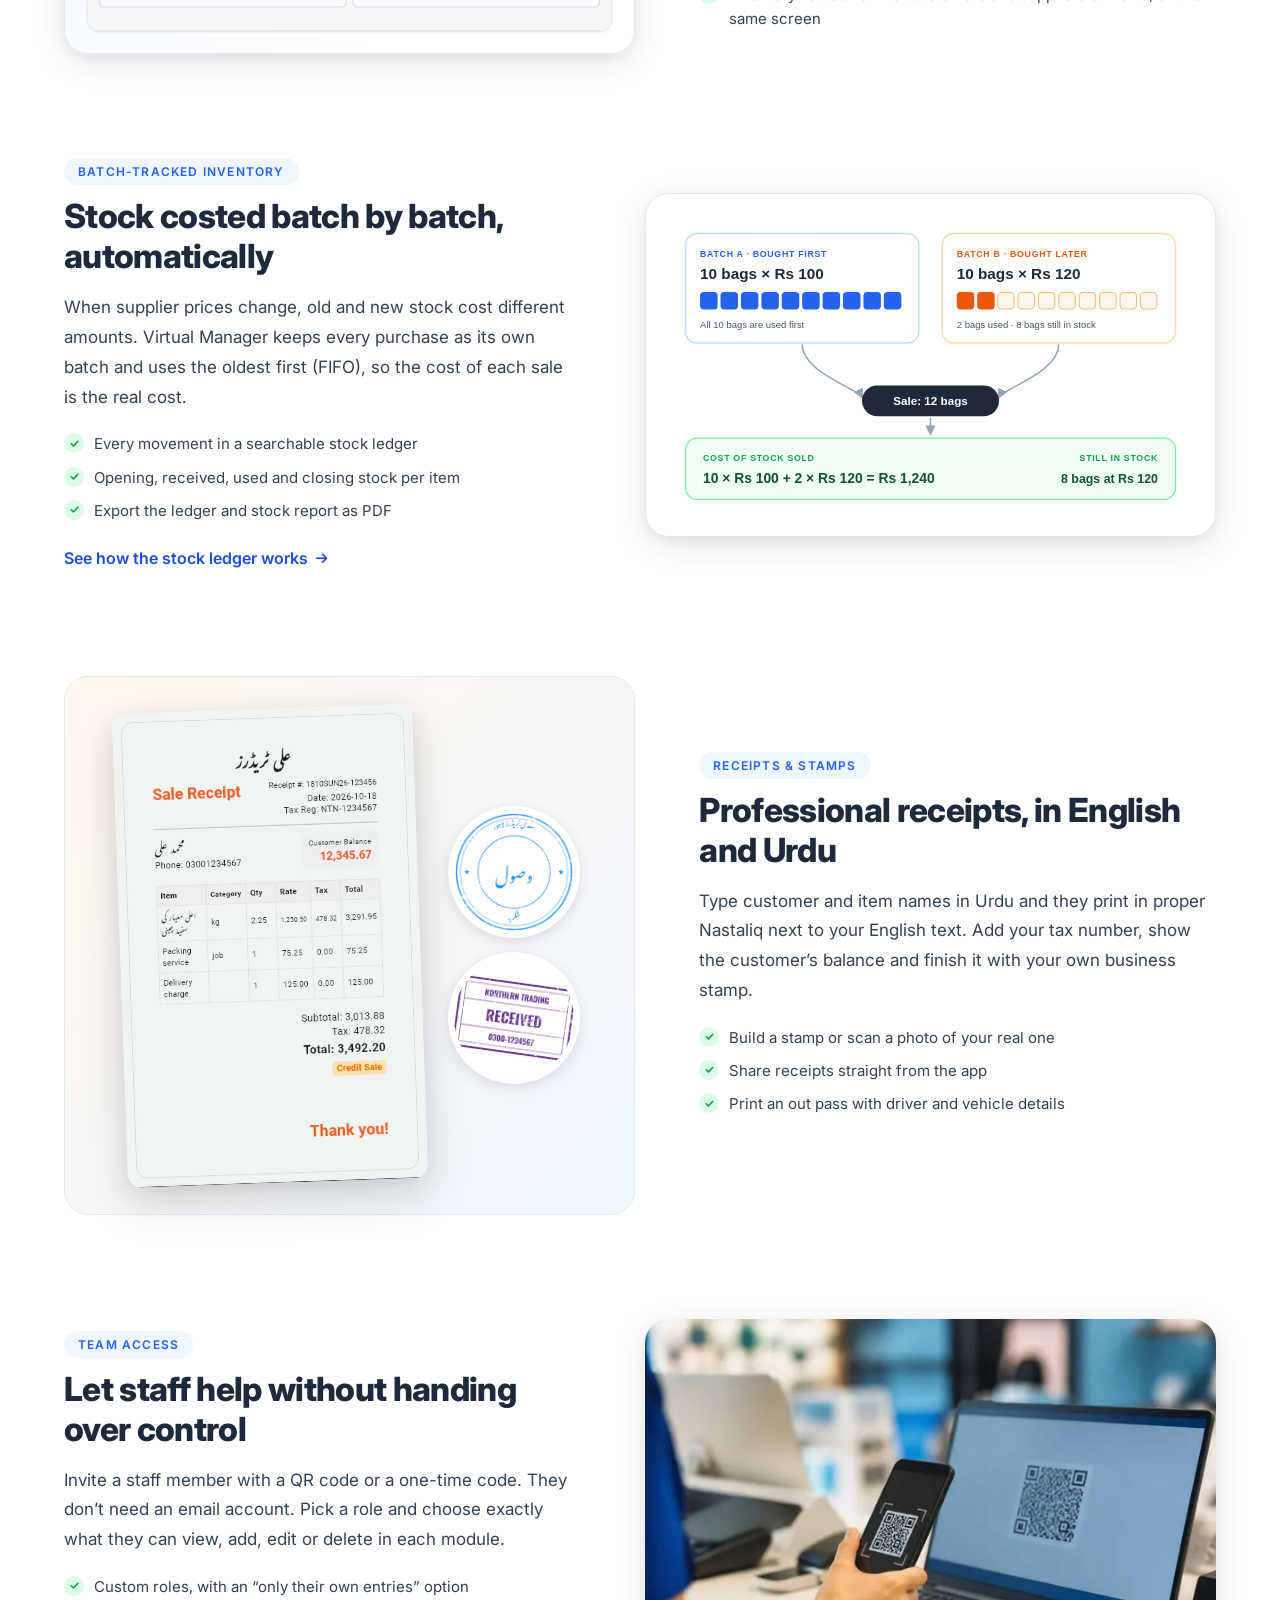
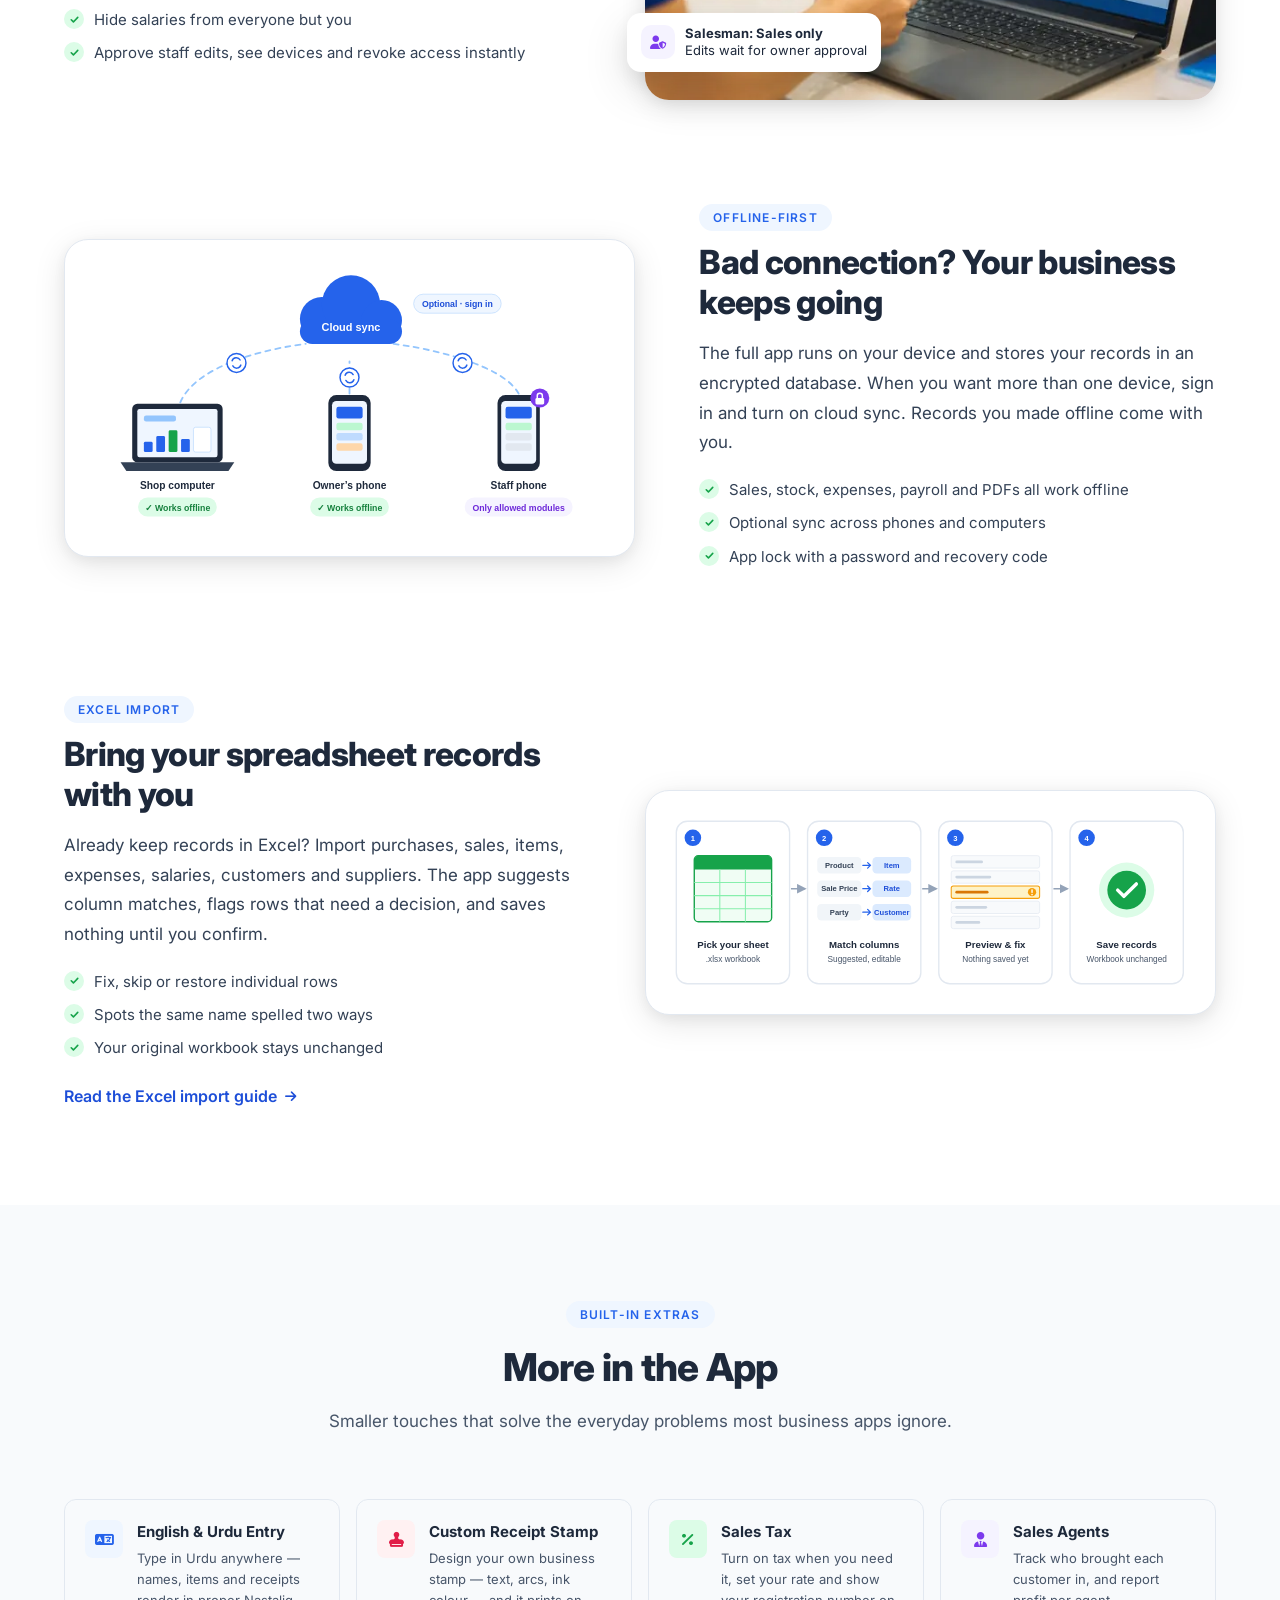
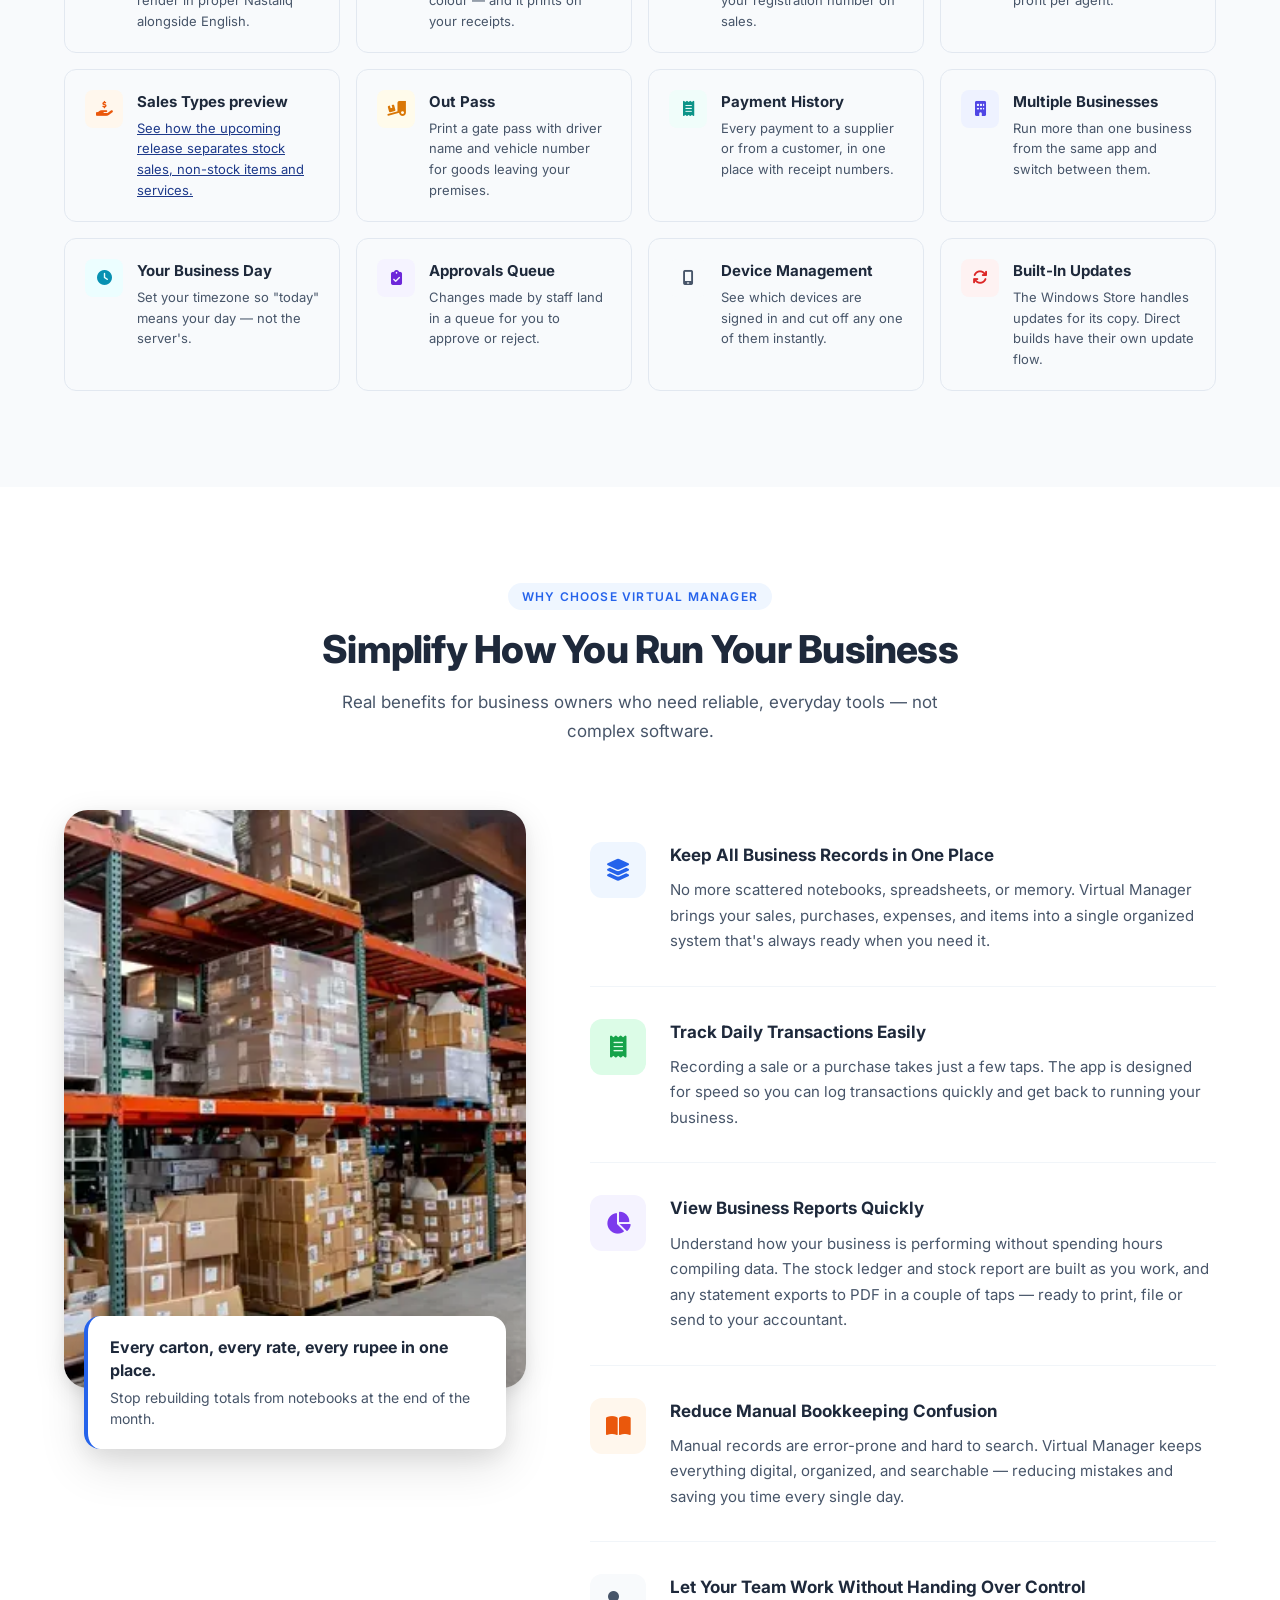
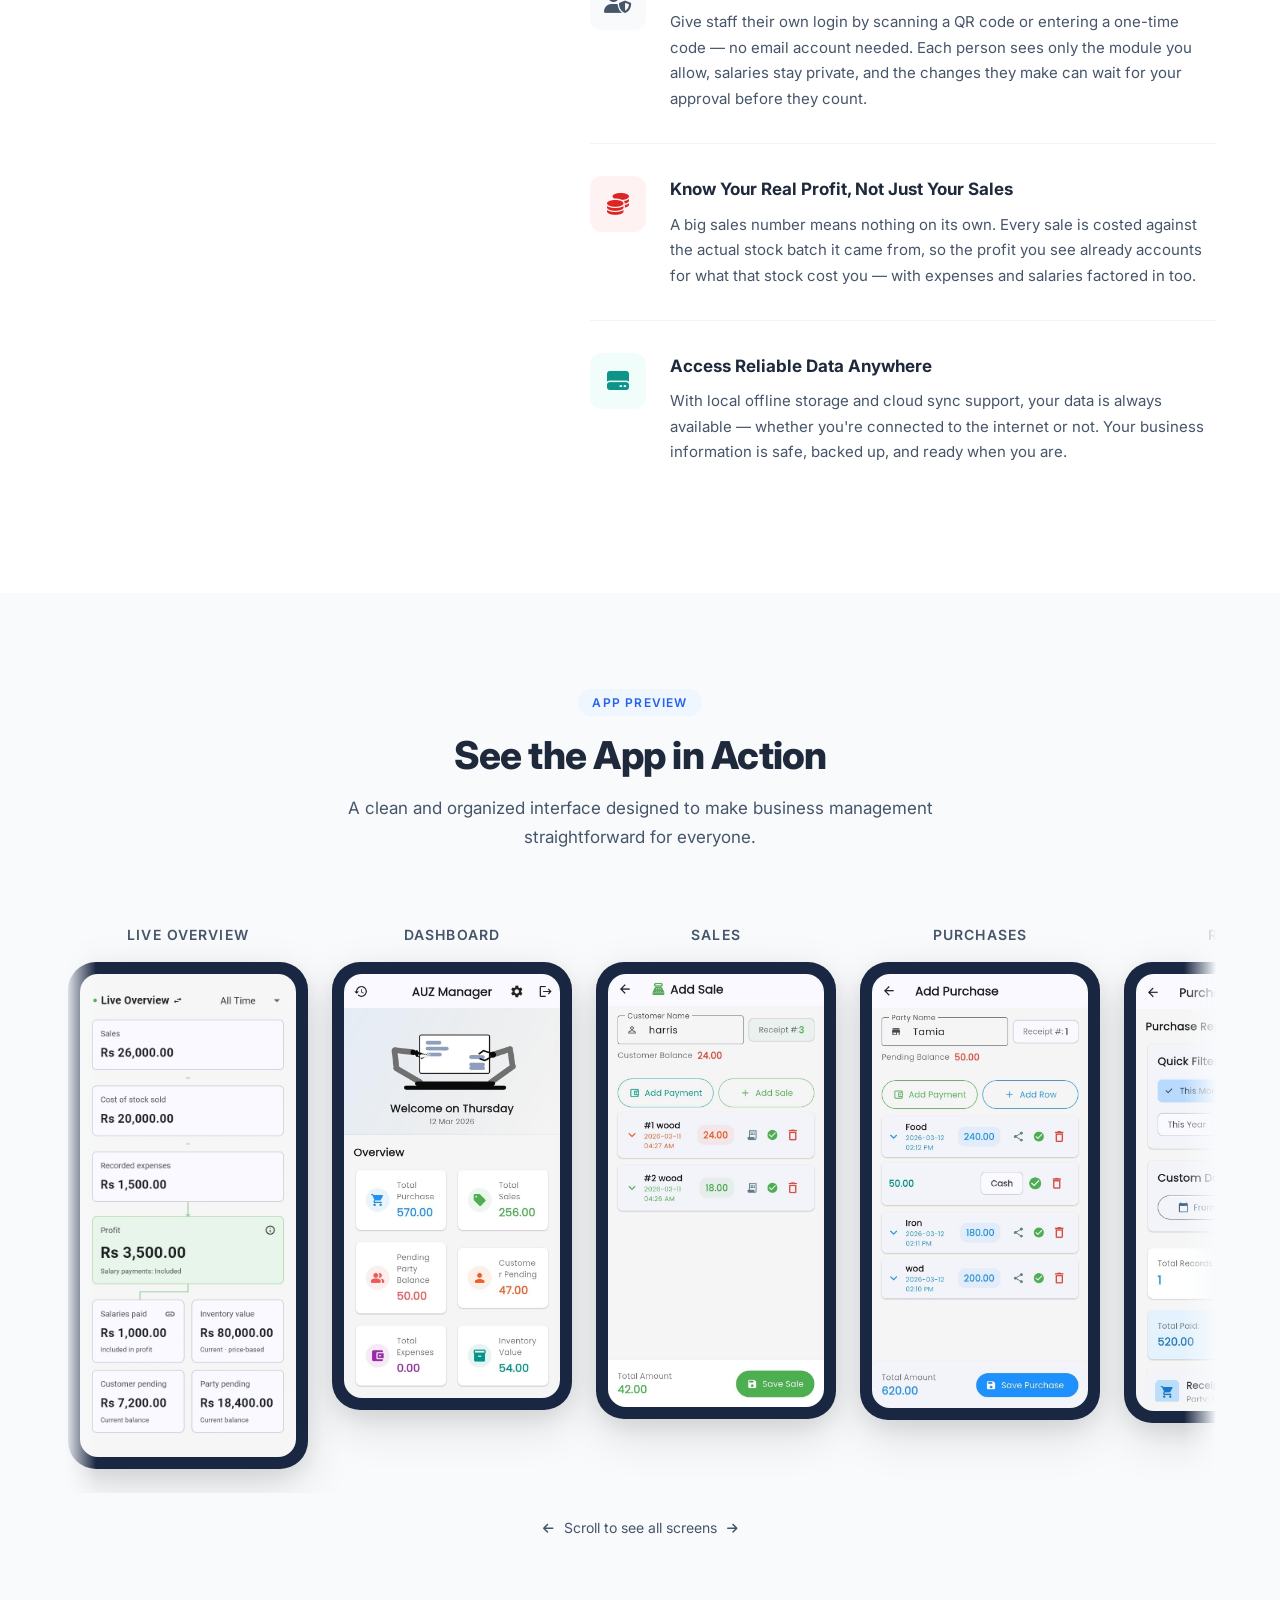
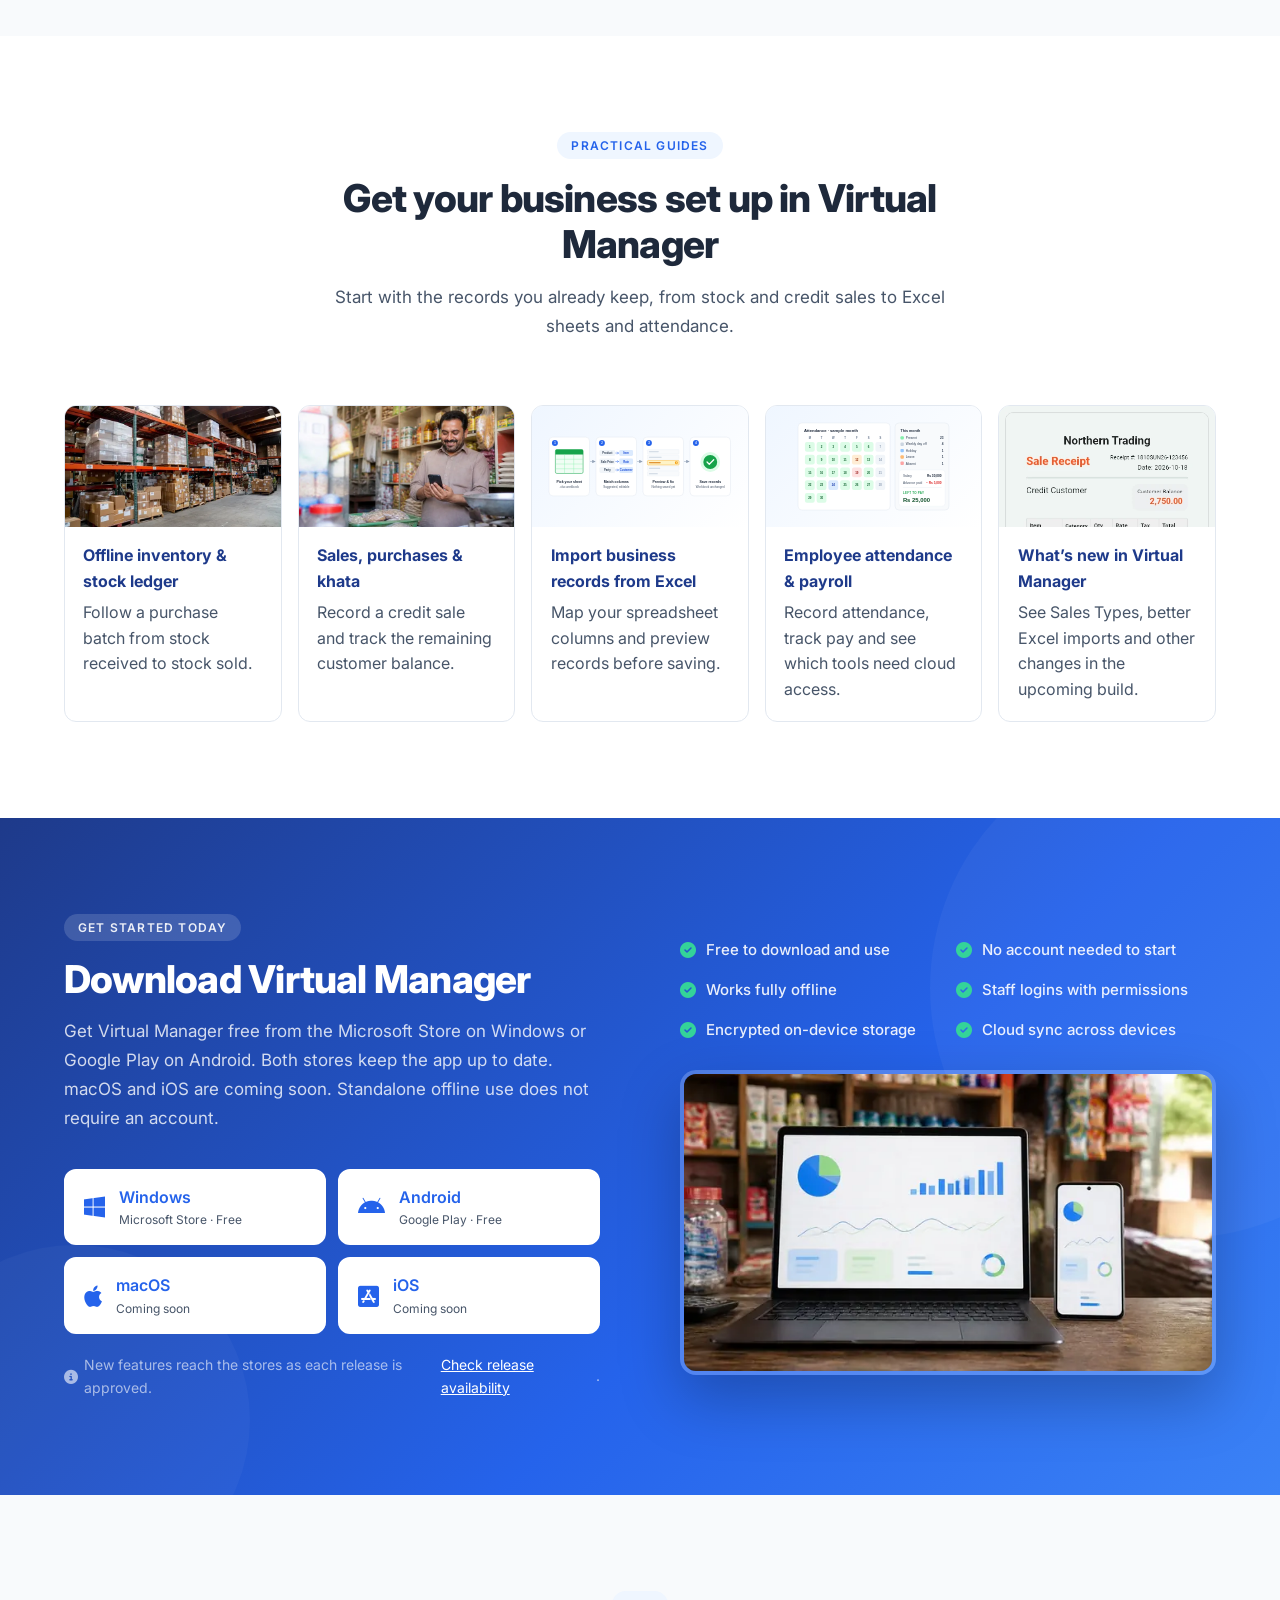
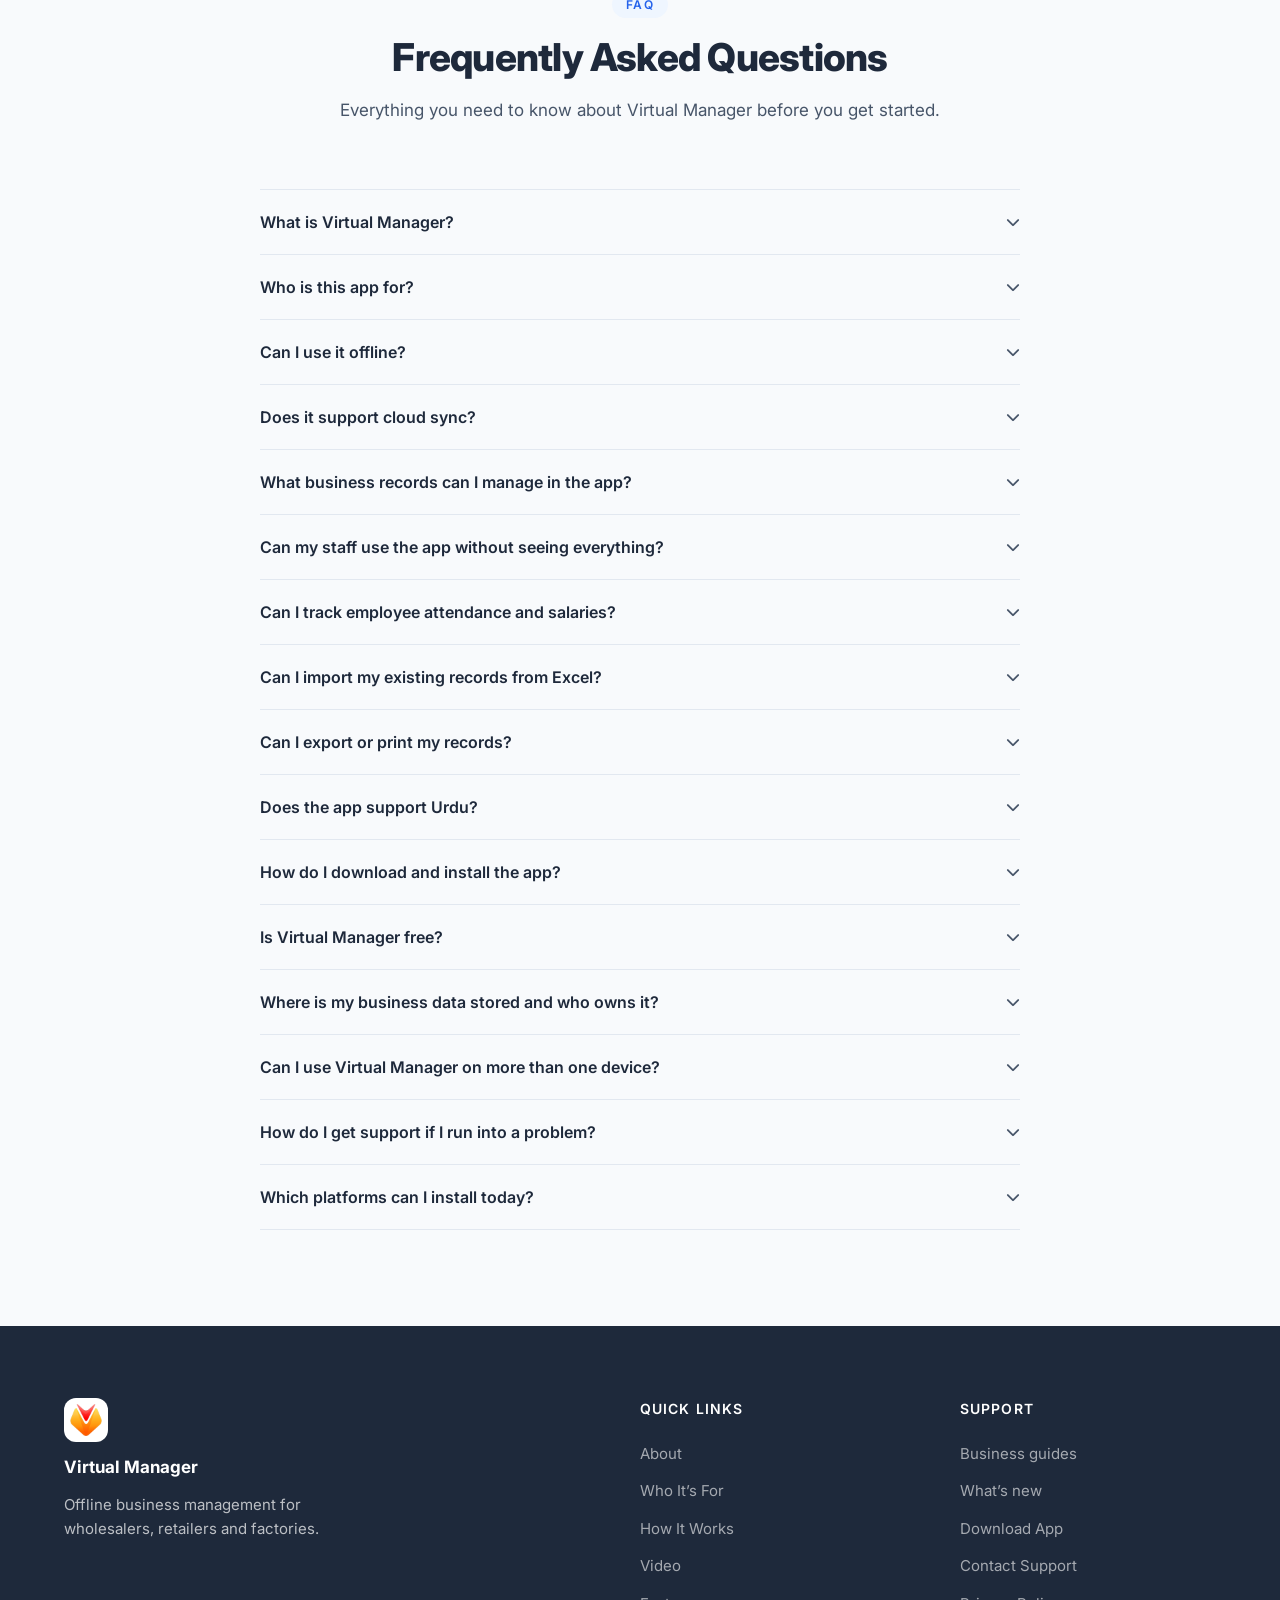
==== commit 30662052: "About photo: smaller "After" tag, moved below the face on phones - "After: Virtual Manager" tag is 1" ====
--- a/index.html
+++ b/index.html
@@ -38,7 +38,7 @@
   <noscript><link rel="stylesheet" href="https://cdnjs.cloudflare.com/ajax/libs/font-awesome/6.5.0/css/all.min.css" /></noscript>
 
   <!-- Stylesheet -->
-  <link rel="stylesheet" href="css/styles.css?v=9" />
+  <link rel="stylesheet" href="css/styles.css?v=10" />
 
   <!-- Favicon -->
   <link rel="icon" href="assets/favicon.ico" sizes="48x48" />
--- a/css/styles.css
+++ b/css/styles.css
@@ -3118,3 +3118,22 @@
   .hero-anim { padding: 10px 12px 14px; }
   .hero-anim__bar { padding-bottom: 8px; margin-bottom: 10px; font-size: 0.75rem; }
 }
+
+/* ---- About: smaller "After" tag; bottom placement on phones (v10) ---- */
+.photo-tag--green {
+  gap: 5px;
+  padding: 4.5px 10.8px;
+  font-size: 0.675rem;
+}
+@media (max-width: 768px) {
+  .about__photo--inset { width: 62%; }
+  .about__photo--inset .photo-tag {
+    top: auto;
+    bottom: 8px;
+    left: 8px;
+    white-space: nowrap;
+  }
+}
+@media (max-width: 480px) {
+  .about__photo--inset .photo-tag { padding: 4px 9px; font-size: 0.625rem; }
+}
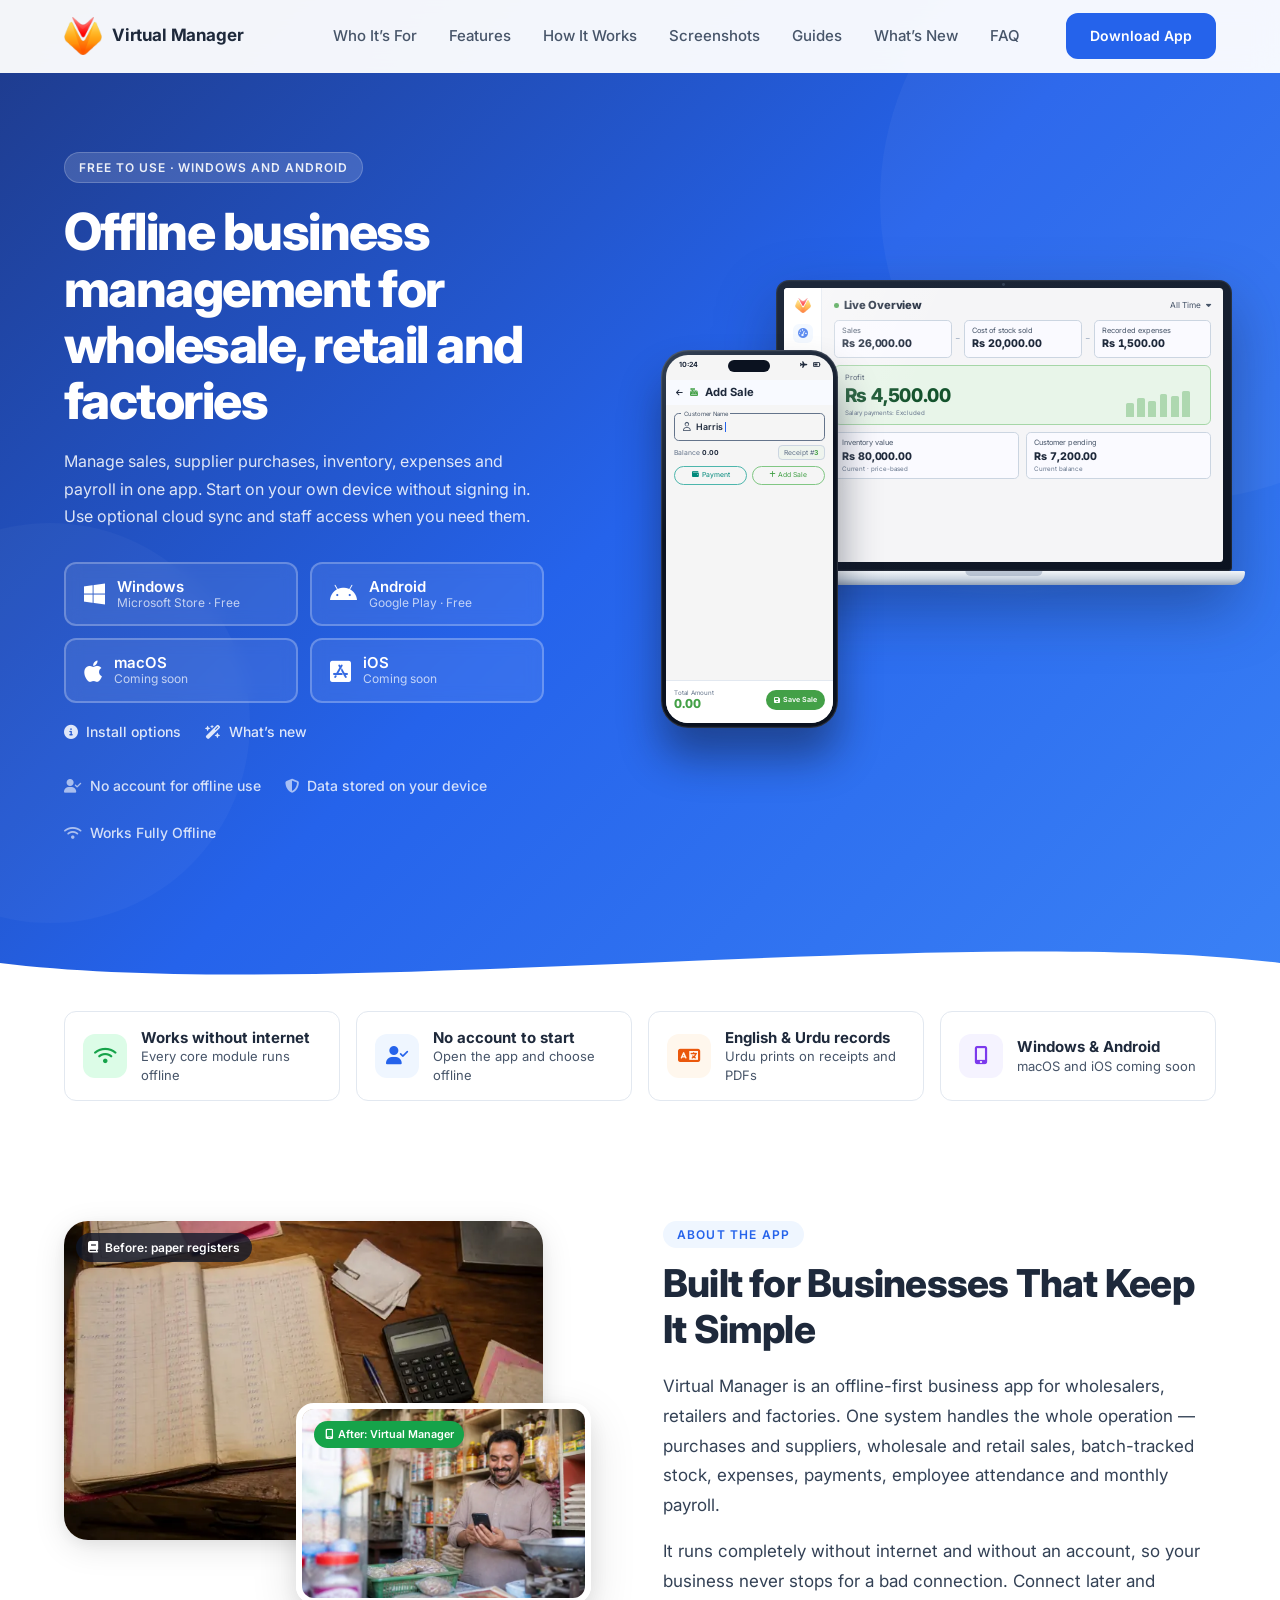
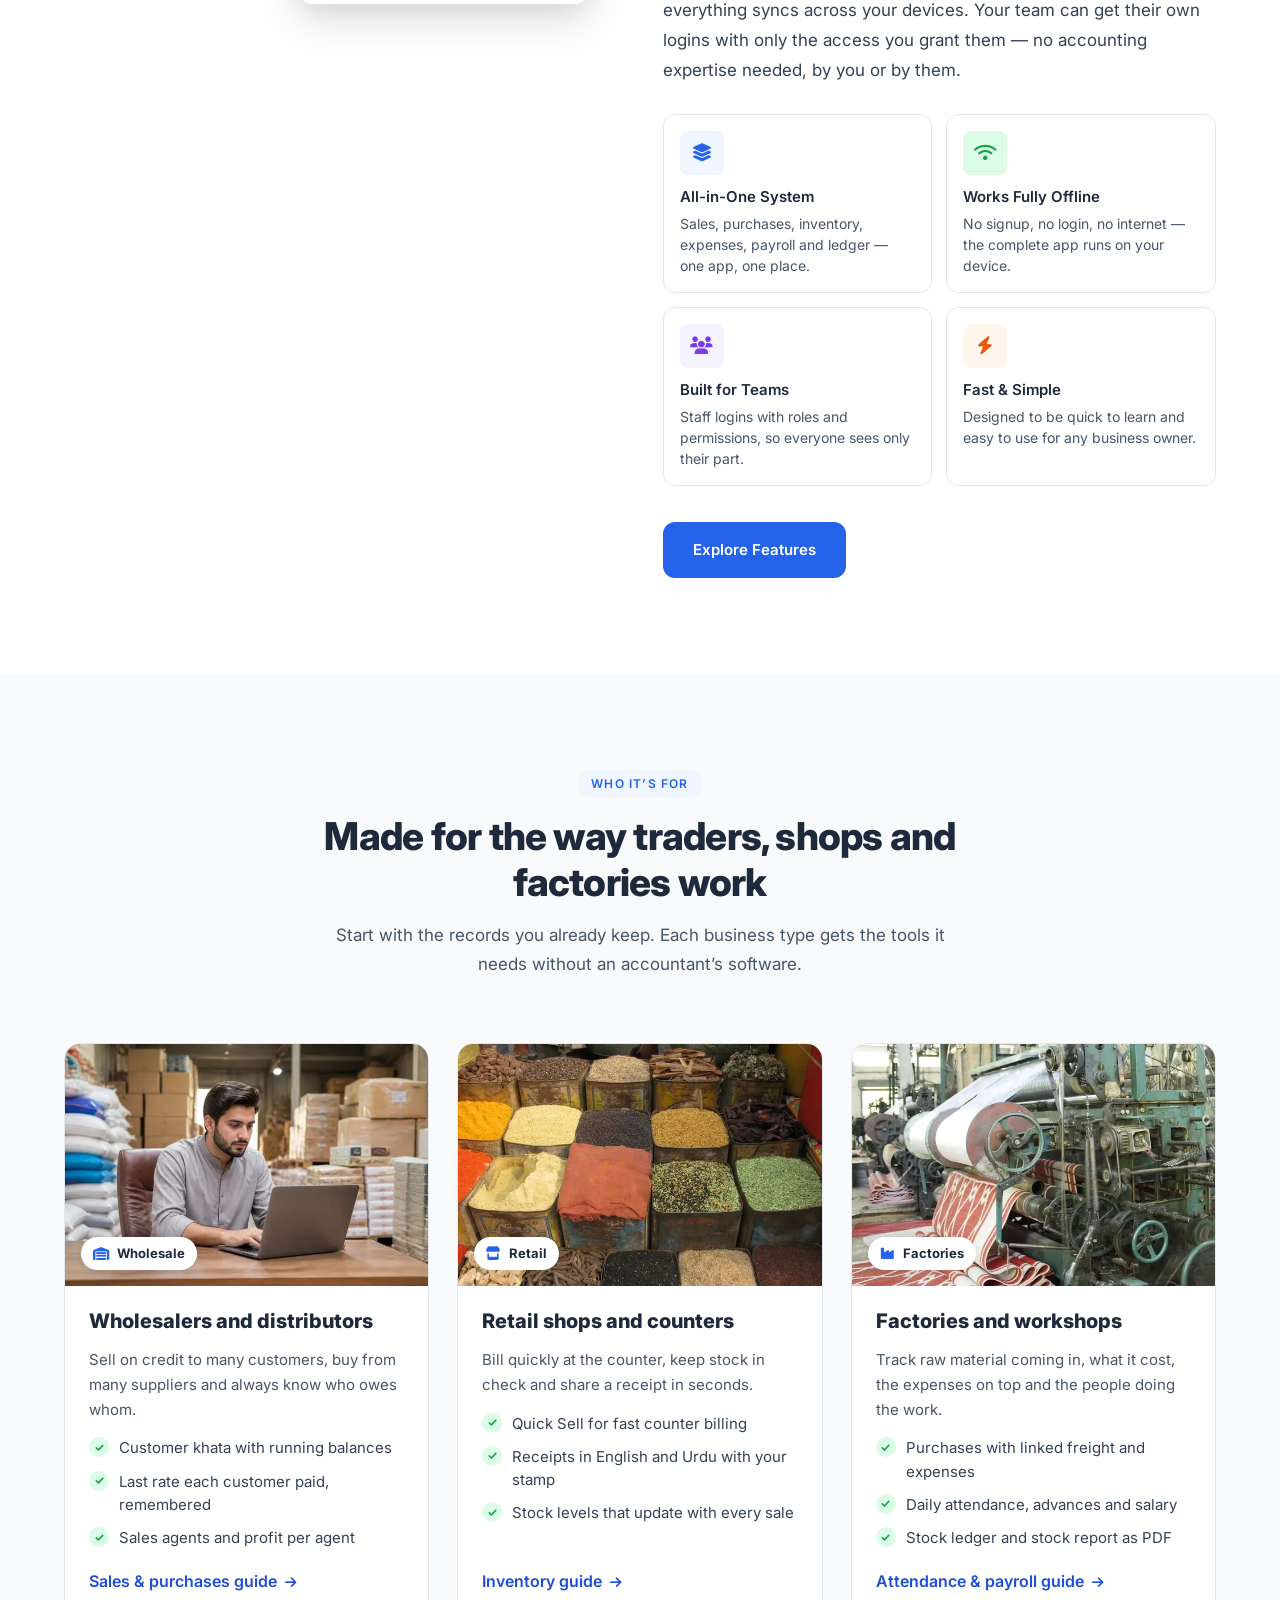
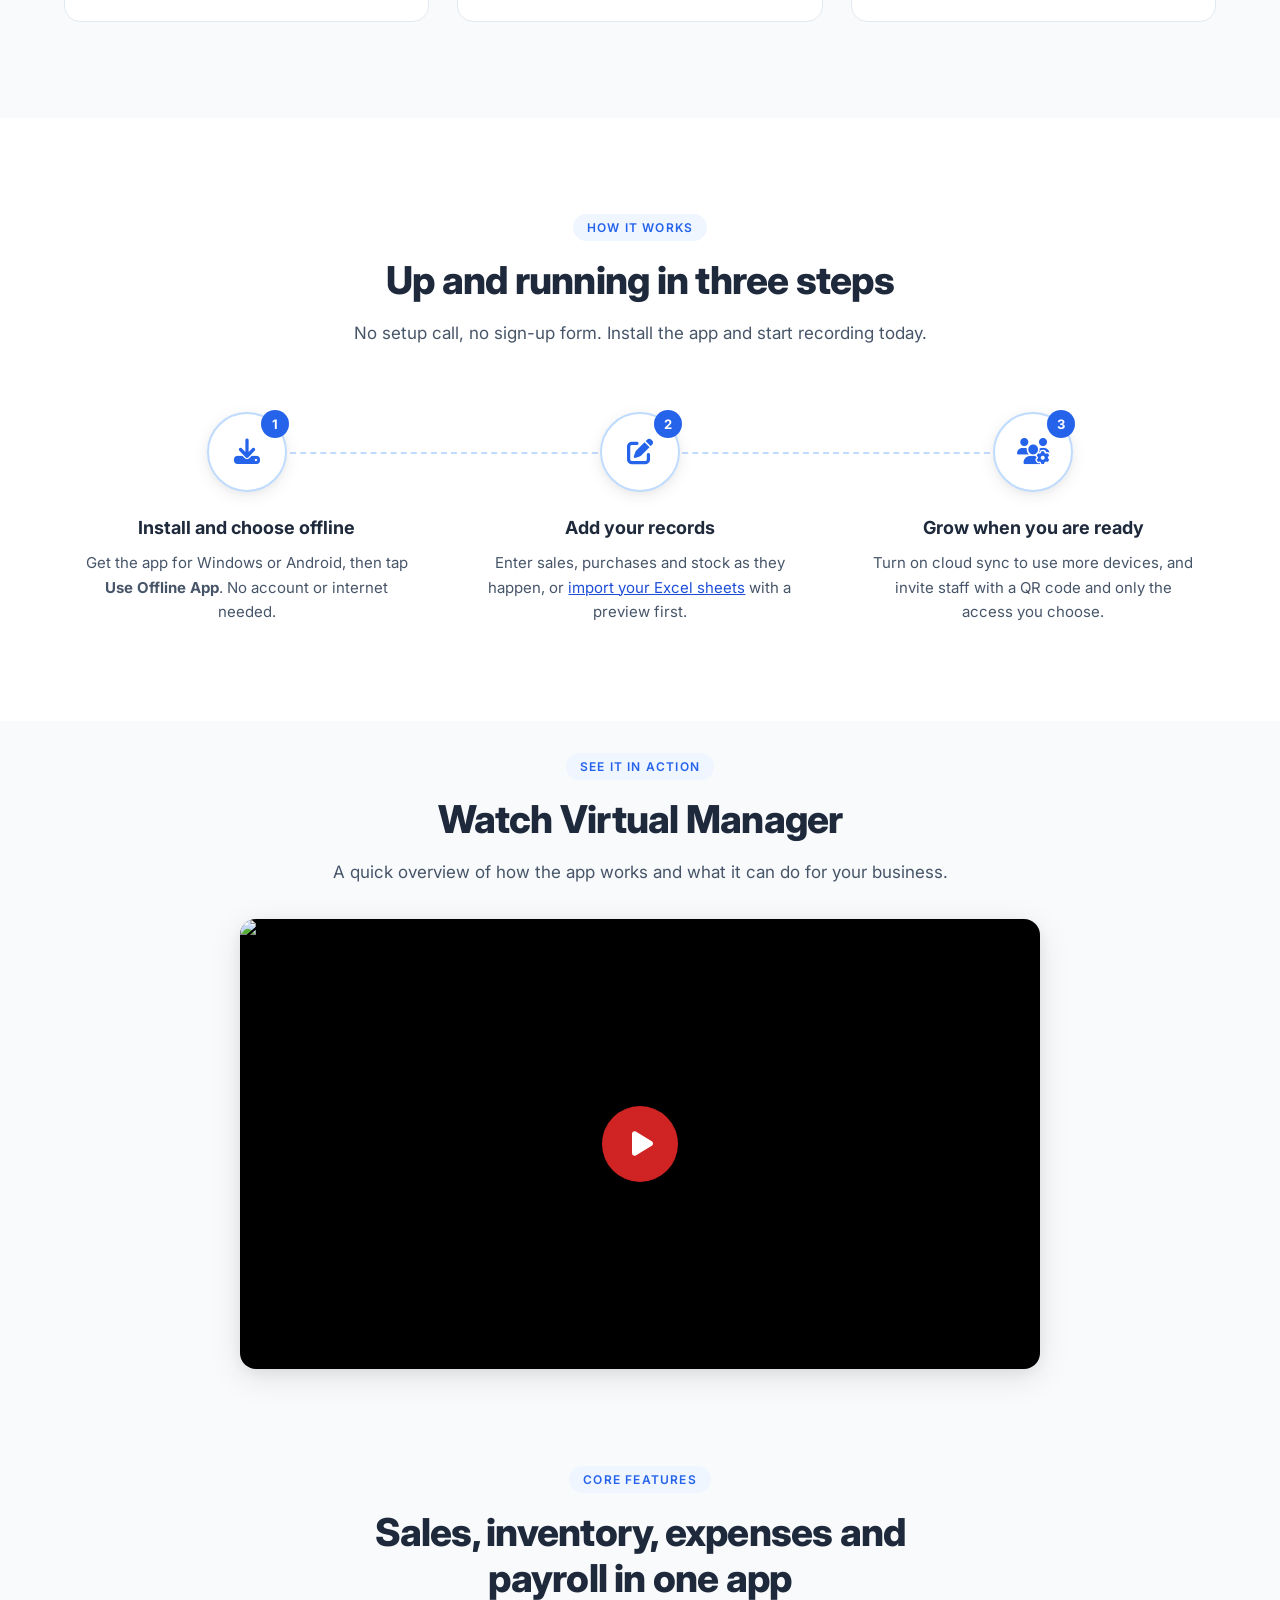
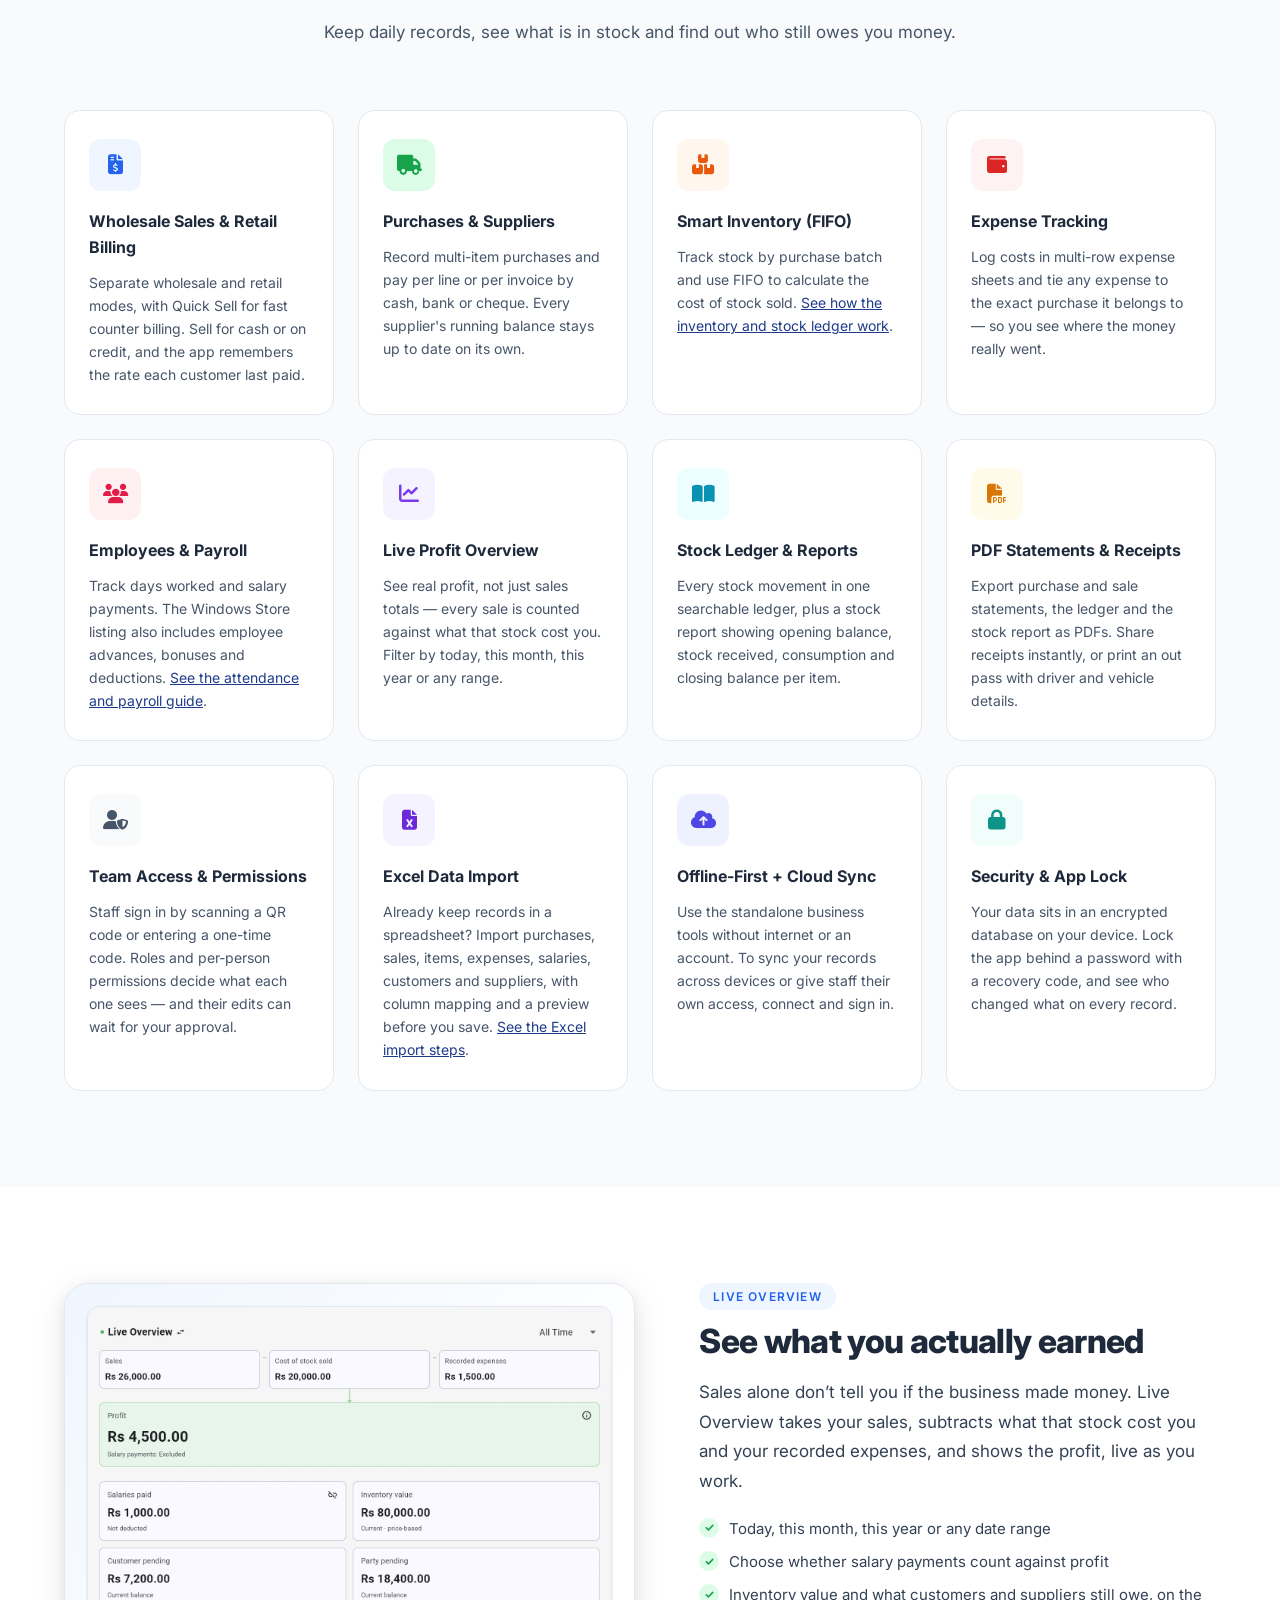
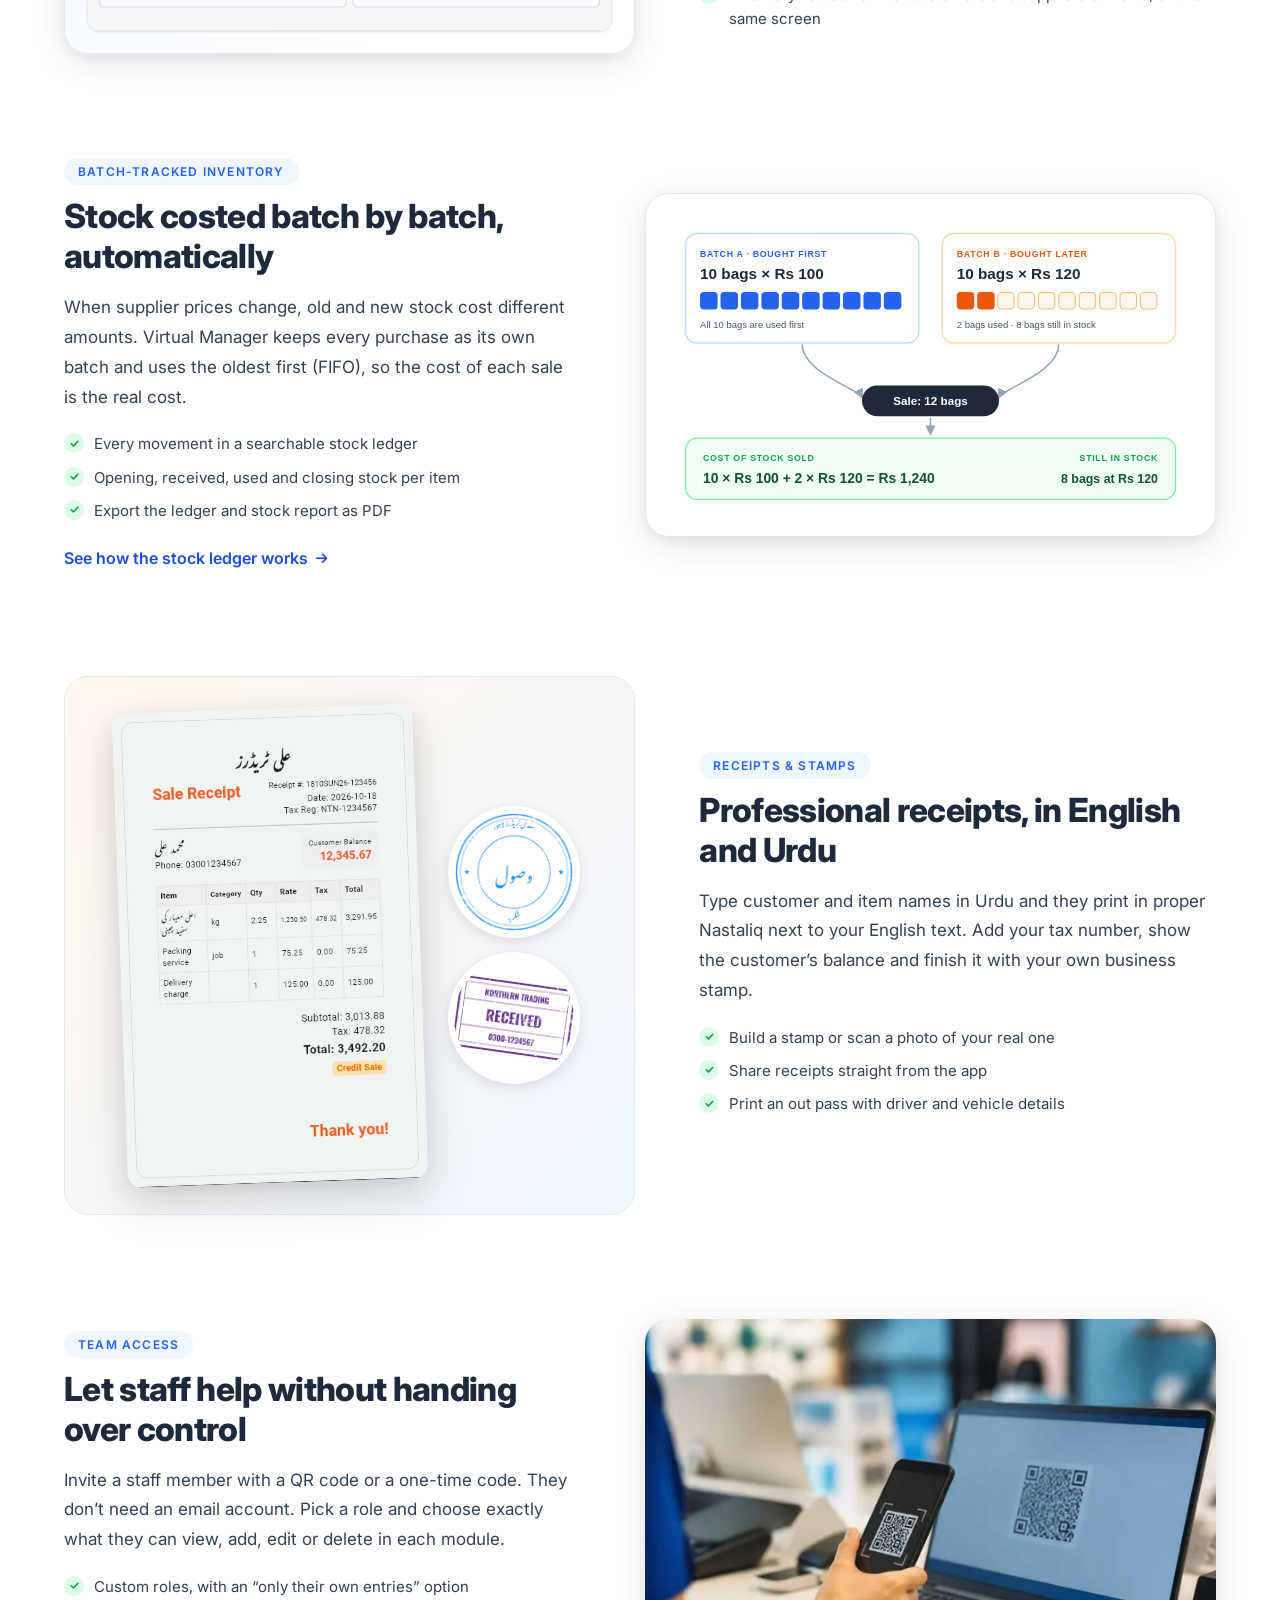
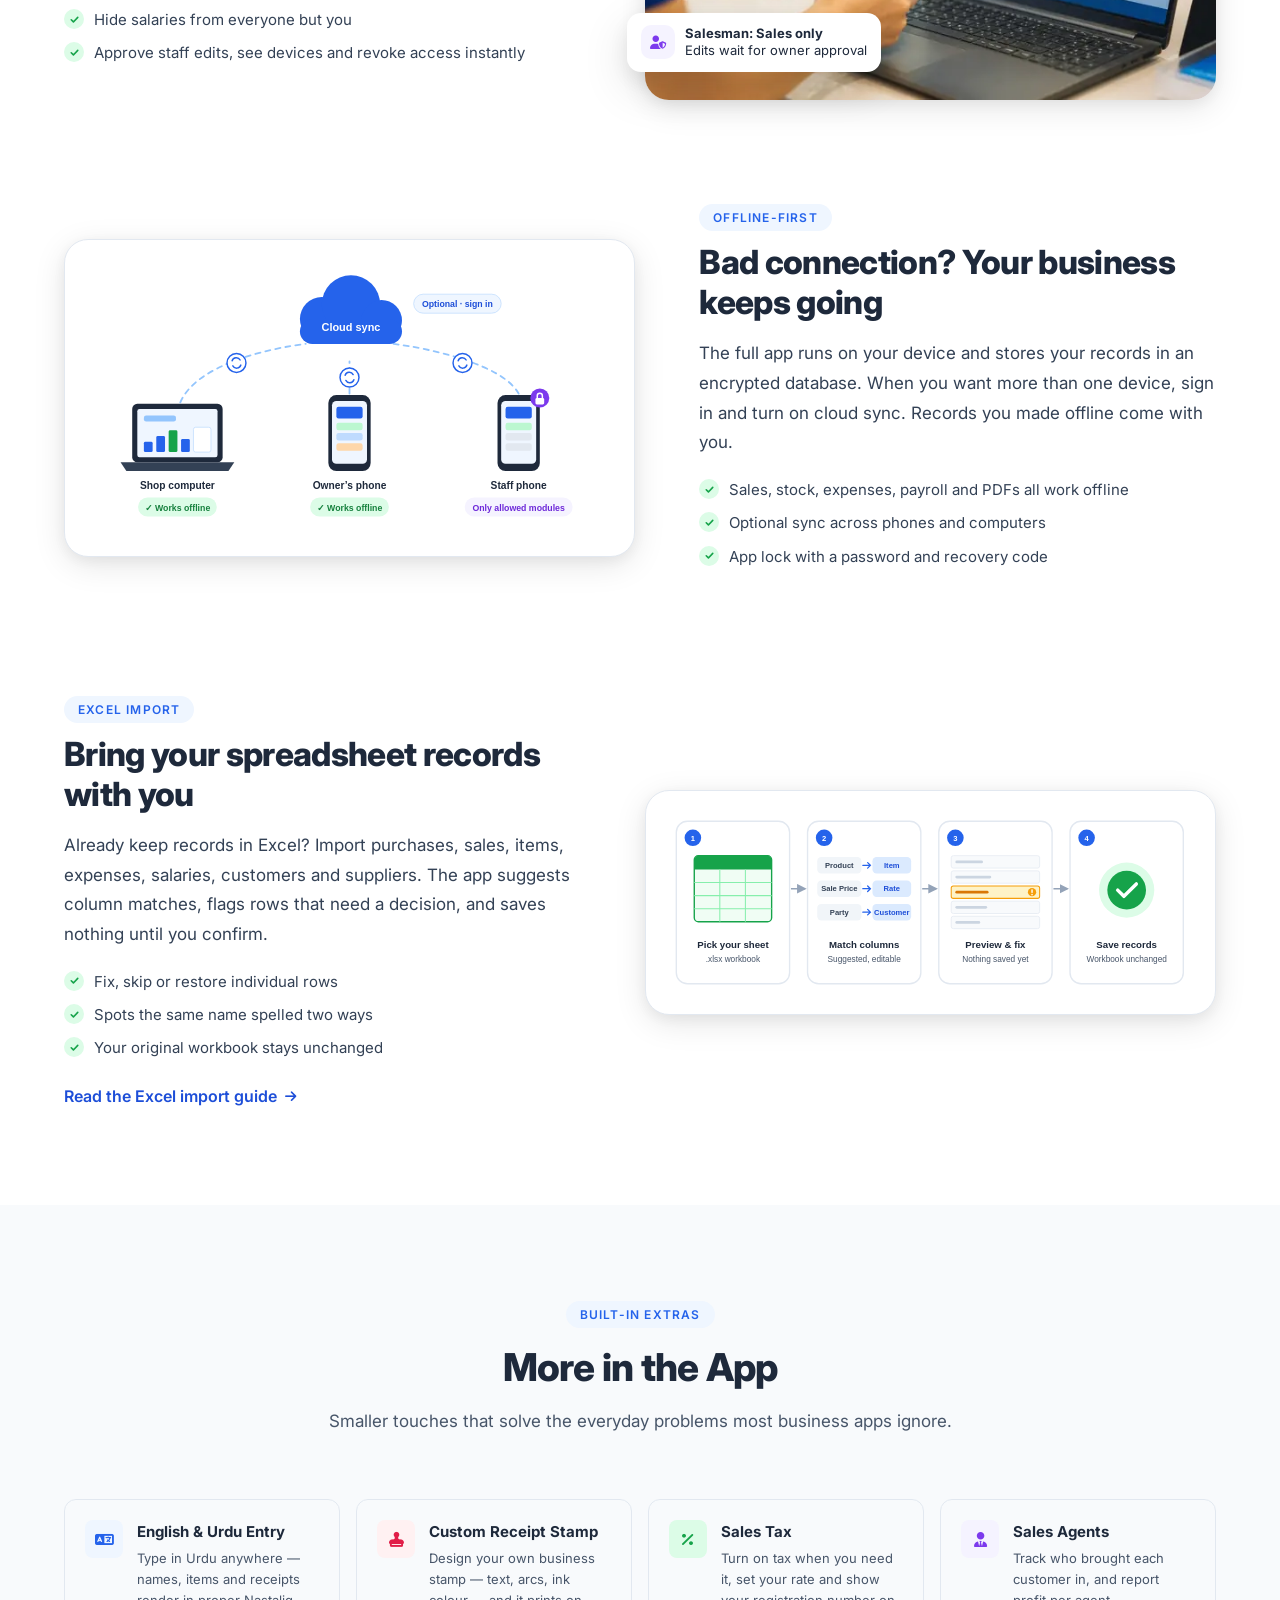
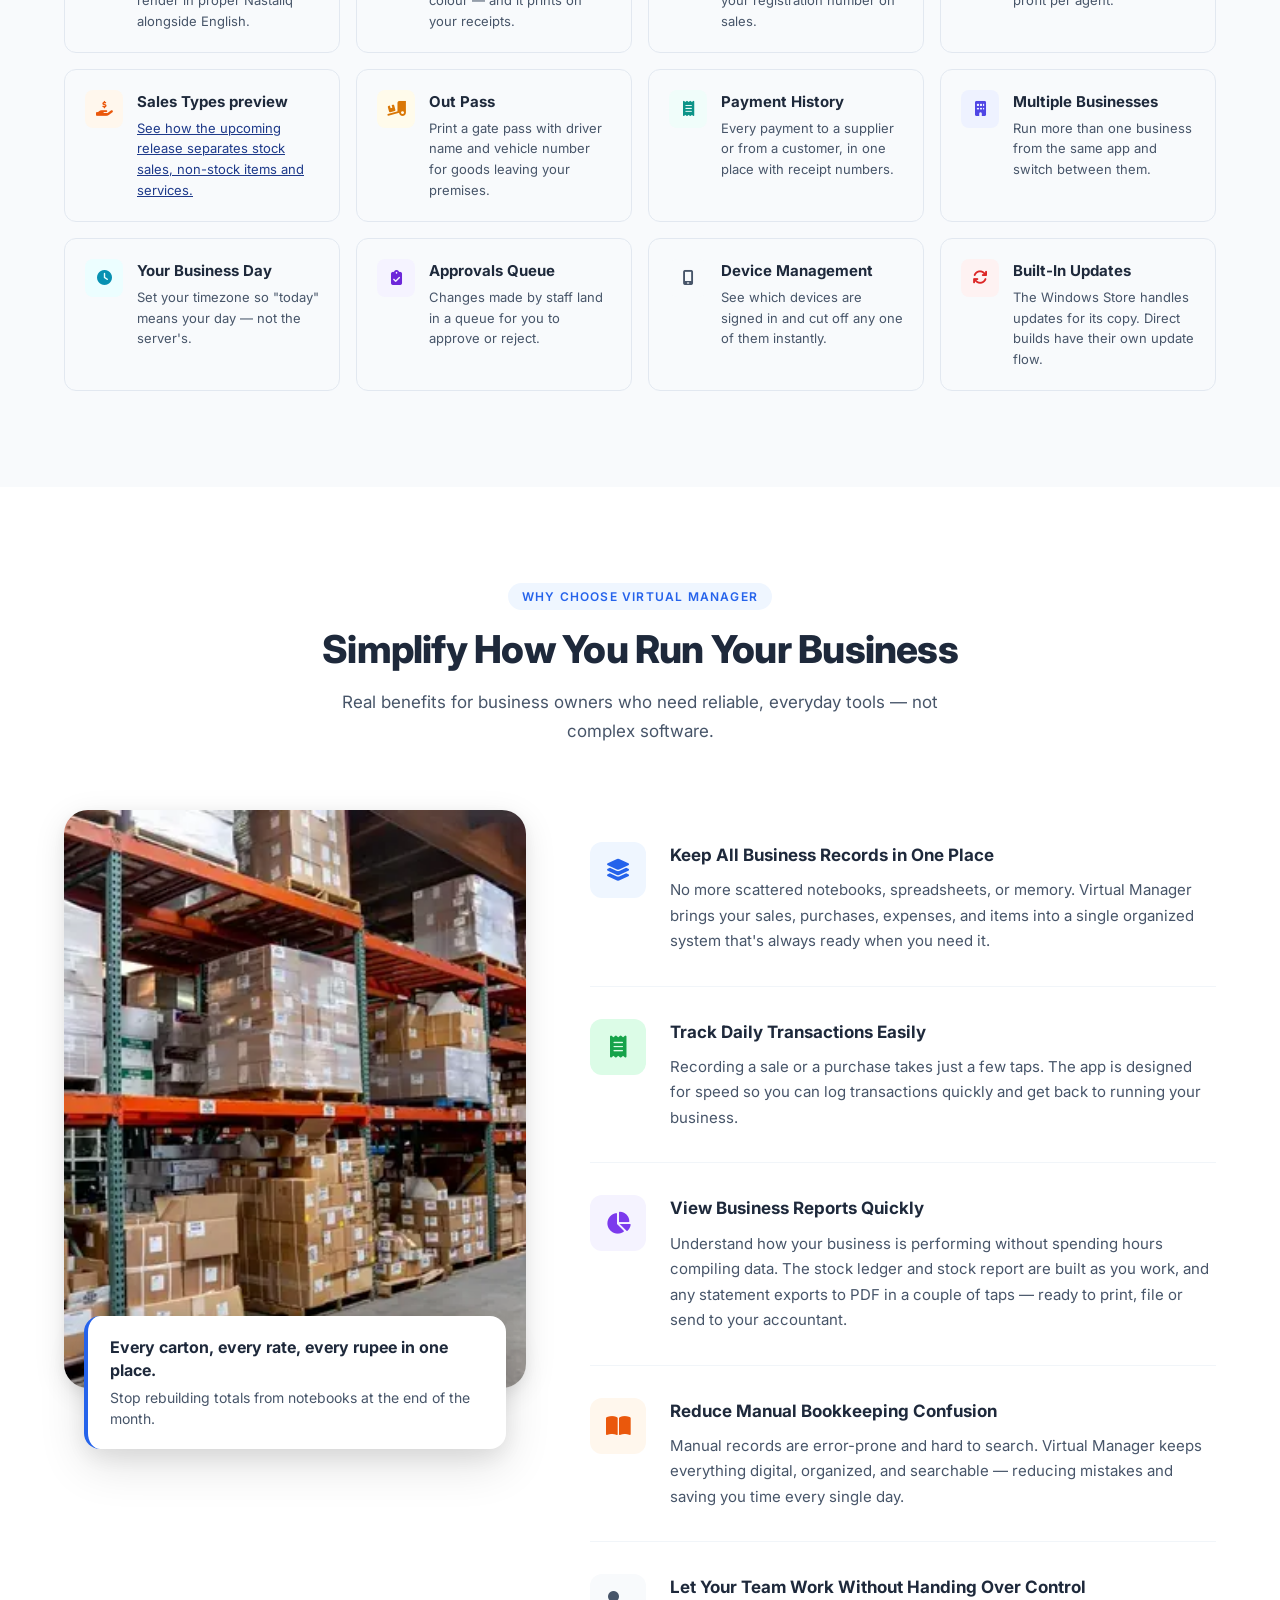
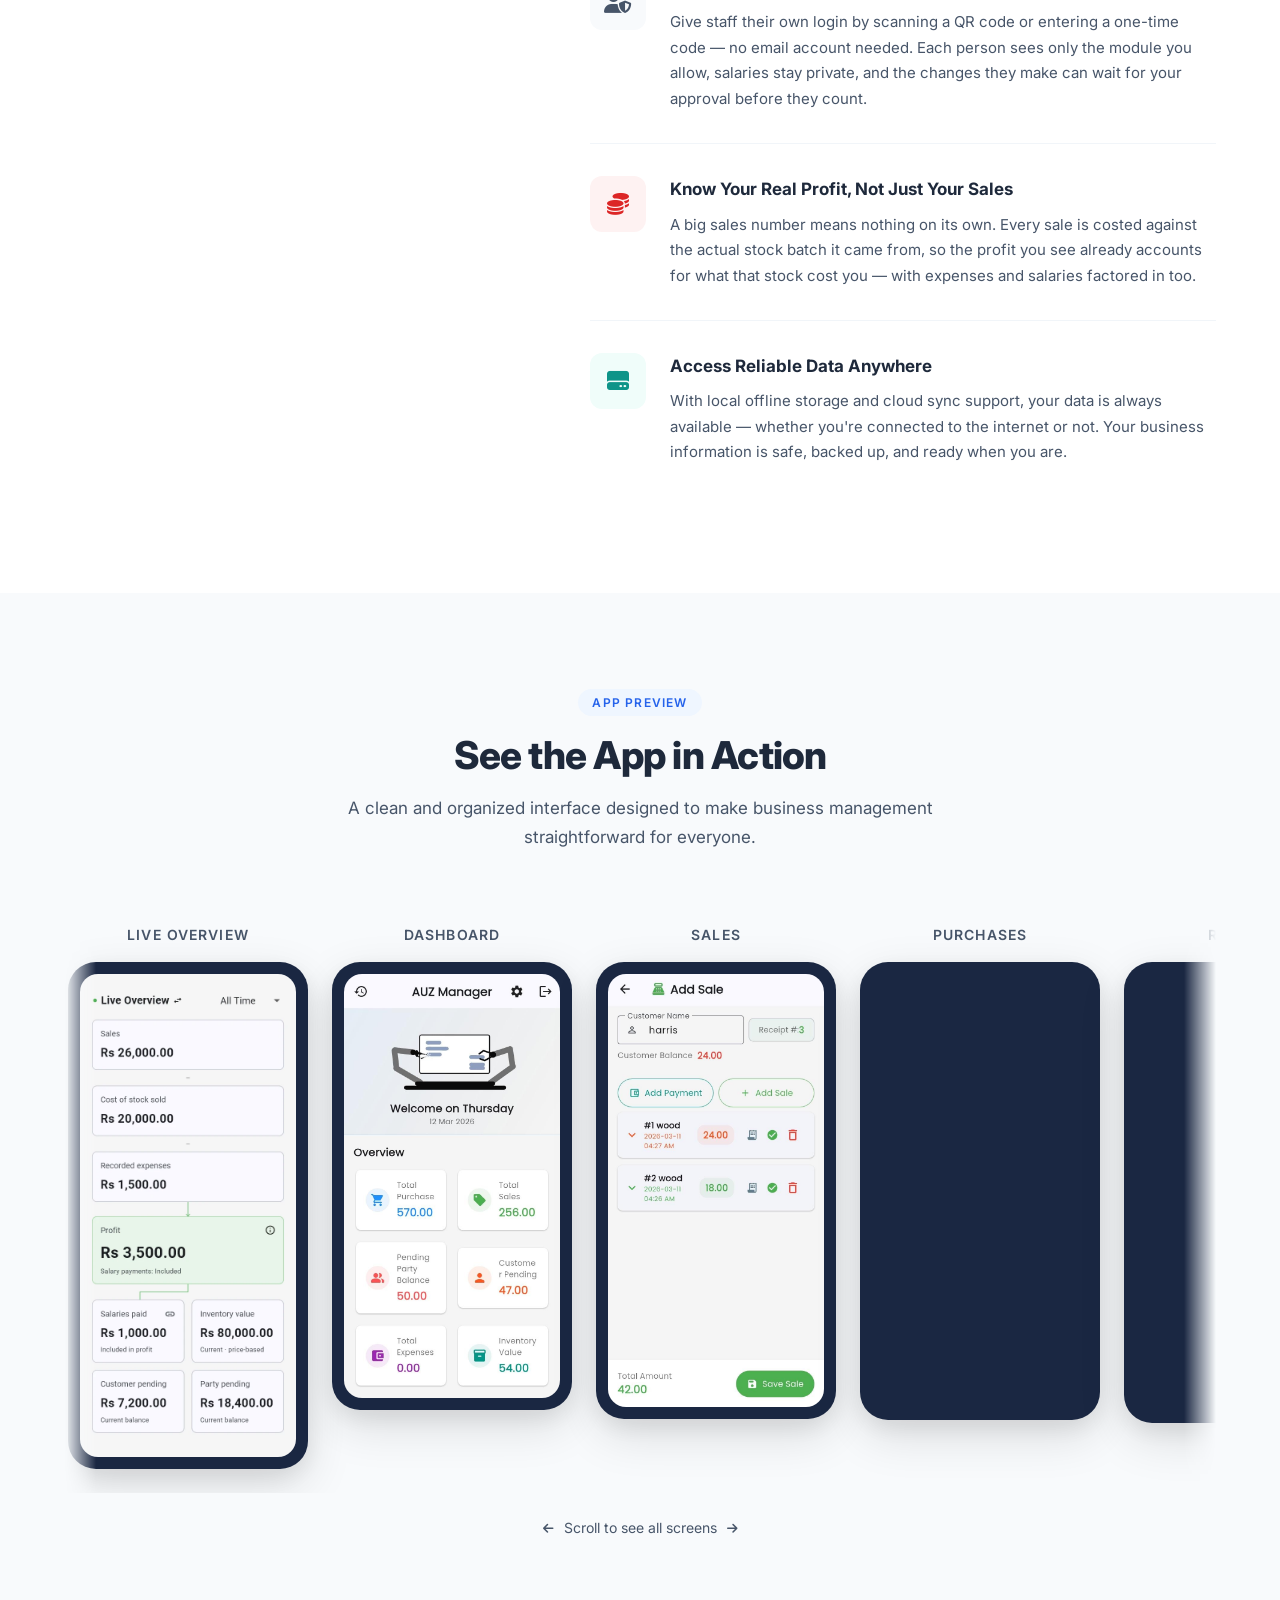
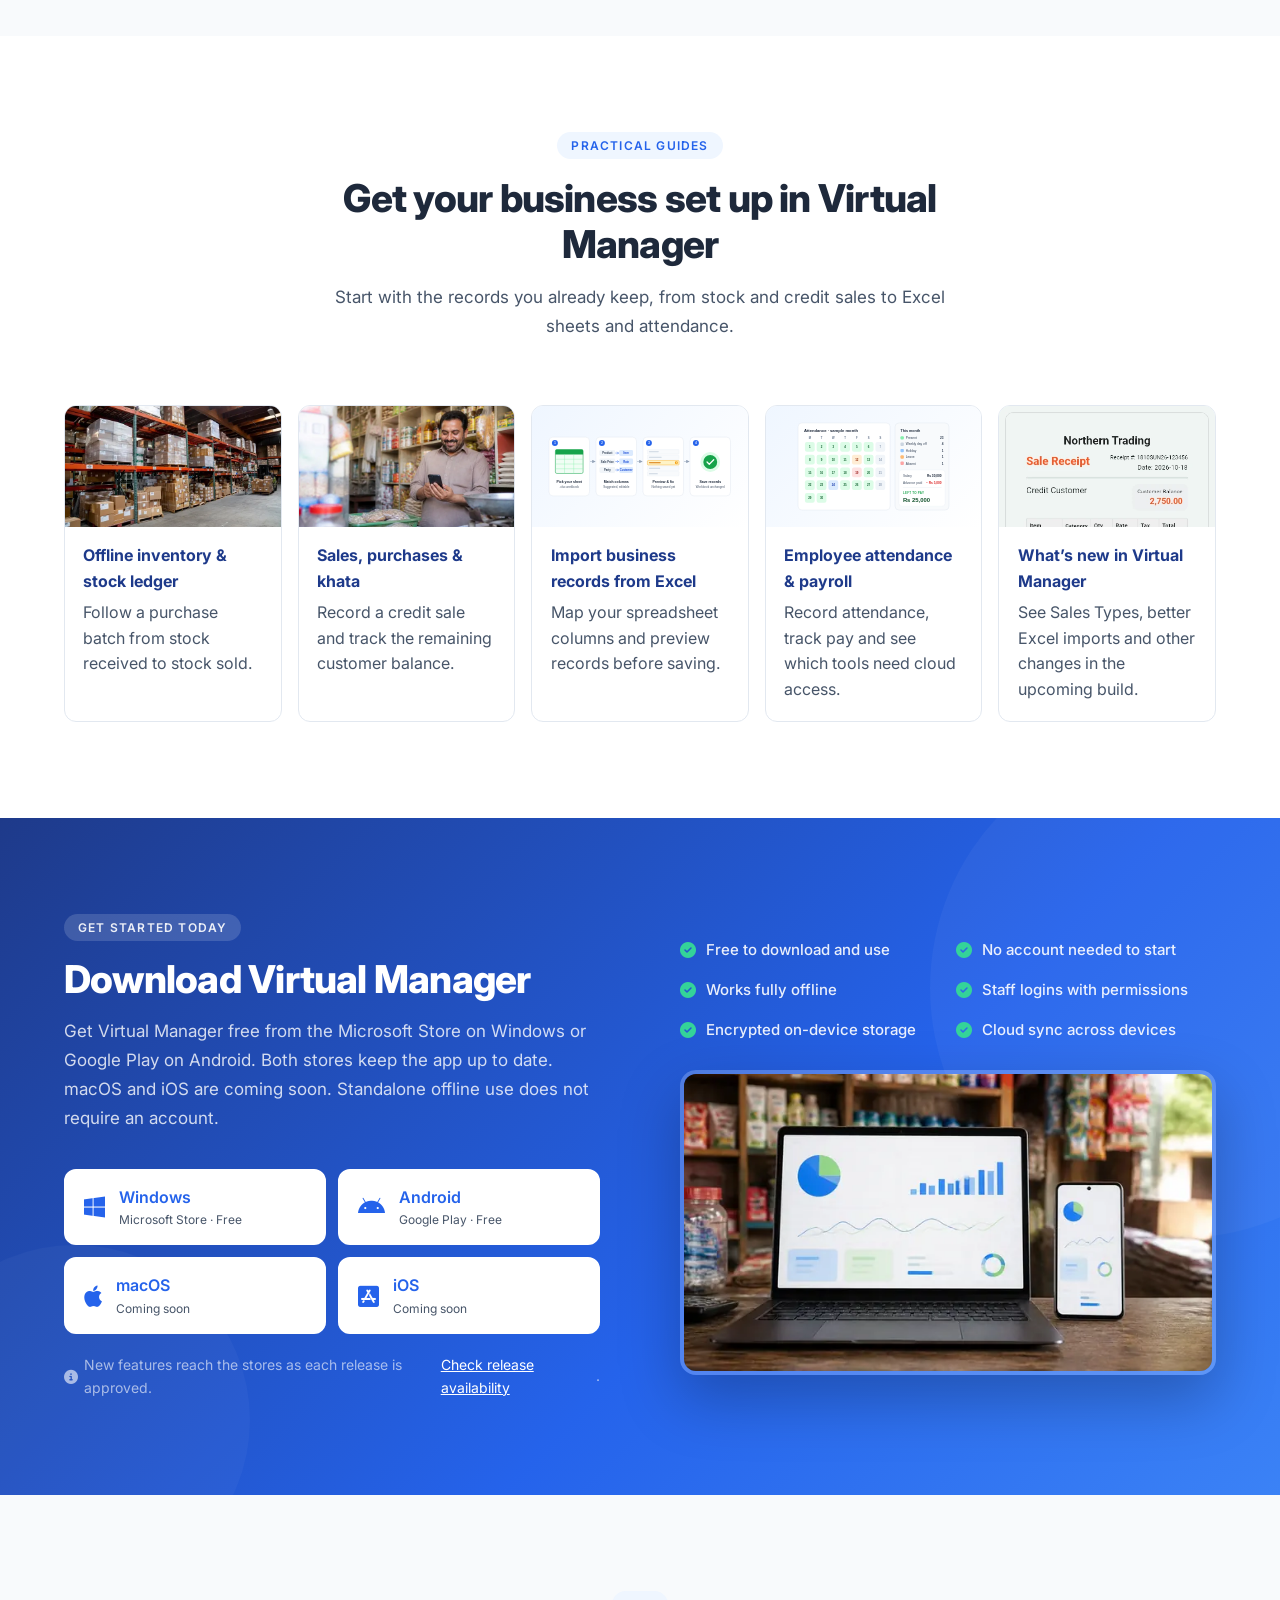
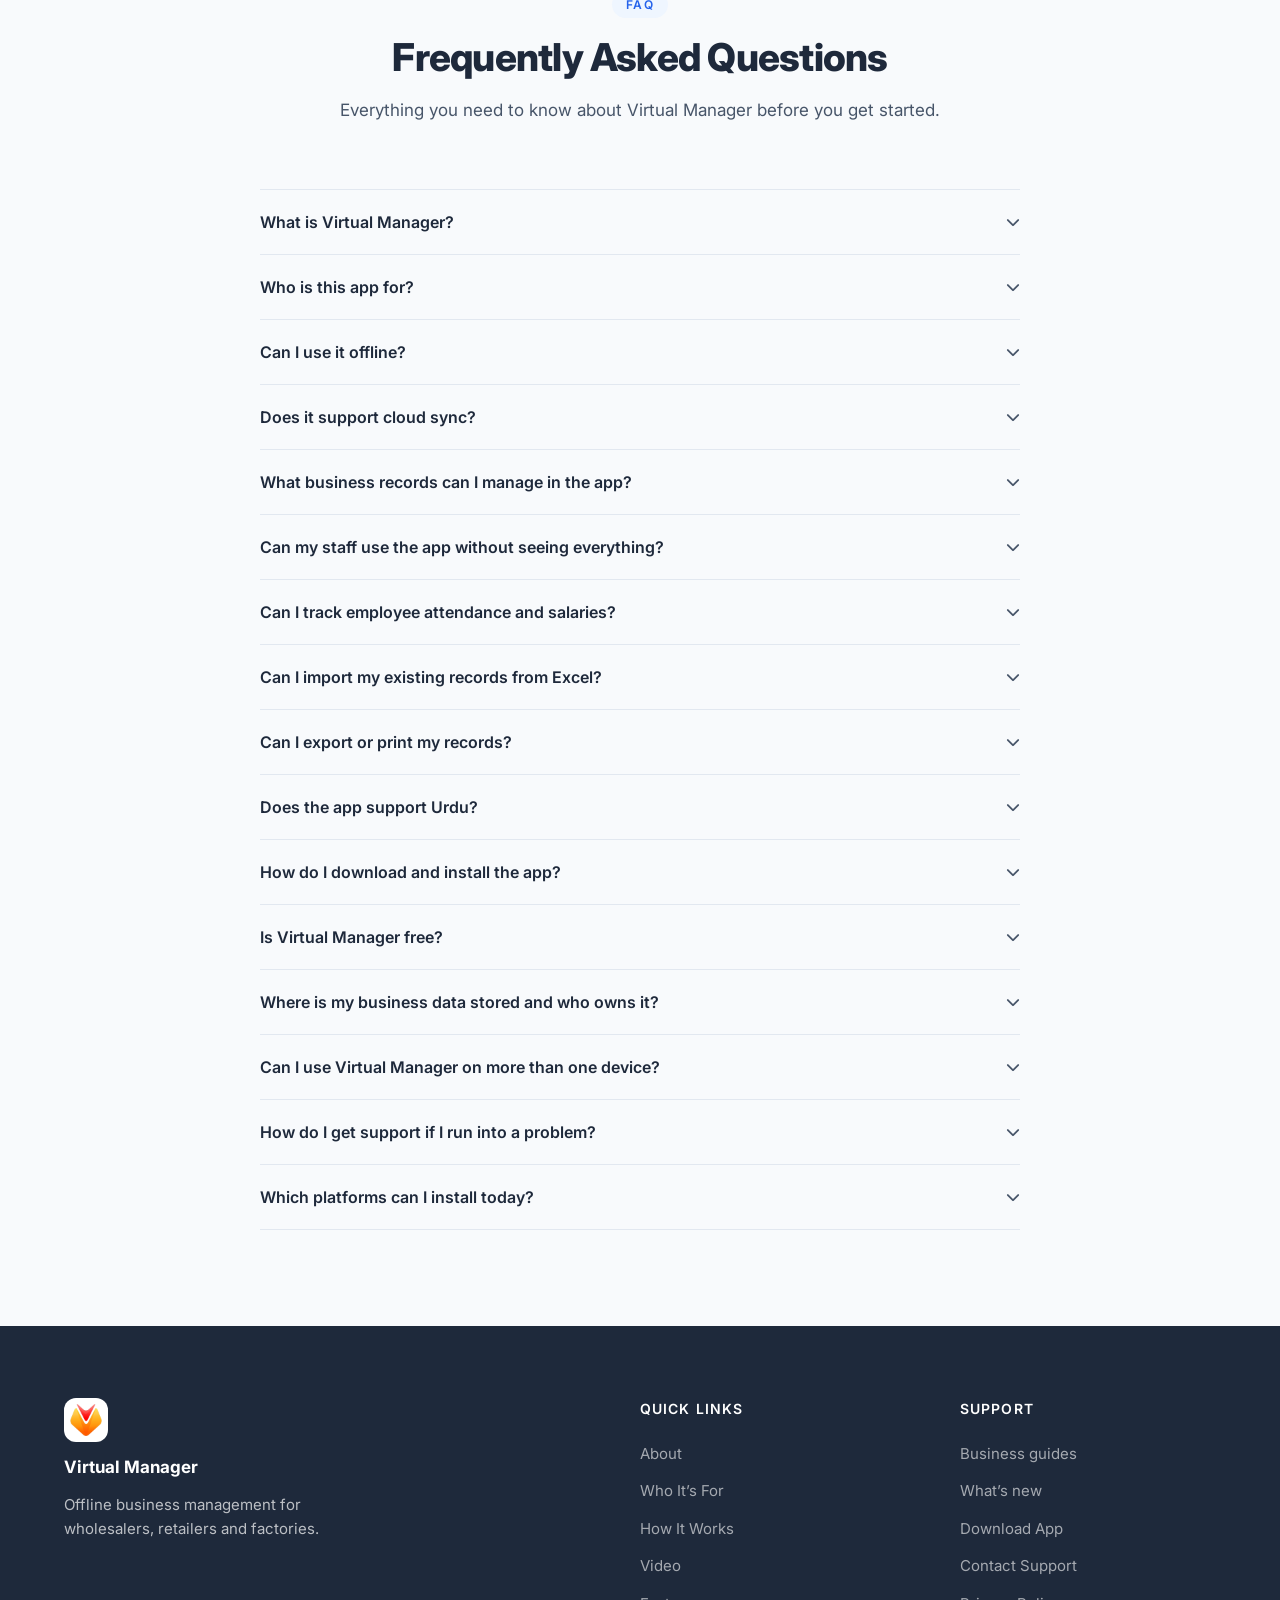
==== commit 95f02710: "Hero: replace robot Lottie with coded laptop + phone product scene The hero now shows the app's own " ====
--- a/index.html
+++ b/index.html
@@ -23,9 +23,6 @@
   <meta name="twitter:description" content="Manage sales, purchases, inventory and payroll offline. Virtual Manager serves wholesalers, retailers and factories on Windows and Android." />
   <meta name="twitter:image" content="https://virtualmanager.online/assets/og-image.jpg" />
 
-  <!-- Preload hero image (LCP) -->
-  <link rel="preload" as="image" href="assets/img/robot-pc-poster.webp" type="image/webp" fetchpriority="high" />
-
   <!-- Google Fonts (only weights actually used) -->
   <link rel="preconnect" href="https://fonts.googleapis.com" />
   <link rel="preconnect" href="https://fonts.gstatic.com" crossorigin />
@@ -38,7 +35,7 @@
   <noscript><link rel="stylesheet" href="https://cdnjs.cloudflare.com/ajax/libs/font-awesome/6.5.0/css/all.min.css" /></noscript>
 
   <!-- Stylesheet -->
-  <link rel="stylesheet" href="css/styles.css?v=10" />
+  <link rel="stylesheet" href="css/styles.css?v=11" />
 
   <!-- Favicon -->
   <link rel="icon" href="assets/favicon.ico" sizes="48x48" />
@@ -129,7 +126,7 @@
 
     <!-- ===== HERO ===== -->
     <section class="hero" id="hero">
-      <div class="container hero__inner hero__inner--lottie">
+      <div class="container hero__inner hero__inner--scene">
         <div class="hero__intro">
           <span class="hero__badge">Free to use · Windows and Android</span>
           <h1 class="hero__headline">Offline business management for wholesale, retail and factories</h1>
@@ -140,26 +137,166 @@
         </div>
 
         <div class="hero__visual">
-          <div class="hero-anim" id="heroAnim" role="img"
-            aria-label="Animation of two robot arms organising business records on a laptop screen">
-            <div class="hero-anim__bar" aria-hidden="true">
-              <img src="assets/logo-96.png" width="18" height="18" alt="" />
-              <span>Virtual Manager</span>
-              <span class="hero-anim__dots"><i></i><i></i><i></i></span>
-            </div>
-            <div class="hero-anim__stage">
-              <img class="hero-anim__poster" src="assets/img/robot-pc-poster.webp" width="1020" height="510"
-                alt="" fetchpriority="high" decoding="async" />
-              <div class="hero-anim__player" id="heroAnimPlayer" aria-hidden="true"
-                data-src="assets/animations/robot-pc.json"></div>
-            </div>
-            <div class="hero-chip hero-chip--offline" aria-hidden="true">
-              <span class="hero-chip__icon"><i class="fa-solid fa-circle-check"></i></span>
-              <span><strong>Saved on this device</strong><small>No internet needed</small></span>
-            </div>
-            <div class="hero-chip hero-chip--profit" aria-hidden="true">
-              <span class="hero-chip__icon"><i class="fa-solid fa-coins"></i></span>
-              <span><strong>Profit after stock cost</strong><small>Sales − cost − expenses</small></span>
+          <!-- Coded product scene: a sale is recorded offline on the phone, a receipt prints,
+               then (optional) sync updates the Live Overview on the laptop. js/main.js drives the loop;
+               without JS or with reduced motion the final frame is shown as a still. -->
+          <div class="hs" id="heroScene" role="img"
+            aria-label="Virtual Manager on a phone and a laptop: a sale for Rs 4,200 is saved offline on the phone, a receipt prints, and the laptop's Live Overview updates sales and profit">
+            <div class="hs__stage" aria-hidden="true">
+              <span class="hs__glow"></span>
+
+              <!-- Sync arc (phone → laptop) -->
+              <svg class="hs__sync" viewBox="0 0 1000 800" preserveAspectRatio="xMidYMid meet">
+                <path id="hsSyncPath" class="hs__sync-path" d="M170 150 C 70 60, 140 -30, 345 112" />
+                <circle class="hs__sync-dot" r="10"><animateMotion dur="1.1s" begin="indefinite" fill="freeze"><mpath href="#hsSyncPath" /></animateMotion></circle>
+                <circle class="hs__sync-dot" r="8"><animateMotion dur="1.1s" begin="indefinite" fill="freeze"><mpath href="#hsSyncPath" /></animateMotion></circle>
+                <circle class="hs__sync-dot" r="6"><animateMotion dur="1.1s" begin="indefinite" fill="freeze"><mpath href="#hsSyncPath" /></animateMotion></circle>
+              </svg>
+              <span class="hs__cloud"><i class="fa-solid fa-cloud"></i></span>
+
+              <!-- ===== Laptop: Live Overview ===== -->
+              <div class="hs-laptop">
+                <div class="hs-laptop__lid">
+                  <span class="hs-laptop__cam"></span>
+                  <div class="hs-laptop__screen">
+                    <div class="hs-app">
+                      <div class="hs-app__side">
+                        <img src="assets/logo-96.png" width="20" height="20" alt="" />
+                        <i class="fa-solid fa-gauge-high is-active"></i>
+                        <i class="fa-solid fa-cash-register"></i>
+                        <i class="fa-solid fa-truck-ramp-box"></i>
+                        <i class="fa-solid fa-boxes-stacked"></i>
+                        <i class="fa-solid fa-receipt"></i>
+                        <i class="fa-solid fa-user-group"></i>
+                      </div>
+                      <div class="hs-app__main">
+                        <div class="hs-app__top">
+                          <span class="hs-live"></span><strong>Live Overview</strong>
+                          <span class="hs-app__range">All Time <i class="fa-solid fa-caret-down"></i></span>
+                        </div>
+                        <div class="hs-app__row3">
+                          <div class="hs-card hs-card--sales">
+                            <span>Sales</span>
+                            <b data-count data-from="26000" data-to="30200" data-prefix="Rs " data-dec="2">Rs 30,200.00</b>
+                          </div>
+                          <i class="hs-op">−</i>
+                          <div class="hs-card hs-card--cost">
+                            <span>Cost of stock sold</span>
+                            <b data-count data-from="20000" data-to="23000" data-prefix="Rs " data-dec="2">Rs 23,000.00</b>
+                          </div>
+                          <i class="hs-op">−</i>
+                          <div class="hs-card">
+                            <span>Recorded expenses</span>
+                            <b>Rs 1,500.00</b>
+                          </div>
+                        </div>
+                        <div class="hs-profit">
+                          <div>
+                            <span>Profit</span>
+                            <b data-count data-from="4500" data-to="5700" data-prefix="Rs " data-dec="2">Rs 5,700.00</b>
+                            <small>Salary payments: Excluded</small>
+                          </div>
+                          <div class="hs-bars">
+                            <i style="--h:38%"></i><i style="--h:52%"></i><i style="--h:44%"></i><i style="--h:63%"></i><i style="--h:57%"></i><i style="--h:71%"></i><i class="hs-bars__new" style="--h:92%"></i>
+                          </div>
+                        </div>
+                        <div class="hs-app__row2">
+                          <div class="hs-card hs-card--inv">
+                            <span>Inventory value</span>
+                            <b data-count data-from="80000" data-to="77000" data-prefix="Rs " data-dec="2">Rs 77,000.00</b>
+                            <small>Current · price-based</small>
+                          </div>
+                          <div class="hs-card">
+                            <span>Customer pending</span>
+                            <b>Rs 7,200.00</b>
+                            <small>Current balance</small>
+                          </div>
+                        </div>
+                        <div class="hs-activity">
+                          <span class="hs-activity__icon"><i class="fa-solid fa-cash-register"></i></span>
+                          <span class="hs-activity__text"><strong>Receipt #3 · Harris Traders</strong><small>From phone · just now</small></span>
+                          <b>+ Rs 4,200.00</b>
+                        </div>
+                      </div>
+                    </div>
+                  </div>
+                </div>
+                <div class="hs-laptop__base"></div>
+              </div>
+
+              <!-- ===== Receipt (slides out from behind the phone) ===== -->
+              <div class="hs-receipt">
+                <strong>Virtual Manager</strong>
+                <small>Receipt #3 · Harris Traders</small>
+                <hr />
+                <p><span>Wood planks 12×200</span><span>2,400</span></p>
+                <p><span>Steel bolts 30×60</span><span>1,800</span></p>
+                <hr />
+                <p class="hs-receipt__total"><span>Total</span><span>Rs 4,200</span></p>
+                <p class="hs-receipt__ur" lang="ur" dir="rtl">شکریہ، دوبارہ تشریف لائیں</p>
+              </div>
+
+              <!-- ===== Phone: Add Sale ===== -->
+              <div class="hs-phone">
+                <div class="hs-phone__screen">
+                  <div class="hs-phone__status">
+                    <span>10:24</span>
+                    <span class="hs-phone__island"></span>
+                    <span class="hs-phone__icons">
+                      <i class="fa-solid fa-plane hs-net-off"></i>
+                      <i class="fa-solid fa-wifi hs-net-on"></i>
+                      <i class="fa-solid fa-battery-three-quarters"></i>
+                    </span>
+                  </div>
+                  <div class="hs-phone__bar">
+                    <i class="fa-solid fa-arrow-left"></i>
+                    <i class="fa-solid fa-cash-register hs-green"></i>
+                    <strong>Add Sale</strong>
+                  </div>
+                  <div class="hs-field">
+                    <span class="hs-field__label">Customer Name</span>
+                    <i class="fa-regular fa-user"></i>
+                    <span class="hs-field__value" data-type>Harris Traders</span><span class="hs-caret"></span>
+                  </div>
+                  <div class="hs-phone__meta">
+                    <span>Balance <b>0.00</b></span>
+                    <span class="hs-pill">Receipt #<b>3</b></span>
+                  </div>
+                  <div class="hs-phone__btns">
+                    <span class="hs-obtn hs-obtn--teal"><i class="fa-solid fa-wallet"></i> Payment</span>
+                    <span class="hs-obtn"><i class="fa-solid fa-plus"></i> Add Sale</span>
+                  </div>
+                  <div class="hs-item hs-item--1">
+                    <span><strong>#1 Wood planks</strong><small>12 × 200</small></span>
+                    <b>2,400.00</b>
+                  </div>
+                  <div class="hs-item hs-item--2">
+                    <span><strong>#2 Steel bolts</strong><small>30 × 60</small></span>
+                    <b>1,800.00</b>
+                  </div>
+                  <div class="hs-toast"><i class="fa-solid fa-circle-check"></i> Saved on this device</div>
+                  <div class="hs-phone__foot">
+                    <span><small>Total Amount</small><b id="hsTotal" data-count data-from="0" data-to="4200" data-dec="2">4,200.00</b></span>
+                    <span class="hs-save"><i class="fa-solid fa-floppy-disk"></i> Save Sale<i class="hs-tap"></i></span>
+                  </div>
+                </div>
+              </div>
+
+              <!-- ===== Floating chips ===== -->
+              <div class="hs-chip hs-chip--status">
+                <span class="hs-chip__face hs-chip__face--offline">
+                  <span class="hs-chip__icon"><i class="fa-solid fa-circle-check"></i></span>
+                  <span><strong>Saved on this device</strong><small>No internet needed</small></span>
+                </span>
+                <span class="hs-chip__face hs-chip__face--sync">
+                  <span class="hs-chip__icon"><i class="fa-solid fa-rotate"></i></span>
+                  <span><strong>Synced to your laptop</strong><small>Optional cloud sync</small></span>
+                </span>
+              </div>
+              <div class="hs-chip hs-chip--profit">
+                <span class="hs-chip__icon"><i class="fa-solid fa-arrow-trend-up"></i></span>
+                <span><strong>Profit + Rs 1,200</strong><small>After stock cost (FIFO)</small></span>
+              </div>
             </div>
           </div>
         </div>
@@ -1362,7 +1499,7 @@
   </footer>
 
   <!-- JavaScript -->
-  <script src="js/main.js?v=6"></script>
+  <script src="js/main.js?v=7"></script>
 </body>
 
 </html>
--- a/css/styles.css
+++ b/css/styles.css
@@ -3003,71 +3003,668 @@
 }
 
 /* =============================================
-   HERO v9 — app Lottie animation + compact mobile buttons
+   HERO v11 — coded product scene (laptop + phone) + compact mobile buttons
+   Scene is drawn on a 1000 × 800 unit grid; 1 unit = var(--u) = 0.1cqw of .hs,
+   so the whole illustration scales with its column.
    ============================================= */
-.hero__inner--lottie {
-  grid-template-columns: minmax(0, 1fr) minmax(0, 1fr);
+.hero__inner--scene {
+  grid-template-columns: minmax(0, 1fr) minmax(0, 1.05fr);
   grid-template-areas:
     "intro visual"
     "cta   visual";
-  column-gap: 64px;
+  column-gap: 56px;
   row-gap: 0;
   align-items: start;
 }
-.hero__inner--lottie .hero__intro { grid-area: intro; align-self: end; }
-.hero__inner--lottie .hero__visual { grid-area: visual; align-self: center; padding: 0; }
-.hero__inner--lottie .hero__cta { grid-area: cta; }
-.hero__inner--lottie .hero__subtext { margin-bottom: 32px; }
-
-.hero-anim {
+.hero__inner--scene .hero__intro { grid-area: intro; align-self: end; }
+.hero__inner--scene .hero__visual { grid-area: visual; align-self: center; padding: 0; }
+.hero__inner--scene .hero__cta { grid-area: cta; }
+.hero__inner--scene .hero__subtext { margin-bottom: 32px; }
+
+.hs {
+  --u: 0.1cqw;
+  --app-green: #43A047;
+  --app-green-soft: #E8F5E9;
+  --app-teal: #00897B;
   position: relative;
   width: 100%;
-  max-width: 540px;
+  max-width: 620px;
   margin: 0 auto;
-  padding: 14px clamp(14px, 2.4vw, 24px) clamp(16px, 2.6vw, 26px);
-  border-radius: 26px;
-  background: linear-gradient(135deg, #FFFFFF 0%, #EFF6FF 100%);
-  box-shadow: 0 30px 70px rgba(15, 23, 42, 0.32), inset 0 0 0 1px rgba(255, 255, 255, 0.7);
-}
-.hero-anim__bar {
-  display: flex;
-  align-items: center;
-  gap: 8px;
-  padding-bottom: 12px;
-  margin-bottom: 14px;
-  border-bottom: 1px solid var(--border);
-  font-size: 0.8125rem;
+  container-type: inline-size;
+  text-align: left;
+}
+@supports not (width: 1cqw) {
+  .hs { --u: 0.58px; }
+}
+.hs__stage {
+  position: relative;
+  aspect-ratio: 1000 / 800;
+  font-family: 'Inter', system-ui, sans-serif;
+  color: #1E293B;
+  line-height: 1.2;
+  transform: perspective(1600px) rotateX(var(--rx, 0deg)) rotateY(var(--ry, 0deg));
+  transition: transform 0.8s cubic-bezier(.2, .7, .2, 1);
+}
+.hs__stage i { font-style: normal; }
+
+.hs__glow {
+  position: absolute;
+  left: 18%;
+  top: 4%;
+  width: 82%;
+  height: 76%;
+  border-radius: 50%;
+  background: radial-gradient(closest-side, rgba(147, 197, 253, 0.55), rgba(147, 197, 253, 0) 75%);
+  filter: blur(calc(var(--u) * 20));
+  pointer-events: none;
+}
+
+/* ---- Laptop ---- */
+.hs-laptop {
+  position: absolute;
+  left: 20.5%;
+  top: 4%;
+  width: 77%;
+  z-index: 1;
+  filter: drop-shadow(0 calc(var(--u) * 40) calc(var(--u) * 50) rgba(15, 23, 42, 0.35));
+}
+.hs-laptop__lid {
+  position: relative;
+  padding: calc(var(--u) * 14);
+  border-radius: calc(var(--u) * 22) calc(var(--u) * 22) calc(var(--u) * 6) calc(var(--u) * 6);
+  background: linear-gradient(160deg, #1E293B, #0B1220);
+  box-shadow: inset 0 0 0 calc(var(--u) * 2) rgba(255, 255, 255, 0.08);
+}
+.hs-laptop__cam {
+  position: absolute;
+  top: calc(var(--u) * 5);
+  left: 50%;
+  width: calc(var(--u) * 5);
+  height: calc(var(--u) * 5);
+  margin-left: calc(var(--u) * -2.5);
+  border-radius: 50%;
+  background: #334155;
+}
+.hs-laptop__screen {
+  position: relative;
+  aspect-ratio: 16 / 10;
+  overflow: hidden;
+  border-radius: calc(var(--u) * 6);
+  background: #F5F5F7;
+}
+.hs-laptop__screen::after { /* glass sheen */
+  content: '';
+  position: absolute;
+  inset: 0;
+  background: linear-gradient(115deg, rgba(255, 255, 255, 0.35) 0%, rgba(255, 255, 255, 0) 32%);
+  pointer-events: none;
+}
+.hs-laptop__base {
+  position: relative;
+  height: calc(var(--u) * 24);
+  margin: 0 -3%;
+  border-radius: calc(var(--u) * 3) calc(var(--u) * 3) calc(var(--u) * 26) calc(var(--u) * 26);
+  background: linear-gradient(180deg, #F1F5F9 0%, #CBD5E1 55%, #94A3B8 100%);
+}
+.hs-laptop__base::before { /* opening notch */
+  content: '';
+  position: absolute;
+  top: 0;
+  left: 50%;
+  width: 16%;
+  height: 40%;
+  transform: translateX(-50%);
+  border-radius: 0 0 calc(var(--u) * 10) calc(var(--u) * 10);
+  background: #94A3B8;
+  opacity: 0.55;
+}
+
+/* ---- App UI inside the laptop (mirrors the Live Overview screen) ---- */
+.hs-app { display: flex; height: 100%; }
+.hs-app__side {
+  flex: 0 0 calc(var(--u) * 64);
+  display: flex;
+  flex-direction: column;
+  align-items: center;
+  gap: calc(var(--u) * 22);
+  padding-top: calc(var(--u) * 16);
+  background: #FFFFFF;
+  border-right: 1px solid #E2E8F0;
+  color: #94A3B8;
+  font-size: calc(var(--u) * 17);
+}
+.hs-app__side img { width: calc(var(--u) * 26); height: calc(var(--u) * 26); margin-bottom: calc(var(--u) * 4); }
+.hs-app__side .is-active {
+  color: var(--primary);
+  padding: calc(var(--u) * 8);
+  margin: calc(var(--u) * -8) 0;
+  border-radius: calc(var(--u) * 10);
+  background: var(--primary-light);
+}
+.hs-app__main {
+  flex: 1;
+  min-width: 0;
+  display: flex;
+  flex-direction: column;
+  gap: calc(var(--u) * 13);
+  padding: calc(var(--u) * 18) calc(var(--u) * 20);
+}
+.hs-app__top {
+  display: flex;
+  align-items: center;
+  gap: calc(var(--u) * 8);
+  font-size: calc(var(--u) * 19);
+}
+.hs-app__top strong { font-weight: 800; letter-spacing: -0.01em; }
+.hs-live {
+  width: calc(var(--u) * 8);
+  height: calc(var(--u) * 8);
+  border-radius: 50%;
+  background: var(--app-green);
+  box-shadow: 0 0 0 0 rgba(67, 160, 71, 0.6);
+  animation: hs-live 2s ease-out infinite;
+}
+.hs-app__range {
+  margin-left: auto;
+  font-size: calc(var(--u) * 14);
+  color: #475569;
+}
+.hs-app__range i { margin-left: calc(var(--u) * 6); }
+
+.hs-app__row3 { display: flex; align-items: center; gap: calc(var(--u) * 6); }
+.hs-app__row3 .hs-card { flex: 1; min-width: 0; }
+.hs-op { color: #94A3B8; font-size: calc(var(--u) * 14); }
+.hs-app__row2 { display: grid; grid-template-columns: 1fr 1fr; gap: calc(var(--u) * 12); }
+
+.hs-card {
+  position: relative;
+  padding: calc(var(--u) * 10) calc(var(--u) * 12);
+  border: 1px solid #CBD5E1;
+  border-radius: calc(var(--u) * 8);
+  background: #FAFAFF;
+}
+.hs-card span,
+.hs-profit span { display: block; font-size: calc(var(--u) * 12.5); color: #475569; white-space: nowrap; overflow: hidden; text-overflow: ellipsis; }
+.hs-card b {
+  display: block;
+  margin-top: calc(var(--u) * 4);
+  font-size: calc(var(--u) * 18);
+  font-weight: 800;
+  letter-spacing: -0.01em;
+  white-space: nowrap;
+  font-variant-numeric: tabular-nums;
+}
+.hs-card small,
+.hs-profit small { display: block; margin-top: calc(var(--u) * 3); font-size: calc(var(--u) * 10.5); color: #64748B; }
+
+.hs-profit {
+  display: flex;
+  align-items: flex-end;
+  justify-content: space-between;
+  gap: calc(var(--u) * 16);
+  padding: calc(var(--u) * 12) calc(var(--u) * 16);
+  border: 1px solid #A5D6A7;
+  border-radius: calc(var(--u) * 10);
+  background: var(--app-green-soft);
+}
+.hs-profit b {
+  display: block;
+  margin-top: calc(var(--u) * 4);
+  font-size: calc(var(--u) * 32);
+  font-weight: 800;
+  letter-spacing: -0.02em;
+  color: #14532D;
+  font-variant-numeric: tabular-nums;
+  white-space: nowrap;
+}
+.hs-bars {
+  display: flex;
+  align-items: flex-end;
+  gap: calc(var(--u) * 6);
+  height: calc(var(--u) * 62);
+}
+.hs-bars i {
+  width: calc(var(--u) * 13);
+  height: var(--h);
+  border-radius: calc(var(--u) * 3) calc(var(--u) * 3) 0 0;
+  background: rgba(67, 160, 71, 0.35);
+  transform-origin: bottom;
+  transition: transform 0.7s cubic-bezier(.2, .9, .3, 1.3);
+}
+.hs-bars .hs-bars__new { background: var(--app-green); }
+
+.hs-activity {
+  display: flex;
+  align-items: center;
+  gap: calc(var(--u) * 10);
+  padding: calc(var(--u) * 8) calc(var(--u) * 12);
+  border-radius: calc(var(--u) * 10);
+  background: #FFFFFF;
+  box-shadow: 0 calc(var(--u) * 6) calc(var(--u) * 18) rgba(15, 23, 42, 0.08);
+  border: 1px solid #E2E8F0;
+  transition: opacity 0.5s ease, transform 0.6s cubic-bezier(.2, .9, .3, 1.2);
+}
+.hs-activity__icon {
+  display: grid;
+  place-items: center;
+  width: calc(var(--u) * 28);
+  height: calc(var(--u) * 28);
+  border-radius: calc(var(--u) * 8);
+  background: var(--app-green-soft);
+  color: var(--app-green);
+  font-size: calc(var(--u) * 13);
+}
+.hs-activity__text { min-width: 0; }
+.hs-activity__text strong { display: block; font-size: calc(var(--u) * 12.5); font-weight: 700; white-space: nowrap; }
+.hs-activity__text small { display: block; font-size: calc(var(--u) * 10.5); color: #64748B; }
+.hs-activity b { margin-left: auto; font-size: calc(var(--u) * 14); color: var(--app-green); white-space: nowrap; }
+
+/* ---- Phone (mirrors the Add Sale screen) ---- */
+.hs-phone {
+  position: absolute;
+  left: 1%;
+  top: 18.75%;
+  width: 30%;
+  aspect-ratio: 300 / 640;
+  z-index: 3;
+  padding: calc(var(--u) * 9);
+  border-radius: calc(var(--u) * 46);
+  background: linear-gradient(150deg, #334155, #0B1220 40%);
+  box-shadow:
+    inset 0 0 0 calc(var(--u) * 2) rgba(255, 255, 255, 0.12),
+    0 calc(var(--u) * 50) calc(var(--u) * 70) rgba(15, 23, 42, 0.45);
+  animation: hs-float 7s ease-in-out infinite;
+}
+.hs-phone__screen {
+  position: relative;
+  height: 100%;
+  overflow: hidden;
+  border-radius: calc(var(--u) * 37);
+  background: #F5F5F5;
+  display: flex;
+  flex-direction: column;
+  padding: 0 calc(var(--u) * 14);
+}
+.hs-phone__status {
+  display: flex;
+  align-items: center;
+  justify-content: space-between;
+  height: calc(var(--u) * 36);
+  padding: 0 calc(var(--u) * 8);
+  font-size: calc(var(--u) * 12);
   font-weight: 700;
-  color: var(--text-dark);
-}
-.hero-anim__bar img { width: 18px; height: 18px; }
-.hero-anim__dots { display: flex; gap: 6px; margin-left: auto; }
-.hero-anim__dots i { display: block; width: 9px; height: 9px; border-radius: 50%; background: #CBD5E1; }
-.hero-anim__dots i:first-child { background: #FCA5A5; }
-.hero-anim__dots i:nth-child(2) { background: #FCD34D; }
-.hero-anim__dots i:last-child { background: #86EFAC; }
-.hero-anim__stage { position: relative; aspect-ratio: 2 / 1; }
-.hero-anim__poster,
-.hero-anim__player {
+}
+.hs-phone__island {
+  width: calc(var(--u) * 70);
+  height: calc(var(--u) * 20);
+  border-radius: calc(var(--u) * 12);
+  background: #0B1220;
+}
+.hs-phone__icons { display: flex; gap: calc(var(--u) * 5); font-size: calc(var(--u) * 11); }
+.hs-net-off, .hs-net-on { transition: opacity 0.4s ease, transform 0.4s ease; }
+.hs-net-on { display: none; }
+.hs--run .hs-net-on { display: inline-block; width: 0; opacity: 0; transform: scale(.4); }
+.hs--run.is-online .hs-net-off { display: none; }
+.hs--run.is-online .hs-net-on { width: auto; opacity: 1; transform: none; }
+
+.hs-phone__bar {
+  display: flex;
+  align-items: center;
+  gap: calc(var(--u) * 12);
+  margin: calc(var(--u) * 6) calc(var(--u) * -14) calc(var(--u) * 14);
+  padding: calc(var(--u) * 10) calc(var(--u) * 16);
+  background: #F8FAFF;
+  font-size: calc(var(--u) * 13);
+}
+.hs-phone__bar strong { font-size: calc(var(--u) * 19); font-weight: 700; }
+.hs-green { color: var(--app-green); }
+
+.hs-field {
+  position: relative;
+  display: flex;
+  align-items: center;
+  gap: calc(var(--u) * 10);
+  height: calc(var(--u) * 46);
+  padding: 0 calc(var(--u) * 12);
+  border: calc(var(--u) * 1.6) solid #64748B;
+  border-radius: calc(var(--u) * 8);
+  font-size: calc(var(--u) * 15);
+  color: #475569;
+}
+.hs-field__label {
+  position: absolute;
+  top: calc(var(--u) * -8);
+  left: calc(var(--u) * 10);
+  padding: 0 calc(var(--u) * 4);
+  background: #F5F5F5;
+  font-size: calc(var(--u) * 10);
+  line-height: 1.4;
+}
+.hs-field__value { color: #1E293B; font-weight: 600; white-space: nowrap; }
+.hs-caret {
+  display: none;
+  width: calc(var(--u) * 1.6);
+  height: calc(var(--u) * 18);
+  margin-left: calc(var(--u) * -8);
+  background: var(--primary);
+  animation: hs-blink 0.8s steps(1) infinite;
+}
+.hs--run.is-typing .hs-caret { display: block; }
+
+.hs-phone__meta {
+  display: flex;
+  align-items: center;
+  justify-content: space-between;
+  margin: calc(var(--u) * 8) 0 calc(var(--u) * 10);
+  font-size: calc(var(--u) * 11.5);
+  color: #64748B;
+}
+.hs-phone__meta b { color: #1E293B; }
+.hs-pill {
+  padding: calc(var(--u) * 4) calc(var(--u) * 9);
+  border: 1px solid #CBD5E1;
+  border-radius: calc(var(--u) * 7);
+  background: #EEF4EE;
+}
+.hs-pill b { color: var(--app-green); }
+
+.hs-phone__btns { display: grid; grid-template-columns: 1fr 1fr; gap: calc(var(--u) * 8); margin-bottom: calc(var(--u) * 12); }
+.hs-obtn {
+  display: flex;
+  align-items: center;
+  justify-content: center;
+  gap: calc(var(--u) * 6);
+  height: calc(var(--u) * 32);
+  border: calc(var(--u) * 1.4) solid #81C784;
+  border-radius: 999px;
+  font-size: calc(var(--u) * 11.5);
+  color: var(--app-green);
+  white-space: nowrap;
+}
+.hs-obtn--teal { border-color: #4DB6AC; color: var(--app-teal); }
+
+.hs-item {
+  display: flex;
+  align-items: center;
+  justify-content: space-between;
+  gap: calc(var(--u) * 8);
+  margin-bottom: calc(var(--u) * 9);
+  padding: calc(var(--u) * 10) calc(var(--u) * 12);
+  border-radius: calc(var(--u) * 10);
+  background: #FFFFFF;
+  box-shadow: 0 calc(var(--u) * 2) calc(var(--u) * 6) rgba(15, 23, 42, 0.12);
+  transition: opacity 0.45s ease, transform 0.55s cubic-bezier(.2, .9, .3, 1.25);
+}
+.hs-item strong { display: block; font-size: calc(var(--u) * 13); font-weight: 700; white-space: nowrap; }
+.hs-item small { display: block; font-size: calc(var(--u) * 10.5); color: var(--app-green); }
+.hs-item b {
+  padding: calc(var(--u) * 5) calc(var(--u) * 8);
+  border-radius: calc(var(--u) * 8);
+  background: var(--app-green-soft);
+  color: var(--app-green);
+  font-size: calc(var(--u) * 12.5);
+  font-variant-numeric: tabular-nums;
+}
+
+.hs-toast {
+  position: absolute;
+  left: calc(var(--u) * 14);
+  right: calc(var(--u) * 14);
+  bottom: calc(var(--u) * 84);
+  display: flex;
+  align-items: center;
+  gap: calc(var(--u) * 8);
+  padding: calc(var(--u) * 10) calc(var(--u) * 12);
+  border-radius: calc(var(--u) * 10);
+  background: #1E293B;
+  color: #fff;
+  font-size: calc(var(--u) * 11.5);
+  font-weight: 600;
+  white-space: nowrap;
+  transition: opacity 0.35s ease, transform 0.45s cubic-bezier(.2, .9, .3, 1.3);
+}
+.hs-toast i { color: #4ADE80; }
+
+.hs-phone__foot {
+  position: absolute;
+  left: 0;
+  right: 0;
+  bottom: 0;
+  display: flex;
+  align-items: center;
+  justify-content: space-between;
+  height: calc(var(--u) * 72);
+  padding: 0 calc(var(--u) * 14) calc(var(--u) * 6);
+  border-top: 1px solid #E2E8F0;
+  background: #FFFFFF;
+}
+.hs-phone__foot small { display: block; font-size: calc(var(--u) * 10.5); color: #64748B; }
+.hs-phone__foot b {
+  display: block;
+  font-size: calc(var(--u) * 21);
+  font-weight: 800;
+  color: var(--app-green);
+  font-variant-numeric: tabular-nums;
+}
+.hs-save {
+  position: relative;
+  overflow: hidden;
+  display: flex;
+  align-items: center;
+  gap: calc(var(--u) * 6);
+  padding: calc(var(--u) * 10) calc(var(--u) * 13);
+  border-radius: 999px;
+  background: var(--app-green);
+  color: #fff;
+  font-size: calc(var(--u) * 12);
+  font-weight: 600;
+  white-space: nowrap;
+  transition: transform 0.15s ease;
+}
+.hs-tap {
+  position: absolute;
+  left: 50%;
+  top: 50%;
+  width: calc(var(--u) * 30);
+  height: calc(var(--u) * 30);
+  margin: calc(var(--u) * -15) 0 0 calc(var(--u) * -15);
+  border-radius: 50%;
+  background: rgba(255, 255, 255, 0.7);
+  opacity: 0;
+  pointer-events: none;
+}
+.hs--run.is-tap .hs-save { transform: scale(0.92); }
+.hs--run.is-tap .hs-tap { animation: hs-ripple 0.6s ease-out forwards; }
+
+/* ---- Receipt ---- */
+.hs-receipt {
+  position: absolute;
+  left: 32.5%;
+  top: 70%;
+  width: 21%;
+  z-index: 2;
+  padding: calc(var(--u) * 14) calc(var(--u) * 14) calc(var(--u) * 18);
+  background: #FFFFFF;
+  font-size: calc(var(--u) * 10.5);
+  color: #334155;
+  transform: rotate(-5deg);
+  transform-origin: left center;
+  box-shadow: 0 calc(var(--u) * 20) calc(var(--u) * 40) rgba(15, 23, 42, 0.3);
+  /* zig-zag tear at the bottom */
+  -webkit-mask: linear-gradient(#000 0 0) top / 100% calc(100% - var(--u) * 8) no-repeat,
+    conic-gradient(from -45deg at bottom, #0000, #000 1deg 89deg, #0000 90deg) bottom / calc(var(--u) * 16) calc(var(--u) * 8) repeat-x;
+  mask: linear-gradient(#000 0 0) top / 100% calc(100% - var(--u) * 8) no-repeat,
+    conic-gradient(from -45deg at bottom, #0000, #000 1deg 89deg, #0000 90deg) bottom / calc(var(--u) * 16) calc(var(--u) * 8) repeat-x;
+  transition: opacity 0.4s ease, transform 0.9s cubic-bezier(.2, .8, .25, 1.1);
+}
+.hs-receipt strong { display: block; text-align: center; font-size: calc(var(--u) * 13); font-weight: 800; color: #1E293B; }
+.hs-receipt small { display: block; text-align: center; font-size: calc(var(--u) * 9.5); color: #64748B; }
+.hs-receipt hr { margin: calc(var(--u) * 8) 0; border: 0; border-top: calc(var(--u) * 1.4) dashed #CBD5E1; }
+.hs-receipt p { display: flex; justify-content: space-between; gap: calc(var(--u) * 6); margin: calc(var(--u) * 4) 0; white-space: nowrap; }
+.hs-receipt__total { font-weight: 800; color: #1E293B; font-size: calc(var(--u) * 12); }
+.hs-receipt__ur {
+  justify-content: center !important;
+  margin-top: calc(var(--u) * 10) !important;
+  font-family: 'Noto Nastaliq Urdu', 'Jameel Noori Nastaleeq', 'Segoe UI', Tahoma, sans-serif;
+  font-size: calc(var(--u) * 12);
+  color: var(--app-green);
+}
+
+/* ---- Sync arc ---- */
+.hs__sync {
   position: absolute;
   inset: 0;
   width: 100%;
   height: 100%;
-}
-.hero-anim__player { visibility: hidden; }
-.hero-anim__player svg { display: block; }
-.hero-anim.is-playing .hero-anim__player { visibility: visible; }
-.hero-anim.is-playing .hero-anim__poster { visibility: hidden; }
-
-.hero-anim .hero-chip--offline { top: -22px; right: -26px; left: auto; }
-.hero-anim .hero-chip--profit { bottom: -24px; left: -30px; }
-
+  z-index: 4;
+  overflow: visible;
+  pointer-events: none;
+}
+.hs__sync-path {
+  fill: none;
+  stroke: #fff;
+  stroke-width: 6;
+  stroke-linecap: round;
+  stroke-dasharray: 2 16;
+  opacity: 0;
+  transition: opacity 0.4s ease;
+}
+.hs__sync-dot { fill: #fff; opacity: 0; transition: opacity 0.3s ease; filter: drop-shadow(0 0 6px rgba(255, 255, 255, 0.9)); }
+.hs__cloud {
+  position: absolute;
+  left: 14.3%;
+  top: 5.5%;
+  z-index: 4;
+  display: grid;
+  place-items: center;
+  width: calc(var(--u) * 56);
+  height: calc(var(--u) * 56);
+  border-radius: 50%;
+  background: #fff;
+  color: var(--primary);
+  font-size: calc(var(--u) * 20);
+  box-shadow: 0 calc(var(--u) * 10) calc(var(--u) * 26) rgba(15, 23, 42, 0.3);
+  transform: translate(-50%, -50%) scale(0);
+  transition: transform 0.45s cubic-bezier(.2, .9, .3, 1.4);
+}
+.hs--run.is-syncing .hs__sync-path { opacity: 0.85; animation: hs-march 0.7s linear infinite; }
+.hs--run.is-syncing .hs__sync-dot { opacity: 1; }
+.hs--run.is-syncing .hs__cloud { transform: translate(-50%, -50%) scale(1); }
+
+/* ---- Floating chips ---- */
+.hs-chip {
+  position: absolute;
+  z-index: 5;
+  display: flex;
+  align-items: center;
+  gap: 10px;
+  padding: 9px 14px 9px 9px;
+  border-radius: 14px;
+  background: #fff;
+  box-shadow: 0 18px 40px rgba(15, 23, 42, 0.28);
+  color: var(--text-dark);
+  font-size: clamp(10px, calc(var(--u) * 22), 13px);
+  line-height: 1.25;
+  white-space: nowrap;
+  transition: opacity 0.4s ease, transform 0.55s cubic-bezier(.2, .9, .3, 1.35);
+}
+.hs-chip strong { display: block; font-weight: 700; }
+.hs-chip small { display: block; color: var(--text-muted); font-size: 0.88em; }
+.hs-chip__icon {
+  display: grid;
+  place-items: center;
+  flex-shrink: 0;
+  width: 2.5em;
+  height: 2.5em;
+  border-radius: 10px;
+  background: var(--green-light);
+  color: var(--green);
+}
+.hs-chip--status { top: -4%; right: -3%; display: grid; padding: 0; }
+.hs-chip__face {
+  grid-area: 1 / 1;
+  display: flex;
+  align-items: center;
+  gap: 10px;
+  padding: 9px 14px 9px 9px;
+  transition: opacity 0.35s ease;
+}
+.hs-chip__face--sync { opacity: 0; }
+.hs-chip__face--sync .hs-chip__icon { background: var(--primary-light); color: var(--primary); }
+.hs-chip--profit { right: 0; top: 75%; }
+.hs-chip--profit .hs-chip__icon { background: var(--app-green-soft); color: var(--app-green); }
+.hs-chip--profit strong { color: #166534; }
+
+/* ---- Story states (only while the loop runs; otherwise the final frame shows) ---- */
+.hs--run .hs-item { opacity: 0; transform: translateY(calc(var(--u) * 14)) scale(0.94); }
+.hs--run.is-item1 .hs-item--1,
+.hs--run.is-item2 .hs-item--2 { opacity: 1; transform: none; }
+
+.hs--run .hs-toast { opacity: 0; transform: translateY(calc(var(--u) * 16)) scale(0.9); }
+.hs--run.is-saved:not(.is-online) .hs-toast { opacity: 1; transform: none; }
+
+.hs--run .hs-receipt { opacity: 0; transform: translateX(-75%) rotate(0deg); }
+.hs--run.is-saved .hs-receipt { opacity: 1; transform: rotate(-5deg); }
+
+.hs--run .hs-chip--status { opacity: 0; transform: translateY(10px) scale(0.85); }
+.hs--run.is-saved .hs-chip--status { opacity: 1; transform: none; }
+.hs--run.is-synced .hs-chip__face--offline { opacity: 0; }
+.hs--run.is-synced .hs-chip__face--sync { opacity: 1; }
+
+.hs--run .hs-chip--profit { opacity: 0; transform: translateY(12px) scale(0.85); }
+.hs--run.is-updated .hs-chip--profit { opacity: 1; transform: none; }
+
+.hs--run .hs-activity { opacity: 0; transform: translateY(calc(var(--u) * 20)); }
+.hs--run.is-updated .hs-activity { opacity: 1; transform: none; }
+
+.hs--run .hs-bars__new { transform: scaleY(0); }
+.hs--run.is-updated .hs-bars__new { transform: none; }
+
+.hs--run.is-updated .hs-card--sales,
+.hs--run.is-updated .hs-card--cost,
+.hs--run.is-updated .hs-card--inv { animation: hs-flash 1.6s ease-out; }
+.hs--run.is-updated .hs-profit { animation: hs-flash-green 1.6s ease-out; }
+
+/* ---- Keyframes ---- */
+@keyframes hs-float {
+  0%, 100% { transform: translateY(0); }
+  50% { transform: translateY(calc(var(--u) * -10)); }
+}
+@keyframes hs-live {
+  0% { box-shadow: 0 0 0 0 rgba(67, 160, 71, 0.55); }
+  100% { box-shadow: 0 0 0 calc(var(--u) * 9) rgba(67, 160, 71, 0); }
+}
+@keyframes hs-blink { 50% { opacity: 0; } }
+@keyframes hs-ripple {
+  0% { opacity: 0.8; transform: scale(0.3); }
+  100% { opacity: 0; transform: scale(5); }
+}
+@keyframes hs-march { to { stroke-dashoffset: -18; } }
+@keyframes hs-flash {
+  0% { box-shadow: 0 0 0 0 rgba(37, 99, 235, 0.55); border-color: var(--primary); background: #EFF6FF; }
+  100% { box-shadow: 0 0 0 calc(var(--u) * 10) rgba(37, 99, 235, 0); }
+}
+@keyframes hs-flash-green {
+  0% { box-shadow: 0 0 0 0 rgba(67, 160, 71, 0.55); }
+  100% { box-shadow: 0 0 0 calc(var(--u) * 12) rgba(67, 160, 71, 0); }
+}
+
+/* Wide screens: let the scene bleed into the right gutter so the in-app text reads larger */
+@media (min-width: 1025px) {
+  .hero__inner--scene .hero__visual { justify-content: flex-start; }
+  .hs {
+    flex: none;
+    width: calc(100% + clamp(0px, (100vw - 1200px) / 2 - 10px, 90px));
+    max-width: none;
+    margin: 0;
+  }
+}
 @media (max-width: 1024px) {
-  .hero__inner--lottie { column-gap: 40px; }
+  .hero__inner--scene { column-gap: 36px; }
 }
 
 @media (max-width: 768px) {
-  .hero__inner--lottie {
+  .hero__inner--scene {
     grid-template-columns: minmax(0, 1fr);
     grid-template-areas:
       "intro"
@@ -3075,12 +3672,15 @@
       "cta";
     row-gap: 32px;
   }
-  .hero__inner--lottie .hero__intro { align-self: auto; }
-  .hero__inner--lottie .hero__subtext { margin-bottom: 0; }
-  .hero__inner--lottie .hero__headline { margin-bottom: 14px; }
-  .hero-anim { max-width: 440px; border-radius: 20px; }
-  .hero-anim .hero-chip--offline { top: -16px; right: -6px; }
-  .hero-anim .hero-chip--profit { bottom: -18px; left: -6px; }
+  .hero__inner--scene .hero__intro { align-self: auto; }
+  .hero__inner--scene .hero__subtext { margin-bottom: 0; }
+  .hero__inner--scene .hero__headline { margin-bottom: 14px; }
+  .hs { max-width: 480px; }
+  .hs-chip { gap: 7px; padding: 6px 10px 6px 6px; border-radius: 11px; }
+  .hs-chip--status { padding: 0; top: -6%; right: -1%; }
+  .hs-chip__face { gap: 7px; padding: 6px 10px 6px 6px; }
+  .hs-chip__icon { border-radius: 8px; }
+  .hs-chip--profit { right: -1%; top: 78%; }
 
   /* Compact platform buttons (hero + download) */
   .hero__actions--grid,
@@ -3114,9 +3714,10 @@
   .hero__trust-item { font-size: 0.8125rem; }
 }
 
-@media (max-width: 480px) {
-  .hero-anim { padding: 10px 12px 14px; }
-  .hero-anim__bar { padding-bottom: 8px; margin-bottom: 10px; font-size: 0.75rem; }
+@media (prefers-reduced-motion: reduce) {
+  .hs-phone,
+  .hs-live { animation: none; }
+  .hs__stage { transition: none; }
 }
 
 /* ---- About: smaller "After" tag; bottom placement on phones (v10) ---- */
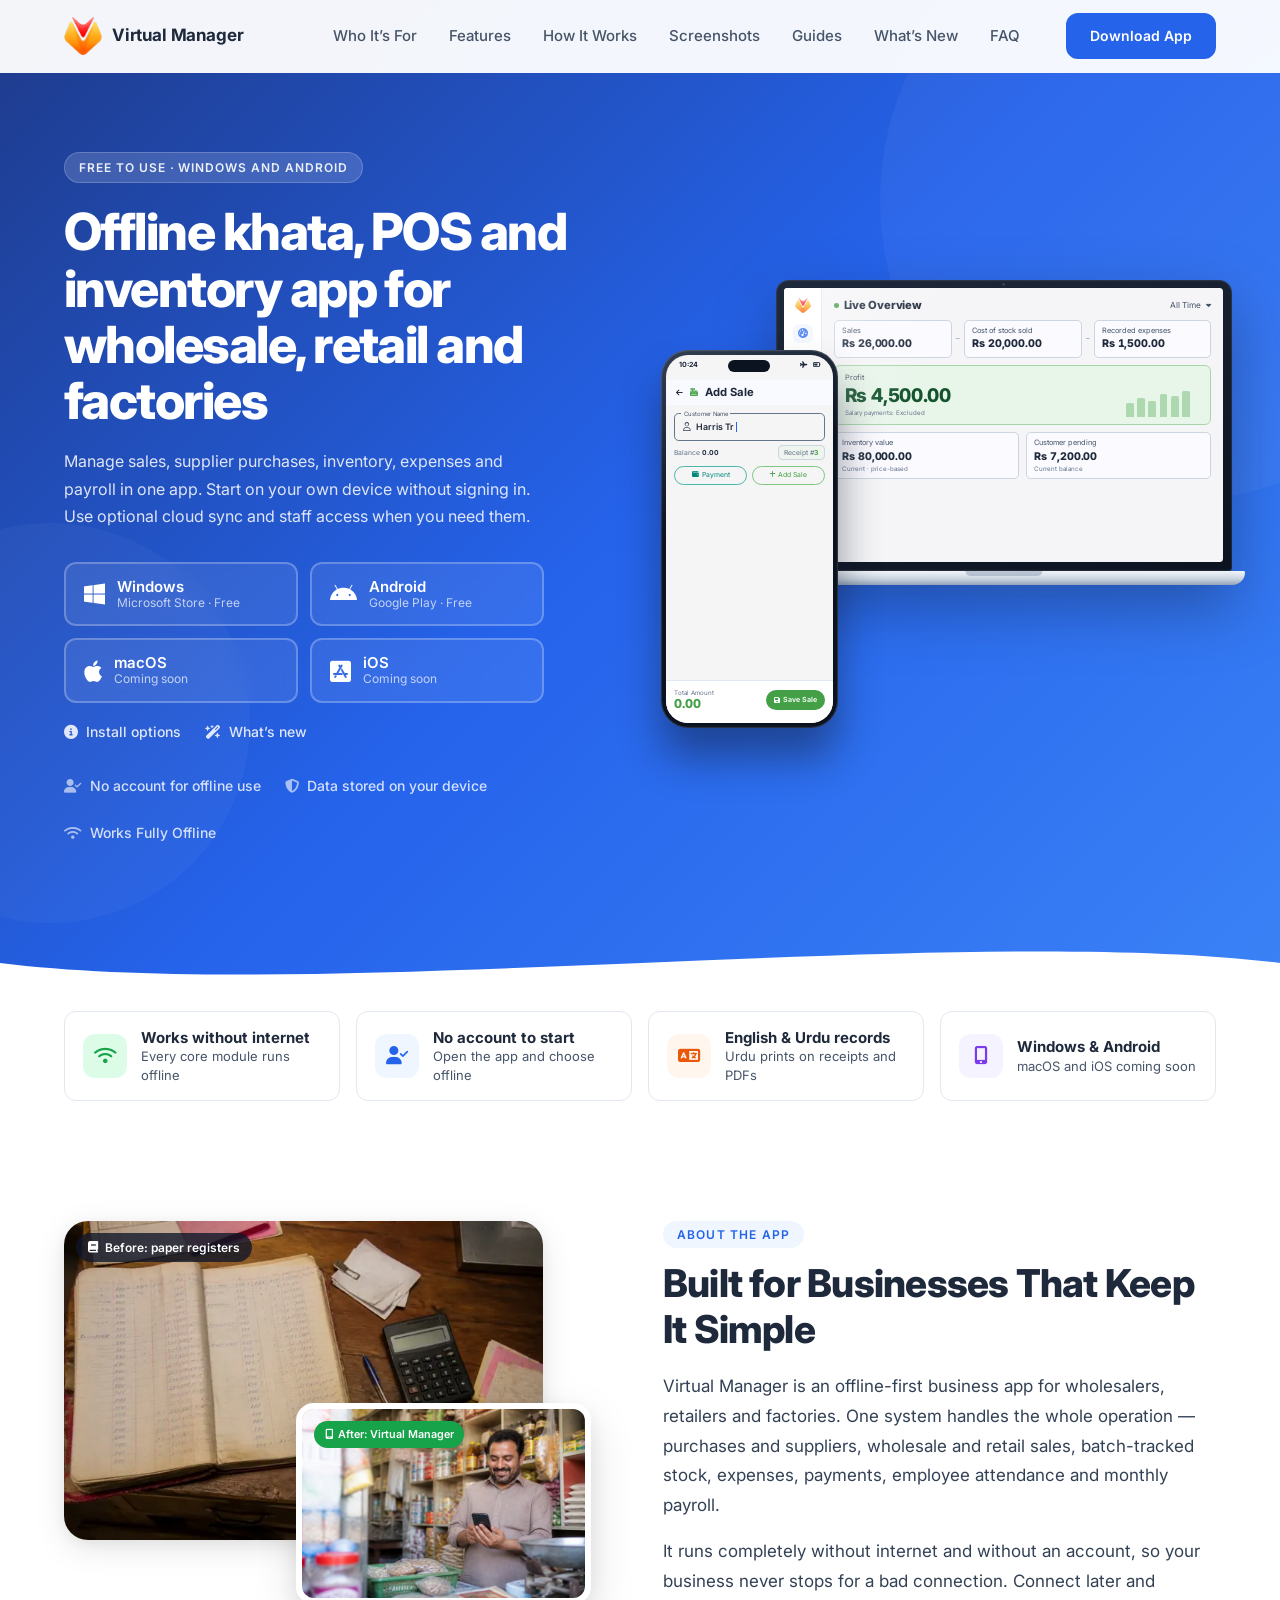
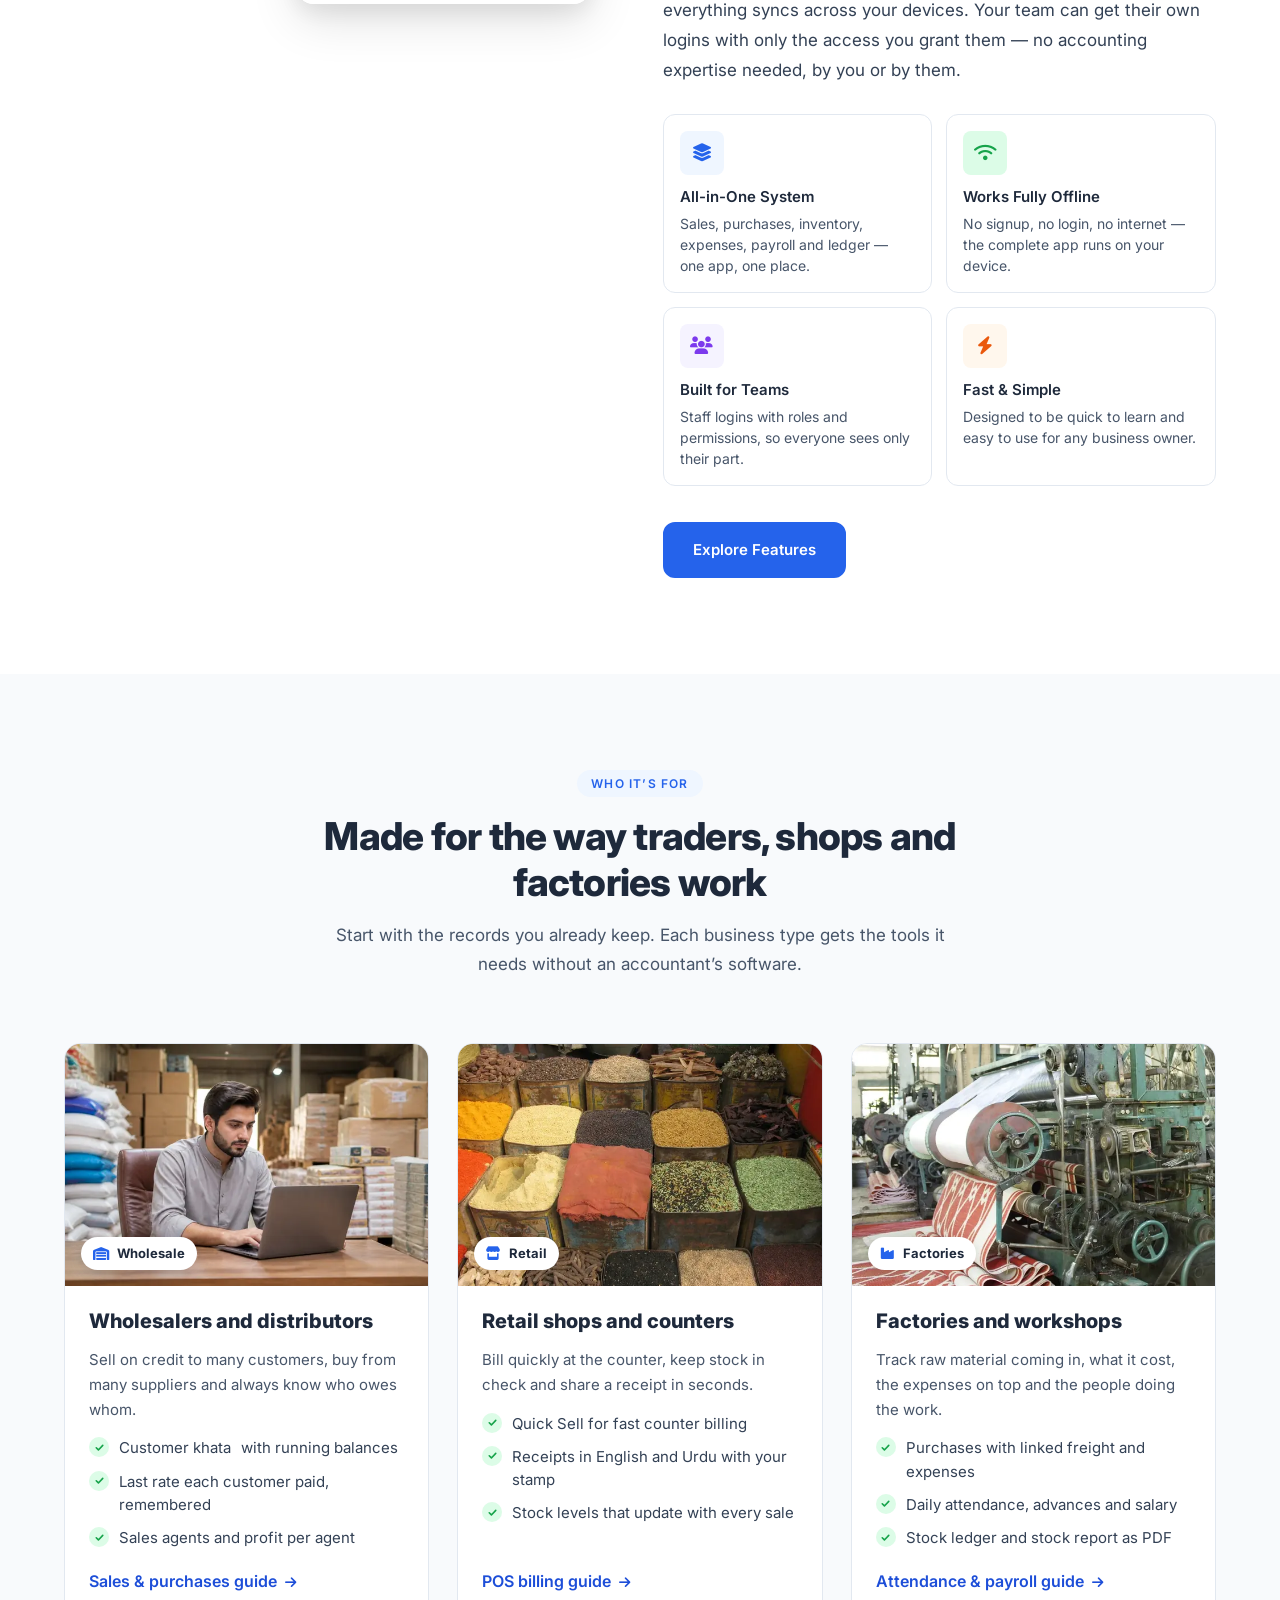
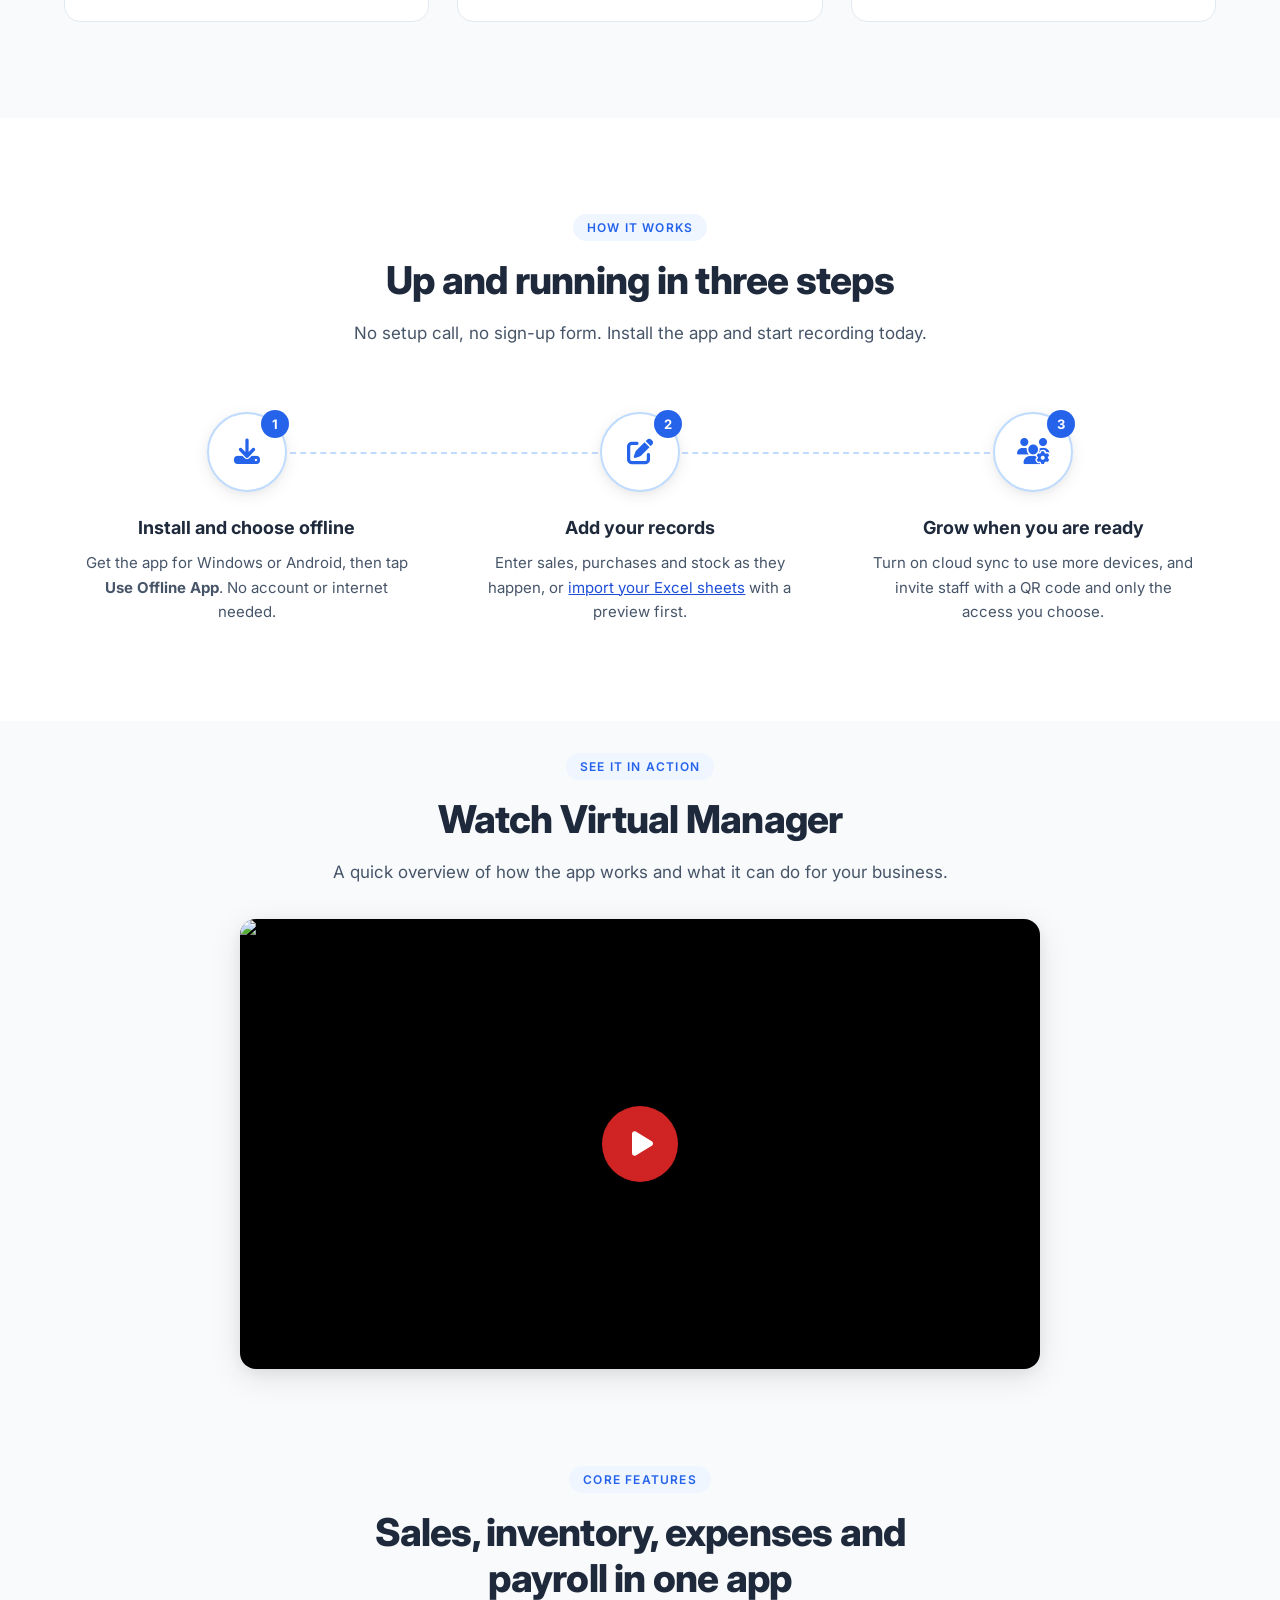
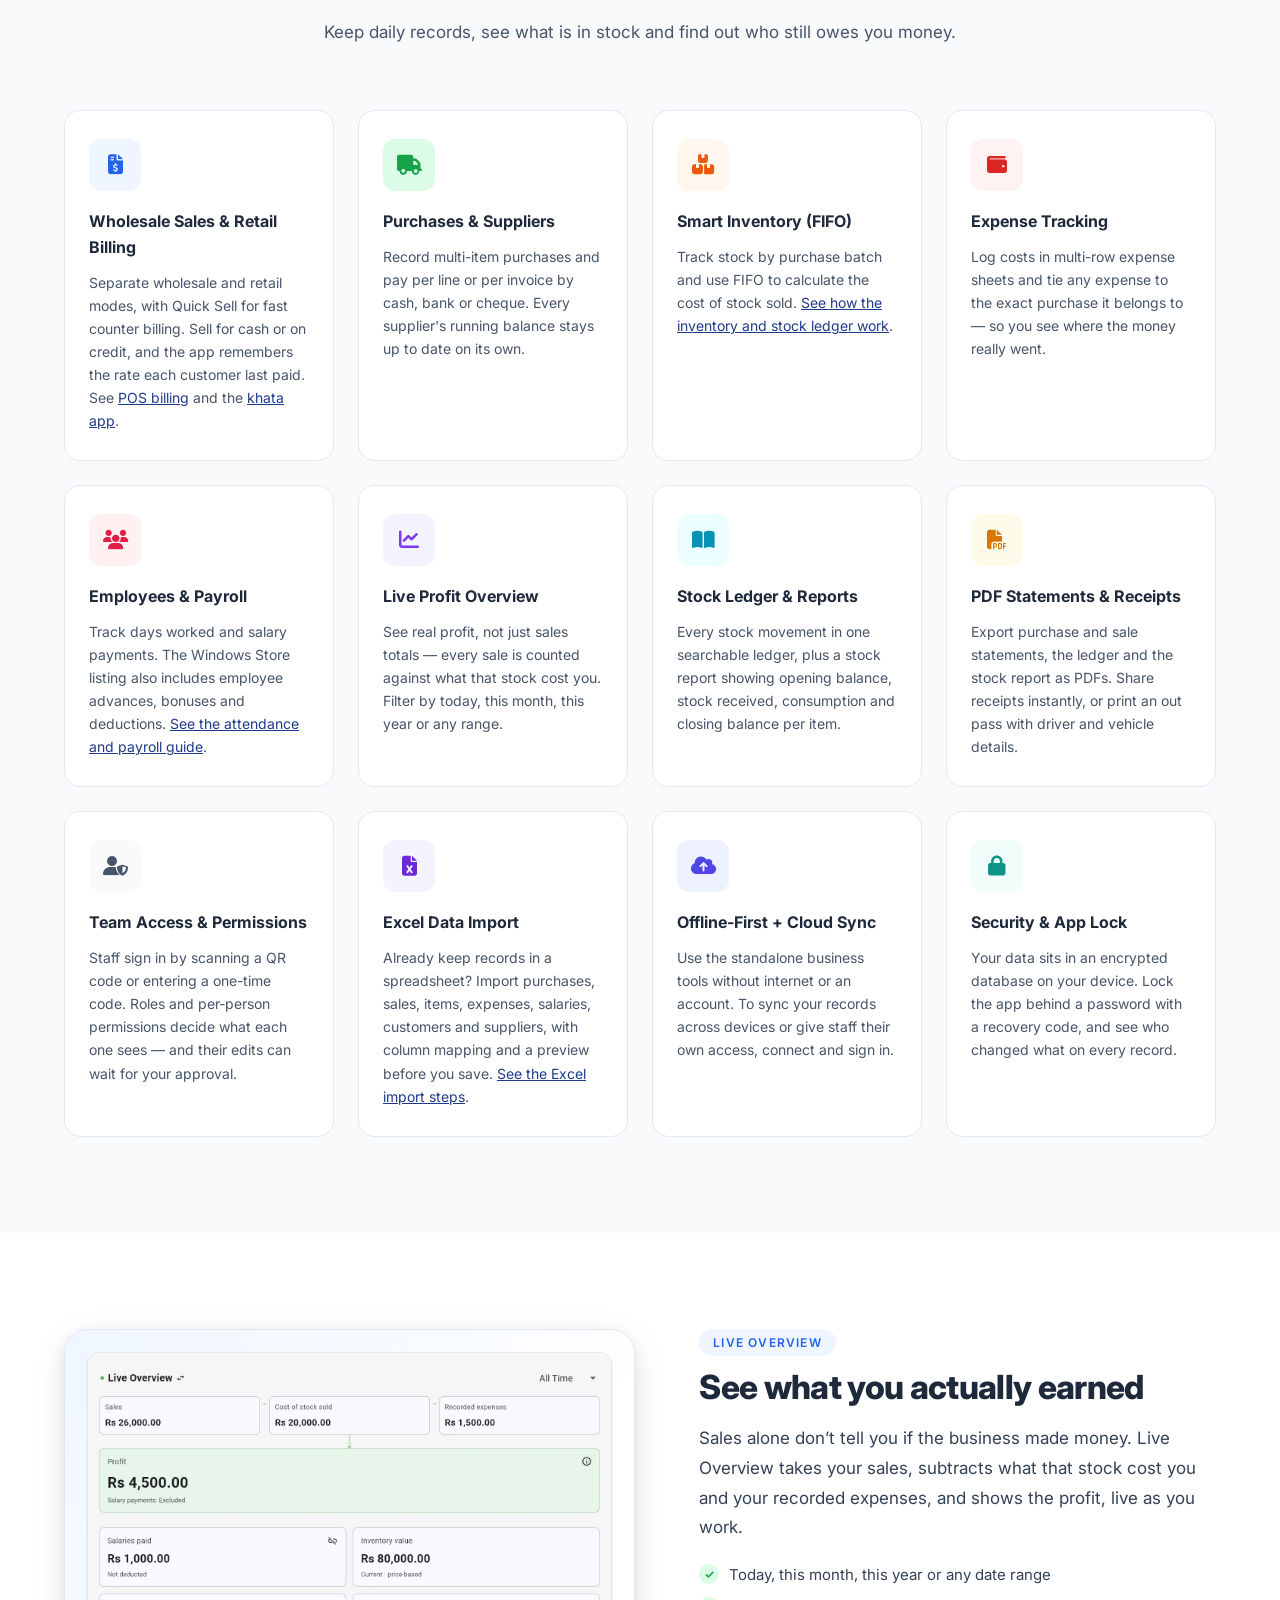
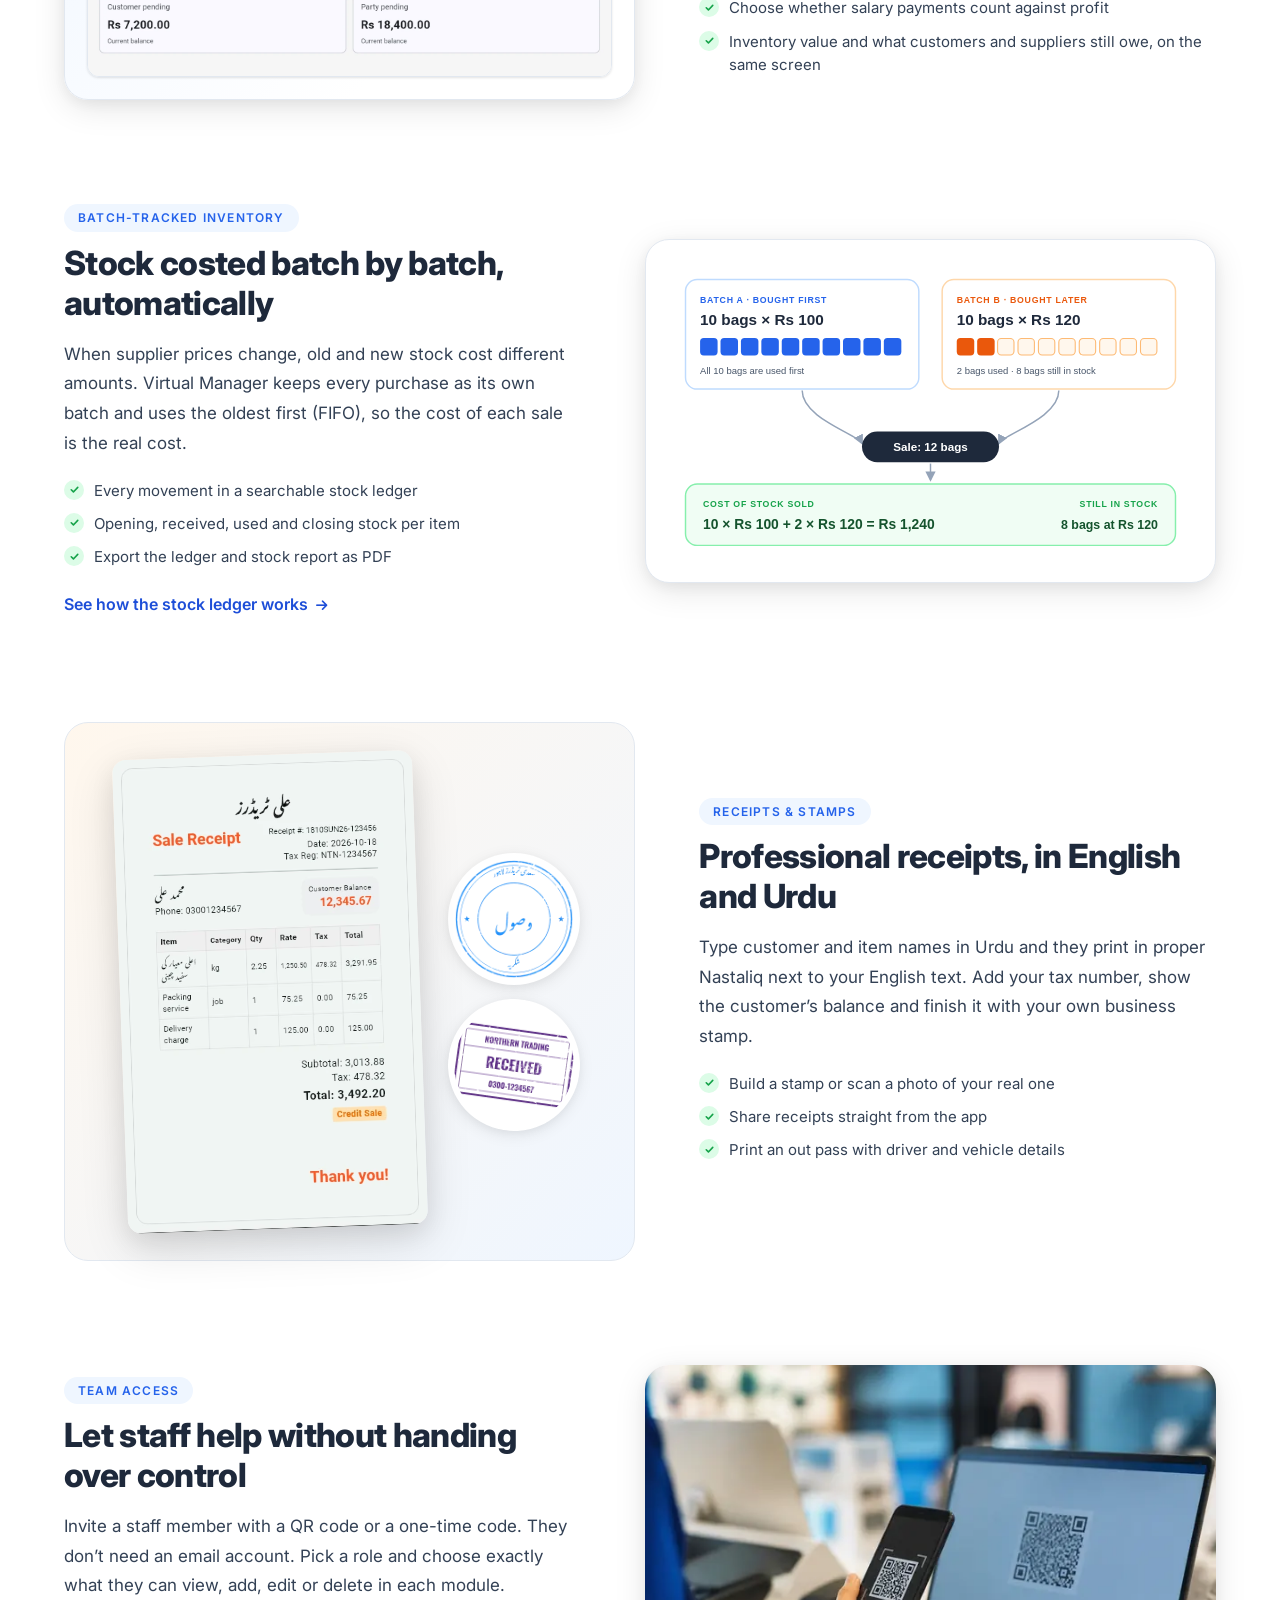
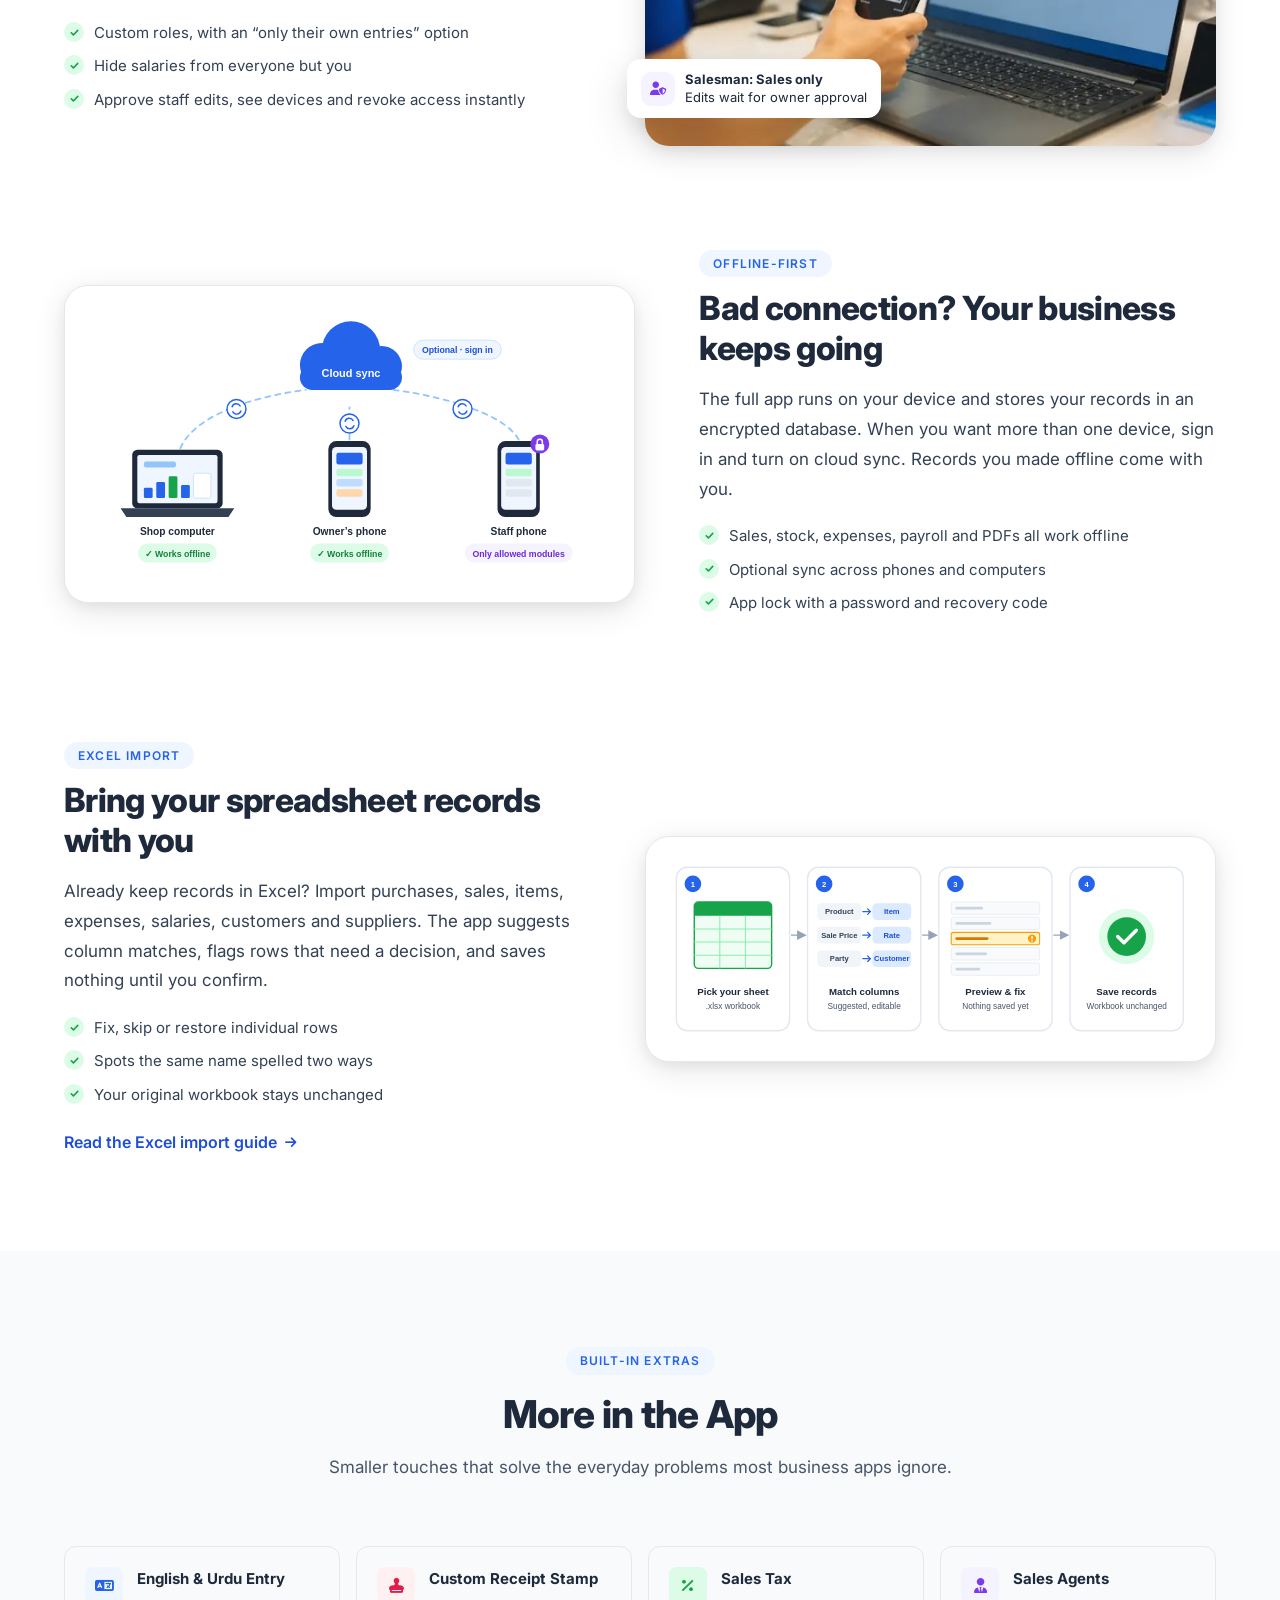
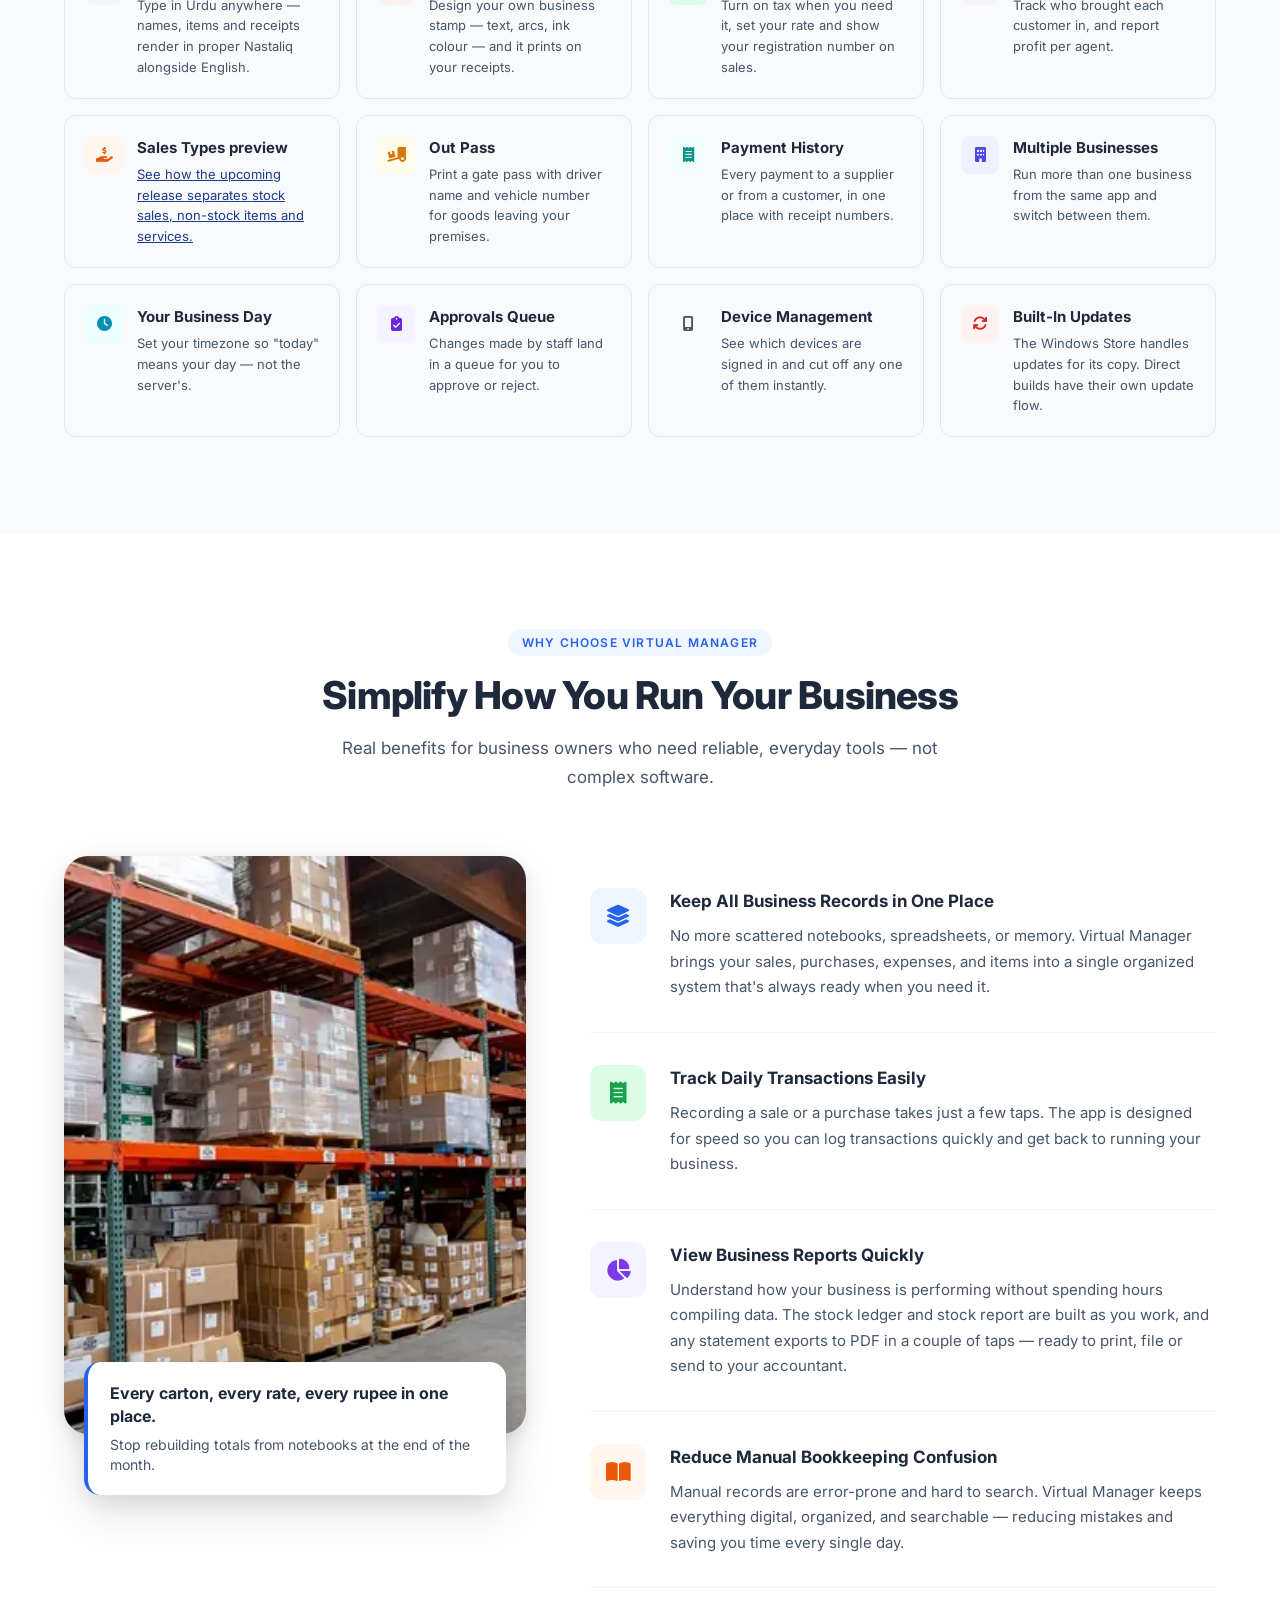
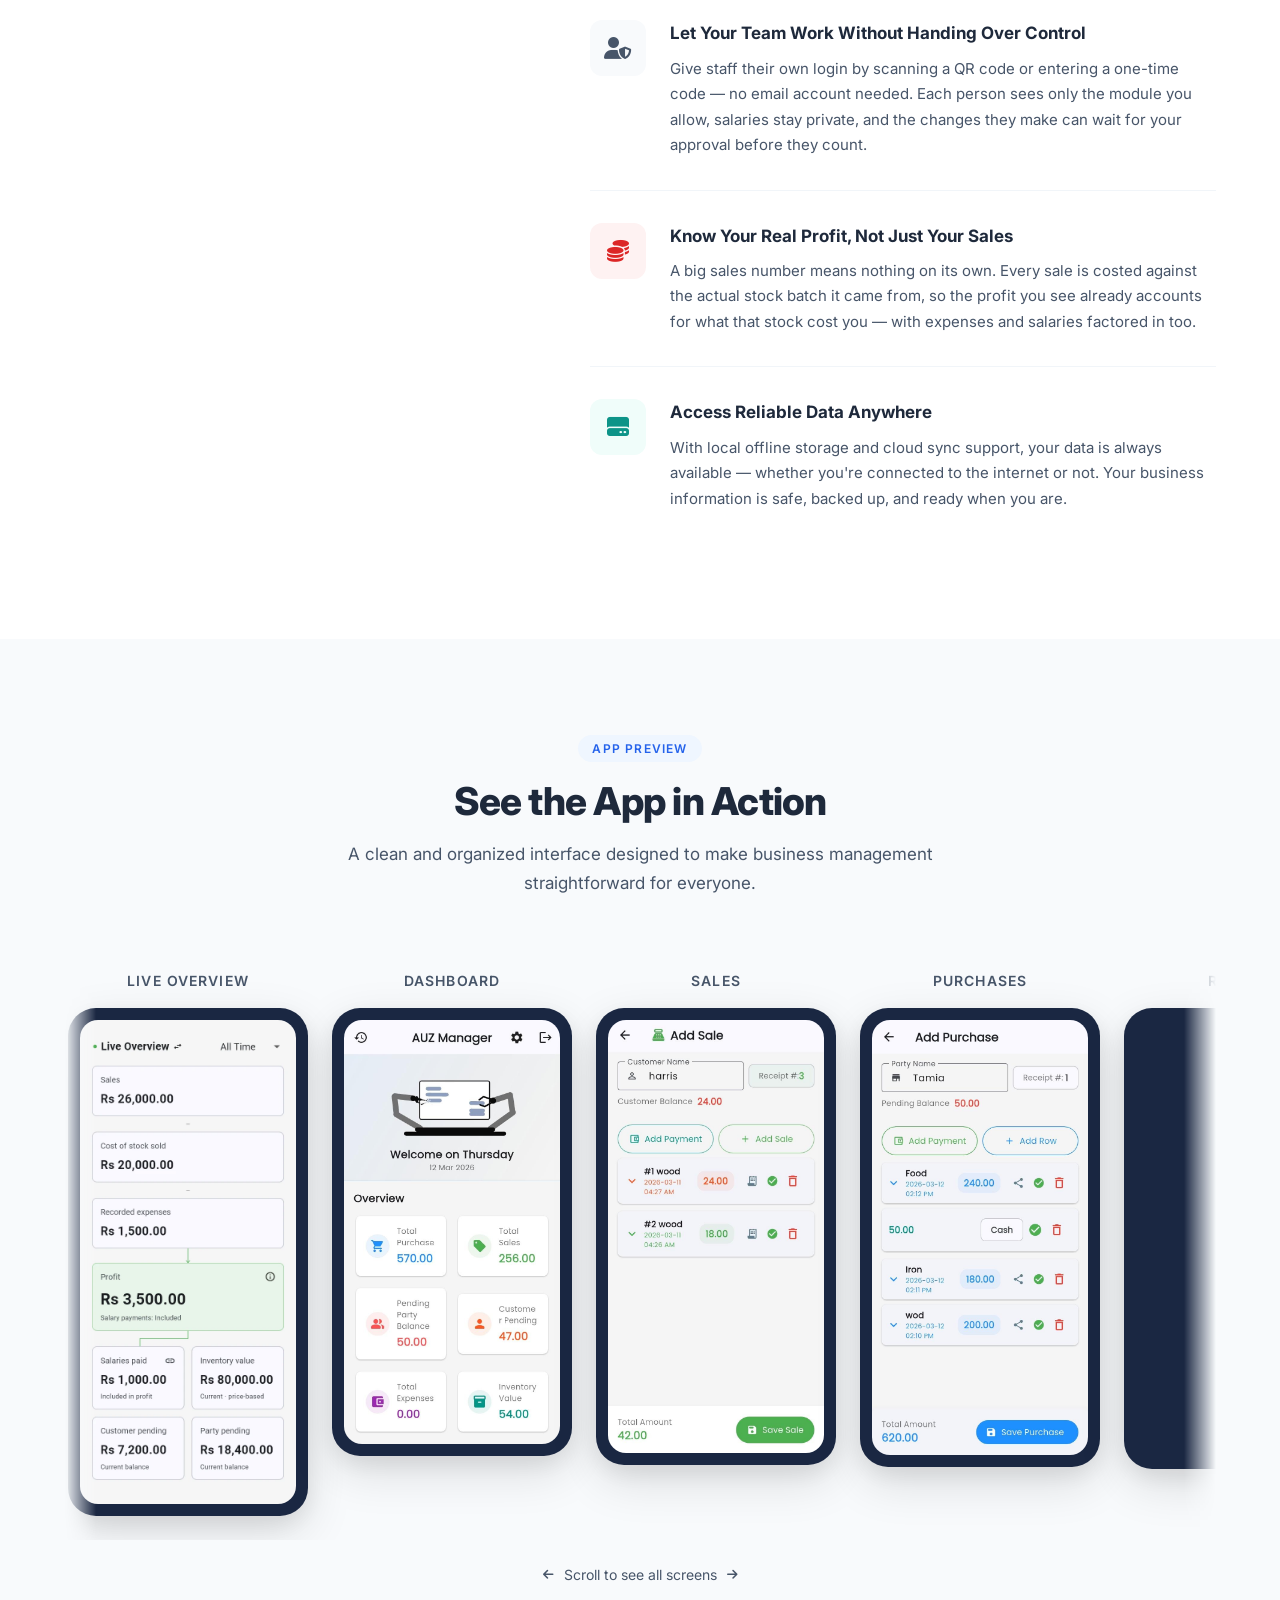
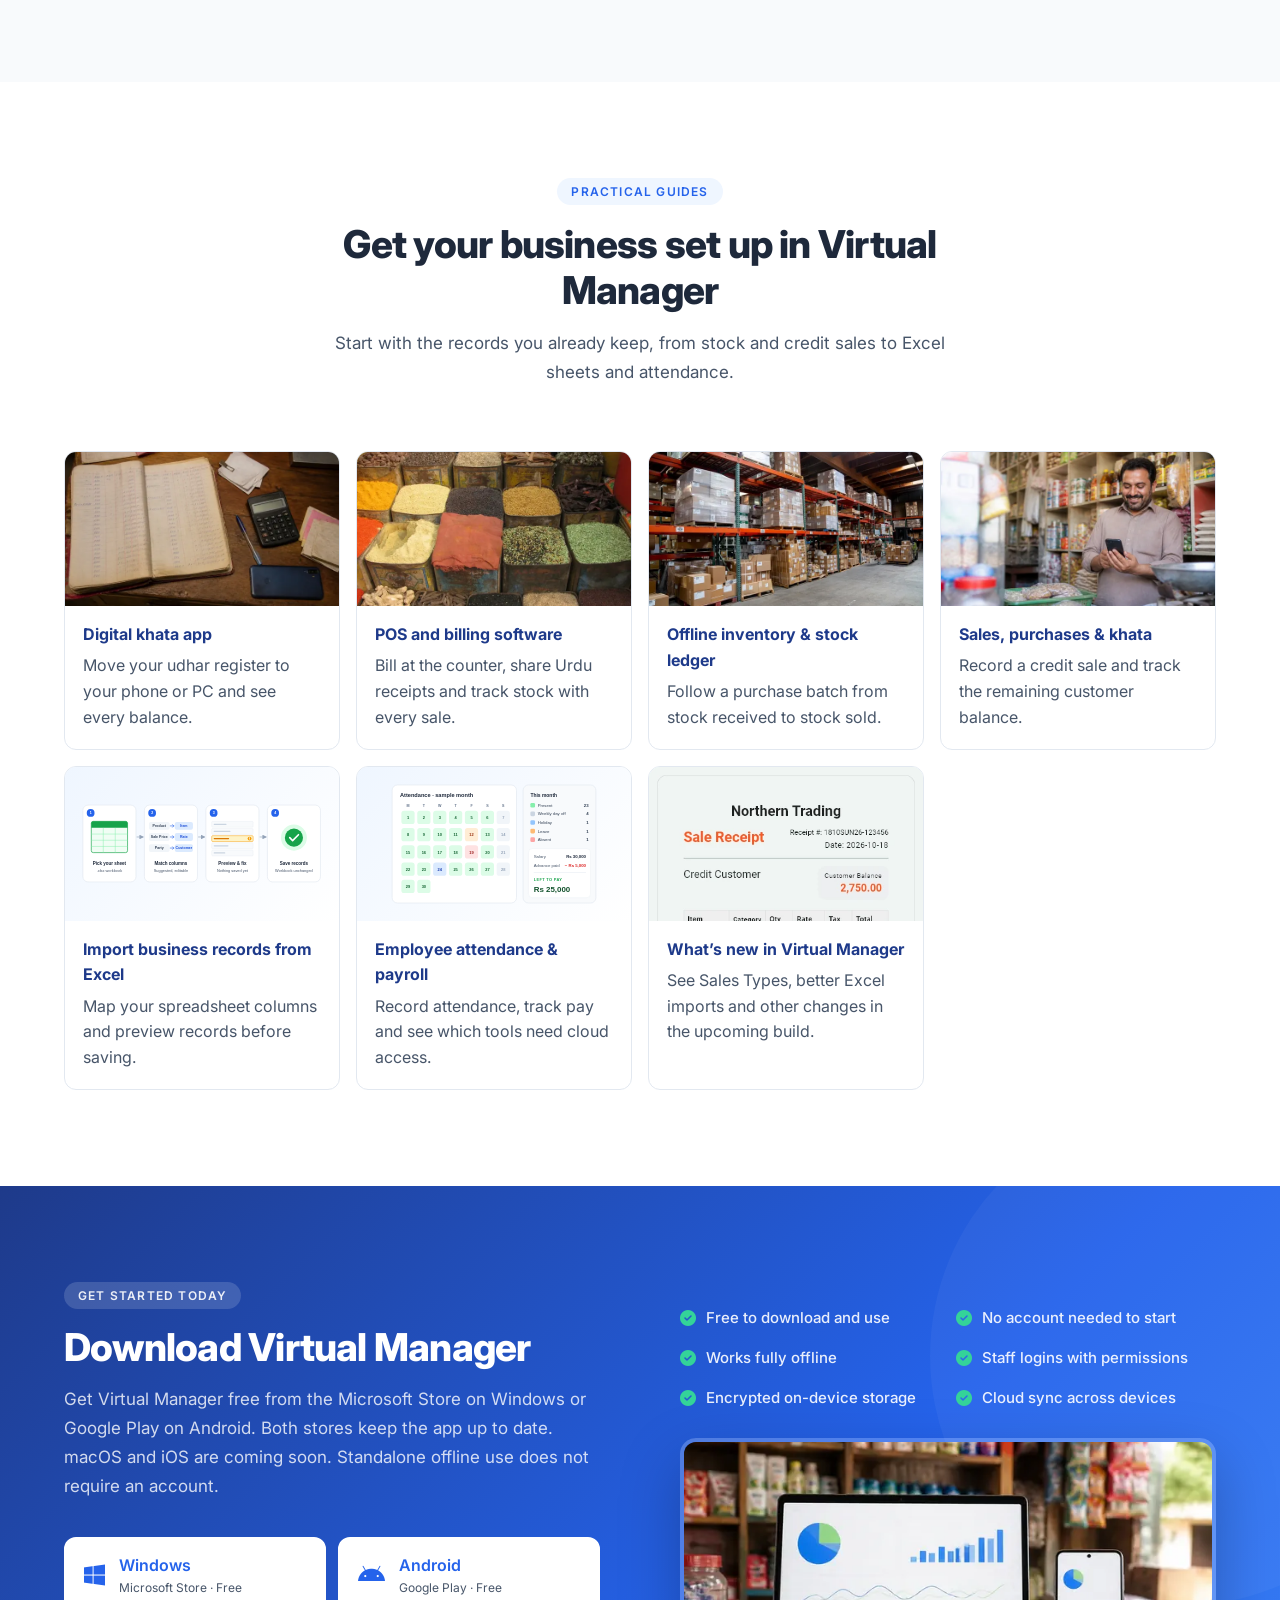
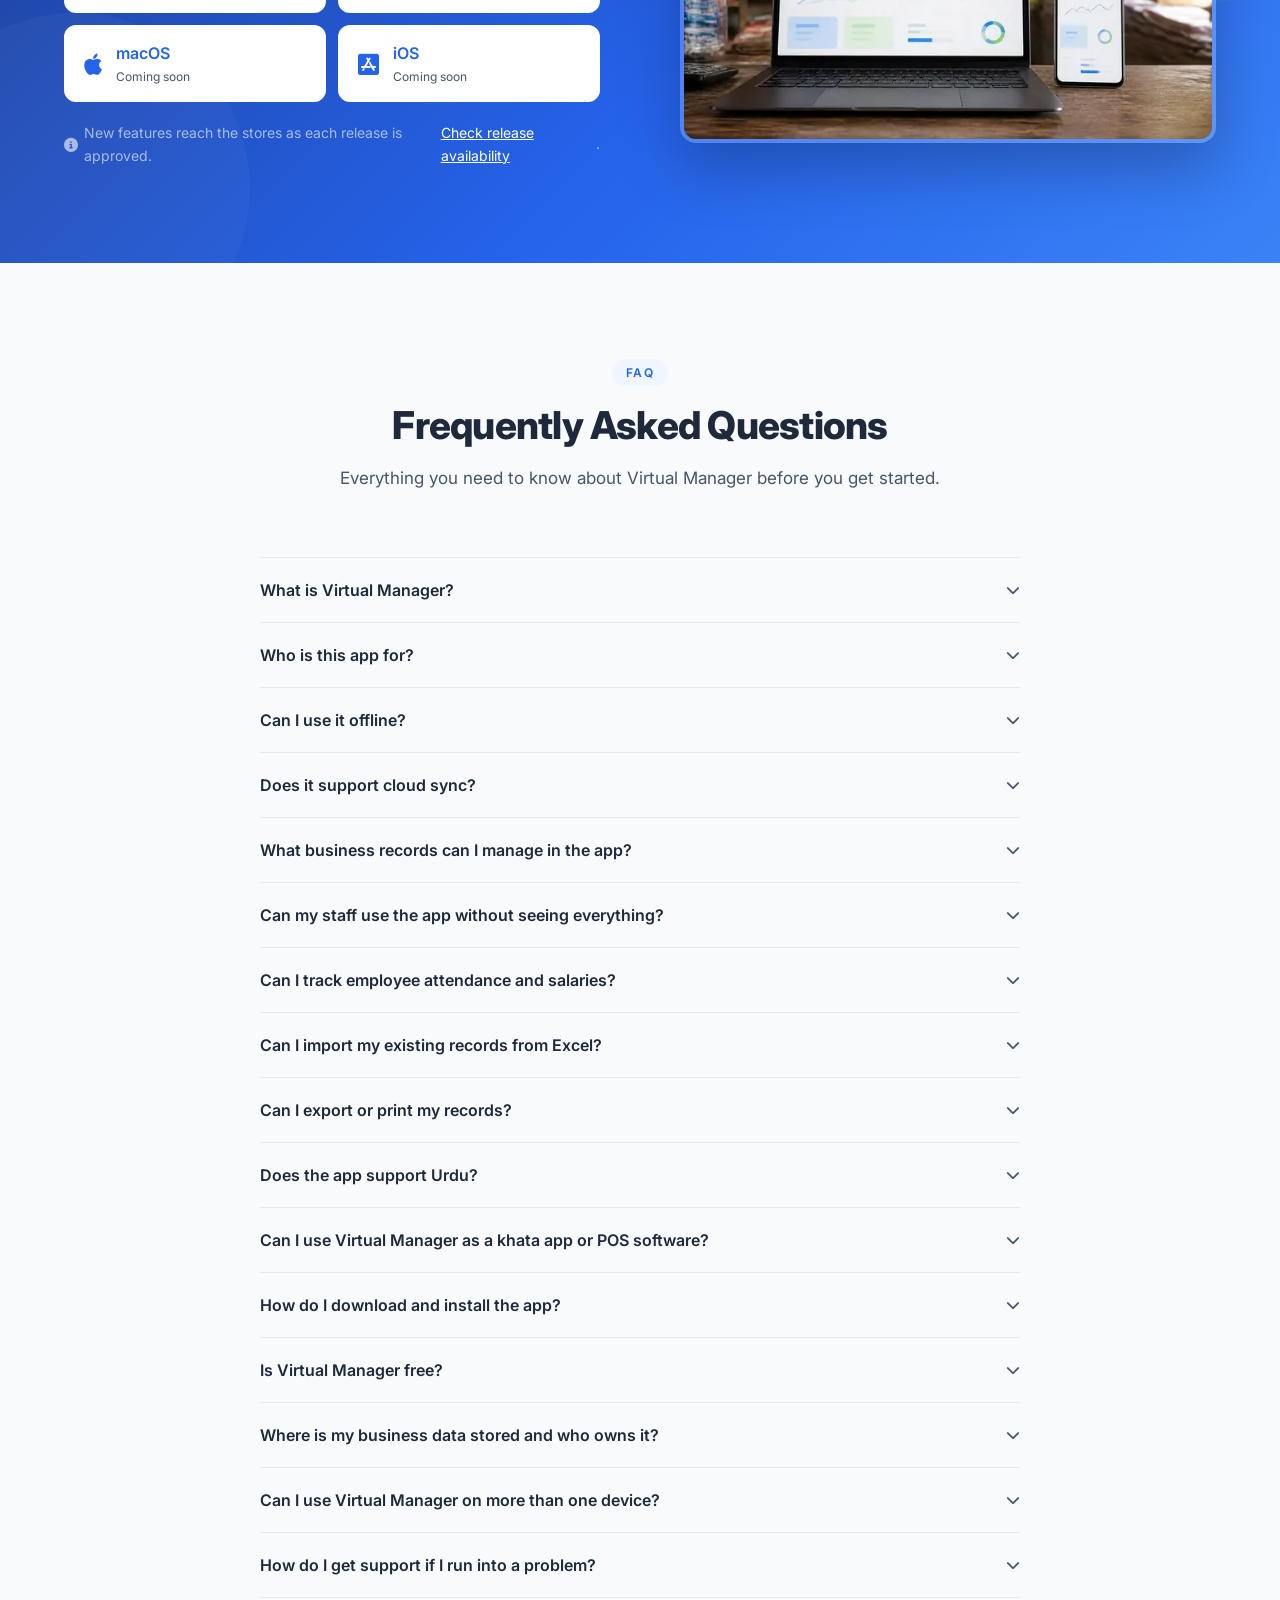
==== commit fa18ee63: "Add khata and POS landing pages, llms.txt, and SEO metadata updates New pages: khata-app.html and po" ====
--- a/index.html
+++ b/index.html
@@ -6,21 +6,21 @@
   <meta name="viewport" content="width=device-width, initial-scale=1.0" />
   <meta name="theme-color" content="#2563EB" />
 
-  <title>Offline Business Management Software | Virtual Manager</title>
-  <meta name="description" content="Manage sales, purchases, inventory and payroll offline. Virtual Manager serves wholesalers, retailers and factories on Windows and Android." />
+  <title>Free Offline Khata, POS &amp; Inventory App | Virtual Manager</title>
+  <meta name="description" content="Free khata, POS billing and inventory app for Windows and Android. Record sales, udhar, purchases, stock and payroll offline, in English or Urdu." />
   <link rel="canonical" href="https://virtualmanager.online/" />
   <meta property="og:type" content="website" />
   <meta property="og:site_name" content="Virtual Manager" />
   <meta property="og:url" content="https://virtualmanager.online/" />
-  <meta property="og:title" content="Offline Business Management Software | Virtual Manager" />
-  <meta property="og:description" content="Manage sales, purchases, inventory and payroll offline. Virtual Manager serves wholesalers, retailers and factories on Windows and Android." />
+  <meta property="og:title" content="Free Offline Khata, POS &amp; Inventory App | Virtual Manager" />
+  <meta property="og:description" content="Free khata, POS billing and inventory app for Windows and Android. Record sales, udhar, purchases, stock and payroll offline, in English or Urdu." />
   <meta property="og:image" content="https://virtualmanager.online/assets/og-image.jpg" />
   <meta property="og:image:width" content="1200" />
   <meta property="og:image:height" content="630" />
   <meta property="og:image:alt" content="Virtual Manager Live Overview showing sales, stock cost, expenses and profit" />
   <meta name="twitter:card" content="summary_large_image" />
-  <meta name="twitter:title" content="Offline Business Management Software | Virtual Manager" />
-  <meta name="twitter:description" content="Manage sales, purchases, inventory and payroll offline. Virtual Manager serves wholesalers, retailers and factories on Windows and Android." />
+  <meta name="twitter:title" content="Free Offline Khata, POS &amp; Inventory App | Virtual Manager" />
+  <meta name="twitter:description" content="Free khata, POS billing and inventory app for Windows and Android. Record sales, udhar, purchases, stock and payroll offline, in English or Urdu." />
   <meta name="twitter:image" content="https://virtualmanager.online/assets/og-image.jpg" />
 
   <!-- Google Fonts (only weights actually used) -->
@@ -47,11 +47,36 @@
   "@context": "https://schema.org",
   "@graph": [
     {
+      "@type": "Organization",
+      "@id": "https://virtualmanager.online/#organization",
+      "name": "Virtual Manager",
+      "url": "https://virtualmanager.online/",
+      "logo": {
+        "@type": "ImageObject",
+        "url": "https://virtualmanager.online/assets/icon-512.png",
+        "width": 512,
+        "height": 512
+      },
+      "email": "support@virtual-manager.app",
+      "contactPoint": {
+        "@type": "ContactPoint",
+        "contactType": "customer support",
+        "email": "support@virtual-manager.app"
+      },
+      "sameAs": [
+        "https://apps.microsoft.com/detail/9P398S93XZ42",
+        "https://play.google.com/store/apps/details?id=virtual_manager.app"
+      ]
+    },
+    {
       "@type": "WebSite",
       "@id": "https://virtualmanager.online/#website",
       "url": "https://virtualmanager.online/",
       "name": "Virtual Manager",
-      "inLanguage": "en"
+      "inLanguage": "en",
+      "publisher": {
+        "@id": "https://virtualmanager.online/#organization"
+      }
     },
     {
       "@type": "SoftwareApplication",
@@ -59,7 +84,7 @@
       "name": "Virtual Manager",
       "url": "https://virtualmanager.online/",
       "image": "https://virtualmanager.online/assets/og-image.jpg",
-      "description": "Manage sales, purchases, inventory and payroll offline. Virtual Manager serves wholesalers, retailers and factories on Windows and Android.",
+      "description": "Free khata, POS billing and inventory app for Windows and Android. Record sales, udhar, purchases, stock and payroll offline, in English or Urdu.",
       "screenshot": "https://virtualmanager.online/assets/img/live-overview-desktop.webp",
       "applicationCategory": "BusinessApplication",
       "operatingSystem": "Windows, Android",
@@ -75,12 +100,160 @@
         "url": "https://virtualmanager.online/#download"
       },
       "featureList": [
+        "Digital khata with customer and supplier balances",
+        "Quick Sell counter billing with English and Urdu receipts",
         "Offline sales, purchases and customer balances without an account",
         "Batch-tracked FIFO inventory and stock reports",
         "Employee attendance and payroll",
         "Excel workbook import",
         "PDF statements and receipts",
         "Optional cloud sync and staff permissions"
+      ],
+      "publisher": {
+        "@id": "https://virtualmanager.online/#organization"
+      },
+      "applicationSubCategory": "Point of sale, inventory and bookkeeping"
+    },
+    {
+      "@type": "FAQPage",
+      "@id": "https://virtualmanager.online/#faq",
+      "mainEntity": [
+        {
+          "@type": "Question",
+          "name": "What is Virtual Manager?",
+          "acceptedAnswer": {
+            "@type": "Answer",
+            "text": "Virtual Manager is an offline-first business app for wholesale businesses, retailers and factories. It handles sales, purchases, batch-tracked inventory, expenses, payments, employee attendance and payroll from one organized system, and shows you real profit after stock cost. Your team can get their own logins with limited access. It works with no internet and no account, and syncs to the cloud when you connect — without requiring any accounting expertise."
+          }
+        },
+        {
+          "@type": "Question",
+          "name": "Who is this app for?",
+          "acceptedAnswer": {
+            "@type": "Answer",
+            "text": "Wholesalers can track customer credit and supplier purchases. Retailers can record counter sales and stock. Factory teams can track supplier purchases, stock movements, expenses and employee pay. Each business can start with the records it already keeps in notebooks or spreadsheets."
+          }
+        },
+        {
+          "@type": "Question",
+          "name": "Can I use it offline?",
+          "acceptedAnswer": {
+            "@type": "Answer",
+            "text": "Yes — completely. The full app runs on your device with no signup, no login and no internet connection at all. Sales, purchases, expenses, inventory, attendance and payroll all work offline, and so do PDF exports and receipts. Cloud sync is optional and requires internet and sign-in. Without sync, your records stay on that device."
+          }
+        },
+        {
+          "@type": "Question",
+          "name": "Does it support cloud sync?",
+          "acceptedAnswer": {
+            "@type": "Answer",
+            "text": "Yes. Turn on cloud sync and sign in to sync your business records across supported devices. If you started with local records, you can bring them into a cloud workspace later."
+          }
+        },
+        {
+          "@type": "Question",
+          "name": "What business records can I manage in the app?",
+          "acceptedAnswer": {
+            "@type": "Answer",
+            "text": "Virtual Manager covers six modules: Purchases (suppliers, purchase entries and payments), Sales (wholesale and retail customers, sales and customer payments), Inventory (items, stock batches and adjustments), Expenses, Employees (attendance, monthly salary and payments) and the Ledger (every stock movement plus a stock report). On top of that you get payment history across all parties, PDF statements, and a live overview of profit for any date range. Everything sits in one system so you always have a clear view of your business."
+          }
+        },
+        {
+          "@type": "Question",
+          "name": "Can my staff use the app without seeing everything?",
+          "acceptedAnswer": {
+            "@type": "Answer",
+            "text": "Yes. You can create access for a staff member and hand it to them as a QR code to scan or a one-time code to type — they don't need an email account of their own. Each person gets a role, and you can grant or deny individual permissions on top of it, so a salesman sees only sales and a storekeeper only inventory. Salary figures can be hidden from everyone but you. You can also require that edits and deletions made by staff come to you for approval before they take effect, and revoke anyone's access at any time."
+          }
+        },
+        {
+          "@type": "Question",
+          "name": "Can I track employee attendance and salaries?",
+          "acceptedAnswer": {
+            "@type": "Answer",
+            "text": "Yes. Add employees, record attendance and track what you have paid. The Store listing also includes advances, bonuses and deductions. Check the attendance and payroll guide for a daily workflow and version notes."
+          }
+        },
+        {
+          "@type": "Question",
+          "name": "Can I import my existing records from Excel?",
+          "acceptedAnswer": {
+            "@type": "Answer",
+            "text": "Yes. The built-in data importer reads an Excel (.xlsx) workbook and brings in purchases, sales, items, expenses, salaries, customers or suppliers. Pick the sheet and header row, and the app maps your columns for you — you can correct any it gets wrong. It also spots the same person or item spelled differently and offers to merge them. Nothing is saved until you check the preview and confirm."
+          }
+        },
+        {
+          "@type": "Question",
+          "name": "Can I export or print my records?",
+          "acceptedAnswer": {
+            "@type": "Answer",
+            "text": "Yes. You can export a purchase statement, a sale statement, the stock ledger or the stock report as a PDF — for all records, a single month, or any date range you choose — and preview it before you save, print or share it. Individual receipts can be shared straight from the app, and you can print an out pass with the driver's name and vehicle number for goods leaving your premises."
+          }
+        },
+        {
+          "@type": "Question",
+          "name": "Does the app support Urdu?",
+          "acceptedAnswer": {
+            "@type": "Answer",
+            "text": "You can type Urdu anywhere in the app — customer names, item names, notes — and it displays in proper Nastaliq script while your English text keeps its own font. Urdu also renders correctly on printed receipts and PDF exports. You can choose between Jameel Noori Nastaleeq and Noto Nastaliq Urdu in settings. Note that the app's own menus and buttons are in English; it's your data that can be in Urdu."
+          }
+        },
+        {
+          "@type": "Question",
+          "name": "Can I use Virtual Manager as a khata app or POS software?",
+          "acceptedAnswer": {
+            "@type": "Answer",
+            "text": "Yes. Credit sales and payments build a customer khata with running balances, and retail mode has Quick Sell for fast counter billing with receipts in English and Urdu. Read the khata app guide or the POS software guide to see how each works."
+          }
+        },
+        {
+          "@type": "Question",
+          "name": "How do I download and install the app?",
+          "acceptedAnswer": {
+            "@type": "Answer",
+            "text": "On Windows, install it from the Microsoft Store. On Android, install it from Google Play. After installation, choose Use Offline App to start without signing in."
+          }
+        },
+        {
+          "@type": "Question",
+          "name": "Is Virtual Manager free?",
+          "acceptedAnswer": {
+            "@type": "Answer",
+            "text": "Yes. Virtual Manager is free to download and use. The core features — sales, purchases, inventory, expenses, employees and payroll, the stock ledger, PDF exports and offline access — are available at no cost and with no subscription required."
+          }
+        },
+        {
+          "@type": "Question",
+          "name": "Where is my business data stored and who owns it?",
+          "acceptedAnswer": {
+            "@type": "Answer",
+            "text": "Standalone records are stored on your device. Cloud storage applies if you enable cloud sync. Read the privacy policy for details about storage and account data."
+          }
+        },
+        {
+          "@type": "Question",
+          "name": "Can I use Virtual Manager on more than one device?",
+          "acceptedAnswer": {
+            "@type": "Answer",
+            "text": "Yes. Sign in with the same account on each device and your sales, purchases, inventory and payroll stay in sync between your phone, your laptop and your shop computer. One detail worth knowing: staff accounts are limited to one device at a time for entering data. If a staff member signs in somewhere new, their old device switches to view-only and anything it had not yet synced is kept safe rather than discarded. As the owner you are not restricted this way."
+          }
+        },
+        {
+          "@type": "Question",
+          "name": "How do I get support if I run into a problem?",
+          "acceptedAnswer": {
+            "@type": "Answer",
+            "text": "Email us at support@virtual-manager.app with a short description of the issue and, if possible, a screenshot with private business details removed."
+          }
+        },
+        {
+          "@type": "Question",
+          "name": "Which platforms can I install today?",
+          "acceptedAnswer": {
+            "@type": "Answer",
+            "text": "Windows (Microsoft Store) and Android (Google Play) are available now. macOS and iOS are coming soon; their download links will be added when available."
+          }
+        }
       ]
     }
   ]
@@ -95,7 +268,7 @@
   <!-- ===== NAVBAR ===== -->
   <header class="navbar" id="navbar">
     <div class="container navbar__inner">
-      <a href="#" class="navbar__brand">
+      <a href="/" class="navbar__brand">
         <div class="navbar__logo navbar__logo--img" aria-hidden="true">
           <img src="assets/logo-96.png" alt="" width="38" height="38" />
         </div>
@@ -129,7 +302,7 @@
       <div class="container hero__inner hero__inner--scene">
         <div class="hero__intro">
           <span class="hero__badge">Free to use · Windows and Android</span>
-          <h1 class="hero__headline">Offline business management for wholesale, retail and factories</h1>
+          <h1 class="hero__headline">Offline khata, POS and inventory app for wholesale, retail and factories</h1>
           <p class="hero__subtext">
             Manage sales, supplier purchases, inventory, expenses and payroll in one app. Start on your own device
             without signing in. Use optional cloud sync and staff access when you need them.
@@ -475,7 +648,7 @@
               <h3>Wholesalers and distributors</h3>
               <p>Sell on credit to many customers, buy from many suppliers and always know who owes whom.</p>
               <ul class="check-list">
-                <li>Customer khata with running balances</li>
+                <li><a href="/khata-app.html">Customer khata</a> with running balances</li>
                 <li>Last rate each customer paid, remembered</li>
                 <li>Sales agents and profit per agent</li>
               </ul>
@@ -498,7 +671,7 @@
                 <li>Receipts in English and Urdu with your stamp</li>
                 <li>Stock levels that update with every sale</li>
               </ul>
-              <a class="text-link" href="/offline-inventory-software.html">Inventory guide <i class="fa-solid fa-arrow-right" aria-hidden="true"></i></a>
+              <a class="text-link" href="/pos-software-pakistan.html">POS billing guide <i class="fa-solid fa-arrow-right" aria-hidden="true"></i></a>
             </div>
           </article>
 
@@ -592,7 +765,8 @@
             </div>
             <h3 class="feature-card__title">Wholesale Sales &amp; Retail Billing</h3>
             <p class="feature-card__desc">Separate wholesale and retail modes, with Quick Sell for fast counter billing.
-              Sell for cash or on credit, and the app remembers the rate each customer last paid.</p>
+              Sell for cash or on credit, and the app remembers the rate each customer last paid.
+              See <a href="/pos-software-pakistan.html">POS billing</a> and the <a href="/khata-app.html">khata app</a>.</p>
           </div>
 
           <div class="feature-card">
@@ -1149,7 +1323,9 @@
           <h2 class="section-title">Get your business set up in Virtual Manager</h2>
           <p class="section-subtitle">Start with the records you already keep, from stock and credit sales to Excel sheets and attendance.</p>
         </div>
-        <div class="guide-links">
+        <div class="guide-links" style="grid-template-columns: repeat(auto-fit, minmax(min(100%, 240px), 1fr));">
+          <a href="/khata-app.html"><img class="guide-links__thumb" src="assets/img/paper-khata-640.webp" width="640" height="427" loading="lazy" decoding="async" alt="" /><strong>Digital khata app</strong><span>Move your udhar register to your phone or PC and see every balance.</span></a>
+          <a href="/pos-software-pakistan.html"><img class="guide-links__thumb" src="assets/img/retail-bazaar-640.webp" width="640" height="426" loading="lazy" decoding="async" alt="" /><strong>POS and billing software</strong><span>Bill at the counter, share Urdu receipts and track stock with every sale.</span></a>
           <a href="/offline-inventory-software.html"><img class="guide-links__thumb" src="assets/img/wholesale-warehouse-640.webp" width="640" height="360" loading="lazy" decoding="async" alt="" /><strong>Offline inventory &amp; stock ledger</strong><span>Follow a purchase batch from stock received to stock sold.</span></a>
           <a href="/sales-purchase-record-app.html"><img class="guide-links__thumb" src="assets/img/shopkeeper-phone-640.webp" width="640" height="427" loading="lazy" decoding="async" alt="" /><strong>Sales, purchases &amp; khata</strong><span>Record a credit sale and track the remaining customer balance.</span></a>
           <a href="/excel-data-import.html"><img class="guide-links__thumb guide-links__thumb--contain" src="assets/graphics/excel-import-flow.svg" width="760" height="260" loading="lazy" decoding="async" alt="" /><strong>Import business records from Excel</strong><span>Map your spreadsheet columns and preview records before saving.</span></a>
@@ -1377,6 +1553,17 @@
           </div>
 
           <div class="faq-item">
+            <button class="faq-item__question" aria-expanded="false" aria-controls="faq-a-17" id="faq-q-17">
+              <span>Can I use Virtual Manager as a khata app or POS software?</span>
+              <i class="fa-solid fa-chevron-down faq-item__icon" aria-hidden="true"></i>
+            </button>
+            <div class="faq-item__answer" id="faq-a-17" role="region" aria-labelledby="faq-q-17">
+              <p>Yes. Credit sales and payments build a customer khata with running balances, and retail mode has Quick Sell
+                for fast counter billing with receipts in English and Urdu. Read the <a href="/khata-app.html">khata app guide</a>
+                or the <a href="/pos-software-pakistan.html">POS software guide</a> to see how each works.</p>
+            </div>
+          </div>
+          <div class="faq-item">
             <button class="faq-item__question" aria-expanded="false" aria-controls="faq-a-6" id="faq-q-6">
               <span>How do I download and install the app?</span>
               <i class="fa-solid fa-chevron-down faq-item__icon" aria-hidden="true"></i>
@@ -1479,6 +1666,8 @@
         <h4 class="footer__heading">Support</h4>
         <ul>
           <li><a href="#guides">Business guides</a></li>
+          <li><a href="/khata-app.html">Khata app</a></li>
+          <li><a href="/pos-software-pakistan.html">POS software</a></li>
           <li><a href="/whats-new.html">What’s new</a></li>
           <li><a href="#download">Download App</a></li>
           <li><a href="mailto:support@virtual-manager.app">Contact Support</a></li>
